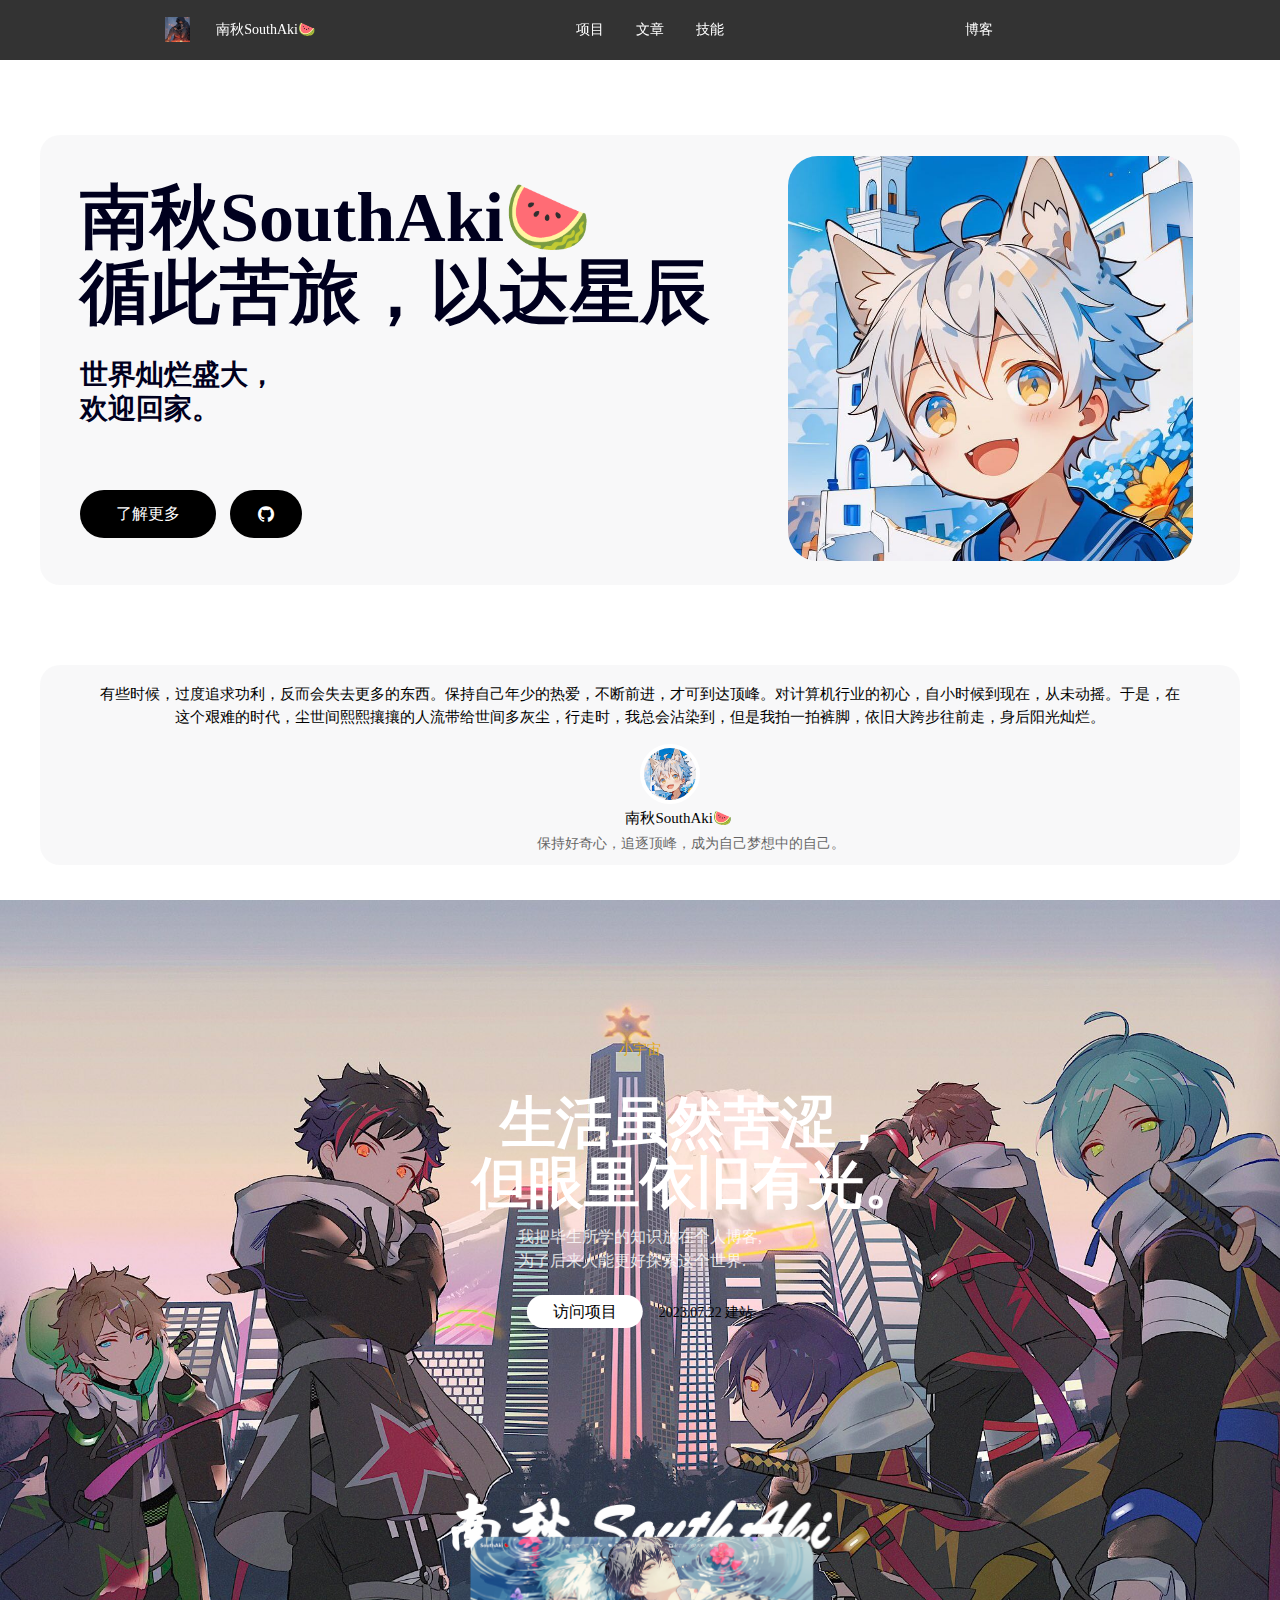
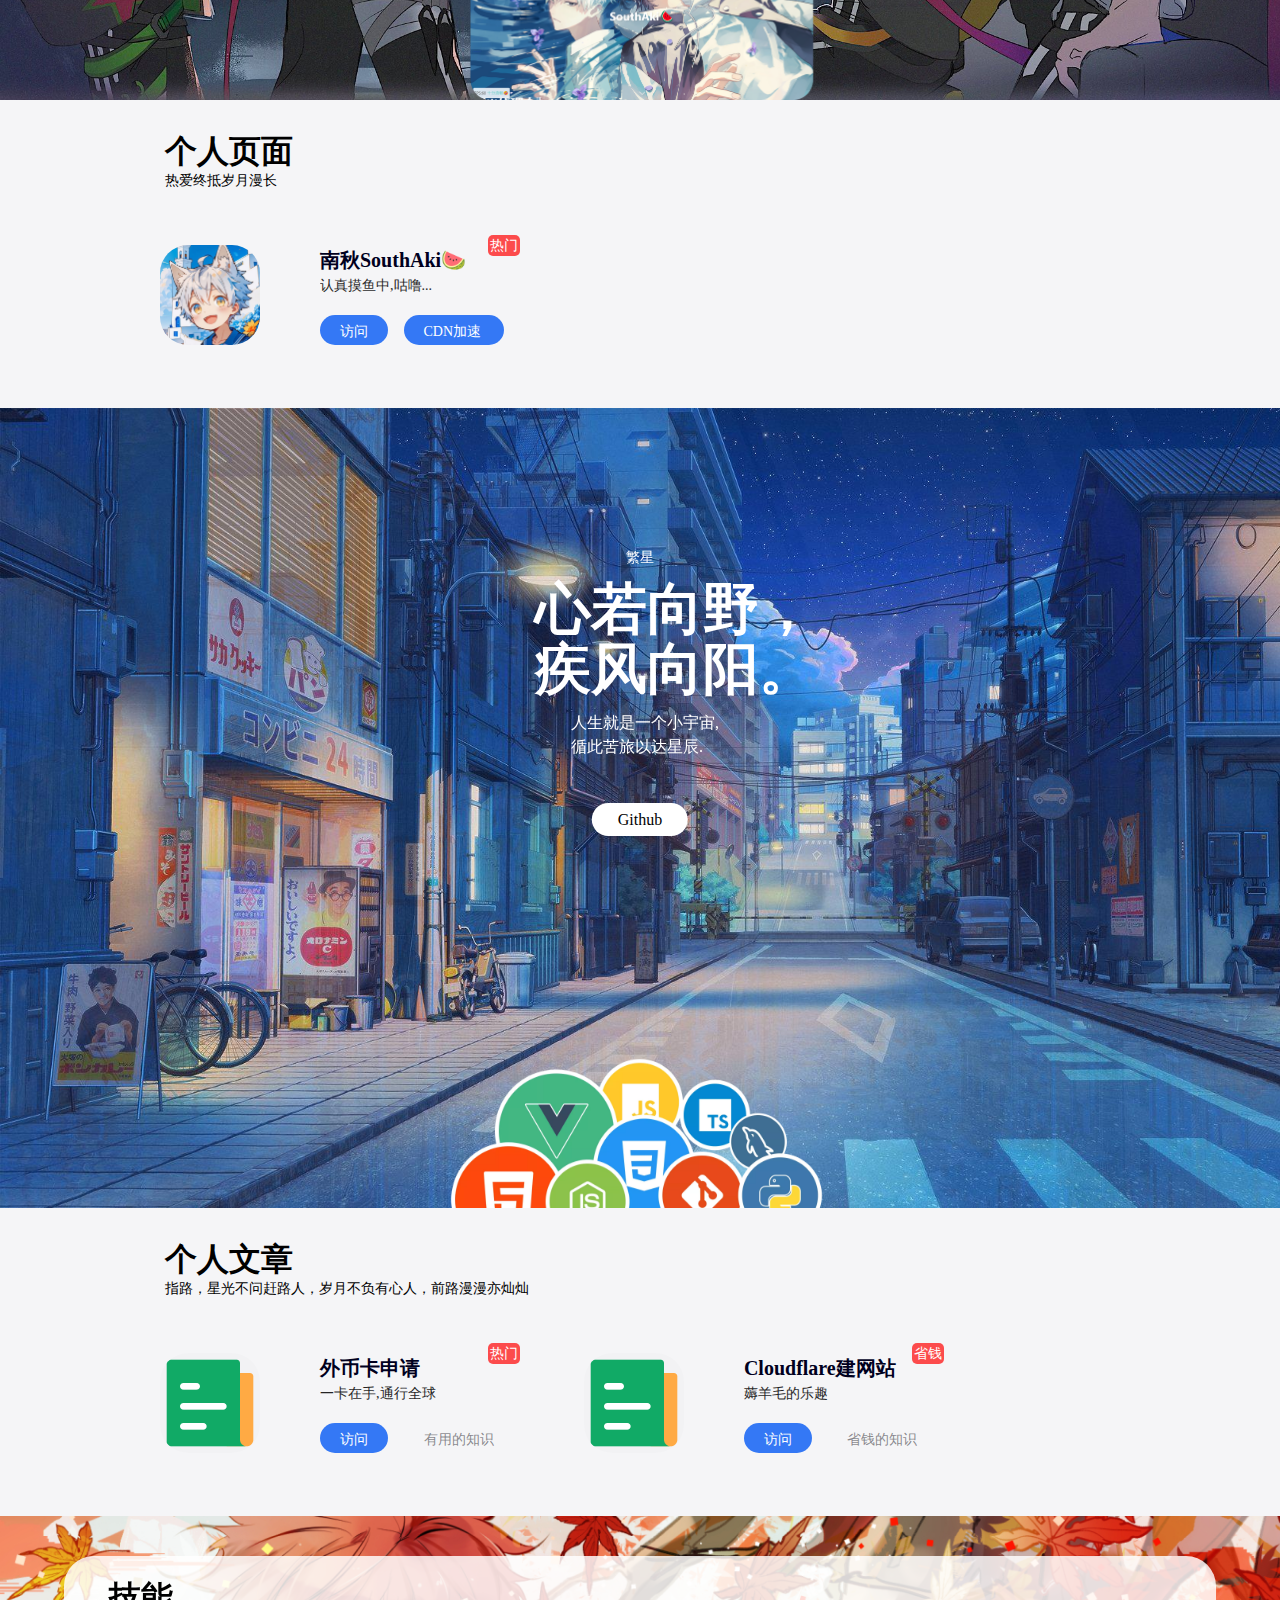
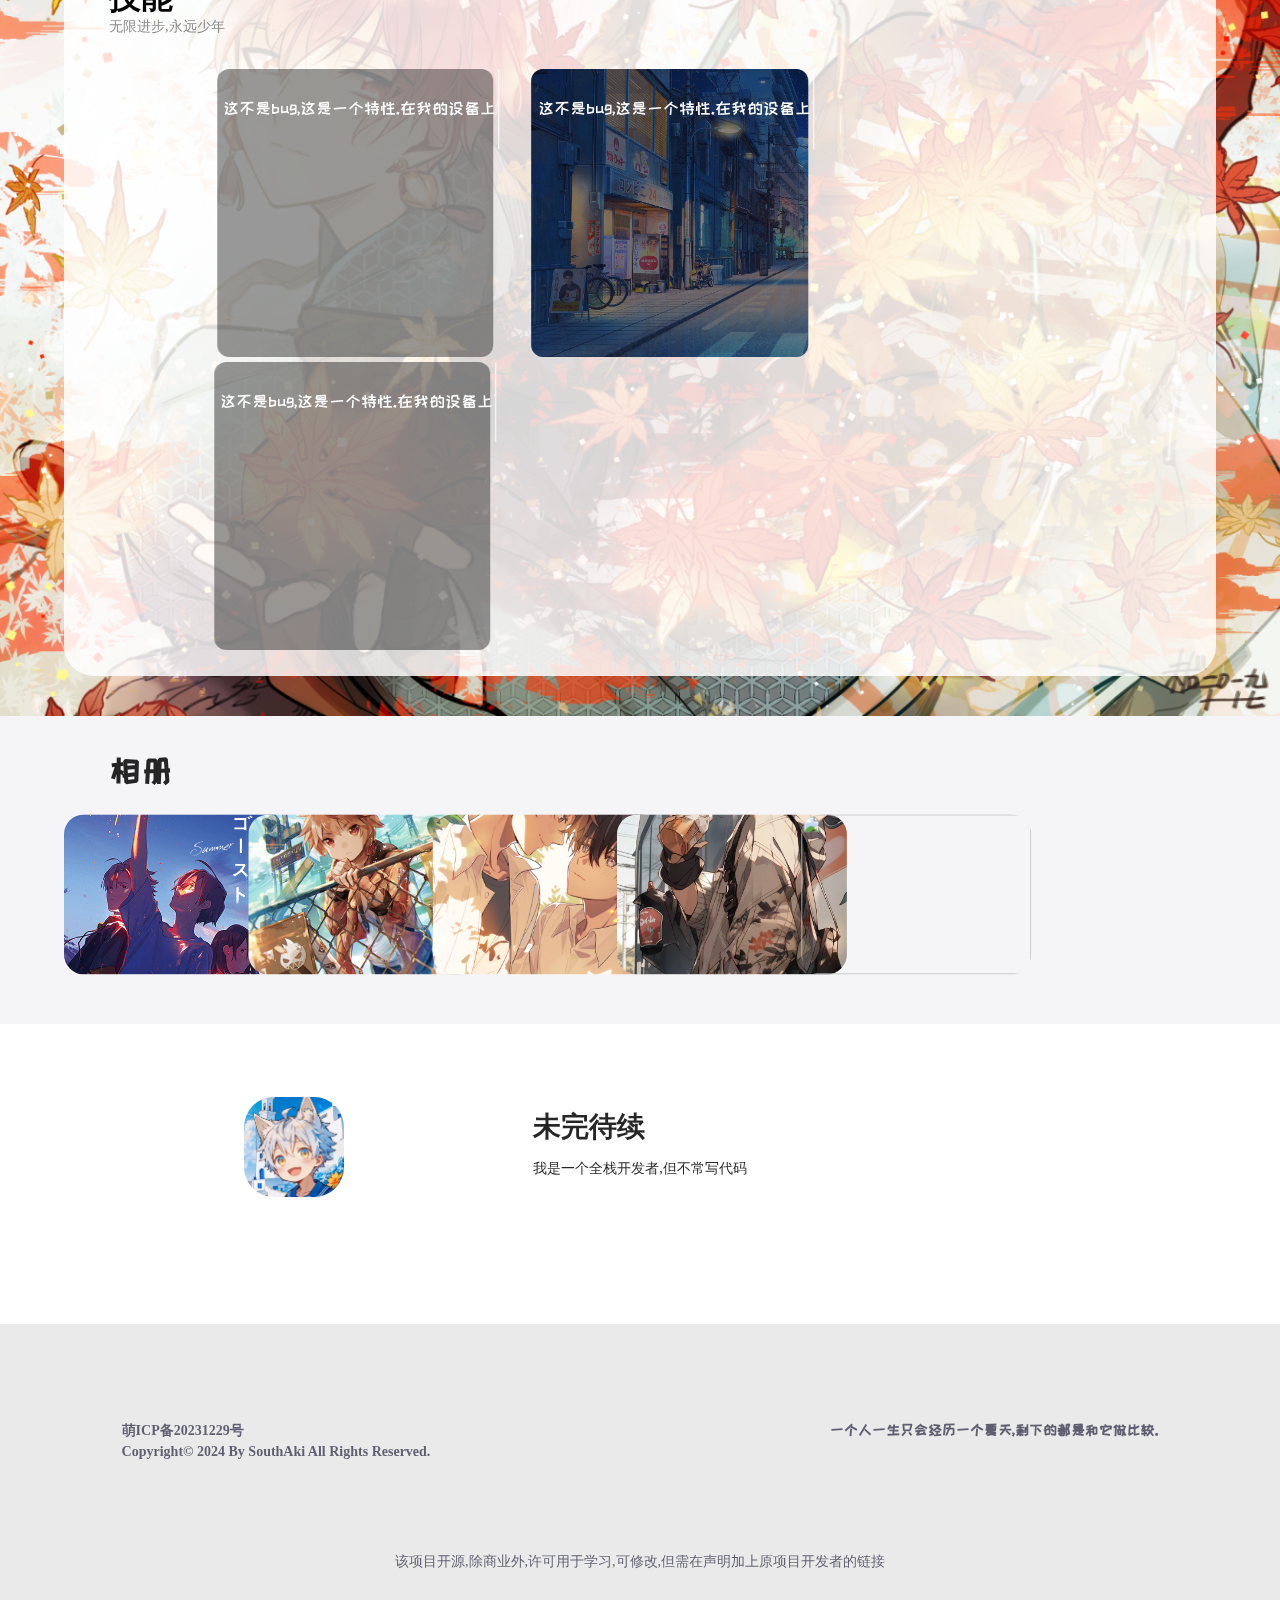
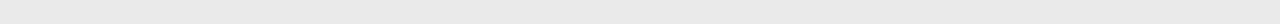
==== index.html @ 5d0adbb5 "updata" ====
<!-- Copyright© 2024 By SouthAki All Rights Reserved. -->
<!DOCTYPE html>
<html lang="en">

<head>
    <meta charset="UTF-8">
    <meta name="viewport" content="width=device-width, initial-scale=1.0">
    <title>SouthAki の 个人页面</title>
    <!-- 引入公用样式 -->
    <link rel="stylesheet" href="/css/base.css">
    <!-- 引入业务样式 -->
    <link rel="stylesheet" href="/css/style.css">
    <!-- 引入iconfont样式 -->
    <link rel="stylesheet" href="/font-icon/iconfont.css">
    <link rel="icon" type="image/x-icon" href="/images/icon.png">
    <link rel="apple-touch-icon" href="/images/icon.png">
    <meta name="apple-mobile-web-app-title" content="南秋SouthAki">
    <link rel="bookmark" href="/images/icon.png">
    <link rel="apple-touch-icon-precomposed" sizes="180x180" href="/images/icon.png">
    <meta name="description" content="此刻人间骄阳正烈，风吹过长街，献吻梧桐叶。">
</head>

<body>

    <!-- 顶部导航栏 -->
    <!-- start -->
    <div class="header clean">
        <!-- 左部分 -->
        <div class="header-left fl">
            <!-- 这里更改自己的logo位置 -->
            <img src="/images/header-logo.jpg" alt="" />
            <!-- 网站标题 -->
            <p>南秋SouthAki🍉</p>
        </div>
        <!-- 导航栏 -->
        <div class="nav fl">
            <ul class="clean">
                <!-- 导航栏,可以根据自己喜欢的去添加 -->
                <li><a href="#" class="active">项目</a></li>
                <li><a href="#">文章</a></li>
                <li><a href="#">技能</a></li>
            </ul>
        </div>
        <!-- 右部分 -->
        <div class="header-right fr">
            <div class="header-blog">博客</div>
        </div>
    </div>
    <!-- end -->

    <!-- 页面 -->
    <!-- start -->
    <div class="main">
        <!-- 海报页面部分 -->
        <div class="poster clean">
            <!-- 大上部分 -->
            <div class="poster-top fl">
                <!-- 左部分 -->
                <div class="poster-top-left">
                    <span class="poster-top-title">南秋SouthAki🍉</span>
                    <br>
                    <span class="poster-top-title">循此苦旅，以达星辰</span>
                    <br>
                    <span class="poster-top-title-small">
                        <span>世界灿烂盛大，</span>
                        <br>
                        <span>欢迎回家。</span>
                    </span>
                    <!-- 下面这个最好不改 -->
                    <div class="poster-top-left-about clean">
                        <a href="https://southaki.cn/" class="about fl">了解更多</a>
                        <a href="https://github.com/xieleihan" class="icon fr">
                            <p class="iconfont icon-github"></p>
                        </a>
                    </div>
                </div>

                <!-- 右部分 -->
                <div class="poster-top-right">
                    <img src="/images/poster-mylogo.png" alt="">
                </div>

                <!-- 海报页面下部分 -->
                <div class="poster-bottom fr">
                    <span>有些时候，过度追求功利，反而会失去更多的东西。保持自己年少的热爱，不断前进，才可到达顶峰。对计算机行业的初心，自小时候到现在，从未动摇。于是，在这个艰难的时代，尘世间熙熙攘攘的人流带给世间多灰尘，行走时，我总会沾染到，但是我拍一拍裤脚，依旧大跨步往前走，身后阳光灿烂。</span>
                    <br>
                    <img src="/images/poster-mylogo.png" alt="">
                    <br>
                    <span class="poster-bottom-title">南秋SouthAki🍉</span>
                    <br>
                    <span class="poster-bottom-title-small">保持好奇心，追逐顶峰，成为自己梦想中的自己。</span>
                </div>

                <!-- css3的下移 -->
                <!-- start -->
                <div class="down-type fr">
                    <img src="/images/arrow.png" alt="" class="down-type-1" />
                    <img src="/images/arrow.png" alt="" class="down-type-2" />
                    <img src="/images/arrow.png" alt="" class="down-type-3" />
                </div>
                <!-- end -->
            </div>
            <div class="poster-name">这不是bug,这是一个特性.在我的设备上可以很好运行</div>
        </div>

        <!-- 个人页面 -->
        <!-- start -->
        <div class="pages">
            <div class="pages-info">
                <span class="pages-tips">小宇宙</span>
                <br>
                <span class="pages-title">生活虽然苦涩，<br>但眼里依旧有光。</span>
                <div class="pages-about">
                    <span class="pages-about-info">我把毕生所学的知识放在个人博客,<br>为了后来人能更好探索这个世界.</span>
                </div>
                <div class="pages-link">
                    <a href="https://blog.southaki.top/" class="pages-buttom">访问项目</a>
                    <a href="https://southaki.cn/" class="second-link">2023.07.22 建站</a>
                </div>
            </div>
            <div class="pages-pic">
                <img src="/images/pages-pic-img.png" alt="" class="pages-pic-img">
            </div>
        </div>
        <!-- 个人页面简化版 -->
        <div class="simplifypages">
            <div class="simplifypages-title">个人页面</div>
            <div class="simplifypages-info">热爱终抵岁月漫长</div>
            <div class="simplifypages-content clean">
                <img src="/images/poster-mylogo.png" alt="" class="simplifypages-content-img fl" />
                <div class="simplifypages-content-right fr">
                    <div class="simplifypages-word">南秋SouthAki🍉</div>
                    <div class="simplifypsges-word-redword">热门</div>
                    <p>认真摸鱼中,咕噜...</p>
                    <a href="https://southaki.cn/" class="simplifypages-link">访问</a>
                    <a href="https://blog.southaki.top/" class="simplifypages-link-2">CDN加速</a>
                </div>
            </div>
        </div>
        <!-- end -->

        <!-- 个人文章 -->
        <!-- start -->
        <div class="article">
            <div class="article-info">
                <span class="article-tips">繁星</span>
                <br>
                <span class="article-title">心若向野，<br>疾风向阳。</span>
                <div class="article-about">
                    <span class="article-about-info">人生就是一个小宇宙,<br>循此苦旅以达星辰.</span>
                </div>
                <div class="article-link">
                    <a href="https://github.com/xieleihan" class="article-buttom">Github</a>
                </div>
            </div>
            <div class="article-pic">
                <img src="/images/banner-skill.webp" alt="" class="article-pic-img">
            </div>
        </div>
        <!-- 个人文章简化版 -->
        <div class="simplifyarticle">
            <div class="simplifyarticle-title">个人文章</div>
            <div class="simplifyarticle-info">指路，星光不问赶路人，岁月不负有心人，前路漫漫亦灿灿</div>
            <div class="simplifyarticle-content clean">
                <img src="/images/article.png" alt="" class="simplifyarticle-content-img fl" />
                <div class="simplifyarticle-content-right fr">
                    <div class="simplifyarticle-word">外币卡申请</div>
                    <div class="simplifyarticle-word-redword">热门</div>
                    <p>一卡在手,通行全球</p>
                    <a href="" class="simplifyarticle-link">访问</a>
                    <a href="" class="simplifyarticle-link-2">有用的知识</a>
                </div>
            </div>
            <div class="simplifyarticle-content clean">
                <img src="/images/article.png" alt="" class="simplifyarticle-content-img fl" />
                <div class="simplifyarticle-content-right fr">
                    <div class="simplifyarticle-word two">Cloudflare建网站</div>
                    <div class="simplifyarticle-word-redword">省钱</div>
                    <p>薅羊毛的乐趣</p>
                    <a href="" class="simplifyarticle-link">访问</a>
                    <a href="" class="simplifyarticle-link-2">省钱的知识</a>
                </div>
            </div>
        </div>
        <!-- end -->

        <!-- 个人技能 -->
        <!-- start -->
        <div class="personal-skills">
            <div class="personal-skills-box">
                <div class="personal-skills-title">技能</div>
                <div class="personal-skills-info">无限进步,永远少年</div>
                <ul class="personal-skills-lists clean">
                    <li class="personal-skills-list personal-skills-list-1 fl">
                        <p class="name">这不是bug,这是一个特性.在我的设备上可以很好运行</p>
                        <div class="list-info clean">
                            <div class="list-info-left fl">
                                <img src="/images/秒表.png" alt="">
                            </div>
                            <div class="list-info-right fr">
                                <span class="list-info-right-title">计时器</span>
                                <p>简单的正计时页面</p>
                                <a href="">访问</a>
                            </div>
                        </div>
                        <img src="/images/hello.jpg" alt="" class="hello-img">
                        <div class="list-mask"></div>
                    </li>
                    <li class="personal-skills-list personal-skills-list-2 fl">
                        <p class="name">这不是bug,这是一个特性.在我的设备上可以很好运行</p>
                        <div class="list-info clean">
                            <div class="list-info-left fl">
                                <img src="/images/地球.png" alt="">
                            </div>
                            <div class="list-info-right fr">
                                <span class="list-info-right-title">导航页</span>
                                <p>简单的导航页面</p>
                                <a href="">访问</a>
                            </div>
                        </div>
                        <img src="/images/hello.jpg" alt="" class="hello-img">
                        <div class="list-mask"></div>
                    </li>
                    <li class="personal-skills-list personal-skills-list-3 fl">
                        <p class="name">这不是bug,这是一个特性.在我的设备上可以很好运行</p>
                        <div class="list-info clean">
                            <div class="list-info-left fl">
                                <img src="/images/Game.ico" alt="">
                            </div>
                            <div class="list-info-right fr">
                                <span class="list-info-right-title">打地鼠</span>
                                <p>简单的小游戏</p>
                                <a href="">访问</a>
                            </div>
                        </div>
                        <img src="/images/hello.jpg" alt="" class="hello-img">
                        <div class="list-mask"></div>
                    </li>
                </ul>
            </div>
        </div>
        <!-- end -->
    </div>
    <!-- end -->

    <!-- 相册 -->
    <!-- start -->
    <div class="photos">
        <div class="photos-box">
            <div class="photos-title">相册</div>
            <div class="container">
                <div class="pocker pocker-1">
                    <img src="/images/photo-pocket-1.png" alt="">
                </div>
                <div class="pocker pocker-2">
                    <img src="/images/photo-pocket-2.jpg" alt="">
                </div>
                <div class="pocker pocker-3">
                    <img src="/images/photo-pocket-3.jpg" alt="">
                </div>
                <div class="pocker pocker-4">
                    <img src="/images/photo-pocket-4.jpg" alt="">
                </div>
                <div class="pocker pocker-5" onclick="poker.move()">
                    <img src="/images/photo-pocket-5.png" alt="">
                </div>
            </div>
        </div>
    </div>
    <!-- end -->

    <!-- 未完待续 -->
    <!-- start -->
    <div class="notfinished">
        <div class="notfinished-box clean">
            <div class="notfinished-box-left fl">
                <img src="/images/poster-mylogo.png" alt="" class="notfinished-box-left-img">
            </div>
            <div class="notfinished-box-right fr">
                <div class="notfinished-box-right-title">未完待续</div>
                <p>我是一个全栈开发者,但不常写代码</p>
            </div>
        </div>
    </div>
    <!-- end -->

    <!-- 脚栏 -->
    <div class="footer">
        <div class="footer-box clean">
            <div class="footer-box-left fl">
                <a href="">萌ICP备20231229号</a>
                <p>Copyright© 2024 By SouthAki All Rights Reserved.</p>
            </div>
            <div class="footer-box-right fr">
                一个人一生只会经历一个夏天,剩下的都是和它做比较.
            </div>
            <a href="" class="footer-footer">该项目开源,除商业外,许可用于学习,可修改,但需在声明加上原项目开发者的链接</a>
        </div>
    </div>

    <!-- 侧边栏 -->
    <!-- start -->
    <div class="sideBar">
        <!-- 箭头盒子 -->
        <div class="arrow-icon-box">
            <div class="arrow-icon">
            </div>
        </div>
    
        <div class="content">
            <!-- 上部分 -->
            <div class="content-top">
                <p class="about">关注我</p>
                <img src="/images/myqrcode.png" alt="" />
                <p class="scan-code">扫码关注微信</p>
            </div>
            <!-- 下部分 -->
            <div class="content-bottom">
                <div class="item clean" onclick="executeQQSwal()">
                    <span class="iconfont icon-QQ"></span>
                    <span class="text">QQ</span>
                </div>
                <div class="item clean" onclick="executeTwSwal()">
                    <span class="iconfont icon-tuite"></span>
                    <span class="text">Twitter</span>
                </div>
                <div class="item clean" onclick="executeBilibiliSwal()">
                    <span class="iconfont icon-bilibili-line"></span>
                    <span class="text">Bilibili</span>
                </div>
            </div>
        </div>
    </div>
    <!-- end -->

</body>
<script src="/js/main.js"></script>
<script src="/js/sweetalert.min.js"></script>
<script src="/js/jquery-3.7.1.min.js"></script>

</html>
---- css/base.css ----
/* 初始化样式，通用样式 */
/* start */
/* 去掉页面所有标签的内填充外边距 */
* {
    /* 定义元素边框与元素内容之间的空间，即上下左右的内边距 */
    padding: 0;
    margin: 0;
    /* css3新增样式 */
    box-sizing: border-box;
}

/* 去掉列表符号 */
li {
    list-style: none;
}

/* 去掉img底部的缝隙 */
img {
    vertical-align: bottom;
}

/* 类是可以被定义的，比如，我们可以定义一个浮动类，这样，我们就可以在任意位置使用这个类了。 */
.fl {
    float: left;
}

.fr {
    float: right;
}

/* ::after (:after) CSS伪元素 ::after 用来创建一个伪元素，作为已选中元素的最后一个子元素。 
通常会配合 content 属性来为该元素添加装饰内容。 这个虚拟元素默认是行内元素 */
.clear::after {
    clear: both;
    display: block;
    content: "";
}

/* 设置整个页面整个字体相关样式 */
body {
    font-size: 14px;
    font-family: "PingFang SC", "Microsoft YaHei", "Arial", "Helvetica", "sans-serif";
    /* 设置行高为1.5倍 */
    line-height: 1.5;
    /* 设置页面最小宽度 */
    min-width: 1280px;
    
    /* 从css禁用用户选择文字 */
    /* start */
    -moz-user-select: none;
    /* Firefox私有属性 */
    -webkit-user-select: none;
    /* WebKit内核私有属性 */
    -ms-user-select: none;
    /* IE私有属性(IE10及以后) */
    -khtml-user-select: none;
    /* KHTML内核私有属性 */
    -o-user-select: none;
    /* Opera私有属性 */
    user-select: none;
    /* CSS3属性 */
    /* end */
}

/* 超链接的美化 */
a {
    /* 去掉超链接下划线 */
    text-decoration: none;
    /* 设置a标签的字体颜色继承父类元素 */
    /* inherit就是继承父类 */
    color: inherit;
}

@font-face {
    font-family: 'zk';
    /* 自定义字体名称 */
    src: url('/font-family/zk.ttf') format('truetype');
}

/* end */
---- css/style.css ----
/* Copyright© 2024 By SouthAki All Rights Reserved. */
/* 业务逻辑代码 */
/* 1start */

/* 顶部导航栏 */
/* start */
.header {
    height: 60px;
    width: 100%;
    background-color: rgba(0, 0, 0, .8);
    /* 顶部导航栏需要固定定位在最上面 */
    position: fixed;
    top: 0;
    left: 0;
    z-index: 10;
    /* 最小宽度 */
    min-width: 1280px;
}

/* end */

/* 左部分 */
/* start */
.header .header-left {
    width: 150px;
    height: 27px;
    position: absolute;
    top: 16.5px;
    left: 165px;
}

.header .header-left img {
    width: 25px;
    height: 25px;
    float: left;
}

.header .header-left p {
    color: white;
    float: right;
    margin-top: 2px;
    margin-left: 8px;
    font-size: 14px;
    font-family: "PingFang SC";
}

/* end */

/* 导航栏部分 */
/* start */
.header .nav {
    width: 200px;
    height: 60px;
    position: relative;
    top: 0;
    left: 45%;
}

.header .nav ul {
    height: 60px;
    width: 200px;
    line-height: 60px;
}

.header .nav ul li {
    color: white;
    float: left;
    width: 40px;
    margin-right: 20px;
    font-size: 14px;
    font-family: "PingFang SC";
}

/* end */

/* 右部分 */
/* start */
.header .header-right {
    width: 150px;
    height: 60px;
    position: absolute;
    top: 0px;
    right: 165px;
}

.header .header-right .header-blog {
    color: white;
    line-height: 60px;
    font-size: 14px;
    font-family: "PingFang SC";
}

/* end */

/* 海报墙部分 */
/* 2start */
.main .poster {
    /* 定义最小宽度值和最大宽度值 */
    width: 100%;
    min-width: 1280px;
    /* 这里可以替换自己想要的背景图片 */
    background: url('/images/poster-bg.png');
    /* 这里是让背景图片彻底填充满页面 */
    background-size: cover;
    /* 这里给的高度的值是,当前可视化页面的高度,vh就是如此 */
    height: 100vh;
    position: relative;
    overflow: hidden;
}

.main .poster .poster-top {
    width: 1200px;
    height: 450px;
    position: absolute;
    left: 50%;
    top: 40%;
    background-color: #f5f5f7bc;
    transform: translate(-50%, -50%);
    border-radius: 20px;
    /* z-index: 10; */
}

.main .poster .poster-top .poster-top-left {
    width: 630px;
    height: 356px;
    position: absolute;
    top: 10%;
    left: 40px;
}

.main .poster .poster-top .poster-top-left .poster-top-title {
    width: 630px;
    height: 75px;
    font-size: 70px;
    font-weight: 400;
    color: #00001e;
    line-height: 75px;
    font-weight: bold;
    font-family: "PingFang SC";
}

.main .poster .poster-top .poster-top-left .poster-top-title-small {
    width: 630px;
    height: 68px;
    display: block;
    font-size: 28px;
    font-weight: 400;
    color: #00001e;
    line-height: 34px;
    margin-top: 28px;
    font-weight: bold;
}

/* 移入颜色变成67,117,255 */
.main .poster .poster-top .poster-top-left .poster-top-left-about {
    width: 630px;
    height: 112px;
}

.main .poster .poster-top .poster-top-left .poster-top-left-about .about {
    display: flex;
    width: 136px;
    height: 48px;
    background-color: black;
    color: white;
    padding: 0 36px;
    margin-top: 64px;
    align-items: center;
    justify-content: center;
    border-radius: 30px;
    font-size: 16px;
    font-family: "PingFang SC";
    transition: all .5s;
}

.main .poster .poster-top .poster-top-left .poster-top-left-about .about:hover {
    display: flex;
    width: 136px;
    height: 48px;
    background-color: rgb(67, 117, 255);
    color: white;
    padding: 0 36px;
    margin-top: 64px;
    align-items: center;
    justify-content: center;
    border-radius: 30px;
    font-size: 16px;
    font-family: "PingFang SC";
    transition: all .5s;
}

.main .poster .poster-top .poster-top-left .poster-top-left-about .icon {
    display: flex;
    width: 52px;
    height: 48px;
    background-color: black;
    color: white;
    padding: 0 36px;
    margin-top: 64px;
    align-items: center;
    justify-content: center;
    border-radius: 30px;
    font-size: 16px;
    font-family: "PingFang SC";
    position: absolute;
    bottom: -2px;
    left: 150px;
    transition: all .5s;
}

.main .poster .poster-top .poster-top-left .poster-top-left-about .icon:hover {
    display: flex;
    width: 52px;
    height: 48px;
    background-color: rgb(67, 117, 255);
    color: white;
    padding: 0 36px;
    margin-top: 64px;
    align-items: center;
    justify-content: center;
    border-radius: 30px;
    font-size: 16px;
    font-family: "PingFang SC";
    position: absolute;
    bottom: -2px;
    left: 150px;
    transition: all .5s;
}

.main .poster .poster-top-right {
    width: 420px;
    height: 420px;
    position: absolute;
    top: 3%;
    right: 40px;
}

.main .poster .poster-top .poster-top-right img {
    width: 405px;
    height: 405px;
    margin-top: 7.5px;
    margin-left: 7.5px;
    border-radius: 30px;
    animation: floating 4s ease-in-out infinite;
    pointer-events: none;
    object-fit: cover;
}

@keyframes floating {
    0% {
        transform: translate(0, 0);
    }

    50% {
        transform: translate(0, 10px);
    }

    100% {
        transform: translate(0, 0);
    }
}

/* 注意这是海报墙下面的框框 */
/* 跟top没关系 */
/* 3start */
.main .poster .poster-top .poster-bottom {
    width: 1200px;
    height: 200px;
    position: absolute;
    top: 140%;
    left: 50%;
    background-color: #f5f5f7bc;
    border-radius: 20px;
    transform: translate(-50%, -50%);
}

.main .poster .poster-top .poster-bottom span {
    display: flex;
    font-size: 15px;
    font-family: "PingFang SC";
    text-align: center;
    margin: 0 5%;
    margin-top: 18px
}

.main .poster .poster-top .poster-bottom img {
    width: 60px;
    height: 60px;
    border-radius: 50%;
    margin-left: 50%;
    margin-top: -5px;
    border: 4px solid white;
}

.main .poster .poster-top .poster-bottom .poster-bottom-title {
    position: absolute;
    top: 62%;
    left: 50%;
    transform: translateX(-70%);
    font-family: "PingFang SC";
}

.main .poster .poster-top .poster-bottom .poster-bottom-title-small {
    position: absolute;
    top: 75%;
    left: 50%;
    transform: translateX(-53%);
    font-size: 14px;
    font-family: "PingFang SC";
    opacity: 0.6;
}

/* 3end */

/* 下移图标 */
/* 4start */
.main .poster .poster-top .down-type {
    width: 26px;
    position: absolute;
    bottom: -90%;
    left: 50%;
}

.main .poster .poster-top .down-type img {
    /* 去掉图片边框用 */
    display: block;
}

.main .poster .poster-top .down-type .down-type-1 {
    animation: arrow 1.5s infinite 0s;
}

.main .poster .poster-top .down-type .down-type-2 {
    animation: arrow 1.5s infinite 0.5s;
}

.main .poster .poster-top .down-type .down-type-3 {
    animation: arrow 1.5s infinite 1s;
}

@keyframes arrow {

    /* 这里写的是对时间产生比例进行效果输出 */
    0% {
        opacity: 1;
    }

    50% {
        opacity: 0;
    }

    100% {
        opacity: 1;
    }
}

/* 4end */

.main .poster .poster-name {
    color: white;
    position: absolute;
    width: 700px;
    top: 70%;
    left: 50%;
    transform: translate(-50%, -50%);
    font-size: 30px;
    font-family: "zk";
    animation: tying 2s steps(22), blnk .5s step-end infinite alternate;
    white-space: nowrap;
    overflow: hidden;
    border-right: 3px solid;
}

@keyframes tying {
    from {
        width: 0;
    }

    to {
        width: 700px;
    }
}

@keyframes blnk {
    50% {
        border-color: transparent;
    }
}

/* 2end */

/* 个人页面 */
/* 5start */
.main .pages {
    min-height: 800px;
    width: 100%;
    background: url('/images/pages-bg.jpeg');
    background-size: cover;
    /* 父元素相对定位 */
    position: relative;
}

/* 页面内容 */
.main .pages .pages-info {
    max-width: 1200px;
    width: 90%;
    top: 20%;
    left: 50%;
    /* 子元素绝对定位 */
    position: absolute;
    /* 设置偏移量 */
    transform: translate(-50%, -50%);
}

.main .pages .pages-info .pages-tips {
    color: #e5a80d;
    font-size: 14px;
    font-family: "PingFang SC";
    display: flex;
    align-items: center;
    justify-content: center;
}

.main .pages .pages-info .pages-title {
    font-size: 56px;
    color: white;
    font-weight: bold;
    text-align: center;
    line-height: 60px;
    margin-top: 12px;
    position: absolute;
    left: 50%;
    transform: translateX(-37.5%);
    font-family: "PingFang SC";
}

.main .pages .pages-info .pages-about {
    opacity: 0.8;
    position: absolute;
    left: 50%;
    top: 500%;
    transform: translate(-50%, -50%);
}

.main .pages .pages-info .pages-about-info {
    font-size: 16px;
    color: white;
    margin: 0 0 32px 0;
    font-family: "PingFang SC";
}

.main .pages .pages-info .pages-link {
    position: absolute;
    top: 650%;
    left: 50%;
    transform: translate(-50%, -50%);
}

.main .pages .pages-info .pages-link .pages-buttom {
    padding: 8px 26px;
    background: white;
    color: black;
    font-size: 16px;
    font-family: "PingFang SC";
    border-radius: 26px;
    transition: ease-in-out 0.3s;
    white-space: nowrap;
    font-family: "PingFang SC";
}

.main .pages .pages-info .pages-link .pages-buttom:hover {
    padding: 8px 26px;
    background: black;
    color: white;
    font-size: 16px;
    font-family: "PingFang SC";
    border-radius: 26px;
    transition: ease-in-out 0.3s;
    white-space: nowrap;
    font-family: "PingFang SC";
}

.main .pages .pages-info .pages-link .second-link {
    color: black;
    opacity: 1;
    font-size: 14px;
    margin-left: 12px;
    transition: ease-in-out 0.3s;
    font-family: "PingFang SC";
}

.main .pages .pages-pic {
    max-width: 968px;
    width: 30%;
    margin: auto;
    will-change: transform;
    transform: translate3d(-50%, 0px, 0px);
    transition: transform 2s cubic-bezier(0, 0, 0, 1) 0s;
    position: absolute;
    bottom: 0;
    left: 50%;
}

.main .pages .pages-pic .pages-pic-img {
    width: 100%;
    height: 100%;
}

/* 个人简化版页面 */
.main .simplifypages {
    width: 100%;
    height: 308px;
    background: #f5f5f7;
    position: relative;
}

.main .simplifypages .simplifypages-title {
    position: absolute;
    top: 16.5px;
    left: 165px;
    font-size: 32px;
    font-family: "PingFang SC";
    font-weight: bold;
    margin-top: 10px;
}

.main .simplifypages .simplifypages-info {
    position: absolute;
    top: 55px;
    margin-top: 15px;
    left: 165px;
    font-size: 14px;
    font-family: "PingFang SC";
}

.main .simplifypages .simplifypages-content {
    width: 400px;
    height: 100px;
    position: relative;
    font-size: 14px;
    font-family: "PingFang SC";
    margin-right: 10px;
}

.main .simplifypages .simplifypages-content .simplifypages-content-img {
    width: 100px;
    height: 100px;
    border-radius: 28px;
    position: absolute;
    top: 145%;
    left: 40%;
    margin-right: 10px;
}

.main .simplifypages .simplifypages-content .simplifypages-content-right {
    position: absolute;
    top: 145%;
    left: 80%;
    width: 167px;
    height: 100px;
}

.main .simplifypages .simplifypages-content .simplifypages-content-right .simplifypages-word {
    font-size: 20px;
    font-family: "PingFang SC";
    font-weight: bold;
    margin: 0, 0, 8px, 0;
    color: #00001e;
}

.main .simplifypages .simplifypages-content .simplifypages-content-right .simplifypsges-word-redword {
    position: absolute;
    top: -10%;
    right: -20%;
    background: rgba(255, 0, 0, 0.693);
    color: white;
    font-size: 14px;
    border-radius: 5px;
    width: 32px;
    text-align: center;
    font-family: "PingFang SC";
}

.main .simplifypages .simplifypages-content .simplifypages-content-right p {
    font-size: 14px;
    font-family: "PingFang SC";
    opacity: 0.85;
}

.main .simplifypages .simplifypages-content .simplifypages-content-right .simplifypages-link {
    width: 68px;
    height: 30px;
    background: #3478f5;
    color: white;
    padding: 6px 20px;
    border-radius: 30px;
    position: absolute;
    top: 70%;
    transition: ease-in-out 0.3s;
    font-family: "PingFang SC";
}

.main .simplifypages .simplifypages-content .simplifypages-content-right .simplifypages-link:hover {
    width: 68px;
    height: 30px;
    background: #3478f5;
    color: white;
    padding: 6px 20px;
    border-radius: 30px;
    position: absolute;
    top: 70%;
    opacity: 0.85;
    transition: ease-in-out 0.3s;
    font-family: "PingFang SC";
}

.main .simplifypages .simplifypages-content .simplifypages-content-right .simplifypages-link-2 {
    width: 100px;
    height: 30px;
    background: #3478f5;
    color: white;
    padding: 6px 20px;
    border-radius: 30px;
    position: absolute;
    top: 70%;
    left: 50%;
    transition: ease-in-out 0.3s;
    font-family: "PingFang SC";
}

.main .simplifypages .simplifypages-content .simplifypages-content-right .simplifypages-link-2:hover {
    width: 100px;
    height: 30px;
    background: #3478f5;
    color: white;
    padding: 6px 20px;
    border-radius: 30px;
    position: absolute;
    top: 70%;
    left: 50%;
    opacity: 0.85;
    transition: ease-in-out 0.3s;
    font-family: "PingFang SC";
}

/* 5end */

/* 个人文章 */
/* 6start */
.main .article {
    min-height: 800px;
    width: 100%;
    background: url('/images/article-bg.jpg');
    background-size: cover;
    /* 父元素相对定位 */
    position: relative;
}

/* 页面内容 */
.main .article .article-info {
    max-width: 1200px;
    width: 90%;
    top: 20%;
    left: 50%;
    /* 子元素绝对定位 */
    position: absolute;
    /* 设置偏移量 */
    transform: translate(-50%, -50%);
}

.main .article .article-info .article-tips {
    color: white;
    font-size: 14px;
    font-family: "PingFang SC";
    display: flex;
    align-items: center;
    justify-content: center;
}

.main .article .article-info .article-title {
    font-size: 56px;
    color: white;
    font-weight: bold;
    text-align: center;
    line-height: 60px;
    margin-top: -10px;
    position: absolute;
    left: 50%;
    transform: translateX(-37.5%);
    font-family: "PingFang SC";
}

.main .articles .article-info .article-about {
    opacity: 0.8;
    position: absolute;
    left: 50%;
    top: 500%;
    transform: translate(-50%, -50%);
}

.main .article .article-info .article-about-info {
    font-size: 16px;
    color: white;
    margin: 0 0 32px 0;
    position: absolute;
    top: 390%;
    left: 44%;
    font-family: "PingFang SC";
}

.main .article .article-info .article-link {
    position: absolute;
    top: 650%;
    left: 50%;
    transform: translate(-50%, -50%);
}

.main .article .article-info .article-link .article-buttom {
    padding: 8px 26px;
    background: white;
    color: black;
    font-size: 16px;
    font-family: "PingFang SC";
    border-radius: 26px;
    transition: ease-in-out 0.3s;
    white-space: nowrap;
}

.main .article .article-info .article-link .article-buttom:hover {
    padding: 8px 26px;
    background: black;
    color: white;
    font-size: 16px;
    font-family: "PingFang SC";
    border-radius: 26px;
    transition: ease-in-out 0.3s;
    white-space: nowrap;
}

.main .article .article-info .article-link .article-link {
    color: black;
    opacity: 1;
    font-size: 14px;
    margin-left: 12px;
    font-family: "PingFang SC";
    transition: ease-in-out 0.3s;
}

.main .article .article-pic {
    max-width: 968px;
    width: 30%;
    margin: auto;
    will-change: transform;
    transform: translate3d(-50%, 0px, 0px);
    transition: transform 2s cubic-bezier(0, 0, 0, 1) 0s;
    position: absolute;
    bottom: -12%;
    left: 50%;
}

.main .article .article-pic .article-pic-img {
    width: 100%;
    height: 100%;
}

/* 个人简化版页面 */
.main .simplifyarticle {
    width: 100%;
    height: 308px;
    background: #f5f5f7;
    position: relative;
}

.main .simplifyarticle .simplifyarticle-title {
    position: absolute;
    top: 16.5px;
    left: 165px;
    font-size: 32px;
    font-family: "PingFang SC";
    font-weight: bold;
    margin-top: 10px;
}

.main .simplifyarticle .simplifyarticle-info {
    position: absolute;
    top: 55px;
    margin-top: 15px;
    left: 165px;
    font-size: 14px;
    font-family: "PingFang SC";
}

.main .simplifyarticle .simplifyarticle-content {
    width: 400px;
    height: 100px;
    position: relative;
    font-size: 14px;
    font-family: "PingFang SC";
    margin-right: 20px;
    display: inline-block;
}

.main .simplifyarticle .simplifyarticle-content .simplifyarticle-content-img {
    width: 100px;
    height: 100px;
    border-radius: 28px;
    position: absolute;
    top: 145%;
    left: 40%;
    margin-right: 10px;
}

.main .simplifyarticle .simplifyarticle-content .simplifyarticle-content-right {
    position: absolute;
    top: 145%;
    left: 80%;
    width: 167px;
    height: 100px;
}

.main .simplifyarticle .simplifyarticle-content .simplifyarticle-content-right .simplifyarticle-word {
    font-size: 20px;
    font-family: "PingFang SC";
    font-weight: bold;
    margin: 0, 0, 8px, 0;
    color: #00001e;
}

.main .simplifyarticle .simplifyarticle-content .simplifyarticle-content-right .two {
    font-size: 20px;
    font-family: "PingFang SC";
    font-weight: bold;
    margin: 0, 0, 8px, 0;
    color: #00001e;
    width: 183px;
}

.main .simplifyarticle .simplifyarticle-content .simplifyarticle-content-right .simplifyarticle-word-redword {
    position: absolute;
    top: -10%;
    right: -20%;
    background: rgba(255, 0, 0, 0.693);
    color: white;
    font-size: 14px;
    border-radius: 5px;
    width: 32px;
    text-align: center;
    font-family: "PingFang SC";
}

.main .simplifyarticle .simplifyarticle-content .simplifyarticle-content-right p {
    font-size: 14px;
    font-family: "PingFang SC";
    opacity: 0.85;
}

.main .simplifyarticle .simplifyarticle-content .simplifyarticle-content-right .simplifyarticle-link {
    width: 68px;
    height: 30px;
    background: #3478f5;
    color: white;
    padding: 6px 20px;
    border-radius: 30px;
    position: absolute;
    top: 70%;
    font-family: "PingFang SC";
}

.main .simplifyarticle .simplifyarticle-content .simplifyarticle-content-right .simplifyarticle-link-2 {
    width: 110px;
    height: 30px;
    color: rgba(60, 60, 67, 0.6);
    padding: 6px 20px;
    border-radius: 30px;
    position: absolute;
    top: 70%;
    left: 50%;
    font-family: "PingFang SC";
}

/* 6end */

/* 个人技能页面 */
/* 7start */
.main .personal-skills {
    min-height: 800px;
    width: 100%;
    background: url('/images/personal-skills-bg.jpg');
    background-size: cover;
    /* 父元素相对定位 */
    position: relative;
}

.main .personal-skills .personal-skills-box {
    width: 90%;
    height: 90%;
    position: absolute;
    top: 50%;
    left: 50%;
    transform: translate(-50%, -50%);
    background-color: rgba(255, 255, 255, 0.834);
    border-radius: 30px;
}

.main .personal-skills .personal-skills-box .personal-skills-title {
    font-size: 32px;
    font-family: "PingFang SC";
    font-weight: bold;
    color: black;
    position: absolute;
    top: 16.5px;
    left: 45px;
}

.main .personal-skills .personal-skills-box .personal-skills-info {
    position: absolute;
    top: 60px;
    left: 45px;
    font-family: "PingFang SC";
    color: rgba(60, 60, 60, 0.6);
    font-size: 14px;
}

/* 列表开始处 */
.main .personal-skills .personal-skills-box .personal-skills-lists {
    width: 80%;
    height: 80%;
    position: absolute;
    top: 55%;
    left: 50%;
    transform: translate(-50%, -50%);
}

.main .personal-skills .personal-skills-box .personal-skills-lists .personal-skills-list {
    width: 30%;
    height: 50%;
    margin-left: 38px;
    position: relative;
    border-radius: 12px;
    margin-top: 5px;
    /* border: 5px solid white; */
}

.main .personal-skills .personal-skills-box .personal-skills-lists .personal-skills-list .name {
    font-size: 16px;
    font-family: "zk";
    width: 100%;
    height: 80px;
    line-height: 80px;
    color: white;
    z-index: 10;
    position: absolute;
    text-align: center;
    left: 6px;
    animation: typing 2s steps(22), blink 0s step-end infinite alternate;
    white-space: nowrap;
    overflow: hidden;
    border-right: 1px solid;
}

@keyframes typing {
    from {
        width: 0;
    }

    to {
        width: 460px;
    }
}

@keyframes blink {
    50% {
        border-color: transparent;
    }
}

.main .personal-skills .personal-skills-box .personal-skills-lists .personal-skills-list:hover {
    width: 30%;
    height: 50%;
    margin-left: 38px;
    position: relative;
    border-radius: 12px;
    margin-top: 5px;
    border: 5px solid white;
}

.main .personal-skills .personal-skills-box .personal-skills-lists .personal-skills-list .list-mask {
    width: 100%;
    height: 100%;
    background: rgba(0, 0, 0, 0.4);
    position: absolute;
    left: 0;
    top: 0;
    border-radius: 12px;
    /* 设置过渡属性 */
    transition: all .3s;
    z-index: 2;
}

.main .personal-skills .personal-skills-box .personal-skills-lists .personal-skills-list:hover .list-mask {
    width: 100%;
    height: 100%;
    background: rgba(0, 0, 0, 0);
    position: absolute;
    border-radius: 12px;
    left: 0;
    top: 0;
    /* 设置过渡属性 */
    transition: all .3s;
}

.main .personal-skills .personal-skills-box .personal-skills-lists .personal-skills-list .hello-img {
    width: 50px;
    height: 50px;
    position: absolute;
    top: 65%;
    left: 60%;
    opacity: 0;
    transition: all .5s;
}

.main .personal-skills .personal-skills-box .personal-skills-lists .personal-skills-list:hover .hello-img {
    width: 50px;
    height: 50px;
    position: absolute;
    top: 65%;
    left: 60%;
    opacity: 1;
    transition: all 1s;
}

.main .personal-skills .personal-skills-box .personal-skills-lists .personal-skills-list-1 {
    background: url('/images/personal-bg.png');
    background-size: cover;
    transition: all .3s;
}

.main .personal-skills .personal-skills-box .personal-skills-lists .personal-skills-list-1:hover {
    background: url('/images/personal-bg.png') no-repeat center center/cover;
    /* background-size: cover; */
    /* 变形-缩放 */
    transform: scale(1.05);
    overflow: hidden;
    transition: all .3s;
}

.main .personal-skills .personal-skills-box .personal-skills-lists .personal-skills-list-2 {
    background: url('/images/article-bg.jpg');
    background-size: cover;
    transition: all .3s;
}

.main .personal-skills .personal-skills-box .personal-skills-lists .personal-skills-list-2:hover {
    background: url('/images/article-bg.jpg') no-repeat center center/cover;
    transition: all .3s;
    /* 变形-缩放 */
    transform: scale(1.05);
    overflow: hidden;
}

.main .personal-skills .personal-skills-box .personal-skills-lists .personal-skills-list-3 {
    background: url('/images/poster-bg.png');
    background-size: cover;
    transition: all .3s;
}

.main .personal-skills .personal-skills-box .personal-skills-lists .personal-skills-list-3:hover {
    background: url('/images/poster-bg.png') no-repeat center center/cover;
    transition: all .3s;
    /* 变形-缩放 */
    transform: scale(1.05);
    overflow: hidden;
}

.main .personal-skills .personal-skills-box .personal-skills-lists .personal-skills-list:first-child {
    margin-right: 0px;
}

.main .personal-skills .personal-skills-box .personal-skills-lists .personal-skills-list:last-child {
    margin-left: 35px;
}

.main .personal-skills .personal-skills-box .personal-skills-lists .personal-skills-list p {
    font-size: 20px;
    color: white;
    font-family: "PingFang SC";
    text-align: center;
    justify-content: center;
}

.main .personal-skills .personal-skills-box .personal-skills-lists .personal-skills-list .list-info {
    width: 300px;
    height: 200px;
    background-color: white;
    border-radius: 15px;
    opacity: 0.85;
    position: absolute;
    top: 50%;
    left: 50%;
    transform: translate(-50%, -50%);
    opacity: 0;
    transition: all .2s;
}

.main .personal-skills .personal-skills-box .personal-skills-lists .personal-skills-list:hover .list-info {
    width: 300px;
    height: 200px;
    background-color: white;
    border-radius: 15px;
    opacity: 0.85;
    position: absolute;
    top: 50%;
    left: 50%;
    transform: translate(-50%, -50%);
    opacity: 1;
    transition: all .2s;
}

.main .personal-skills .personal-skills-box .personal-skills-lists .personal-skills-list .list-info-left img {
    width: 100px;
    height: 100px;
    position: absolute;
    top: 20%;
    left: 5px;
}

.main .personal-skills .personal-skills-box .personal-skills-lists .personal-skills-list .list-info-right {
    margin-right: 40px;
    margin-top: 20px;
}

.main .personal-skills .personal-skills-box .personal-skills-lists .personal-skills-list .list-info-right span {
    font-size: 28px;
    font-family: "PingFang SC";
    color: black;
}

.main .personal-skills .personal-skills-box .personal-skills-lists .personal-skills-list .list-info-right p {
    font-size: 14px;
    font-family: "PingFang SC";
    margin-top: 1px;
    margin-bottom: 30px;
    color: black;
}

.main .personal-skills .personal-skills-box .personal-skills-lists .personal-skills-list .list-info-right a {
    width: 30px;
    padding: 5px;
    height: 10px;
    line-height: 1;
    border-radius: 15px;
    background-color: #3478f5;
    color: white;
}

.photos {
    width: 100%;
    height: 308px;
    position: relative;
    background-color: #f5f5f7;
    display: flex;
}

.photos .photos-box {
    width: 90%;
    height: 90%;
    position: absolute;
    top: 50%;
    left: 50%;
    transform: translate(-50%, -50%);
}

.photos .photos-box .photos-title {
    font-size: 32px;
    font-weight: bold;
    font-family: "PingFang SC","zk";
    color: black;
    opacity: 0.85;
    top: 16.5px;
    left: 45px;
    position: absolute;
}

.photos .photos-box .container{
    position: absolute;
    width: 100%;
    height: 10rem;
    top: 30%;
    left: auto;
}

.photos .photos-box .container .pocker{
    position: absolute;
    width: 20%;
    height: 100%;
    border-radius: 20px;
    overflow: hidden;
    transform-origin: left;
}

.photos .photos-box .container .pocker img{
    position: relative;
    width: 100%;
    height: 100%;
    /* 图片自适应 */
    object-fit: cover;
}

.photos .photos-box .container .pocker-1{
    transform: translate(0%, 0%);
    transition: all .3s;
}
.photos .photos-box .container .pocker-2 {
    transform: translate(80%,0%);
    transition: all .3s;
}
.photos .photos-box .container .pocker-3 {
    transform: translate(160%, 0%);
    transition: all .3s;
}
.photos .photos-box .container .pocker-4 {
    transform: translate(240%, 0%);
    transition: all .3s;
}
.photos .photos-box .container .pocker-5 {
    transform: translate(320%, 0%);
    transition: all .3s;
}
/* 7end */

/* 未完待续 */
.notfinished {
    width: 100%;
    height: 300px;
    position: relative;
}

.notfinished .notfinished-box {
    width: 90%;
    height: 90%;
    position: absolute;
    top: 50%;
    left: 50%;
    transform: translate(-50%, -50%);
}

/* .notfinished .notfinished-box .notfinished-box-left {
    width: 30%;
    height: 100%;
} */

.notfinished .notfinished-box .notfinished-box-left .notfinished-box-left-img {
    width: 100px;
    height: 100px;
    border-radius: 30px;
    position: absolute;
    top: 40%;
    left: 20%;
    transform: translate(-50%, -50%);
}

.notfinished .notfinished-box .notfinished-box-right {
    position: absolute;
    top: 40%;
    left: 50%;
    transform: translate(-50%, -50%);
}

.notfinished .notfinished-box .notfinished-box-right .notfinished-box-right-title {
    font-size: 28px;
    font-weight: bold;
    font-family: "PingFang SC";
    color: black;
    opacity: 0.85;
}

.notfinished .notfinished-box .notfinished-box-right p {
    font-size: 14px;
    font-family: "PingFang SC";
    color: black;
    opacity: 0.85;
    margin-top: 10px;
    margin-bottom: 10px;
}

/* 底部角标 */
/* 8start */
.footer {
    width: 100%;
    height: 300px;
    background-color: #eaeaea;
    position: relative;
}

.footer .footer-box {
    width: 90%;
    height: 90%;
    position: absolute;
    top: 50%;
    left: 50%;
    transform: translate(-50%, -50%);
}

.footer .footer-box .footer-box-left {
    font-size: 14px;
    font-family: "PingFang SC";
    font-weight: bold;
    color: #00001e;
    opacity: 0.6;
    position: absolute;
    top: 30%;
    left: 5%;
}

.footer .footer-box .footer-box-right {
    font-size: 14px;
    font-family: "PingFang SC","zk";
    font-weight: bold;
    color: #00001e;
    opacity: 0.6;
    position: absolute;
    top: 30%;
    right: 5%;
}

.footer .footer-box .footer-footer {
    position: absolute;
    margin-top: 10px;
    bottom: 10%;
    left: 50%;
    transform: translate(-50%, -50%);
    font-size: 14px;
    font-family: "PingFang SC";
    color: #00001e;
    opacity: 0.6;
}

/* 8end */

/* 侧边栏 */
.sideBar {
    width: 178px;
    background: rgba(255, 255, 255, 0.9);
    height: 420px;
    padding: 0 2px 10px;
    position: fixed;
    right: 0;
    top: 50%;
    /* transform: translate(x轴,y轴); */
    transform: translate(0, -50%);
    /* 堆叠顺序 */
    z-index: 1000;
    /* 添加过渡效果 */
    transition: all .5s;
    /* opacity: 0; */
    opacity: 0;
}

/* js变化样式 */
.sideBar.folding {
    transform: translate(100%, -50%);
    opacity: 1;
}

/* 箭头图标 */
.sideBar .arrow-icon-box {
    width: 30px;
    height: 52px;
    background: #333;
    position: absolute;
    left: -30px;
    top: 5px;
    /* border-radius: 左上 右上 右下 左下; */
    border-radius: 5px 0px 0px 5px;
    cursor: pointer;
}

.sideBar .arrow-icon-box .arrow-icon {
    background: url('/images/arrow2.png');
    width: 12px;
    height: 18px;
    margin-left: auto;
    margin-right: auto;
    margin-top: 17px;
    /* 添加过渡效果 */
    transition: all .8s;
}

.sideBar.folding .arrow-icon-box .arrow-icon {
    /* 变形旋转 */
    transform: rotate(-180deg);
}

.sideBar .content .content-top {
    text-align: center;
}

.sideBar .content .content-top .about {
    width: 100%;
    padding-top: 18px;
    padding-bottom: 27px;
    font-size: 18px;
    color: #121212;
}

.sideBar .content .content-top img {
    width: 147px;
    height: 147px;
}

.sideBar .content .content-top .scan-code {
    font-size: 16px;
    opacity: .8;
    padding-top: 10px;
    padding-bottom: 27px;
}

.sideBar .content .content-bottom .item {
    height: 44px;
    line-height: 44px;
    cursor: pointer;
    padding-left: 21px;
    padding-right: 21px;
}

.sideBar .content .content-bottom .item:hover {
    background: #333333;
    color: #ffd49f;
}

.sideBar .content .content-bottom .item .iconfont {
    float: left;
    font-size: 28px;
}

.sideBar .content .content-bottom .item .text {
    float: right;
    font-size: 16px;
}

/* :end */

/* 1end */
---- font-icon/iconfont.css ----
@font-face {
  font-family: "iconfont"; /* Project id  */
  src: url('iconfont.ttf?t=1705239586418') format('truetype');
}

.iconfont {
  font-family: "iconfont" !important;
  font-size: 16px;
  font-style: normal;
  -webkit-font-smoothing: antialiased;
  -moz-osx-font-smoothing: grayscale;
}

.icon-github:before {
  content: "\e709";
}

.icon-QQ:before {
  content: "\e882";
}

.icon-tuite:before {
  content: "\e652";
}

.icon-bilibili-line:before {
  content: "\e66d";
}
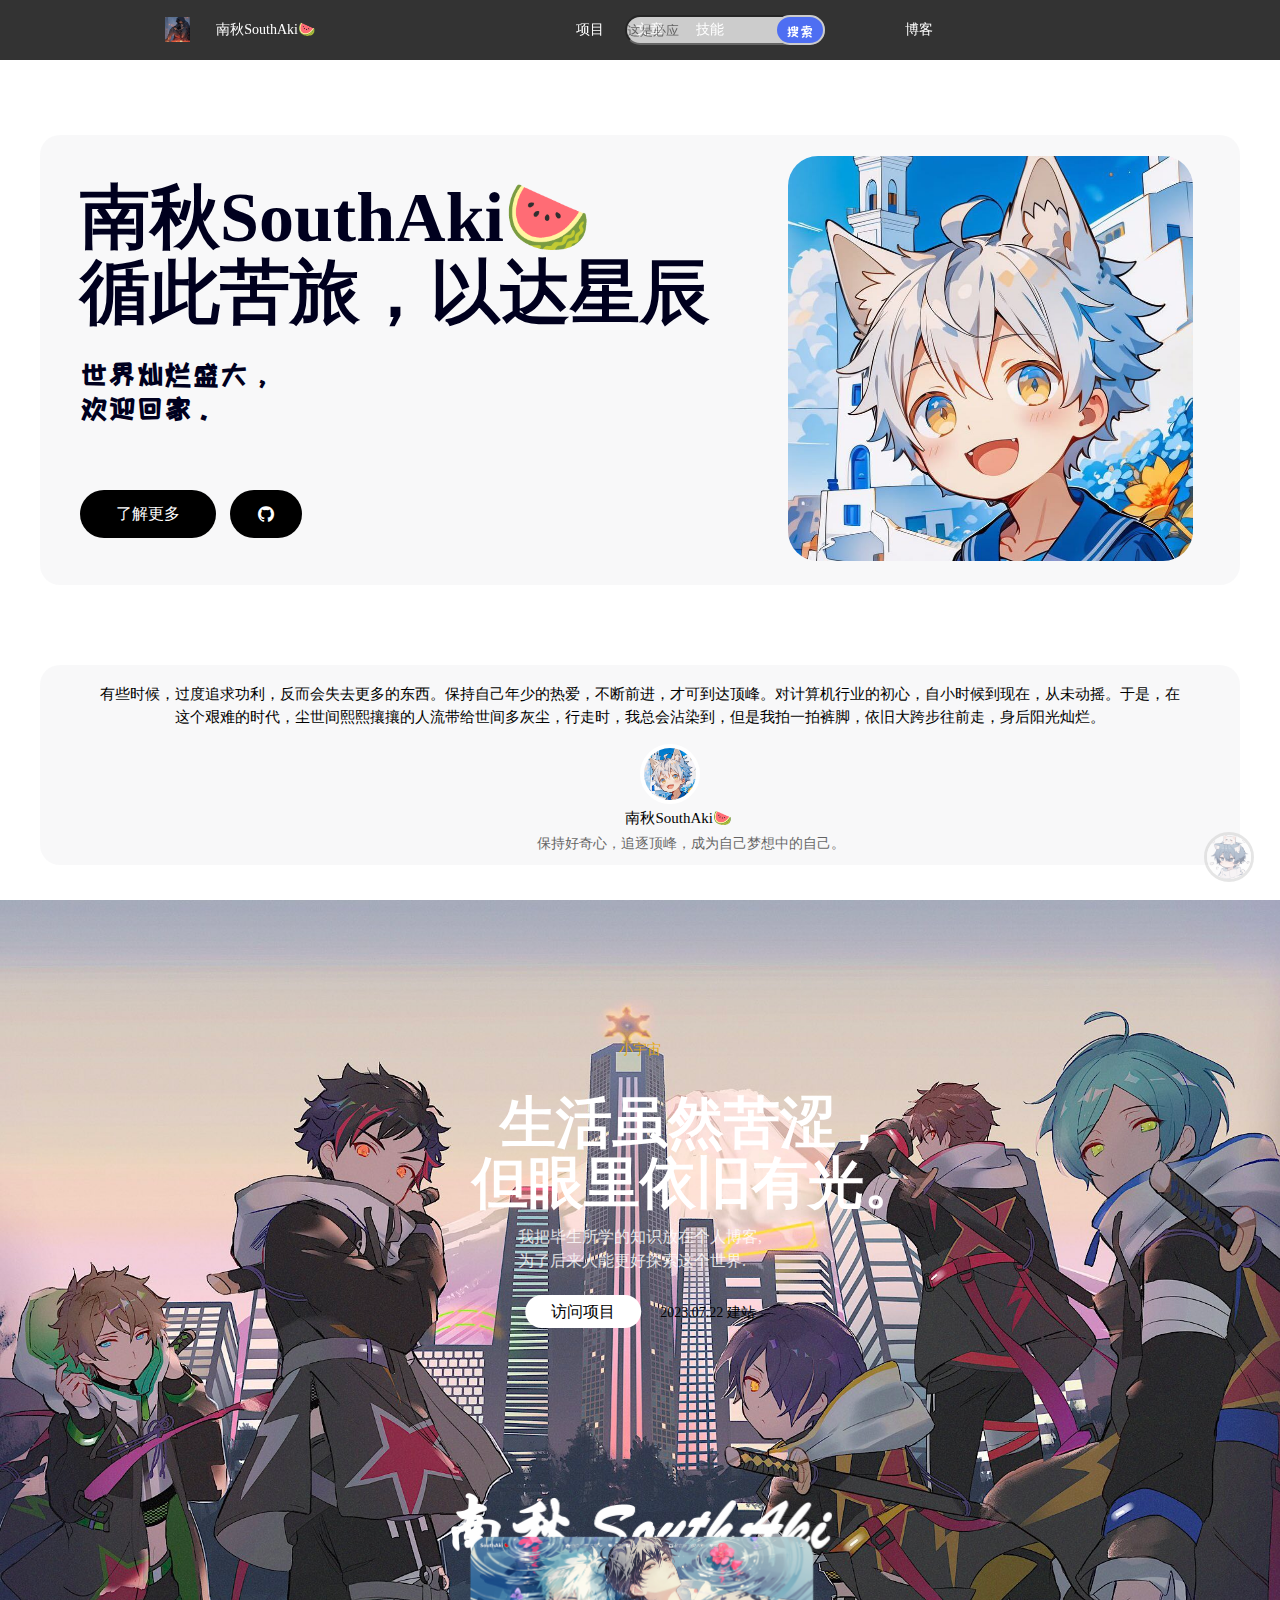
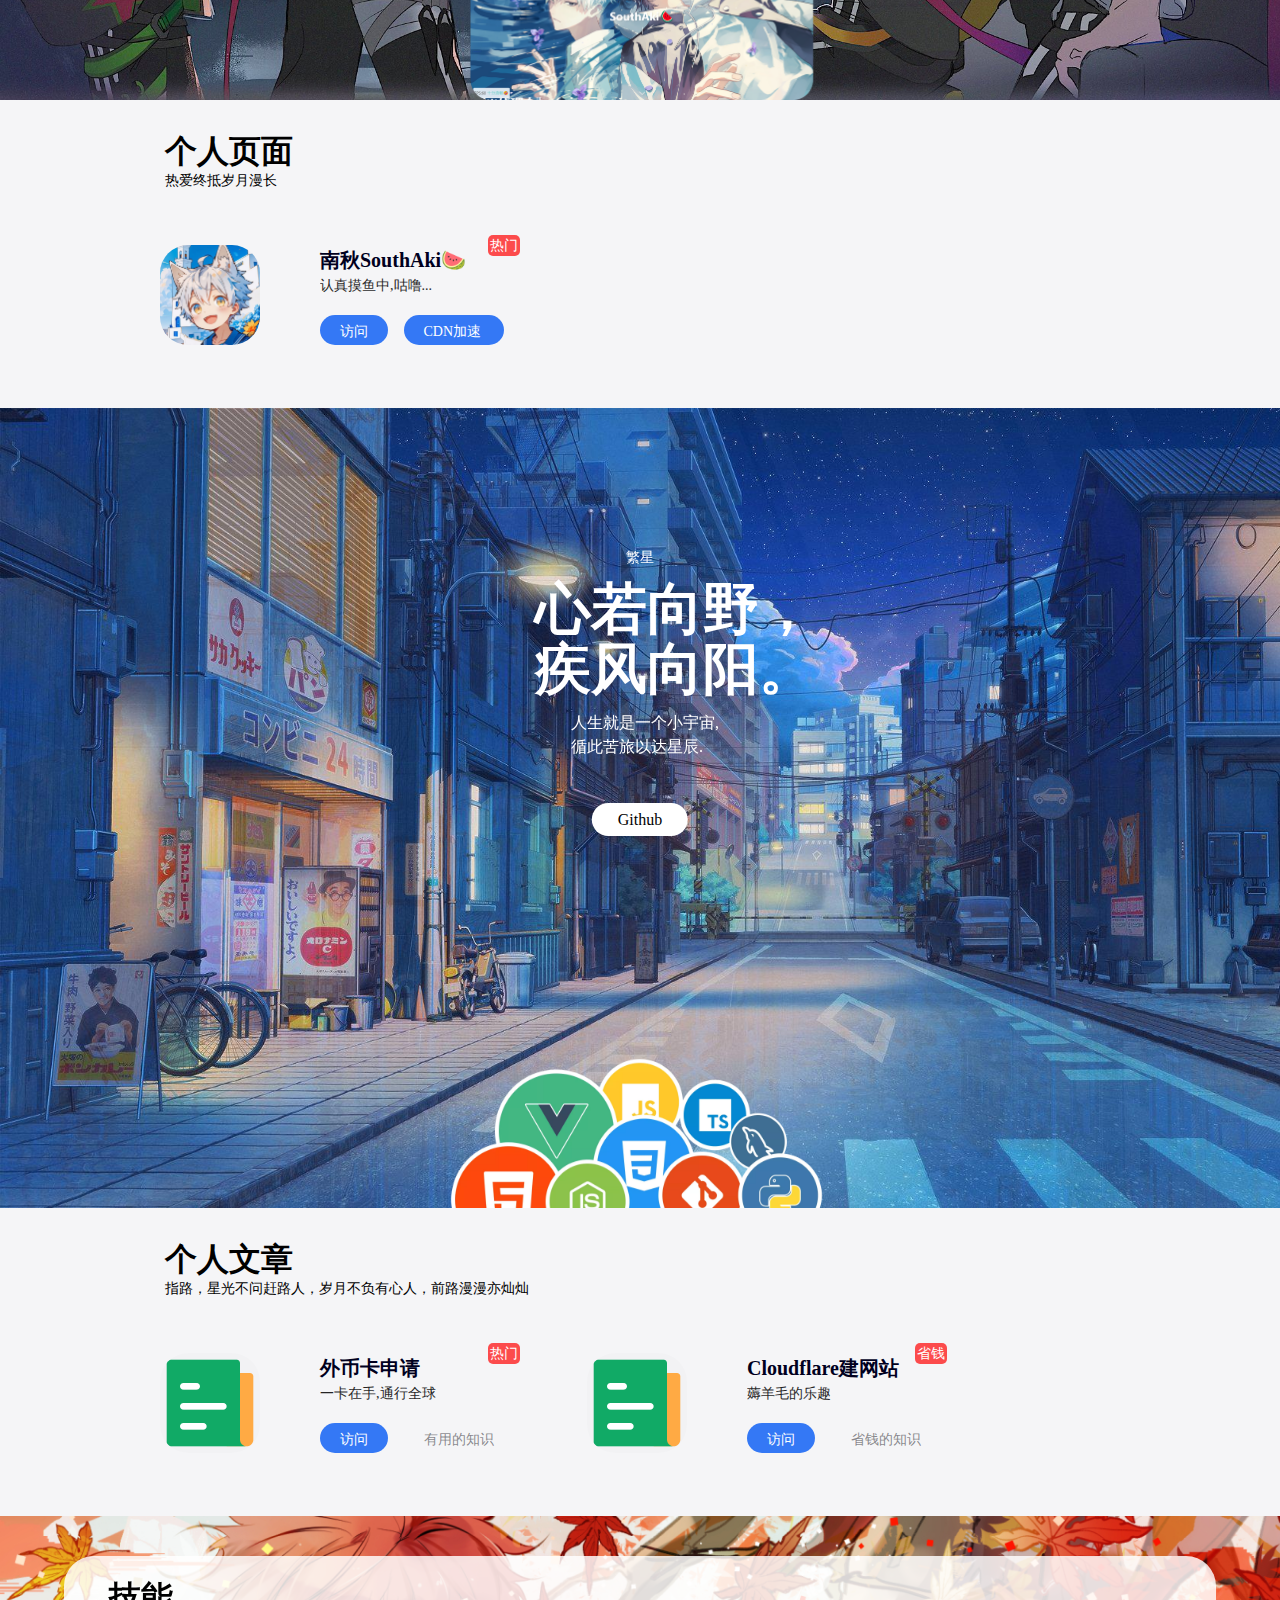
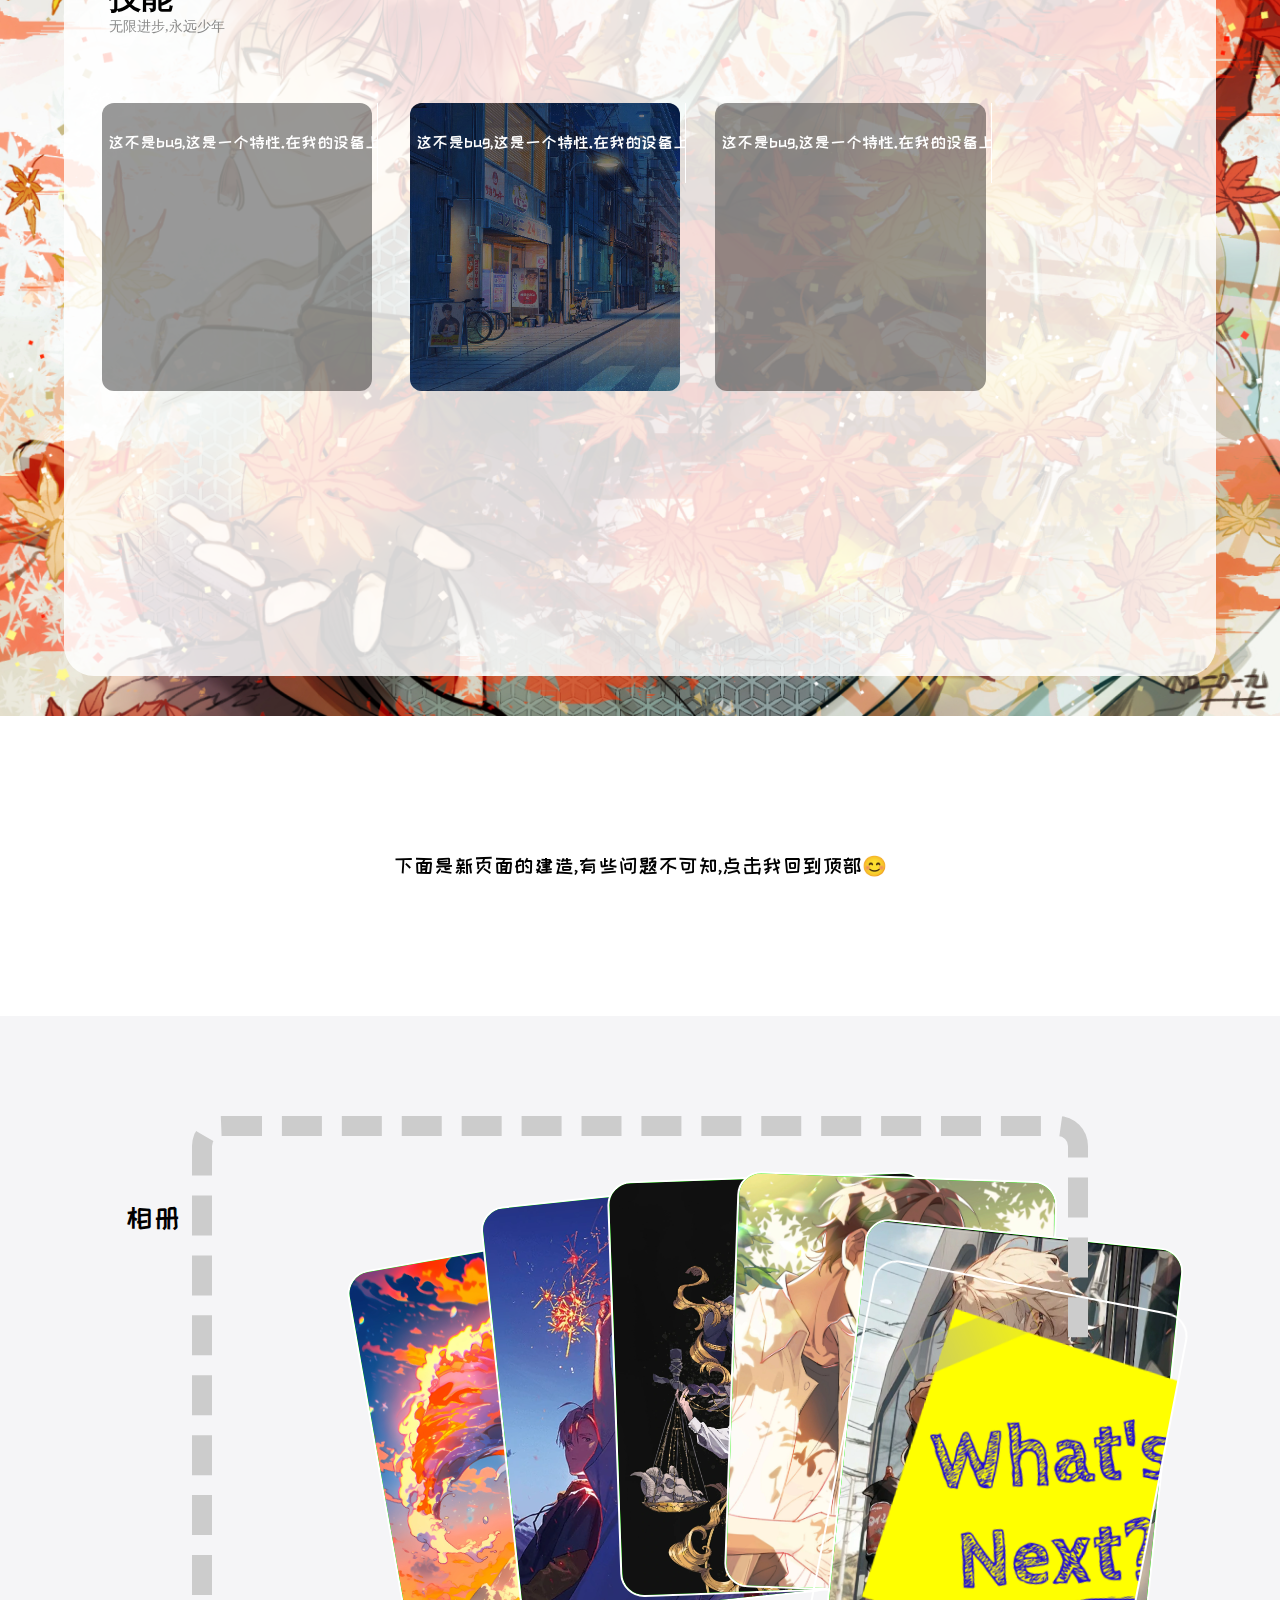
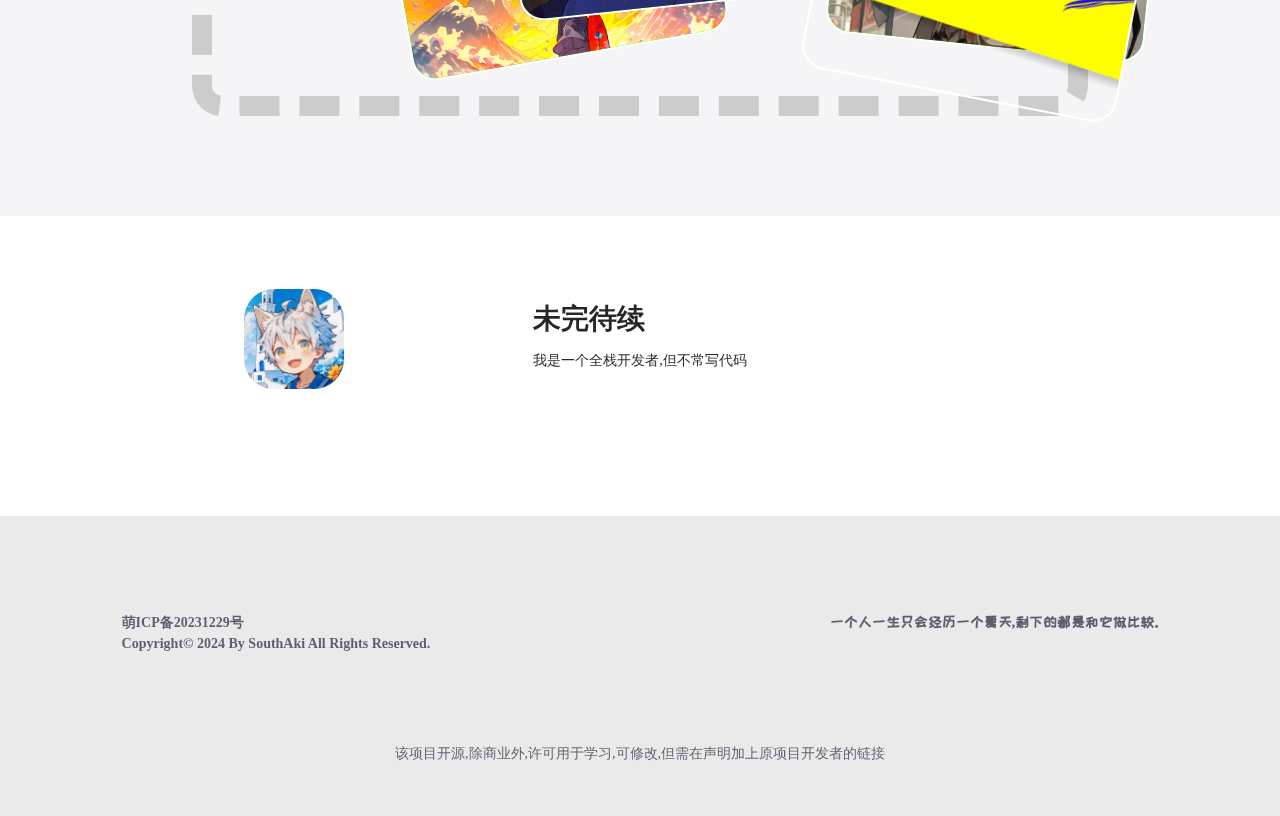
==== commit 0b581fae: "update" ====
--- a/index.html
+++ b/index.html
@@ -36,13 +36,20 @@
         <div class="nav fl">
             <ul class="clean">
                 <!-- 导航栏,可以根据自己喜欢的去添加 -->
-                <li><a href="#" class="active">项目</a></li>
-                <li><a href="#">文章</a></li>
-                <li><a href="#">技能</a></li>
+                <li><a href="#pages" class="active">项目</a></li>
+                <li><a href="#article">文章</a></li>
+                <li><a href="#personal-skills">技能</a></li>
             </ul>
         </div>
         <!-- 右部分 -->
         <div class="header-right fr">
+            <!-- 搜索栏 -->
+            <div class="search clean">
+                <form>
+                    <input type="text" placeholder="这是必应" class="searchInput fl" id="myinput"/>
+                    <a href="#" class="searchBtn fr" id="mybtn">搜索</a>
+                </form>
+            </div>
             <div class="header-blog">博客</div>
         </div>
     </div>
@@ -105,7 +112,7 @@
 
         <!-- 个人页面 -->
         <!-- start -->
-        <div class="pages">
+        <div class="pages" id="pages">
             <div class="pages-info">
                 <span class="pages-tips">小宇宙</span>
                 <br>
@@ -141,7 +148,7 @@
 
         <!-- 个人文章 -->
         <!-- start -->
-        <div class="article">
+        <div class="article" id="article">
             <div class="article-info">
                 <span class="article-tips">繁星</span>
                 <br>
@@ -186,7 +193,7 @@
 
         <!-- 个人技能 -->
         <!-- start -->
-        <div class="personal-skills">
+        <div class="personal-skills" id="personal-skills">
             <div class="personal-skills-box">
                 <div class="personal-skills-title">技能</div>
                 <div class="personal-skills-info">无限进步,永远少年</div>
@@ -243,28 +250,51 @@
     </div>
     <!-- end -->
 
+    <!-- 下面是新功能开发区,回到首页 -->
+    <div class="alpha" id="alphaReturntop">
+        <div class="alpha-box">
+            <div class="alpha-font">下面是新页面的建造,有些问题不可知,点击我回到顶部😊</div>
+        </div>
+    </div>
+
     <!-- 相册 -->
     <!-- start -->
     <div class="photos">
-        <div class="photos-box">
+        <div class="border-photos"></div>
+        <div class="container">
             <div class="photos-title">相册</div>
-            <div class="container">
-                <div class="pocker pocker-1">
-                    <img src="/images/photo-pocket-1.png" alt="">
-                </div>
-                <div class="pocker pocker-2">
-                    <img src="/images/photo-pocket-2.jpg" alt="">
-                </div>
-                <div class="pocker pocker-3">
-                    <img src="/images/photo-pocket-3.jpg" alt="">
-                </div>
-                <div class="pocker pocker-4">
-                    <img src="/images/photo-pocket-4.jpg" alt="">
-                </div>
-                <div class="pocker pocker-5" onclick="poker.move()">
-                    <img src="/images/photo-pocket-5.png" alt="">
-                </div>
-            </div>
+            <div class="poker poker1">
+                <img src="/images/photo-pocket-1.webp" />
+            </div>
+            <div class="poker poker2">
+                <img src="/images/photo-pocket-2.webp" />
+            </div>
+            <div class="poker poker3">
+                <img src="/images/photo-pocket-3.webp" />
+            </div>
+            <div class="poker poker4">
+                <img src="/images/photo-pocket-4.webp" />
+            </div>
+            <div class="poker poker5">
+                <img src="/images/photo-pocket-5.webp" />
+            </div>
+            <!-- 下面暂时不加入 -->
+            <!-- <div class="poker poker6">
+                <img src="/images/photo-pocket-6.webp" />
+            </div>
+            <div class="poker poker7">
+                <img src="/images/photo-pocket-7.webp" />
+            </div>
+            <div class="poker poker8">
+                <img src="/images/photo-pocket-8.webp" />
+            </div>
+            <div class="poker poker9">
+                <img src="/images/photo-pocket-2.webp" />
+            </div>
+            <div class="poker poker10">
+                <img src="/images/photo-pocket-4.webp" /> -->
+            </div>
+            <div class="poker_top poker5" onclick="poker.move()"></div>
         </div>
     </div>
     <!-- end -->
@@ -333,6 +363,16 @@
     </div>
     <!-- end -->
 
+    <!-- 个人盒子 -->
+    <div class="personalBox">
+        <img src="/images/hello.jpg" alt="" class="personalBox-img">
+    </div>
+    <div class="detail-content">
+        <img src="/images/personalBox-info.jpg" alt="" class="personalBox-info" />
+        <img src="/images/close.png" alt="" class="personalBox-info-close">
+    </div>
+    
+
 </body>
 <script src="/js/main.js"></script>
 <script src="/js/sweetalert.min.js"></script>
--- a/css/base.css
+++ b/css/base.css
@@ -39,7 +39,7 @@
 /* 设置整个页面整个字体相关样式 */
 body {
     font-size: 14px;
-    font-family: "PingFang SC", "Microsoft YaHei", "Arial", "Helvetica", "sans-serif";
+    font-family: "PingFang SC","zk", "Microsoft YaHei", "Arial", "Helvetica", "sans-serif";
     /* 设置行高为1.5倍 */
     line-height: 1.5;
     /* 设置页面最小宽度 */
@@ -77,4 +77,10 @@
     src: url('/font-family/zk.ttf') format('truetype');
 }
 
+
+/* html5特性 实现滑动的平滑滚动 */
+html {
+    scroll-behavior: smooth;
+}
+
 /* end */--- a/css/style.css
+++ b/css/style.css
@@ -12,7 +12,7 @@
     position: fixed;
     top: 0;
     left: 0;
-    z-index: 10;
+    z-index: 30;
     /* 最小宽度 */
     min-width: 1280px;
 }
@@ -76,11 +76,42 @@
 /* 右部分 */
 /* start */
 .header .header-right {
-    width: 150px;
+    width: 210px;
     height: 60px;
     position: absolute;
     top: 0px;
     right: 165px;
+}
+
+.header .header-right .search{
+    width: 260px;
+    height: 60px;
+    position: absolute;
+    top: 15px;
+    right: 230px;
+}
+
+.header .header-right .search .searchInput{
+    width: 200px;
+    height: 30px;
+    border: 2px soild #ccc;
+    border-radius: 30px;
+    opacity: 0.75;
+}
+
+.header .header-right .search .searchBtn{
+    width: 50px;
+    height: 30px;
+    border: 2px solid #ccc;
+    border-radius: 20px;
+    background-color: #4e6ef2;
+    color: white;
+    font-family: "PingFang SC","zk";
+    text-align: center;
+    line-height: 30px;
+    position: absolute;
+    top: 0;
+    right: 60px;
 }
 
 .header .header-right .header-blog {
@@ -900,6 +931,7 @@
     transform: translate(-50%, -50%);
     background-color: rgba(255, 255, 255, 0.834);
     border-radius: 30px;
+    z-index: 22;
 }
 
 .main .personal-skills .personal-skills-box .personal-skills-title {
@@ -925,10 +957,14 @@
 .main .personal-skills .personal-skills-box .personal-skills-lists {
     width: 80%;
     height: 80%;
-    position: absolute;
-    top: 55%;
-    left: 50%;
-    transform: translate(-50%, -50%);
+    /* position: absolute; */
+    /* top: 55%; */
+    /* left: 50%; */
+    /* transform: translate(-50%, -50%); */
+    display: flex;
+    flex-wrap: nowrap;
+    align-items: center;
+    justify-content: center;
 }
 
 .main .personal-skills .personal-skills-box .personal-skills-lists .personal-skills-list {
@@ -1153,79 +1189,113 @@
     color: white;
 }
 
+.alpha{
+    width:100%;
+    height: 300px;
+}
+
+.alpha .alpha-box{
+    width: 100%;
+    height: 100%;
+    position: relative;
+}
+
+.alpha .alpha-box .alpha-font{
+    font-size: 20px;
+    font-family: "PingFang SC","zk";
+    position: absolute;
+    top: 50%;
+    left: 50%;
+    transform: translate(-50%,-50%);
+}
+
 .photos {
     width: 100%;
-    height: 308px;
-    position: relative;
+    height: 800px;
     background-color: #f5f5f7;
     display: flex;
-}
-
-.photos .photos-box {
-    width: 90%;
-    height: 90%;
-    position: absolute;
-    top: 50%;
-    left: 50%;
-    transform: translate(-50%, -50%);
-}
-
-.photos .photos-box .photos-title {
-    font-size: 32px;
-    font-weight: bold;
+    justify-content: center;
+    align-items: center;
+    position: relative;
+}
+
+.container {
+    position: absolute;
+    width: 35%;
+    height: 35%;
+    margin-bottom: 1rem;
+}
+
+.photos .container .photos-title{
+    width: 100px;
+    height: 100px;
+    position: absolute;
+    top: -25%;
+    left: -65%;
+    font-size: 28px;
     font-family: "PingFang SC","zk";
-    color: black;
-    opacity: 0.85;
-    top: 16.5px;
-    left: 45px;
-    position: absolute;
-}
-
-.photos .photos-box .container{
-    position: absolute;
-    width: 100%;
-    height: 10rem;
-    top: 30%;
-    left: auto;
-}
-
-.photos .photos-box .container .pocker{
-    position: absolute;
-    width: 20%;
-    height: 100%;
-    border-radius: 20px;
+}
+
+.photos .border-photos{
+    display: flex;
+    width: 70%;
+    height: 75%;
+    /* dashed是虚线边框 */
+    border: 20px dashed #ccc;
+    border-radius: 30px;
+    z-index: 5;
+}
+
+.poker,
+.poker_top {
+    position: absolute;
+    width: 20rem;
+    height: 26rem;
+    border: 0.15rem solid #fff;
+    border-radius: 1.5rem;
+    background-color: #17f700;
+    transform-origin: bottom left;
     overflow: hidden;
-    transform-origin: left;
-}
-
-.photos .photos-box .container .pocker img{
+}
+
+.poker img {
     position: relative;
     width: 100%;
-    height: 100%;
-    /* 图片自适应 */
-    object-fit: cover;
-}
-
-.photos .photos-box .container .pocker-1{
-    transform: translate(0%, 0%);
-    transition: all .3s;
-}
-.photos .photos-box .container .pocker-2 {
-    transform: translate(80%,0%);
-    transition: all .3s;
-}
-.photos .photos-box .container .pocker-3 {
-    transform: translate(160%, 0%);
-    transition: all .3s;
-}
-.photos .photos-box .container .pocker-4 {
-    transform: translate(240%, 0%);
-    transition: all .3s;
-}
-.photos .photos-box .container .pocker-5 {
-    transform: translate(320%, 0%);
-    transition: all .3s;
-}
+}
+
+.poker_top {
+    /* background-color: #fff; */
+    background: url('/images/next.png');
+    background-size: cover;
+    transition: 0.3s ease;
+    cursor: pointer;
+    z-index: 22;
+}
+
+.poker_top:hover {
+    background-color: #aaa;
+}
+
+.poker1 {
+    transform: rotate(-10deg);
+}
+
+.poker2 {
+    transform: rotate(-6deg) translate(35%, -12%);
+}
+
+.poker3 {
+    transform: rotate(-2deg) translate(65%, -19%);
+}
+
+.poker4 {
+    transform: rotate(2deg) translate(95%, -26%);
+}
+
+.poker5 {
+    transform: rotate(11deg) translate(100%, -5%);
+}
+
 /* 7end */
 
 /* 未完待续 */
@@ -1314,7 +1384,7 @@
 
 .footer .footer-box .footer-box-right {
     font-size: 14px;
-    font-family: "PingFang SC","zk";
+    font-family: "PingFang SC", "zk";
     font-weight: bold;
     color: #00001e;
     opacity: 0.6;
@@ -1440,4 +1510,90 @@
 
 /* :end */
 
+/* 个人盒子 */
+/* start */
+.personalBox{
+    width: 50px;
+    height: 50px;
+    position: fixed;
+    bottom: 2%;
+    right: 2%;
+    z-index: 21;
+    cursor: pointer
+}
+
+.personalBox .personalBox-img{
+    width: 100%;
+    height: 100%;
+    border: 3px solid #ccc;
+    border-radius: 50%;
+    opacity: 0.5;
+    transition: all 0.5s;
+}
+
+.personalBox:hover .personalBox-img {
+    width: 100%;
+    height: 100%;
+    border: 3px solid #ccc;
+    border-radius: 50%;
+    opacity: 1;
+    transition: all 0.5s;
+}
+
+.detail-content {
+    /* 这是固定定位 */
+    position: fixed;
+    width: 100%;
+    height: 100%;
+    top: 0;
+    left: 0;
+    /* 给个图层堆叠顺序,这个要最大 */
+    z-index: 20;
+    /* display: none; */
+    opacity: 0;
+    transition: all 1s;
+}
+
+.detail-content .personalBox-info {
+    width: 650px;
+    height: 300px;
+    position: absolute;
+    left: 50%;
+    top: 50%;
+    /* 设置偏移量 */
+    transform: translate(-50%, -50%);
+}
+
+.detail-content .personalBox-info-close {
+    position: absolute;
+    width: 57px;
+    height: 57px;
+    right: 50%;
+    top: 50%;
+    cursor: pointer;
+    transform: translate(680%,-355%);
+}
+
+/* .personalBox .personalBox-info{
+    width: 60%;
+    height: 40%;
+    position: fixed;
+    top: 50%;
+    left: 50%;
+    transform: translate(-50%,-50%);
+    border-radius: 30px;
+    display: none;
+}
+
+.personalBox .personalBox-info-close{
+    width: 50px;
+    height: 50px;
+    position: fixed;
+    top: 25%;
+    left: 80%;
+    cursor: pointer; 
+    display: none;
+} */
+/* end */
+
 /* 1end */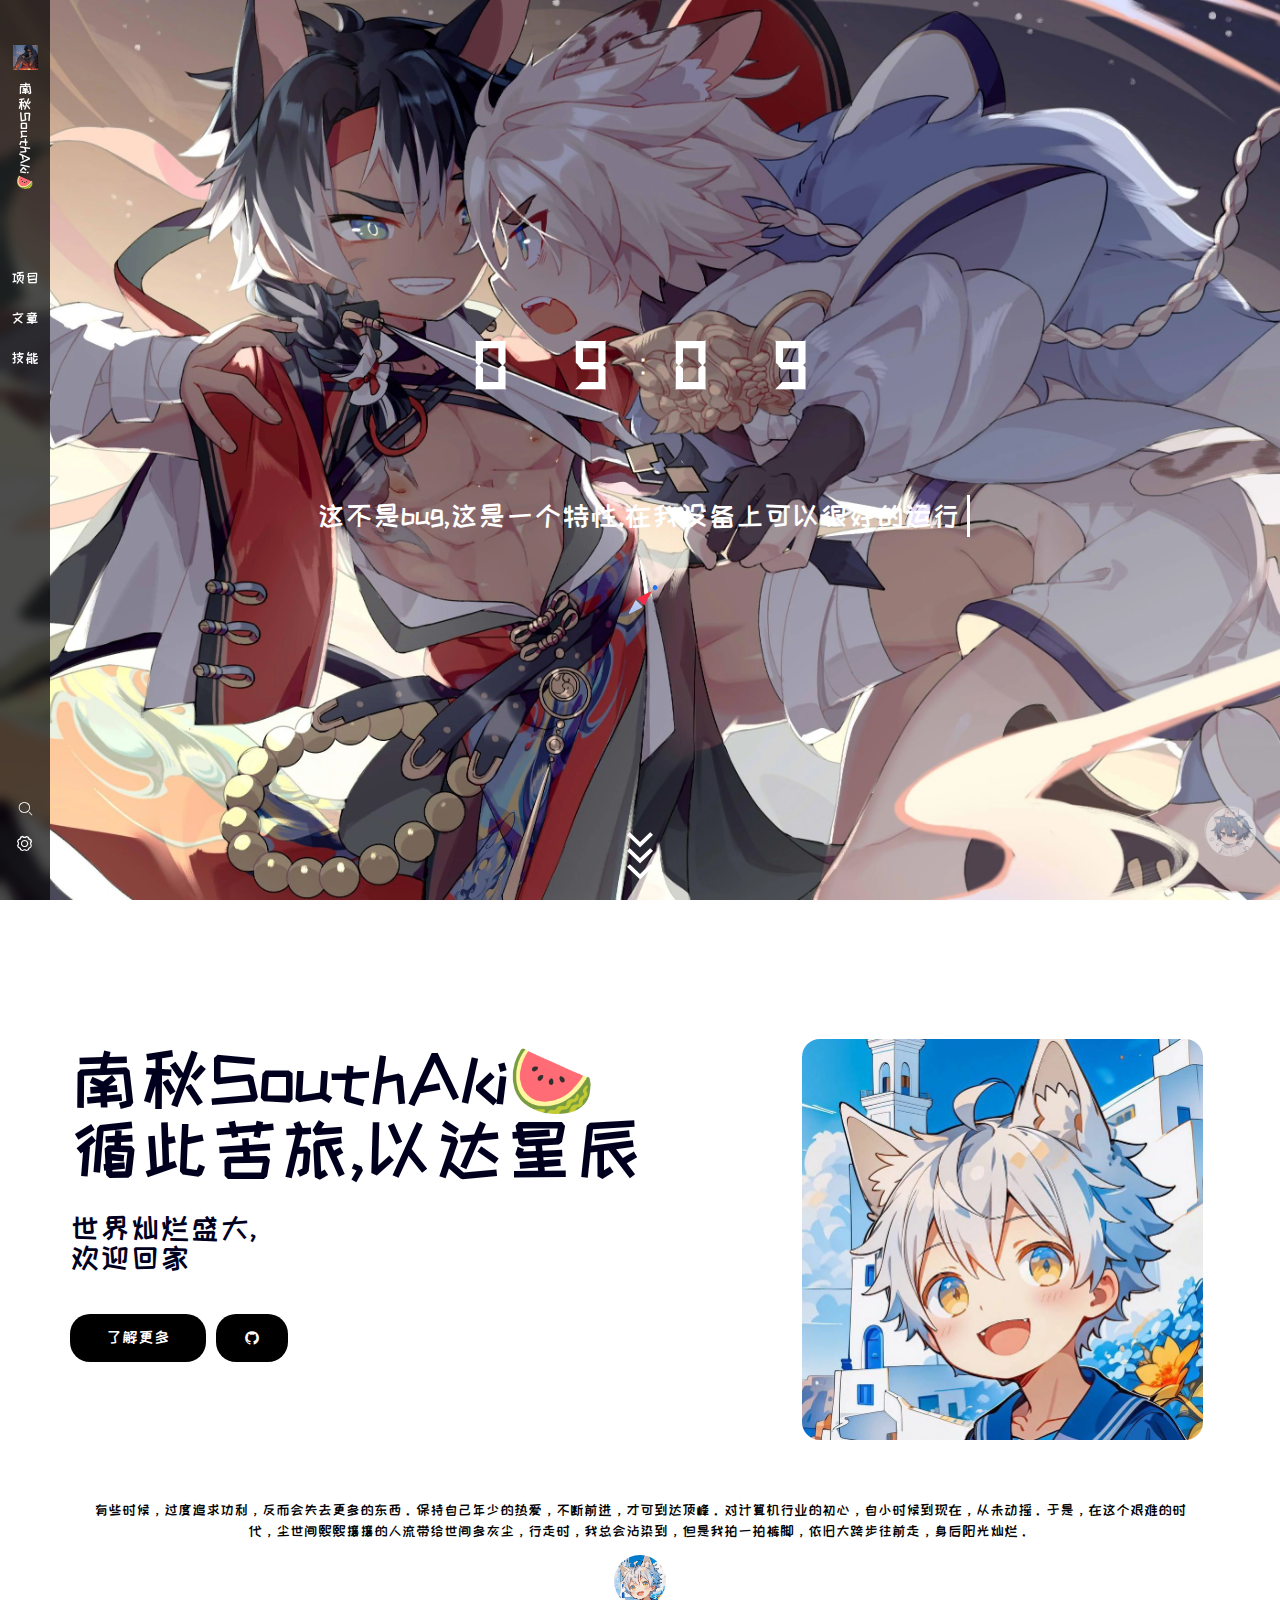
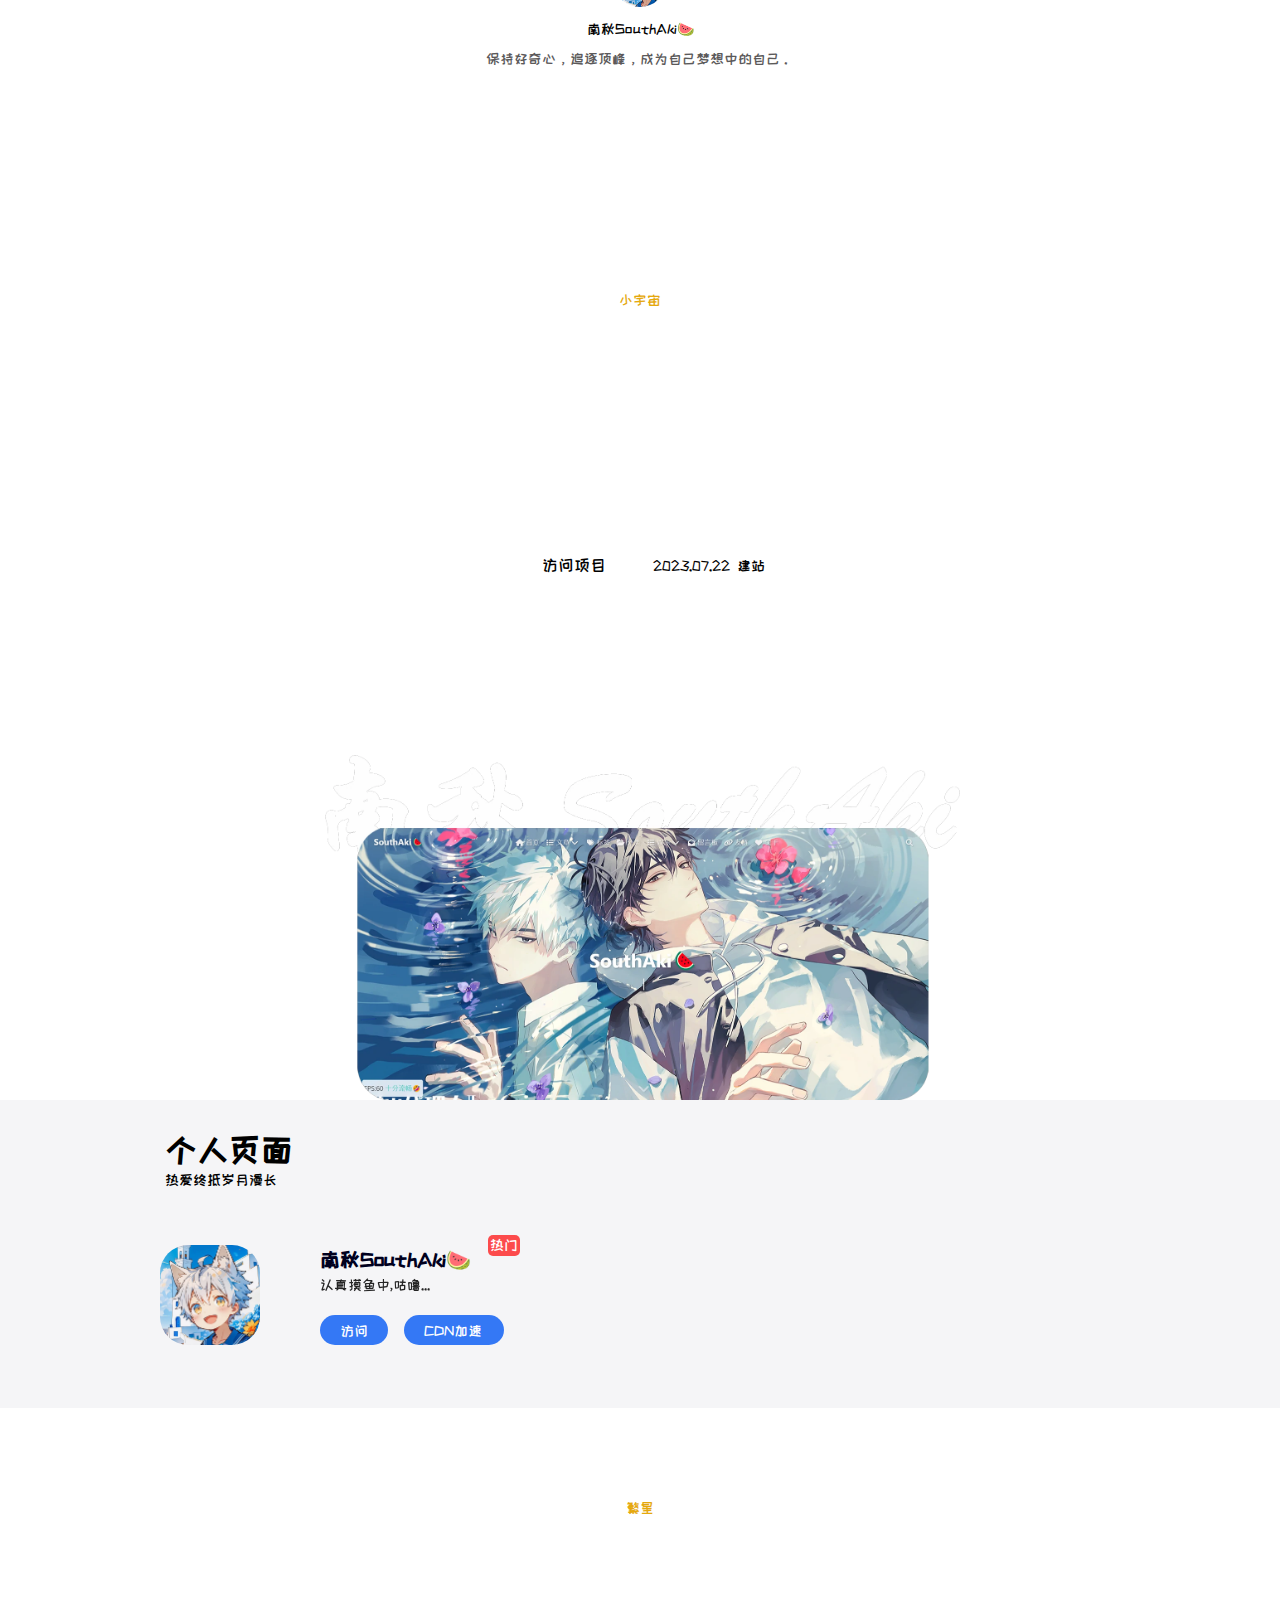
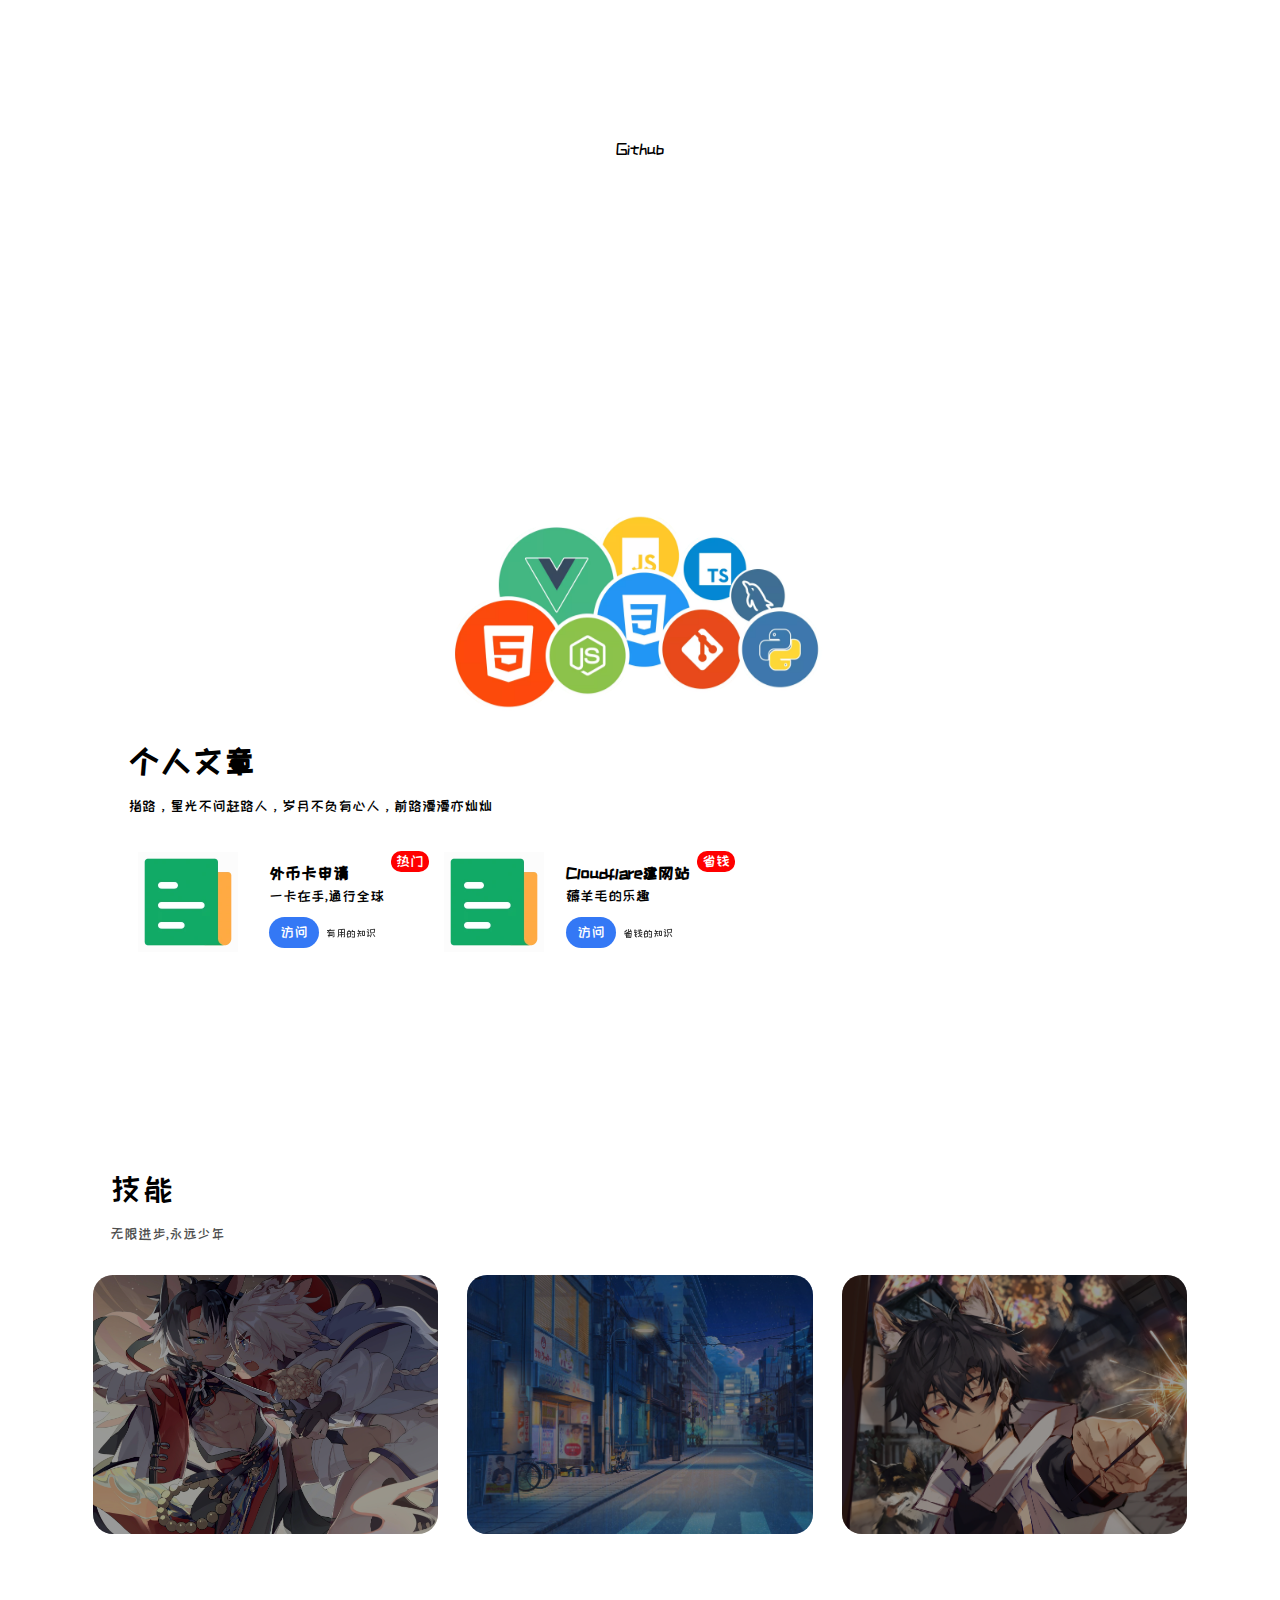
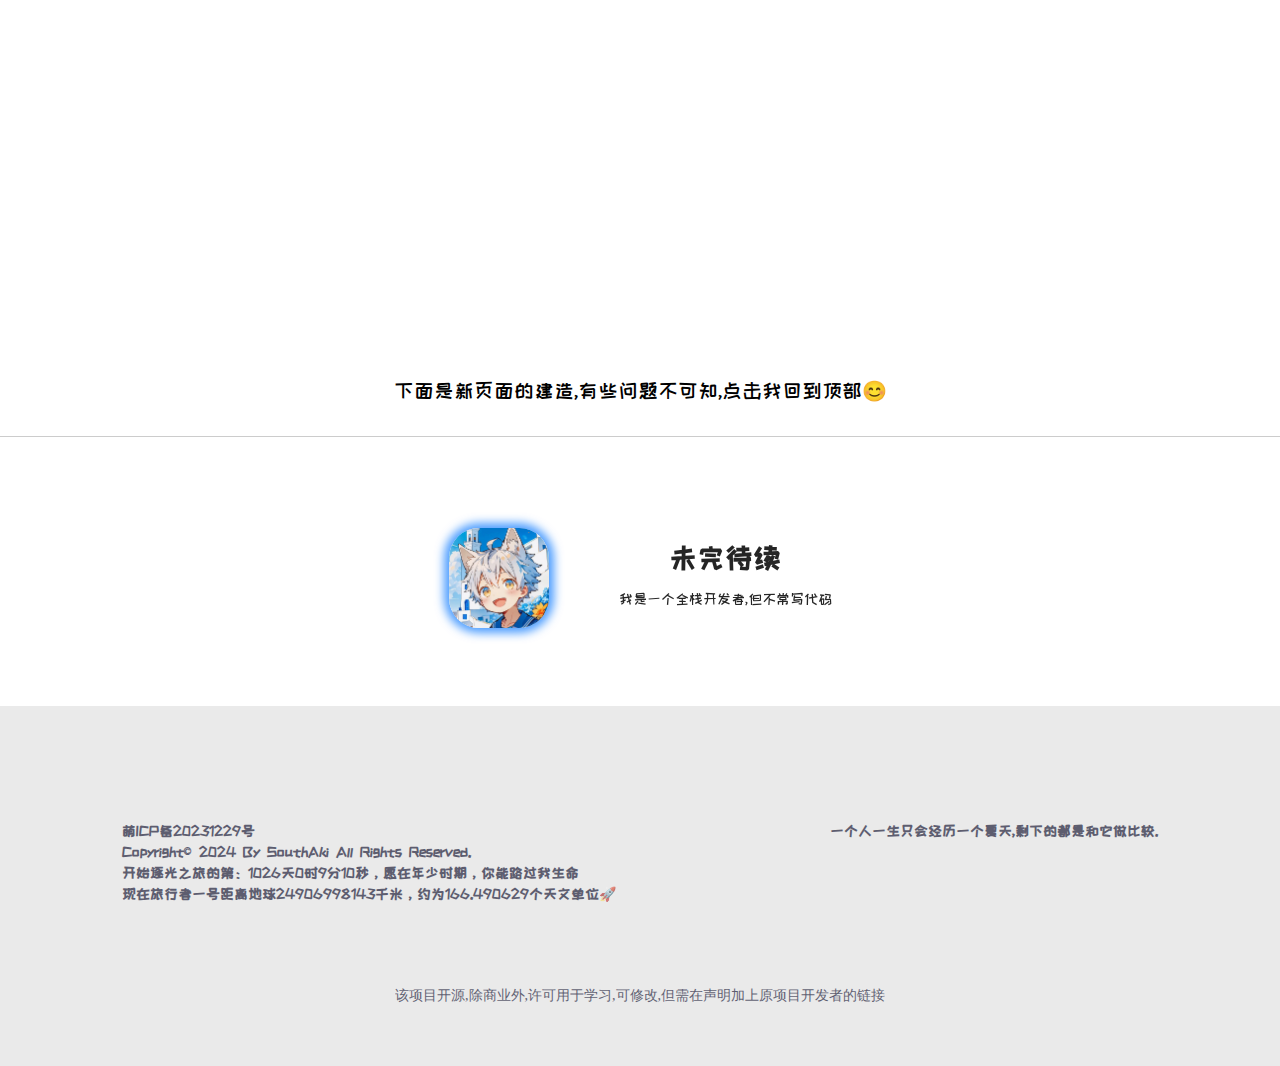
==== commit 38588c68: "update" ====
--- a/index.html
+++ b/index.html
@@ -1,9 +1,9 @@
-<!-- Copyright© 2024 By SouthAki All Rights Reserved. -->
 <!DOCTYPE html>
 <html lang="en">
 
 <head>
     <meta charset="UTF-8">
+    <title>南秋SouthAki の 个人主页</title>
     <meta name="viewport" content="width=device-width, initial-scale=1.0">
     <title>SouthAki の 个人页面</title>
     <!-- 引入公用样式 -->
@@ -11,93 +11,192 @@
     <!-- 引入业务样式 -->
     <link rel="stylesheet" href="/css/style.css">
     <!-- 引入iconfont样式 -->
-    <link rel="stylesheet" href="/font-icon/iconfont.css">
-    <link rel="icon" type="image/x-icon" href="/images/icon.png">
-    <link rel="apple-touch-icon" href="/images/icon.png">
+    <link rel="stylesheet" href="font/iconfont.css">
+    <link rel="icon" type="image/x-icon" href="/images/icon.webp">
+    <link rel="apple-touch-icon" href="/images/icon.webp">
     <meta name="apple-mobile-web-app-title" content="南秋SouthAki">
-    <link rel="bookmark" href="/images/icon.png">
-    <link rel="apple-touch-icon-precomposed" sizes="180x180" href="/images/icon.png">
+    <link rel="bookmark" href="/images/icon.webp">
+    <link rel="apple-touch-icon-precomposed" sizes="180x180" href="/images/icon.webp">
     <meta name="description" content="此刻人间骄阳正烈，风吹过长街，献吻梧桐叶。">
 </head>
 
 <body>
-
-    <!-- 顶部导航栏 -->
-    <!-- start -->
-    <div class="header clean">
-        <!-- 左部分 -->
-        <div class="header-left fl">
-            <!-- 这里更改自己的logo位置 -->
-            <img src="/images/header-logo.jpg" alt="" />
-            <!-- 网站标题 -->
-            <p>南秋SouthAki🍉</p>
-        </div>
-        <!-- 导航栏 -->
-        <div class="nav fl">
-            <ul class="clean">
-                <!-- 导航栏,可以根据自己喜欢的去添加 -->
-                <li><a href="#pages" class="active">项目</a></li>
-                <li><a href="#article">文章</a></li>
-                <li><a href="#personal-skills">技能</a></li>
-            </ul>
-        </div>
-        <!-- 右部分 -->
-        <div class="header-right fr">
-            <!-- 搜索栏 -->
-            <div class="search clean">
-                <form>
-                    <input type="text" placeholder="这是必应" class="searchInput fl" id="myinput"/>
-                    <a href="#" class="searchBtn fr" id="mybtn">搜索</a>
-                </form>
-            </div>
-            <div class="header-blog">博客</div>
+    <!--    侧边导航栏-->
+    <!--start-->
+    <div class="sideBar">
+        <!-- 侧边栏盒子 -->
+        <div class="sideBar-box">
+
+            <!-- 侧边栏顶部logo -->
+            <div class="sideBar-logo">
+                <a href="#"><img src="./images/header-logo.webp" alt=""></a>
+                <a href="#"><span>南秋SouthAki🍉</span></a>
+            </div>
+            <!-- 侧边栏导航栏 -->
+
+            <div class="sideBar-nav">
+                <ul>
+                    <a href="#">
+                        <li>项目</li>
+                    </a>
+                    <a href="#">
+                        <li>文章</li>
+                    </a>
+                    <a href="#">
+                        <li>技能</li>
+                    </a>
+                </ul>
+            </div>
+
+            <!-- 侧边栏底部搜索 -->
+            <div class="sideBar-search"><span class="iconfont icon-sousuo" id="search"></span></div>
+            <!-- 侧边栏底部设置 -->
+            <div class="sideBar-setting" id="setting">
+                <span class="iconfont icon-shezhi"></span>
+                <div class="box clearfix" id="settingBox">
+                    <div class="smallprompt fr"></div>
+                    <div class="prompt fl">
+                        <div class="triangle"></div>
+                    </div>
+                </div>
+            </div>
         </div>
     </div>
-    <!-- end -->
-
-    <!-- 页面 -->
-    <!-- start -->
+
     <div class="main">
-        <!-- 海报页面部分 -->
-        <div class="poster clean">
-            <!-- 大上部分 -->
-            <div class="poster-top fl">
-                <!-- 左部分 -->
-                <div class="poster-top-left">
-                    <span class="poster-top-title">南秋SouthAki🍉</span>
-                    <br>
-                    <span class="poster-top-title">循此苦旅，以达星辰</span>
-                    <br>
-                    <span class="poster-top-title-small">
-                        <span>世界灿烂盛大，</span>
-                        <br>
-                        <span>欢迎回家。</span>
-                    </span>
-                    <!-- 下面这个最好不改 -->
-                    <div class="poster-top-left-about clean">
-                        <a href="https://southaki.cn/" class="about fl">了解更多</a>
-                        <a href="https://github.com/xieleihan" class="icon fr">
-                            <p class="iconfont icon-github"></p>
-                        </a>
-                    </div>
-                </div>
-
-                <!-- 右部分 -->
-                <div class="poster-top-right">
-                    <img src="/images/poster-mylogo.png" alt="">
-                </div>
-
-                <!-- 海报页面下部分 -->
-                <div class="poster-bottom fr">
-                    <span>有些时候，过度追求功利，反而会失去更多的东西。保持自己年少的热爱，不断前进，才可到达顶峰。对计算机行业的初心，自小时候到现在，从未动摇。于是，在这个艰难的时代，尘世间熙熙攘攘的人流带给世间多灰尘，行走时，我总会沾染到，但是我拍一拍裤脚，依旧大跨步往前走，身后阳光灿烂。</span>
-                    <br>
-                    <img src="/images/poster-mylogo.png" alt="">
-                    <br>
-                    <span class="poster-bottom-title">南秋SouthAki🍉</span>
-                    <br>
-                    <span class="poster-bottom-title-small">保持好奇心，追逐顶峰，成为自己梦想中的自己。</span>
-                </div>
-
+        <!-- 海报墙 -->
+        <div class="poster">
+            <div class="poster-box">
+                <!-- 海报墙顶部 -->
+                <div class="poster-box-top">
+                    <!-- 时间显示 : 精确到北京时间 -->
+                    <div class="poster-box-top-time">
+                        <ul>
+                            <li class="timelist"></li>
+                            <li class="timelist"></li>
+                            <li>:</li>
+                            <li class="timelist"></li>
+                            <li class="timelist"></li>
+                        </ul>
+                    </div>
+                    <!-- 标题栏 : 这不是bug,这是一个特性.在我设备上可以很好的运行 -->
+                    <div class="poster-box-top-title">
+                        <div class="title-box">
+                            <p>这不是bug,这是一个特性.在我设备上可以很好的运行</p>
+                        </div>
+                    </div>
+                    <!-- 一个小动画 -->
+                    <svg class="pl" viewBox="0 0 160 160" width="160px" height="160px"
+                        xmlns="http://www.w3.org/2000/svg">
+                        <defs>
+                            <linearGradient id="grad" x1="0" y1="0" x2="0" y2="1">
+                                <stop offset="0%" stop-color="#000"></stop>
+                                <stop offset="100%" stop-color="#fff"></stop>
+                            </linearGradient>
+                            <mask id="mask1">
+                                <rect x="0" y="0" width="160" height="160" fill="url(#grad)"></rect>
+                            </mask>
+                            <mask id="mask2">
+                                <rect x="28" y="28" width="104" height="104" fill="url(#grad)"></rect>
+                            </mask>
+                        </defs>
+
+                        <g>
+                            <g class="pl__ring-rotate">
+                                <circle class="pl__ring-stroke" cx="80" cy="80" r="72" fill="none"
+                                    stroke="hsl(223,90%,55%)" stroke-width="16" stroke-dasharray="452.39 452.39"
+                                    stroke-dashoffset="452" stroke-linecap="round" transform="rotate(-45,80,80)">
+                                </circle>
+                            </g>
+                        </g>
+                        <g mask="url(#mask1)">
+                            <g class="pl__ring-rotate">
+                                <circle class="pl__ring-stroke" cx="80" cy="80" r="72" fill="none"
+                                    stroke="hsl(193,90%,55%)" stroke-width="16" stroke-dasharray="452.39 452.39"
+                                    stroke-dashoffset="452" stroke-linecap="round" transform="rotate(-45,80,80)">
+                                </circle>
+                            </g>
+                        </g>
+
+                        <g>
+                            <g stroke-width="4" stroke-dasharray="12 12" stroke-dashoffset="12" stroke-linecap="round"
+                                transform="translate(80,80)">
+                                <polyline class="pl__tick" stroke="hsl(223,10%,90%)" points="0,2 0,14"
+                                    transform="rotate(-135,0,0) translate(0,40)"></polyline>
+                                <polyline class="pl__tick" stroke="hsl(223,10%,90%)" points="0,2 0,14"
+                                    transform="rotate(-90,0,0) translate(0,40)"></polyline>
+                                <polyline class="pl__tick" stroke="hsl(223,10%,90%)" points="0,2 0,14"
+                                    transform="rotate(-45,0,0) translate(0,40)"></polyline>
+                                <polyline class="pl__tick" stroke="hsl(223,10%,90%)" points="0,2 0,14"
+                                    transform="rotate(0,0,0) translate(0,40)"></polyline>
+                                <polyline class="pl__tick" stroke="hsl(223,10%,90%)" points="0,2 0,14"
+                                    transform="rotate(45,0,0) translate(0,40)"></polyline>
+                                <polyline class="pl__tick" stroke="hsl(223,10%,90%)" points="0,2 0,14"
+                                    transform="rotate(90,0,0) translate(0,40)"></polyline>
+                                <polyline class="pl__tick" stroke="hsl(223,10%,90%)" points="0,2 0,14"
+                                    transform="rotate(135,0,0) translate(0,40)"></polyline>
+                                <polyline class="pl__tick" stroke="hsl(223,10%,90%)" points="0,2 0,14"
+                                    transform="rotate(180,0,0) translate(0,40)"></polyline>
+                            </g>
+                        </g>
+                        <g mask="url(#mask1)">
+                            <g stroke-width="4" stroke-dasharray="12 12" stroke-dashoffset="12" stroke-linecap="round"
+                                transform="translate(80,80)">
+                                <polyline class="pl__tick" stroke="hsl(223,90%,80%)" points="0,2 0,14"
+                                    transform="rotate(-135,0,0) translate(0,40)"></polyline>
+                                <polyline class="pl__tick" stroke="hsl(223,90%,80%)" points="0,2 0,14"
+                                    transform="rotate(-90,0,0) translate(0,40)"></polyline>
+                                <polyline class="pl__tick" stroke="hsl(223,90%,80%)" points="0,2 0,14"
+                                    transform="rotate(-45,0,0) translate(0,40)"></polyline>
+                                <polyline class="pl__tick" stroke="hsl(223,90%,80%)" points="0,2 0,14"
+                                    transform="rotate(0,0,0) translate(0,40)"></polyline>
+                                <polyline class="pl__tick" stroke="hsl(223,90%,80%)" points="0,2 0,14"
+                                    transform="rotate(45,0,0) translate(0,40)"></polyline>
+                                <polyline class="pl__tick" stroke="hsl(223,90%,80%)" points="0,2 0,14"
+                                    transform="rotate(90,0,0) translate(0,40)"></polyline>
+                                <polyline class="pl__tick" stroke="hsl(223,90%,80%)" points="0,2 0,14"
+                                    transform="rotate(135,0,0) translate(0,40)"></polyline>
+                                <polyline class="pl__tick" stroke="hsl(223,90%,80%)" points="0,2 0,14"
+                                    transform="rotate(180,0,0) translate(0,40)"></polyline>
+                            </g>
+                        </g>
+
+                        <g>
+                            <g transform="translate(64,28)">
+                                <g class="pl__arrows" transform="rotate(45,16,52)">
+                                    <path fill="hsl(3,90%,55%)"
+                                        d="M17.998,1.506l13.892,43.594c.455,1.426-.56,2.899-1.998,2.899H2.108c-1.437,0-2.452-1.473-1.998-2.899L14.002,1.506c.64-2.008,3.356-2.008,3.996,0Z">
+                                    </path>
+                                    <path fill="hsl(223,10%,90%)"
+                                        d="M14.009,102.499L.109,58.889c-.453-1.421,.559-2.889,1.991-2.889H29.899c1.433,0,2.444,1.468,1.991,2.889l-13.899,43.61c-.638,2.001-3.345,2.001-3.983,0Z">
+                                    </path>
+                                </g>
+                            </g>
+                        </g>
+                        <g mask="url(#mask2)">
+                            <g transform="translate(64,28)">
+                                <g class="pl__arrows" transform="rotate(45,16,52)">
+                                    <path fill="hsl(333,90%,55%)"
+                                        d="M17.998,1.506l13.892,43.594c.455,1.426-.56,2.899-1.998,2.899H2.108c-1.437,0-2.452-1.473-1.998-2.899L14.002,1.506c.64-2.008,3.356-2.008,3.996,0Z">
+                                    </path>
+                                    <path fill="hsl(223,90%,80%)"
+                                        d="M14.009,102.499L.109,58.889c-.453-1.421,.559-2.889,1.991-2.889H29.899c1.433,0,2.444,1.468,1.991,2.889l-13.899,43.61c-.638,2.001-3.345,2.001-3.983,0Z">
+                                    </path>
+                                </g>
+                            </g>
+                        </g>
+                    </svg>
+                </div>
+
+                <div class="poster-box-bottom clearfix" id="searchForm">
+                    <form>
+                        <input type="text" id="myinput" placeholder="&nbsp;&nbsp;输入搜索关键词" class="searchInput fl">
+                        <a href="#" class="searchBtn fr" id="mybtn">搜索</a>
+                    </form>
+                </div>
+                <!-- 和风天气-2024-02-06-update -->
+                <div id="he-plugin-simple"></div>
+                <!-- end -->
                 <!-- css3的下移 -->
                 <!-- start -->
                 <div class="down-type fr">
@@ -107,34 +206,78 @@
                 </div>
                 <!-- end -->
             </div>
-            <div class="poster-name">这不是bug,这是一个特性.在我的设备上可以很好运行</div>
-        </div>
-
-        <!-- 个人页面 -->
-        <!-- start -->
-        <div class="pages" id="pages">
-            <div class="pages-info">
-                <span class="pages-tips">小宇宙</span>
-                <br>
-                <span class="pages-title">生活虽然苦涩，<br>但眼里依旧有光。</span>
-                <div class="pages-about">
-                    <span class="pages-about-info">我把毕生所学的知识放在个人博客,<br>为了后来人能更好探索这个世界.</span>
-                </div>
-                <div class="pages-link">
-                    <a href="https://blog.southaki.top/" class="pages-buttom">访问项目</a>
-                    <a href="https://southaki.cn/" class="second-link">2023.07.22 建站</a>
-                </div>
-            </div>
-            <div class="pages-pic">
-                <img src="/images/pages-pic-img.png" alt="" class="pages-pic-img">
-            </div>
-        </div>
+        </div>
+
+        <!-- 个人主页 -->
+        <div class="homepage">
+            <div class="homepage-box">
+                <div class="homepage-box-top clearfix">
+                    <div class="homepage-box-top-left fl">
+                        <span class="title">南秋SouthAki🍉</span>
+                        <br>
+                        <span class="info">循此苦旅,以达星辰</span>
+                        <br>
+                        <span class="smallinfo">
+                            <span>世界灿烂盛大,</span>
+                            <br>
+                            <span>欢迎回家</span>
+                        </span>
+                        <br>
+                        <div class="homepage-about clearfix">
+                            <a href="https://southaki.cn/" class="about fl">了解更多</a>
+                            <a href="https://github.com/xieleihan" class="icon fl">
+                                <p class="iconfont icon-github"></p>
+                            </a>
+                        </div>
+                    </div>
+                    <div class="homepage-box-top-right fr">
+                        <img src="./images/poster-mylogo.webp" alt="">
+                    </div>
+                </div>
+                <div class="homepage-box-bottom">
+                    <div class="homepage-box-bottom-title">
+                        有些时候，过度追求功利，反而会失去更多的东西。保持自己年少的热爱，不断前进，才可到达顶峰。对计算机行业的初心，自小时候到现在，从未动摇。于是，在这个艰难的时代，尘世间熙熙攘攘的人流带给世间多灰尘，行走时，我总会沾染到，但是我拍一拍裤脚，依旧大跨步往前走，身后阳光灿烂。
+                    </div>
+                    <div class="homepage-box-bottom-img">
+                        <img src="./images/poster-mylogo.webp" alt="">
+                    </div>
+                    <div class="sign">南秋SouthAki🍉</div>
+                    <div class="homepage-box-bottom-info">保持好奇心，追逐顶峰，成为自己梦想中的自己。</div>
+                </div>
+            </div>
+        </div>
+
+        <!-- 项目页面 -->
+        <div class="project">
+            <div class="project-box">
+                <div class="project-top">
+                    <span class="tips">小宇宙</span>
+                    <br>
+                    <span class="project-title">生活虽然苦涩<br>但眼里依旧有光.</span>
+                    <div class="project-about">
+                        <span class="project-about-info">我把毕生所学的知识放在个人博客,
+                            <br>
+                            为了后来人能更好探索这个世界.
+                        </span>
+                    </div>
+                    <div class="project-link">
+                        <a href="#" class="project-buttom">访问项目</a>
+                        <a href="#" class="second-link">2023.07.22 建站</a>
+                    </div>
+                </div>
+            </div>
+            <div class="project-pic">
+                <img src="./images/pages-pic-img.webp" alt="">
+            </div>
+        </div>
+
+        <!-- 个人页面展示 -->
         <!-- 个人页面简化版 -->
         <div class="simplifypages">
             <div class="simplifypages-title">个人页面</div>
             <div class="simplifypages-info">热爱终抵岁月漫长</div>
             <div class="simplifypages-content clean">
-                <img src="/images/poster-mylogo.png" alt="" class="simplifypages-content-img fl" />
+                <img src="/images/poster-mylogo.webp" alt="" class="simplifypages-content-img fl" />
                 <div class="simplifypages-content-right fr">
                     <div class="simplifypages-word">南秋SouthAki🍉</div>
                     <div class="simplifypsges-word-redword">热门</div>
@@ -144,10 +287,8 @@
                 </div>
             </div>
         </div>
-        <!-- end -->
-
-        <!-- 个人文章 -->
-        <!-- start -->
+
+        <!-- 文章页面 -->
         <div class="article" id="article">
             <div class="article-info">
                 <span class="article-tips">繁星</span>
@@ -164,155 +305,123 @@
                 <img src="/images/banner-skill.webp" alt="" class="article-pic-img">
             </div>
         </div>
+
         <!-- 个人文章简化版 -->
         <div class="simplifyarticle">
-            <div class="simplifyarticle-title">个人文章</div>
-            <div class="simplifyarticle-info">指路，星光不问赶路人，岁月不负有心人，前路漫漫亦灿灿</div>
-            <div class="simplifyarticle-content clean">
-                <img src="/images/article.png" alt="" class="simplifyarticle-content-img fl" />
-                <div class="simplifyarticle-content-right fr">
-                    <div class="simplifyarticle-word">外币卡申请</div>
-                    <div class="simplifyarticle-word-redword">热门</div>
-                    <p>一卡在手,通行全球</p>
-                    <a href="" class="simplifyarticle-link">访问</a>
-                    <a href="" class="simplifyarticle-link-2">有用的知识</a>
-                </div>
-            </div>
-            <div class="simplifyarticle-content clean">
-                <img src="/images/article.png" alt="" class="simplifyarticle-content-img fl" />
-                <div class="simplifyarticle-content-right fr">
-                    <div class="simplifyarticle-word two">Cloudflare建网站</div>
-                    <div class="simplifyarticle-word-redword">省钱</div>
-                    <p>薅羊毛的乐趣</p>
-                    <a href="" class="simplifyarticle-link">访问</a>
-                    <a href="" class="simplifyarticle-link-2">省钱的知识</a>
+            <div class="simplifyarticle-box">
+                <div class="simplifyarticle-title">个人文章</div>
+                <div class="simplifyarticle-info">指路，星光不问赶路人，岁月不负有心人，前路漫漫亦灿灿</div>
+                <div class="simplifyarticle-box-bottom">
+
+                    <div class="simplifyarticle-content clean">
+                        <img src="/images/article.webp" alt="" class="simplifyarticle-content-img fl" />
+                        <div class="simplifyarticle-content-right fr">
+                            <div class="simplifyarticle-word">外币卡申请</div>
+                            <div class="simplifyarticle-word-redword">热门</div>
+                            <p>一卡在手,通行全球</p>
+                            <a href="" class="simplifyarticle-link">访问</a>
+                            <a href="" class="simplifyarticle-link-2">有用的知识</a>
+                        </div>
+                    </div>
+                    <div class="simplifyarticle-content clean">
+                        <img src="/images/article.webp" alt="" class="simplifyarticle-content-img fl" />
+                        <div class="simplifyarticle-content-right fr">
+                            <div class="simplifyarticle-word two">Cloudflare建网站</div>
+                            <div class="simplifyarticle-word-redword">省钱</div>
+                            <p>薅羊毛的乐趣</p>
+                            <a href="" class="simplifyarticle-link">访问</a>
+                            <a href="" class="simplifyarticle-link-2">省钱的知识</a>
+                        </div>
+                    </div>
                 </div>
             </div>
         </div>
         <!-- end -->
 
         <!-- 个人技能 -->
-        <!-- start -->
-        <div class="personal-skills" id="personal-skills">
+        <div class="personal-skills">
             <div class="personal-skills-box">
                 <div class="personal-skills-title">技能</div>
                 <div class="personal-skills-info">无限进步,永远少年</div>
-                <ul class="personal-skills-lists clean">
-                    <li class="personal-skills-list personal-skills-list-1 fl">
-                        <p class="name">这不是bug,这是一个特性.在我的设备上可以很好运行</p>
-                        <div class="list-info clean">
-                            <div class="list-info-left fl">
-                                <img src="/images/秒表.png" alt="">
+                <ul class="personal-skills-lists">
+                    <li class="personal-skills-list">
+                        <div class="list-info clearfix">
+                            <div class="list-info-left">
+                                <img src="./images/秒表.webp" alt="">
                             </div>
-                            <div class="list-info-right fr">
-                                <span class="list-info-right-title">计时器</span>
+                            <div class="list-info-right">
+                                <span>计时器</span>
                                 <p>简单的正计时页面</p>
-                                <a href="">访问</a>
+                                <a href="#">访问</a>
                             </div>
                         </div>
-                        <img src="/images/hello.jpg" alt="" class="hello-img">
+                        <img src="./images/hello.webp" alt="" class="hello-img">
                         <div class="list-mask"></div>
                     </li>
-                    <li class="personal-skills-list personal-skills-list-2 fl">
-                        <p class="name">这不是bug,这是一个特性.在我的设备上可以很好运行</p>
-                        <div class="list-info clean">
-                            <div class="list-info-left fl">
-                                <img src="/images/地球.png" alt="">
+                    <li class="personal-skills-list personal-skills-list-1">
+                        <div class="list-info clearfix">
+                            <div class="list-info-left">
+                                <img src="./images/地球.webp" alt="">
                             </div>
-                            <div class="list-info-right fr">
-                                <span class="list-info-right-title">导航页</span>
+                            <div class="list-info-right">
+                                <span>导航页</span>
                                 <p>简单的导航页面</p>
-                                <a href="">访问</a>
+                                <a href="#">访问</a>
                             </div>
                         </div>
-                        <img src="/images/hello.jpg" alt="" class="hello-img">
+                        <img src="./images/hello.webp" alt="" class="hello-img">
                         <div class="list-mask"></div>
                     </li>
-                    <li class="personal-skills-list personal-skills-list-3 fl">
-                        <p class="name">这不是bug,这是一个特性.在我的设备上可以很好运行</p>
-                        <div class="list-info clean">
-                            <div class="list-info-left fl">
-                                <img src="/images/Game.ico" alt="">
+                    <li class="personal-skills-list personal-skills-list-2">
+                        <div class="list-info clearfix">
+                            <div class="list-info-left">
+                                <img src="./images/Game.ico" alt="">
                             </div>
-                            <div class="list-info-right fr">
-                                <span class="list-info-right-title">打地鼠</span>
+                            <div class="list-info-right">
+                                <span>打地鼠</span>
                                 <p>简单的小游戏</p>
-                                <a href="">访问</a>
+                                <a href="#">访问</a>
                             </div>
                         </div>
-                        <img src="/images/hello.jpg" alt="" class="hello-img">
+                        <img src="./images/hello.webp" alt="" class="hello-img">
                         <div class="list-mask"></div>
                     </li>
                 </ul>
             </div>
         </div>
+
+        <!-- 下面是新功能开发区,回到首页 -->
+        <div class="alpha" id="alphaReturntop">
+            <div class="alpha-box">
+                <div class="alpha-font">下面是新页面的建造,有些问题不可知,点击我回到顶部😊</div>
+            </div>
+        </div>
+
+        <!-- 未完待续 -->
+        <!-- start -->
+        <div class="notfinished">
+            <div class="notfinished-box clean">
+                <div class="notfinished-box-left fl">
+                    <img src="/images/poster-mylogo.webp" alt="" class="notfinished-box-left-img">
+                </div>
+                <div class="notfinished-box-right fr">
+                    <div class="notfinished-box-right-title">未完待续</div>
+                    <p>我是一个全栈开发者,但不常写代码</p>
+                </div>
+            </div>
+        </div>
         <!-- end -->
+
+
+        <!-- 右下角的个人卡片 -->
+        <div class="personalInformationButton">
+            <img src="./images/hello.webp" alt="">
+            <div class="returnTop" id="returnTop">
+                <span class="iconfont icon-zhiding"></span>
+            </div>
+        </div>
     </div>
-    <!-- end -->
-
-    <!-- 下面是新功能开发区,回到首页 -->
-    <div class="alpha" id="alphaReturntop">
-        <div class="alpha-box">
-            <div class="alpha-font">下面是新页面的建造,有些问题不可知,点击我回到顶部😊</div>
-        </div>
-    </div>
-
-    <!-- 相册 -->
-    <!-- start -->
-    <div class="photos">
-        <div class="border-photos"></div>
-        <div class="container">
-            <div class="photos-title">相册</div>
-            <div class="poker poker1">
-                <img src="/images/photo-pocket-1.webp" />
-            </div>
-            <div class="poker poker2">
-                <img src="/images/photo-pocket-2.webp" />
-            </div>
-            <div class="poker poker3">
-                <img src="/images/photo-pocket-3.webp" />
-            </div>
-            <div class="poker poker4">
-                <img src="/images/photo-pocket-4.webp" />
-            </div>
-            <div class="poker poker5">
-                <img src="/images/photo-pocket-5.webp" />
-            </div>
-            <!-- 下面暂时不加入 -->
-            <!-- <div class="poker poker6">
-                <img src="/images/photo-pocket-6.webp" />
-            </div>
-            <div class="poker poker7">
-                <img src="/images/photo-pocket-7.webp" />
-            </div>
-            <div class="poker poker8">
-                <img src="/images/photo-pocket-8.webp" />
-            </div>
-            <div class="poker poker9">
-                <img src="/images/photo-pocket-2.webp" />
-            </div>
-            <div class="poker poker10">
-                <img src="/images/photo-pocket-4.webp" /> -->
-            </div>
-            <div class="poker_top poker5" onclick="poker.move()"></div>
-        </div>
-    </div>
-    <!-- end -->
-
-    <!-- 未完待续 -->
-    <!-- start -->
-    <div class="notfinished">
-        <div class="notfinished-box clean">
-            <div class="notfinished-box-left fl">
-                <img src="/images/poster-mylogo.png" alt="" class="notfinished-box-left-img">
-            </div>
-            <div class="notfinished-box-right fr">
-                <div class="notfinished-box-right-title">未完待续</div>
-                <p>我是一个全栈开发者,但不常写代码</p>
-            </div>
-        </div>
-    </div>
-    <!-- end -->
+    <!--end-->
 
     <!-- 脚栏 -->
     <div class="footer">
@@ -320,6 +429,7 @@
             <div class="footer-box-left fl">
                 <a href="">萌ICP备20231229号</a>
                 <p>Copyright© 2024 By SouthAki All Rights Reserved.</p>
+                <p id="RunTime" class="info""></p>
             </div>
             <div class="footer-box-right fr">
                 一个人一生只会经历一个夏天,剩下的都是和它做比较.
@@ -330,7 +440,7 @@
 
     <!-- 侧边栏 -->
     <!-- start -->
-    <div class="sideBar">
+    <div class="sideBar-right">
         <!-- 箭头盒子 -->
         <div class="arrow-icon-box">
             <div class="arrow-icon">
@@ -341,7 +451,7 @@
             <!-- 上部分 -->
             <div class="content-top">
                 <p class="about">关注我</p>
-                <img src="/images/myqrcode.png" alt="" />
+                <img src="/images/myqrcode.webp" alt="" />
                 <p class="scan-code">扫码关注微信</p>
             </div>
             <!-- 下部分 -->
@@ -351,7 +461,7 @@
                     <span class="text">QQ</span>
                 </div>
                 <div class="item clean" onclick="executeTwSwal()">
-                    <span class="iconfont icon-tuite"></span>
+                    <span class="iconfont icon-twitter-fill"></span>
                     <span class="text">Twitter</span>
                 </div>
                 <div class="item clean" onclick="executeBilibiliSwal()">
@@ -362,20 +472,43 @@
         </div>
     </div>
     <!-- end -->
-
-    <!-- 个人盒子 -->
-    <div class="personalBox">
-        <img src="/images/hello.jpg" alt="" class="personalBox-img">
-    </div>
-    <div class="detail-content">
-        <img src="/images/personalBox-info.jpg" alt="" class="personalBox-info" />
-        <img src="/images/close.png" alt="" class="personalBox-info-close">
-    </div>
-    
-
 </body>
-<script src="/js/main.js"></script>
-<script src="/js/sweetalert.min.js"></script>
+
+<!-- 主js -->
+<script src="./js/main.js"></script>
+<!-- jquery -->
 <script src="/js/jquery-3.7.1.min.js"></script>
+<!-- 和风天气api的js -->
+<!-- --start-- -->
+<script src="https://widget.qweather.net/simple/static/js/he-simple-common.js?v=2.0"></script>
+<script>
+    WIDGET = {
+        "CONFIG": {
+            "modules": "21034",
+            "background": "1",
+            "tmpColor": "FFFFFF",
+            "tmpSize": "16",
+            "cityColor": "FFFFFF",
+            "citySize": "16",
+            "aqiColor": "FFFFFF",
+            "aqiSize": "16",
+            "weatherIconSize": "24",
+            "alertIconSize": "18",
+            "padding": "10px 10px 10px 10px",
+            "shadow": "0",
+            "language": "auto",
+            "borderRadius": "20",
+            "fixed": "true",
+            "vertical": "top",
+            "horizontal": "left",
+            "right": "10",
+            "top": "8",
+            "key": "2f57e2980011449d806e93ad7739d181"
+        }
+    }
+</script>
+<!-- end -->
+<!-- swal弹窗 -->
+<script src="./js/sweetalert.min.js"></script>
 
 </html>--- a/css/base.css
+++ b/css/base.css
@@ -1,15 +1,26 @@
-/* 初始化样式，通用样式 */
-/* start */
-/* 去掉页面所有标签的内填充外边距 */
+/*公用样式表*/
 * {
-    /* 定义元素边框与元素内容之间的空间，即上下左右的内边距 */
     padding: 0;
     margin: 0;
-    /* css3新增样式 */
     box-sizing: border-box;
 }
 
-/* 去掉列表符号 */
+/* 清除浮动与浮动配置 */
+.clearfix::after {
+    content: "";
+    display: block;
+    clear: both;
+}
+
+.fl {
+    float: left;
+}
+
+.fr {
+    float: right;
+}
+
+/* 去掉li的默认样式 */
 li {
     list-style: none;
 }
@@ -19,32 +30,20 @@
     vertical-align: bottom;
 }
 
-/* 类是可以被定义的，比如，我们可以定义一个浮动类，这样，我们就可以在任意位置使用这个类了。 */
-.fl {
-    float: left;
+/* 去掉超链接的底部下划线 */
+a {
+    text-decoration: none;
+    /* 继承父类的相关样式 */
+    color: inherit;
 }
 
-.fr {
-    float: right;
-}
-
-/* ::after (:after) CSS伪元素 ::after 用来创建一个伪元素，作为已选中元素的最后一个子元素。 
-通常会配合 content 属性来为该元素添加装饰内容。 这个虚拟元素默认是行内元素 */
-.clear::after {
-    clear: both;
-    display: block;
-    content: "";
-}
-
-/* 设置整个页面整个字体相关样式 */
+/* 设置整体页面的字体相关样式 */
 body {
     font-size: 14px;
-    font-family: "PingFang SC","zk", "Microsoft YaHei", "Arial", "Helvetica", "sans-serif";
-    /* 设置行高为1.5倍 */
+    font-family: "PingFang SC", "zk", "HarmonyOS_Sans";
     line-height: 1.5;
-    /* 设置页面最小宽度 */
     min-width: 1280px;
-    
+
     /* 从css禁用用户选择文字 */
     /* start */
     -moz-user-select: none;
@@ -62,25 +61,17 @@
     /* end */
 }
 
-/* 超链接的美化 */
-a {
-    /* 去掉超链接下划线 */
-    text-decoration: none;
-    /* 设置a标签的字体颜色继承父类元素 */
-    /* inherit就是继承父类 */
-    color: inherit;
+@font-face {
+    font-family: "zk";
+    src: url('../font-family/zk.ttf');
 }
 
 @font-face {
-    font-family: 'zk';
-    /* 自定义字体名称 */
-    src: url('/font-family/zk.ttf') format('truetype');
+    font-family: "timefont";
+    src: url('../font-family/DS-DIGI.TTF');
 }
 
-
-/* html5特性 实现滑动的平滑滚动 */
+/* html5平滑滚动 */
 html {
     scroll-behavior: smooth;
-}
-
-/* end */+}--- a/css/style.css
+++ b/css/style.css
@@ -1,414 +1,235 @@
-/* Copyright© 2024 By SouthAki All Rights Reserved. */
-/* 业务逻辑代码 */
-/* 1start */
-
-/* 顶部导航栏 */
+/*业务样式*/
+/* 备注:顶部导航栏的z-index是30 */
+
+/* 侧边栏 */
 /* start */
-.header {
-    height: 60px;
-    width: 100%;
-    background-color: rgba(0, 0, 0, .8);
-    /* 顶部导航栏需要固定定位在最上面 */
+.sideBar {
+    width: 50px;
+    height: 100vh;
     position: fixed;
     top: 0;
     left: 0;
+    background: rgba(0, 0, 0, .7);
+    backdrop-filter: blur(6px);
     z-index: 30;
-    /* 最小宽度 */
-    min-width: 1280px;
-}
-
-/* end */
-
-/* 左部分 */
-/* start */
-.header .header-left {
-    width: 150px;
-    height: 27px;
-    position: absolute;
-    top: 16.5px;
-    left: 165px;
-}
-
-.header .header-left img {
+    display: flex;
+    justify-content: center;
+    text-align: center;
+    color: white;
+    transition: all .5s;
+}
+
+.sideBar .sideBar-box {
+    width: 50px;
+    height: 90%;
+    margin: 5vh 0 5vh 0;
+    position: relative;
+}
+
+.sideBar .sideBar-box .sideBar-logo img {
+    height: 25px;
+    width: 25px;
+    display: block;
+    margin: 0 auto;
+}
+
+.sideBar .sideBar-box .sideBar-logo span {
+    display: block;
+    width: 50px;
+    writing-mode: vertical-lr;
+    margin: 0 auto;
+    text-align: center;
+    line-height: 50px;
+    padding-top: 10px;
+}
+
+.sideBar .sideBar-box .sideBar-nav {
+    height: 50%;
+    width: 50px;
+    position: absolute;
+    top: 50%;
+    left: 0;
+    transform: translateY(-50%);
+}
+
+.sideBar .sideBar-box .sideBar-nav ul {
+    padding-top: 10px;
+}
+
+.sideBar .sideBar-box .sideBar-nav ul li {
+    width: 50px;
+    height: 40px;
+    line-height: 40px;
+}
+
+.sideBar .sideBar-box .sideBar-nav ul li:hover {
+    background-color: #5f85ff;
+    color: white;
+    /* border: 3px solid white; */
+    outline: 3px solid white;
+}
+
+.sideBar .sideBar-box .sideBar-search {
     width: 25px;
     height: 25px;
-    float: left;
-}
-
-.header .header-left p {
-    color: white;
-    float: right;
-    margin-top: 2px;
-    margin-left: 8px;
-    font-size: 14px;
-    font-family: "PingFang SC";
+    position: absolute;
+    bottom: 0;
+    margin-bottom: 40px;
+    left: 50%;
+    transform: translateX(-50%);
+    cursor: pointer;
+}
+
+.sideBar .sideBar-box .sideBar-search span {
+    /* color: black; */
+    font-size: 25px;
+    font-family: "PingFang SC", "zk";
+}
+
+.sideBar .sideBar-box .sideBar-setting {
+    position: absolute;
+    bottom: 0;
+    left: 50%;
+    transform: translateX(-50%);
+    width: 25px;
+    height: 25px;
+}
+
+.sideBar .sideBar-box .sideBar-setting span {
+    /* color: black; */
+    font-size: 18px;
+    font-family: "PingFang SC", "zk";
+}
+
+.sideBar .sideBar-box .sideBar-setting .box {
+    height: 200px;
+    width: 70px;
+    /* background-color: #ccc; */
+    position: absolute;
+    left: 20px;
+    bottom: -20px;
+    display: none;
+}
+
+.sideBar .sideBar-box .sideBar-setting .box .smallprompt {
+    /* position: absolute;
+    bottom: -20px;
+    left: 45px; */
+    width: 46px;
+    height: 200px;
+    background: hsla(0, 0%, 100%, 0.7);
+    backdrop-filter: blur(6px);
+    border-radius: 20px;
+}
+
+.sideBar .sideBar-box .sideBar-setting .box .prompt {
+    height: 200px;
+    width: 23px;
+    position: relative;
+}
+
+.sideBar .sideBar-box .sideBar-setting .box .prompt .triangle {
+    position: absolute;
+    bottom: 10px;
+    left: -16px;
+    height: 0px;
+    width: 0px;
+    border: 20px;
+    border-color: transparent #ffffffb3 transparent transparent;
+    border-style: solid;
+
 }
 
 /* end */
 
-/* 导航栏部分 */
-/* start */
-.header .nav {
-    width: 200px;
-    height: 60px;
-    position: relative;
-    top: 0;
-    left: 45%;
-}
-
-.header .nav ul {
-    height: 60px;
-    width: 200px;
-    line-height: 60px;
-}
-
-.header .nav ul li {
-    color: white;
-    float: left;
-    width: 40px;
-    margin-right: 20px;
-    font-size: 14px;
-    font-family: "PingFang SC";
-}
-
-/* end */
-
-/* 右部分 */
-/* start */
-.header .header-right {
-    width: 210px;
-    height: 60px;
-    position: absolute;
-    top: 0px;
-    right: 165px;
-}
-
-.header .header-right .search{
-    width: 260px;
-    height: 60px;
-    position: absolute;
-    top: 15px;
-    right: 230px;
-}
-
-.header .header-right .search .searchInput{
-    width: 200px;
-    height: 30px;
-    border: 2px soild #ccc;
-    border-radius: 30px;
-    opacity: 0.75;
-}
-
-.header .header-right .search .searchBtn{
-    width: 50px;
-    height: 30px;
-    border: 2px solid #ccc;
-    border-radius: 20px;
-    background-color: #4e6ef2;
-    color: white;
-    font-family: "PingFang SC","zk";
-    text-align: center;
-    line-height: 30px;
-    position: absolute;
-    top: 0;
-    right: 60px;
-}
-
-.header .header-right .header-blog {
-    color: white;
-    line-height: 60px;
-    font-size: 14px;
-    font-family: "PingFang SC";
-}
-
-/* end */
-
-/* 海报墙部分 */
-/* 2start */
+/* 主盒子 */
 .main .poster {
-    /* 定义最小宽度值和最大宽度值 */
-    width: 100%;
-    min-width: 1280px;
-    /* 这里可以替换自己想要的背景图片 */
-    background: url('/images/poster-bg.png');
-    /* 这里是让背景图片彻底填充满页面 */
+    width: 100vw;
+    min-width: 100vw;
+    max-width: 100vw;
+    height: 100vh;
+}
+
+.main .poster .poster-box {
+    width: 100%;
+    height: 100%;
+    background: url('/images/poster-bg.webp');
+    /* fixed:背景图片不会随着页面的滚动而滚动 */
+    background-attachment: fixed;
     background-size: cover;
-    /* 这里给的高度的值是,当前可视化页面的高度,vh就是如此 */
-    height: 100vh;
-    position: relative;
-    overflow: hidden;
-}
-
-.main .poster .poster-top {
-    width: 1200px;
-    height: 450px;
-    position: absolute;
-    left: 50%;
-    top: 40%;
-    background-color: #f5f5f7bc;
-    transform: translate(-50%, -50%);
-    border-radius: 20px;
-    /* z-index: 10; */
-}
-
-.main .poster .poster-top .poster-top-left {
-    width: 630px;
-    height: 356px;
-    position: absolute;
-    top: 10%;
-    left: 40px;
-}
-
-.main .poster .poster-top .poster-top-left .poster-top-title {
-    width: 630px;
-    height: 75px;
-    font-size: 70px;
-    font-weight: 400;
-    color: #00001e;
-    line-height: 75px;
-    font-weight: bold;
-    font-family: "PingFang SC";
-}
-
-.main .poster .poster-top .poster-top-left .poster-top-title-small {
-    width: 630px;
-    height: 68px;
-    display: block;
-    font-size: 28px;
-    font-weight: 400;
-    color: #00001e;
-    line-height: 34px;
-    margin-top: 28px;
-    font-weight: bold;
-}
-
-/* 移入颜色变成67,117,255 */
-.main .poster .poster-top .poster-top-left .poster-top-left-about {
-    width: 630px;
-    height: 112px;
-}
-
-.main .poster .poster-top .poster-top-left .poster-top-left-about .about {
-    display: flex;
-    width: 136px;
-    height: 48px;
-    background-color: black;
-    color: white;
-    padding: 0 36px;
-    margin-top: 64px;
+    background-repeat: no-repeat;
+    display: flex;
+    flex-direction: row;
+    justify-content: center;
+    flex-wrap: wrap;
     align-items: center;
-    justify-content: center;
-    border-radius: 30px;
-    font-size: 16px;
-    font-family: "PingFang SC";
-    transition: all .5s;
-}
-
-.main .poster .poster-top .poster-top-left .poster-top-left-about .about:hover {
-    display: flex;
-    width: 136px;
-    height: 48px;
-    background-color: rgb(67, 117, 255);
-    color: white;
-    padding: 0 36px;
-    margin-top: 64px;
+}
+
+.main .poster .poster-box .poster-box-top {
+    width: 70vw;
+    height: 30vh;
+    /* position: relative; */
+    display: flex;
+    justify-content: space-between;
+    flex-wrap: wrap;
     align-items: center;
-    justify-content: center;
-    border-radius: 30px;
-    font-size: 16px;
-    font-family: "PingFang SC";
-    transition: all .5s;
-}
-
-.main .poster .poster-top .poster-top-left .poster-top-left-about .icon {
-    display: flex;
-    width: 52px;
-    height: 48px;
-    background-color: black;
-    color: white;
-    padding: 0 36px;
-    margin-top: 64px;
-    align-items: center;
-    justify-content: center;
-    border-radius: 30px;
-    font-size: 16px;
-    font-family: "PingFang SC";
-    position: absolute;
-    bottom: -2px;
-    left: 150px;
-    transition: all .5s;
-}
-
-.main .poster .poster-top .poster-top-left .poster-top-left-about .icon:hover {
-    display: flex;
-    width: 52px;
-    height: 48px;
-    background-color: rgb(67, 117, 255);
-    color: white;
-    padding: 0 36px;
-    margin-top: 64px;
-    align-items: center;
-    justify-content: center;
-    border-radius: 30px;
-    font-size: 16px;
-    font-family: "PingFang SC";
-    position: absolute;
-    bottom: -2px;
-    left: 150px;
-    transition: all .5s;
-}
-
-.main .poster .poster-top-right {
-    width: 420px;
-    height: 420px;
-    position: absolute;
-    top: 3%;
-    right: 40px;
-}
-
-.main .poster .poster-top .poster-top-right img {
-    width: 405px;
-    height: 405px;
-    margin-top: 7.5px;
-    margin-left: 7.5px;
-    border-radius: 30px;
-    animation: floating 4s ease-in-out infinite;
-    pointer-events: none;
-    object-fit: cover;
-}
-
-@keyframes floating {
-    0% {
-        transform: translate(0, 0);
-    }
-
-    50% {
-        transform: translate(0, 10px);
-    }
-
-    100% {
-        transform: translate(0, 0);
-    }
-}
-
-/* 注意这是海报墙下面的框框 */
-/* 跟top没关系 */
-/* 3start */
-.main .poster .poster-top .poster-bottom {
-    width: 1200px;
-    height: 200px;
-    position: absolute;
-    top: 140%;
-    left: 50%;
-    background-color: #f5f5f7bc;
-    border-radius: 20px;
-    transform: translate(-50%, -50%);
-}
-
-.main .poster .poster-top .poster-bottom span {
-    display: flex;
-    font-size: 15px;
-    font-family: "PingFang SC";
-    text-align: center;
-    margin: 0 5%;
-    margin-top: 18px
-}
-
-.main .poster .poster-top .poster-bottom img {
-    width: 60px;
-    height: 60px;
-    border-radius: 50%;
-    margin-left: 50%;
-    margin-top: -5px;
-    border: 4px solid white;
-}
-
-.main .poster .poster-top .poster-bottom .poster-bottom-title {
-    position: absolute;
-    top: 62%;
-    left: 50%;
-    transform: translateX(-70%);
-    font-family: "PingFang SC";
-}
-
-.main .poster .poster-top .poster-bottom .poster-bottom-title-small {
-    position: absolute;
-    top: 75%;
-    left: 50%;
-    transform: translateX(-53%);
-    font-size: 14px;
-    font-family: "PingFang SC";
-    opacity: 0.6;
-}
-
-/* 3end */
-
-/* 下移图标 */
-/* 4start */
-.main .poster .poster-top .down-type {
-    width: 26px;
-    position: absolute;
-    bottom: -90%;
-    left: 50%;
-}
-
-.main .poster .poster-top .down-type img {
-    /* 去掉图片边框用 */
-    display: block;
-}
-
-.main .poster .poster-top .down-type .down-type-1 {
-    animation: arrow 1.5s infinite 0s;
-}
-
-.main .poster .poster-top .down-type .down-type-2 {
-    animation: arrow 1.5s infinite 0.5s;
-}
-
-.main .poster .poster-top .down-type .down-type-3 {
-    animation: arrow 1.5s infinite 1s;
-}
-
-@keyframes arrow {
-
-    /* 这里写的是对时间产生比例进行效果输出 */
-    0% {
-        opacity: 1;
-    }
-
-    50% {
-        opacity: 0;
-    }
-
-    100% {
-        opacity: 1;
-    }
-}
-
-/* 4end */
-
-.main .poster .poster-name {
-    color: white;
-    position: absolute;
-    width: 700px;
-    top: 70%;
-    left: 50%;
-    transform: translate(-50%, -50%);
-    font-size: 30px;
-    font-family: "zk";
+}
+
+.main .poster .poster-box .poster-box-top .poster-box-top-title .title-box {
+    width: 660px;
+    margin: 0 auto;
     animation: tying 2s steps(22), blnk .5s step-end infinite alternate;
     white-space: nowrap;
     overflow: hidden;
     border-right: 3px solid;
 }
 
+.main .poster .poster-box .poster-box-top .poster-box-top-title {
+    font-size: 28px;
+    color: white;
+    text-align: center;
+
+    height: 84px;
+    width: 70vw;
+    /* position: absolute; */
+    /* left: 50%; */
+    /* transform: translateX(-50%); */
+    bottom: 0;
+}
+
+/* .main .poster .poster-box .poster-box-top .poster-box-top-title .title {
+    height: 42px;
+    text-align: right;
+    color: transparent;
+    animation: hue 4s linear infinite;
+    background-image: linear-gradient(to right bottom, rgb(255, 0, 0), rgb(255, 128, 0), rgb(255, 255, 0), rgb(0, 255, 0), rgb(0, 255, 128), rgb(0, 255, 255), rgb(0, 128, 255), rgb(0, 0, 255), rgb(128, 0, 255), rgb(255, 0, 255), rgb(255, 0, 128));
+    -webkit-background-clip: text;
+} */
+
+/* 彩色文字效果方法 */
+/* @keyframes hue {
+    from {
+        filter: hue-rotate(0);
+    }
+
+    to {
+        filter: hue-rotate(-360deg);
+    }
+} */
+
+/* 顶部title文字打印效果 */
+.main .poster .poster-box .poster-box-top .poster-box-top-title p {
+    line-height: 42px;
+}
+
+/* 打印动画方法 */
 @keyframes tying {
     from {
         width: 0;
     }
 
     to {
-        width: 700px;
+        width: 45vw;
     }
 }
 
@@ -418,946 +239,1172 @@
     }
 }
 
-/* 2end */
-
-/* 个人页面 */
-/* 5start */
-.main .pages {
+/* 时间框 */
+.main .poster .poster-box .poster-box-top .poster-box-top-time {
+    width: 70vw;
+    height: 20vh;
+    /* position: absolute;
+    top: 0;
+    left: 50%;
+    transform: translateX(-50%); */
+}
+
+.main .poster .poster-box .poster-box-top .poster-box-top-time ul {
+    display: flex;
+    justify-content: center;
+    width: 100%;
+}
+
+.main .poster .poster-box .poster-box-top .poster-box-top-time ul li {
+    height: 100px;
+    width: 100px;
+    /* background-color: rgba(255,255,255,0.7); */
+    /* margin-right: 10px; */
+    border-radius: 50%;
+    line-height: 100px;
+    color: white;
+    font-size: 72px;
+    text-align: center;
+    font-weight: bold;
+    font-family: 'timefont';
+}
+
+.main .poster .poster-box .poster-box-top .poster-box-top-time ul li:nth-child(3) {
+    height: 0px;
+    width: 0px;
+    font-size: 28px;
+    line-height: 100px;
+}
+
+.main .poster .poster-box .poster-box-top .poster-box-top-time ul li:last-child {
+    margin-right: 0;
+}
+
+.main .poster .poster-box .poster-box-bottom {
+    width: 45vw;
+    height: 40px;
+    /* visibility: hidden; */
+    display: none;
+}
+
+.main .poster .poster-box .poster-box-bottom .searchInput {
+    width: 90%;
+    height: 40px;
+    border-radius: 30px 0 0 30px;
+}
+
+.main .poster .poster-box .poster-box-bottom .searchBtn {
+    width: 10%;
+    height: 40px;
+    text-align: center;
+    line-height: 40px;
+    background-color: #5f85ff;
+    color: white;
+    border-radius: 0 30px 30px 0;
+}
+
+/* 个人信息按钮 */
+.main .personalInformationButton {
+    width: 50px;
+    height: 50px;
+    border-radius: 50%;
+    position: fixed;
+    bottom: 5%;
+    right: 2%;
+    border: 2px solid #ccc;
+    opacity: 0.5;
+    transition: all 0.5s;
+    cursor: pointer;
+}
+
+.main .personalInformationButton:hover {
+    cursor: pointer;
+    opacity: 1;
+    transition: all 0.5s;
+}
+
+.main .personalInformationButton img {
+    width: 50px;
+    height: 50px;
+    border-radius: 50%;
+}
+
+.main .personalInformationButton .returnTop {
+    position: absolute;
+    top: -55%;
+    left: 50%;
+    transform: translate(-50%, -50%);
+    background-color: #5f85ff;
+    display: block;
+    width: 30px;
+    height: 30px;
+    text-align: center;
+    line-height: 30px;
+    border-radius: 5px;
+    color: white;
+    opacity: 0;
+    transition: all 2s;
+}
+
+.main .personalInformationButton:hover .returnTop {
+    opacity: 1;
+}
+
+.main .poster .poster-box .down-type {
+    width: 26px;
+    position: absolute;
+    bottom: 20px;
+    left: 50%;
+    transform: translateX(-50%);
+}
+
+.main .poster .poster-box .down-type img {
+    /* 去掉图片边框用 */
+    display: block;
+}
+
+.main .poster .poster-box .down-type .down-type-1 {
+    animation: arrow 1.5s infinite 0s;
+}
+
+.main .poster .poster-box .down-type .down-type-2 {
+    animation: arrow 1.5s infinite 0.5s;
+}
+
+.main .poster .poster-box .down-type .down-type-3 {
+    animation: arrow 1.5s infinite 1s;
+}
+
+@keyframes arrow {
+
+    /* 这里写的是对时间产生比例进行效果输出 */
+    0% {
+        opacity: 1;
+    }
+
+    50% {
+        opacity: 0;
+    }
+
+    100% {
+        opacity: 1;
+    }
+}
+
+.main .poster .poster-box .poster-box-top .pl {
+    display: block;
+    width: 70vw;
+    height: 3.375em;
+}
+
+.main .poster .poster-box .poster-box-top .pl__arrows,
+.main .poster .poster-box .poster-box-top .pl__ring-rotate,
+.main .poster .poster-box .poster-box-top .pl__ring-stroke,
+.main .poster .poster-box .poster-box-top .pl__tick {
+    animation-duration: 2s;
+    animation-timing-function: linear;
+    animation-iteration-count: infinite;
+}
+
+.main .poster .poster-box .poster-box-top .pl__arrows {
+    animation-name: arrows42;
+    transform: rotate(45deg);
+    transform-origin: 16px 52px;
+}
+
+.main .poster .poster-box .poster-box-top .pl__ring-rotate,
+.main .poster .poster-box .poster-box-top .pl__ring-stroke {
+    transform-origin: 80px 80px;
+}
+
+.main .poster .poster-box .poster-box-top .pl__ring-rotate {
+    animation-name: ringRotate42;
+}
+
+.main .poster .poster-box .poster-box-top .pl__ring-stroke {
+    animation-name: ringStroke42;
+    transform: rotate(-45deg);
+}
+
+.main .poster .poster-box .poster-box-top .pl__tick {
+    animation-name: tick42;
+}
+
+.main .poster .poster-box .poster-box-top .pl__tick:nth-child(2) {
+    animation-delay: -1.75s;
+}
+
+.main .poster .poster-box .poster-box-top .pl__tick:nth-child(3) {
+    animation-delay: -1.5s;
+}
+
+.main .poster .poster-box .poster-box-top .pl__tick:nth-child(4) {
+    animation-delay: -1.25s;
+}
+
+.main .poster .poster-box .poster-box-top .pl__tick:nth-child(5) {
+    animation-delay: -1s;
+}
+
+.main .poster .poster-box .poster-box-top .pl__tick:nth-child(6) {
+    animation-delay: -0.75s;
+}
+
+.main .poster .poster-box .poster-box-top .pl__tick:nth-child(7) {
+    animation-delay: -0.5s;
+}
+
+.main .poster .poster-box .poster-box-top .pl__tick:nth-child(8) {
+    animation-delay: -0.25s;
+}
+
+/* Animations */
+@keyframes arrows42 {
+    from {
+        transform: rotate(45deg);
+    }
+
+    to {
+        transform: rotate(405deg);
+    }
+}
+
+@keyframes ringRotate42 {
+    from {
+        transform: rotate(0);
+    }
+
+    to {
+        transform: rotate(720deg);
+    }
+}
+
+@keyframes ringStroke42 {
+
+    from,
+    to {
+        stroke-dashoffset: 452;
+        transform: rotate(-45deg);
+    }
+
+    50% {
+        stroke-dashoffset: 169.5;
+        transform: rotate(-180deg);
+    }
+}
+
+@keyframes tick42 {
+
+    from,
+    3%,
+    47%,
+    to {
+        stroke-dashoffset: -12;
+    }
+
+    14%,
+    36% {
+        stroke-dashoffset: 0;
+    }
+}
+
+/* 4end */
+
+
+/* 个人信息区域 */
+.main .homepage {
+    width: 100vw;
+    height: 100vh;
+    min-height: 700px;
+}
+
+.main .homepage .homepage-box {
+    width: 100%;
+    height: 100%;
+    background: url('/images/poster-bg.webp');
+    background-repeat: no-repeat;
+    background-attachment: fixed;
+    background-size: cover;
+    display: flex;
+    flex-direction: column;
+    justify-content: center;
+    align-items: center;
+}
+
+.main .homepage .homepage-box .homepage-box-top {
+    width: 1200px;
+    height: 450px;
+    background-color: #ffffffb3;
+    border-radius: 30px;
+
+}
+
+.main .homepage .homepage-box .homepage-box-top .homepage-box-top-left {
+    width: 630px;
+    height: 356px;
+    padding-left: 30px;
+    padding-top: 30px;
+}
+
+.main .homepage .homepage-box .homepage-box-top .homepage-box-top-left .title {
+    font-size: 70px;
+    color: #00001e;
+    line-height: 1em;
+}
+
+.main .homepage .homepage-box .homepage-box-top .homepage-box-top-left .info {
+    font-size: 70px;
+    color: #00001e;
+    line-height: 1em;
+}
+
+.main .homepage .homepage-box .homepage-box-top .homepage-box-top-left .smallinfo {
+    font-size: 30px;
+    color: #00001e;
+    padding-top: 28px;
+    line-height: 1em;
+    display: block;
+}
+
+.main .homepage .homepage-box .homepage-box-top .homepage-box-top-left .homepage-about {
+    margin-top: 20px;
+}
+
+.main .homepage .homepage-box .homepage-box-top .homepage-box-top-left .homepage-about .about {
+    width: 136px;
+    height: 48px;
+    background-color: black;
+    color: white;
+    padding: 0 36px;
+    line-height: 48px;
+    border-radius: 20px;
+    margin-right: 10px;
+    font-size: 16px;
+    transition: all .5s;
+}
+
+.main .homepage .homepage-box .homepage-box-top .homepage-box-top-left .homepage-about .about:hover {
+    background-color: #3478f5;
+    transition: all .5s;
+}
+
+.main .homepage .homepage-box .homepage-box-top .homepage-box-top-left .homepage-about .icon {
+    font-size: 16px;
+    width: 40px;
+    height: 48px;
+    background-color: black;
+    color: white;
+    padding: 0 36px;
+    line-height: 48px;
+    border-radius: 20px;
+    display: flex;
+    align-items: center;
+    justify-content: center;
+    transition: all .5s;
+}
+
+.main .homepage .homepage-box .homepage-box-top .homepage-box-top-left .homepage-about .icon:hover {
+    background-color: #3478f5;
+    transition: all .5s;
+}
+
+.main .homepage .homepage-box .homepage-box-top .homepage-box-top-right {
+    width: 420px;
+    height: 420px;
+    margin-top: 22px;
+    margin-right: 20px;
+}
+
+.main .homepage .homepage-box .homepage-box-top .homepage-box-top-right img {
+    width: 405px;
+    height: 405px;
+    border-radius: 20px;
+    border: 2px solid white;
+    animation: floating 4s ease-in-out infinite;
+    pointer-events: none;
+    object-fit: cover;
+}
+
+/* 动画效果方法 */
+@keyframes floating {
+    0% {
+        transform: translate(0, 0);
+    }
+
+    50% {
+        transform: translate(0, 10px);
+    }
+
+    100% {
+        transform: translate(0, 0);
+    }
+}
+
+.main .homepage .homepage-box .homepage-box-bottom {
+    width: 1200px;
+    height: 200px;
+    text-align: center;
+    margin-top: 20px;
+    background-color: #ffffffb3;
+    border-radius: 30px;
+    display: flex;
+    flex-direction: column;
+    justify-content: space-between;
+}
+
+.main .homepage .homepage-box .homepage-box-bottom .homepage-box-bottom-title {
+    width: 100%;
+    margin-top: 15px;
+    padding: 0 50px 0;
+}
+
+.main .homepage .homepage-box .homepage-box-bottom .homepage-box-bottom-img {
+    width: 60px;
+    height: 60px;
+    margin: 0 auto;
+}
+
+.main .homepage .homepage-box .homepage-box-bottom .homepage-box-bottom-img img {
+    width: 60px;
+    height: 60px;
+    border-radius: 50%;
+    border: 4px solid #fff;
+}
+
+.main .homepage .homepage-box .homepage-box-bottom .homepage-box-bottom-info {
+    margin-bottom: 15px;
+    color: #5b595a;
+}
+
+.main .project {
+    width: 100vw;
+    height: 100vh;
     min-height: 800px;
-    width: 100%;
-    background: url('/images/pages-bg.jpeg');
+    display: flex;
+    flex-direction: column;
+    justify-content: center;
+    align-items: center;
+    background: url('../images/pages-bg.webp');
     background-size: cover;
-    /* 父元素相对定位 */
-    position: relative;
-}
-
-/* 页面内容 */
-.main .pages .pages-info {
-    max-width: 1200px;
-    width: 90%;
-    top: 20%;
-    left: 50%;
-    /* 子元素绝对定位 */
-    position: absolute;
-    /* 设置偏移量 */
-    transform: translate(-50%, -50%);
-}
-
-.main .pages .pages-info .pages-tips {
+    background-attachment: fixed;
+    background-repeat: no-repeat;
+}
+
+.main .project .project-box {
+    width: 100%;
+    height: 100%;
+    display: flex;
+    /* justify-content: center;
+    align-items: center; */
+    margin-top: 10vh;
+    flex-direction: column;
+}
+
+.main .project .project-box .project-top {
+    width: 70%;
+    height: 30%;
+    display: flex;
+    margin: 0 auto;
+    justify-content: space-between;
+    flex-direction: column;
+    align-items: center;
+}
+
+.main .project .project-box .project-top .tips {
     color: #e5a80d;
     font-size: 14px;
-    font-family: "PingFang SC";
     display: flex;
     align-items: center;
     justify-content: center;
 }
 
-.main .pages .pages-info .pages-title {
+.main .project .project-box .project-top .project-title {
     font-size: 56px;
     color: white;
     font-weight: bold;
     text-align: center;
     line-height: 60px;
     margin-top: 12px;
-    position: absolute;
-    left: 50%;
-    transform: translateX(-37.5%);
-    font-family: "PingFang SC";
-}
-
-.main .pages .pages-info .pages-about {
+}
+
+.main .project .project-box .project-top .project-about {
+    font-size: 16px;
+    color: white;
+    margin: 10px 0 32px 0;
     opacity: 0.8;
-    position: absolute;
-    left: 50%;
-    top: 500%;
-    transform: translate(-50%, -50%);
-}
-
-.main .pages .pages-info .pages-about-info {
-    font-size: 16px;
-    color: white;
-    margin: 0 0 32px 0;
-    font-family: "PingFang SC";
-}
-
-.main .pages .pages-info .pages-link {
-    position: absolute;
-    top: 650%;
-    left: 50%;
-    transform: translate(-50%, -50%);
-}
-
-.main .pages .pages-info .pages-link .pages-buttom {
+}
+
+.main .project .project-box .project-top .project-link .project-buttom {
     padding: 8px 26px;
     background: white;
     color: black;
     font-size: 16px;
-    font-family: "PingFang SC";
+    white-space: nowrap;
+    border-radius: 26px;
+    transition: all .5s;
+}
+
+.main .project .project-box .project-top .project-link .project-buttom:hover {
+    background: black;
+    color: white;
+    transition: all .5s;
+}
+
+.main .project .project-box .project-top .project-link .second-link {
+    color: black;
+    font-size: 14px;
+    margin-left: 14px;
+}
+
+.main .project .project-pic {
+    width: 50vw;
+    display: flex;
+    justify-content: center;
+    /* margin-top: 20vh; */
+    transition: transform 2s cubic-bezier(0, 0, 0, 1) 0s;
+}
+
+.main .project .project-pic img {
+    width: 100%;
+}
+
+/* 个人简化版页面 */
+/* 个人简化版页面 */
+.main .simplifypages {
+    width: 100%;
+    height: 308px;
+    background: #f5f5f7;
+    position: relative;
+    background-attachment: fixed;
+}
+
+.main .simplifypages .simplifypages-title {
+    position: absolute;
+    top: 16.5px;
+    left: 165px;
+    font-size: 32px;
+    font-weight: bold;
+    margin-top: 10px;
+}
+
+.main .simplifypages .simplifypages-info {
+    position: absolute;
+    top: 55px;
+    margin-top: 15px;
+    left: 165px;
+    font-size: 14px;
+}
+
+.main .simplifypages .simplifypages-content {
+    width: 400px;
+    height: 100px;
+    position: relative;
+    font-size: 14px;
+    margin-right: 10px;
+}
+
+.main .simplifypages .simplifypages-content .simplifypages-content-img {
+    width: 100px;
+    height: 100px;
+    border-radius: 28px;
+    position: absolute;
+    top: 145%;
+    left: 40%;
+    margin-right: 10px;
+}
+
+.main .simplifypages .simplifypages-content .simplifypages-content-right {
+    position: absolute;
+    top: 145%;
+    left: 80%;
+    width: 167px;
+    height: 100px;
+}
+
+.main .simplifypages .simplifypages-content .simplifypages-content-right .simplifypages-word {
+    font-size: 20px;
+    font-weight: bold;
+    margin: 0, 0, 8px, 0;
+    color: #00001e;
+}
+
+.main .simplifypages .simplifypages-content .simplifypages-content-right .simplifypsges-word-redword {
+    position: absolute;
+    top: -10%;
+    right: -20%;
+    background: rgba(255, 0, 0, 0.693);
+    color: white;
+    font-size: 14px;
+    border-radius: 5px;
+    width: 32px;
+    text-align: center;
+}
+
+.main .simplifypages .simplifypages-content .simplifypages-content-right p {
+    font-size: 14px;
+    opacity: 0.85;
+}
+
+.main .simplifypages .simplifypages-content .simplifypages-content-right .simplifypages-link {
+    width: 68px;
+    height: 30px;
+    background: #3478f5;
+    color: white;
+    padding: 6px 20px;
+    border-radius: 30px;
+    position: absolute;
+    top: 70%;
+    transition: ease-in-out 0.3s;
+}
+
+.main .simplifypages .simplifypages-content .simplifypages-content-right .simplifypages-link:hover {
+    width: 68px;
+    height: 30px;
+    background: #3478f5;
+    color: white;
+    padding: 6px 20px;
+    border-radius: 30px;
+    position: absolute;
+    top: 70%;
+    opacity: 0.85;
+    transition: ease-in-out 0.3s;
+}
+
+.main .simplifypages .simplifypages-content .simplifypages-content-right .simplifypages-link-2 {
+    width: 100px;
+    height: 30px;
+    background: #3478f5;
+    color: white;
+    padding: 6px 20px;
+    border-radius: 30px;
+    position: absolute;
+    top: 70%;
+    left: 50%;
+    transition: ease-in-out 0.3s;
+}
+
+.main .simplifypages .simplifypages-content .simplifypages-content-right .simplifypages-link-2:hover {
+    width: 100px;
+    height: 30px;
+    background: #3478f5;
+    color: white;
+    padding: 6px 20px;
+    border-radius: 30px;
+    position: absolute;
+    top: 70%;
+    left: 50%;
+    opacity: 0.85;
+    transition: ease-in-out 0.3s;
+}
+
+.main .article {
+    min-height: 700px;
+    max-height: 1000px;
+    width: 100%;
+    height: 100vh;
+    background: url('/images/article-bg.webp');
+    background-size: cover;
+    /* display: flex;
+    flex-wrap: wrap;
+    justify-content: space-evenly;
+    align-items: center; */
+    position: relative;
+    background-attachment: fixed;
+}
+
+/* 页面内容 */
+.main .article .article-info {
+    max-width: 1200px;
+    width: 90%;
+    display: flex;
+    flex-wrap: wrap;
+    justify-content: center;
+    align-items: center;
+    flex-direction: column;
+    margin: 0 auto;
+    padding-top: 10vh;
+}
+
+.main .article .article-info .article-tips {
+    color: #e5a80d;
+    font-size: 14px;
+    display: flex;
+    align-items: center;
+    justify-content: center;
+}
+
+.main .article .article-info .article-title {
+    font-size: 56px;
+    color: white;
+    font-weight: bold;
+    text-align: center;
+    line-height: 60px;
+    margin-top: 10px;
+    padding-left: 5%;
+    display: block;
+}
+
+.main .articles .article-info .article-about {
+    opacity: 0.8;
+    margin-top: 20px;
+}
+
+.main .article .article-info .article-about-info {
+    font-size: 16px;
+    color: white;
+    margin: 0 0 32px 0;
+
+}
+
+.main .article .article-info .article-link {
+    margin-top: 20px;
+}
+
+.main .article .article-info .article-link .article-buttom {
+    padding: 8px 26px;
+    background: white;
+    color: black;
+    font-size: 16px;
+
     border-radius: 26px;
     transition: ease-in-out 0.3s;
     white-space: nowrap;
-    font-family: "PingFang SC";
-}
-
-.main .pages .pages-info .pages-link .pages-buttom:hover {
+}
+
+.main .article .article-info .article-link .article-buttom:hover {
     padding: 8px 26px;
     background: black;
     color: white;
     font-size: 16px;
-    font-family: "PingFang SC";
     border-radius: 26px;
     transition: ease-in-out 0.3s;
     white-space: nowrap;
-    font-family: "PingFang SC";
-}
-
-.main .pages .pages-info .pages-link .second-link {
+}
+
+.main .article .article-info .article-link .article-link {
     color: black;
     opacity: 1;
     font-size: 14px;
     margin-left: 12px;
     transition: ease-in-out 0.3s;
-    font-family: "PingFang SC";
-}
-
-.main .pages .pages-pic {
-    max-width: 968px;
+}
+
+.main .article .article-pic {
     width: 30%;
-    margin: auto;
     will-change: transform;
-    transform: translate3d(-50%, 0px, 0px);
     transition: transform 2s cubic-bezier(0, 0, 0, 1) 0s;
-    position: absolute;
-    bottom: 0;
+    /* display: flex;
+    justify-content: center;
+    align-items: flex-end; */
+    position: absolute;
+    bottom: -50px;
     left: 50%;
-}
-
-.main .pages .pages-pic .pages-pic-img {
+    transform: translateX(-50%);
+}
+
+.main .article .article-pic .article-pic-img {
     width: 100%;
     height: 100%;
 }
 
-/* 个人简化版页面 */
-.main .simplifypages {
-    width: 100%;
+.main .simplifyarticle {
+    width: 100vw;
     height: 308px;
-    background: #f5f5f7;
+    background-color: white;
+    background-attachment: fixed;
+}
+
+.main .simplifyarticle .simplifyarticle-box {
+    width: 90%;
+    height: 20vh;
+    margin: 0 auto;
+    padding-left: 5%;
+}
+
+.main .simplifyarticle .simplifyarticle-box .simplifyarticle-title {
+    font-size: 32px;
+    font-weight: bold;
+    margin-top: 30px;
+}
+
+.main .simplifyarticle .simplifyarticle-box .simplifyarticle-info {
+    margin-top: 10px;
+    font-size: 14px;
+    margin-bottom: 10px;
+}
+
+.main .simplifyarticle .simplifyarticle-box .simplifyarticle-box-bottom {
+    width: 100%;
+    height: 10vh;
+    display: flex;
+    flex-wrap: wrap;
+    margin-top: 25px;
+}
+
+.main .simplifyarticle .simplifyarticle-box .simplifyarticle-box-bottom .simplifyarticle-content {
+    width: 19em;
+    height: 140px;
+    margin-right: 40px;
+    padding: 10px;
+}
+
+.main .simplifyarticle .simplifyarticle-box .simplifyarticle-box-bottom .simplifyarticle-content img {
+    width: 100px;
+    height: 100px
+}
+
+.main .simplifyarticle .simplifyarticle-box .simplifyarticle-box-bottom .simplifyarticle-content .simplifyarticle-content-right {
     position: relative;
 }
 
-.main .simplifypages .simplifypages-title {
-    position: absolute;
-    top: 16.5px;
-    left: 165px;
-    font-size: 32px;
-    font-family: "PingFang SC";
+.main .simplifyarticle .simplifyarticle-box .simplifyarticle-box-bottom .simplifyarticle-content .simplifyarticle-word {
+    font-size: 16px;
     font-weight: bold;
     margin-top: 10px;
 }
 
-.main .simplifypages .simplifypages-info {
-    position: absolute;
-    top: 55px;
-    margin-top: 15px;
-    left: 165px;
+.main .simplifyarticle .simplifyarticle-box .simplifyarticle-box-bottom .simplifyarticle-content .simplifyarticle-word-redword {
+    position: absolute;
+    top: -1px;
+    right: -45px;
+    background-color: red;
+    color: white;
+    border-radius: 10px;
+    padding: 0 5px;
+}
+
+.main .simplifyarticle .simplifyarticle-box .simplifyarticle-box-bottom .simplifyarticle-content .simplifyarticle-link {
+    color: white;
+    padding: 5px;
+    border-radius: 20px;
+    margin-top: 10px;
+    background-color: #3478f5;
+    display: inline-block;
+    width: 50px;
+    text-align: center;
+    transition: ease-in-out 0.3s;
+}
+
+.main .simplifyarticle .simplifyarticle-box .simplifyarticle-box-bottom .simplifyarticle-content .simplifyarticle-link:hover {
+    background-color: #5f85ff;
+    transition: ease-in-out 0.3s;
+}
+
+.main .simplifyarticle .simplifyarticle-box .simplifyarticle-box-bottom .simplifyarticle-content .simplifyarticle-link-2 {
+    font-size: 10px;
+    opacity: 0.8;
+}
+
+/* 个人技能页面 */
+.main .personal-skills {
+    width: 100vw;
+    height: 100vh;
+    min-height: 800px;
+    background: url('/images/personal-skills-bg.webp');
+    background-repeat: no-repeat;
+    background-size: cover;
+    background-attachment: fixed;
+    display: flex;
+    justify-content: center;
+    align-items: center;
+}
+
+.main .personal-skills .personal-skills-box {
+    width: 90%;
+    height: 80%;
+    margin: 0 auto;
+    background-color: #ffffffb3;
+    border-radius: 30px;
+}
+
+.main .personal-skills .personal-skills-box .personal-skills-title {
+    font-size: 32px;
+    margin-top: 30px;
+    margin-left: 4%;
+}
+
+.main .personal-skills .personal-skills-box .personal-skills-info {
     font-size: 14px;
-    font-family: "PingFang SC";
-}
-
-.main .simplifypages .simplifypages-content {
-    width: 400px;
-    height: 100px;
+    margin-top: 10px;
+    color: #000000b3;
+    margin-left: 4%;
+}
+
+.main .personal-skills .personal-skills-box .personal-skills-lists {
+    width: 100%;
+    height: 90%;
+    margin-top: 30px;
+    display: flex;
+    flex-direction: row;
+    justify-content: space-evenly;
+    flex-wrap: wrap;
+}
+
+.main .personal-skills .personal-skills-box .personal-skills-lists .personal-skills-list {
+    width: 30%;
+    height: 40%;
+    border-radius: 20px;
     position: relative;
-    font-size: 14px;
-    font-family: "PingFang SC";
-    margin-right: 10px;
-}
-
-.main .simplifypages .simplifypages-content .simplifypages-content-img {
+    background: url('/images/poster-bg.webp');
+    background-size: cover;
+    display: flex;
+    justify-content: center;
+    align-items: center;
+    transition: all .5s;
+}
+
+.main .personal-skills .personal-skills-box .personal-skills-lists .personal-skills-list:hover {
+    outline: 5px solid white;
+    transform: scale(1.05);
+    overflow: hidden;
+    transition: all .5s;
+}
+
+.main .personal-skills .personal-skills-box .personal-skills-lists .personal-skills-list-1 {
+    background: url('/images/article-bg.webp');
+    background-size: cover;
+}
+
+.main .personal-skills .personal-skills-box .personal-skills-lists .personal-skills-list-2 {
+    background: url('/images/personal-bg.webp');
+    background-size: cover;
+}
+
+.main .personal-skills .personal-skills-box .personal-skills-lists .personal-skills-list .list-info {
+    width: 90%;
+    height: 80%;
+    background-color: #ffffffb3;
+    border-radius: 20px;
+    position: relative;
+    opacity: 0;
+    transition: all .5s;
+    z-index: 20;
+}
+
+.main .personal-skills .personal-skills-box .personal-skills-lists .personal-skills-list:hover .list-info {
+    opacity: 1;
+    transition: all .5s;
+    z-index: 20;
+}
+
+.main .personal-skills .personal-skills-box .personal-skills-lists .personal-skills-list .list-info .list-info-left img {
     width: 100px;
     height: 100px;
-    border-radius: 28px;
-    position: absolute;
-    top: 145%;
-    left: 40%;
-    margin-right: 10px;
-}
-
-.main .simplifypages .simplifypages-content .simplifypages-content-right {
-    position: absolute;
-    top: 145%;
-    left: 80%;
-    width: 167px;
-    height: 100px;
-}
-
-.main .simplifypages .simplifypages-content .simplifypages-content-right .simplifypages-word {
+    position: absolute;
+    top: 50%;
+    left: 10%;
+    transform: translateY(-50%);
+}
+
+.main .personal-skills .personal-skills-box .personal-skills-lists .personal-skills-list .list-info .list-info-right {
+    position: absolute;
+    top: 50%;
+    left: 70%;
+    transform: translate(-50%, -50%);
+}
+
+.main .personal-skills .personal-skills-box .personal-skills-lists .personal-skills-list .list-info .list-info-right span {
+    font-size: 28px;
+    display: block;
+    line-height: 1em;
+}
+
+.main .personal-skills .personal-skills-box .personal-skills-lists .personal-skills-list .list-info .list-info-right p {
+    font-size: 10px;
+}
+
+.main .personal-skills .personal-skills-box .personal-skills-lists .personal-skills-list .list-info .list-info-right a {
+    margin-top: 10px;
+    display: block;
+    text-align: center;
+    line-height: 30px;
+    color: white;
+    width: 50px;
+    height: 30px;
+    border-radius: 25px;
+    background-color: #3478f5;
+    transition: ease-in-out 0.3s;
+}
+
+.main .personal-skills .personal-skills-box .personal-skills-lists .personal-skills-list .list-info .list-info-right a:hover {
+    background-color: #5f85ff;
+    transition: ease-in-out 0.3s;
+}
+
+.main .personal-skills .personal-skills-box .personal-skills-lists .personal-skills-list .hello-img {
+    width: 50px;
+    height: 50px;
+    position: absolute;
+    right: 30px;
+    bottom: 35px;
+    border-radius: 50%;
+    opacity: 0;
+    transition: all 2s;
+    z-index: 20;
+}
+
+.main .personal-skills .personal-skills-box .personal-skills-lists .personal-skills-list:hover .hello-img {
+    opacity: 1;
+    transition: all 2s;
+    z-index: 20;
+}
+
+.main .personal-skills .personal-skills-box .personal-skills-lists .personal-skills-list .list-mask {
+    width: 100%;
+    height: 100%;
+    position: absolute;
+    background-color: rgba(0, 0, 0, 0.4);
+    border-radius: 20px;
+}
+
+.main .personal-skills .personal-skills-box .personal-skills-lists .personal-skills-list:hover .list-mask {
+    width: 100%;
+    height: 100%;
+    position: absolute;
+    background-color: rgba(0, 0, 0, 0);
+    border-radius: 20px;
+}
+
+/* 开发区样式 */
+.alpha {
+    width: 100%;
+    height: 10vh;
+    background: white;
+    background-attachment: fixed;
+}
+
+.alpha .alpha-box {
+    width: 100%;
+    height: 100%;
+    position: relative;
+}
+
+.alpha .alpha-box .alpha-font {
     font-size: 20px;
-    font-family: "PingFang SC";
-    font-weight: bold;
-    margin: 0, 0, 8px, 0;
-    color: #00001e;
-}
-
-.main .simplifypages .simplifypages-content .simplifypages-content-right .simplifypsges-word-redword {
-    position: absolute;
-    top: -10%;
-    right: -20%;
-    background: rgba(255, 0, 0, 0.693);
-    color: white;
-    font-size: 14px;
-    border-radius: 5px;
-    width: 32px;
-    text-align: center;
-    font-family: "PingFang SC";
-}
-
-.main .simplifypages .simplifypages-content .simplifypages-content-right p {
-    font-size: 14px;
-    font-family: "PingFang SC";
-    opacity: 0.85;
-}
-
-.main .simplifypages .simplifypages-content .simplifypages-content-right .simplifypages-link {
-    width: 68px;
-    height: 30px;
-    background: #3478f5;
-    color: white;
-    padding: 6px 20px;
-    border-radius: 30px;
-    position: absolute;
-    top: 70%;
-    transition: ease-in-out 0.3s;
-    font-family: "PingFang SC";
-}
-
-.main .simplifypages .simplifypages-content .simplifypages-content-right .simplifypages-link:hover {
-    width: 68px;
-    height: 30px;
-    background: #3478f5;
-    color: white;
-    padding: 6px 20px;
-    border-radius: 30px;
-    position: absolute;
-    top: 70%;
-    opacity: 0.85;
-    transition: ease-in-out 0.3s;
-    font-family: "PingFang SC";
-}
-
-.main .simplifypages .simplifypages-content .simplifypages-content-right .simplifypages-link-2 {
-    width: 100px;
-    height: 30px;
-    background: #3478f5;
-    color: white;
-    padding: 6px 20px;
-    border-radius: 30px;
-    position: absolute;
-    top: 70%;
-    left: 50%;
-    transition: ease-in-out 0.3s;
-    font-family: "PingFang SC";
-}
-
-.main .simplifypages .simplifypages-content .simplifypages-content-right .simplifypages-link-2:hover {
-    width: 100px;
-    height: 30px;
-    background: #3478f5;
-    color: white;
-    padding: 6px 20px;
-    border-radius: 30px;
-    position: absolute;
-    top: 70%;
-    left: 50%;
-    opacity: 0.85;
-    transition: ease-in-out 0.3s;
-    font-family: "PingFang SC";
-}
-
-/* 5end */
-
-/* 个人文章 */
-/* 6start */
-.main .article {
-    min-height: 800px;
-    width: 100%;
-    background: url('/images/article-bg.jpg');
-    background-size: cover;
-    /* 父元素相对定位 */
-    position: relative;
-}
-
-/* 页面内容 */
-.main .article .article-info {
-    max-width: 1200px;
-    width: 90%;
-    top: 20%;
-    left: 50%;
-    /* 子元素绝对定位 */
-    position: absolute;
-    /* 设置偏移量 */
-    transform: translate(-50%, -50%);
-}
-
-.main .article .article-info .article-tips {
-    color: white;
-    font-size: 14px;
-    font-family: "PingFang SC";
-    display: flex;
-    align-items: center;
-    justify-content: center;
-}
-
-.main .article .article-info .article-title {
-    font-size: 56px;
-    color: white;
-    font-weight: bold;
-    text-align: center;
-    line-height: 60px;
-    margin-top: -10px;
-    position: absolute;
-    left: 50%;
-    transform: translateX(-37.5%);
-    font-family: "PingFang SC";
-}
-
-.main .articles .article-info .article-about {
-    opacity: 0.8;
-    position: absolute;
-    left: 50%;
-    top: 500%;
-    transform: translate(-50%, -50%);
-}
-
-.main .article .article-info .article-about-info {
-    font-size: 16px;
-    color: white;
-    margin: 0 0 32px 0;
-    position: absolute;
-    top: 390%;
-    left: 44%;
-    font-family: "PingFang SC";
-}
-
-.main .article .article-info .article-link {
-    position: absolute;
-    top: 650%;
-    left: 50%;
-    transform: translate(-50%, -50%);
-}
-
-.main .article .article-info .article-link .article-buttom {
-    padding: 8px 26px;
-    background: white;
-    color: black;
-    font-size: 16px;
-    font-family: "PingFang SC";
-    border-radius: 26px;
-    transition: ease-in-out 0.3s;
-    white-space: nowrap;
-}
-
-.main .article .article-info .article-link .article-buttom:hover {
-    padding: 8px 26px;
-    background: black;
-    color: white;
-    font-size: 16px;
-    font-family: "PingFang SC";
-    border-radius: 26px;
-    transition: ease-in-out 0.3s;
-    white-space: nowrap;
-}
-
-.main .article .article-info .article-link .article-link {
-    color: black;
-    opacity: 1;
-    font-size: 14px;
-    margin-left: 12px;
-    font-family: "PingFang SC";
-    transition: ease-in-out 0.3s;
-}
-
-.main .article .article-pic {
-    max-width: 968px;
-    width: 30%;
-    margin: auto;
-    will-change: transform;
-    transform: translate3d(-50%, 0px, 0px);
-    transition: transform 2s cubic-bezier(0, 0, 0, 1) 0s;
-    position: absolute;
-    bottom: -12%;
-    left: 50%;
-}
-
-.main .article .article-pic .article-pic-img {
-    width: 100%;
-    height: 100%;
-}
-
-/* 个人简化版页面 */
-.main .simplifyarticle {
-    width: 100%;
-    height: 308px;
-    background: #f5f5f7;
-    position: relative;
-}
-
-.main .simplifyarticle .simplifyarticle-title {
-    position: absolute;
-    top: 16.5px;
-    left: 165px;
-    font-size: 32px;
-    font-family: "PingFang SC";
-    font-weight: bold;
-    margin-top: 10px;
-}
-
-.main .simplifyarticle .simplifyarticle-info {
-    position: absolute;
-    top: 55px;
-    margin-top: 15px;
-    left: 165px;
-    font-size: 14px;
-    font-family: "PingFang SC";
-}
-
-.main .simplifyarticle .simplifyarticle-content {
-    width: 400px;
-    height: 100px;
-    position: relative;
-    font-size: 14px;
-    font-family: "PingFang SC";
-    margin-right: 20px;
-    display: inline-block;
-}
-
-.main .simplifyarticle .simplifyarticle-content .simplifyarticle-content-img {
-    width: 100px;
-    height: 100px;
-    border-radius: 28px;
-    position: absolute;
-    top: 145%;
-    left: 40%;
-    margin-right: 10px;
-}
-
-.main .simplifyarticle .simplifyarticle-content .simplifyarticle-content-right {
-    position: absolute;
-    top: 145%;
-    left: 80%;
-    width: 167px;
-    height: 100px;
-}
-
-.main .simplifyarticle .simplifyarticle-content .simplifyarticle-content-right .simplifyarticle-word {
-    font-size: 20px;
-    font-family: "PingFang SC";
-    font-weight: bold;
-    margin: 0, 0, 8px, 0;
-    color: #00001e;
-}
-
-.main .simplifyarticle .simplifyarticle-content .simplifyarticle-content-right .two {
-    font-size: 20px;
-    font-family: "PingFang SC";
-    font-weight: bold;
-    margin: 0, 0, 8px, 0;
-    color: #00001e;
-    width: 183px;
-}
-
-.main .simplifyarticle .simplifyarticle-content .simplifyarticle-content-right .simplifyarticle-word-redword {
-    position: absolute;
-    top: -10%;
-    right: -20%;
-    background: rgba(255, 0, 0, 0.693);
-    color: white;
-    font-size: 14px;
-    border-radius: 5px;
-    width: 32px;
-    text-align: center;
-    font-family: "PingFang SC";
-}
-
-.main .simplifyarticle .simplifyarticle-content .simplifyarticle-content-right p {
-    font-size: 14px;
-    font-family: "PingFang SC";
-    opacity: 0.85;
-}
-
-.main .simplifyarticle .simplifyarticle-content .simplifyarticle-content-right .simplifyarticle-link {
-    width: 68px;
-    height: 30px;
-    background: #3478f5;
-    color: white;
-    padding: 6px 20px;
-    border-radius: 30px;
-    position: absolute;
-    top: 70%;
-    font-family: "PingFang SC";
-}
-
-.main .simplifyarticle .simplifyarticle-content .simplifyarticle-content-right .simplifyarticle-link-2 {
-    width: 110px;
-    height: 30px;
-    color: rgba(60, 60, 67, 0.6);
-    padding: 6px 20px;
-    border-radius: 30px;
-    position: absolute;
-    top: 70%;
-    left: 50%;
-    font-family: "PingFang SC";
-}
-
-/* 6end */
-
-/* 个人技能页面 */
-/* 7start */
-.main .personal-skills {
-    min-height: 800px;
-    width: 100%;
-    background: url('/images/personal-skills-bg.jpg');
-    background-size: cover;
-    /* 父元素相对定位 */
-    position: relative;
-}
-
-.main .personal-skills .personal-skills-box {
-    width: 90%;
-    height: 90%;
+    font-family: "PingFang SC", "zk";
     position: absolute;
     top: 50%;
     left: 50%;
     transform: translate(-50%, -50%);
-    background-color: rgba(255, 255, 255, 0.834);
-    border-radius: 30px;
-    z-index: 22;
-}
-
-.main .personal-skills .personal-skills-box .personal-skills-title {
-    font-size: 32px;
-    font-family: "PingFang SC";
-    font-weight: bold;
-    color: black;
-    position: absolute;
-    top: 16.5px;
-    left: 45px;
-}
-
-.main .personal-skills .personal-skills-box .personal-skills-info {
-    position: absolute;
-    top: 60px;
-    left: 45px;
-    font-family: "PingFang SC";
-    color: rgba(60, 60, 60, 0.6);
-    font-size: 14px;
-}
-
-/* 列表开始处 */
-.main .personal-skills .personal-skills-box .personal-skills-lists {
-    width: 80%;
-    height: 80%;
-    /* position: absolute; */
-    /* top: 55%; */
-    /* left: 50%; */
-    /* transform: translate(-50%, -50%); */
-    display: flex;
-    flex-wrap: nowrap;
-    align-items: center;
-    justify-content: center;
-}
-
-.main .personal-skills .personal-skills-box .personal-skills-lists .personal-skills-list {
-    width: 30%;
-    height: 50%;
-    margin-left: 38px;
-    position: relative;
-    border-radius: 12px;
-    margin-top: 5px;
-    /* border: 5px solid white; */
-}
-
-.main .personal-skills .personal-skills-box .personal-skills-lists .personal-skills-list .name {
-    font-size: 16px;
-    font-family: "zk";
-    width: 100%;
-    height: 80px;
-    line-height: 80px;
-    color: white;
-    z-index: 10;
-    position: absolute;
-    text-align: center;
-    left: 6px;
-    animation: typing 2s steps(22), blink 0s step-end infinite alternate;
-    white-space: nowrap;
-    overflow: hidden;
-    border-right: 1px solid;
-}
-
-@keyframes typing {
-    from {
-        width: 0;
-    }
-
-    to {
-        width: 460px;
-    }
-}
-
-@keyframes blink {
-    50% {
-        border-color: transparent;
-    }
-}
-
-.main .personal-skills .personal-skills-box .personal-skills-lists .personal-skills-list:hover {
-    width: 30%;
-    height: 50%;
-    margin-left: 38px;
-    position: relative;
-    border-radius: 12px;
-    margin-top: 5px;
-    border: 5px solid white;
-}
-
-.main .personal-skills .personal-skills-box .personal-skills-lists .personal-skills-list .list-mask {
-    width: 100%;
-    height: 100%;
-    background: rgba(0, 0, 0, 0.4);
-    position: absolute;
-    left: 0;
-    top: 0;
-    border-radius: 12px;
-    /* 设置过渡属性 */
-    transition: all .3s;
-    z-index: 2;
-}
-
-.main .personal-skills .personal-skills-box .personal-skills-lists .personal-skills-list:hover .list-mask {
-    width: 100%;
-    height: 100%;
-    background: rgba(0, 0, 0, 0);
-    position: absolute;
-    border-radius: 12px;
-    left: 0;
-    top: 0;
-    /* 设置过渡属性 */
-    transition: all .3s;
-}
-
-.main .personal-skills .personal-skills-box .personal-skills-lists .personal-skills-list .hello-img {
-    width: 50px;
-    height: 50px;
-    position: absolute;
-    top: 65%;
-    left: 60%;
-    opacity: 0;
-    transition: all .5s;
-}
-
-.main .personal-skills .personal-skills-box .personal-skills-lists .personal-skills-list:hover .hello-img {
-    width: 50px;
-    height: 50px;
-    position: absolute;
-    top: 65%;
-    left: 60%;
-    opacity: 1;
-    transition: all 1s;
-}
-
-.main .personal-skills .personal-skills-box .personal-skills-lists .personal-skills-list-1 {
-    background: url('/images/personal-bg.png');
-    background-size: cover;
-    transition: all .3s;
-}
-
-.main .personal-skills .personal-skills-box .personal-skills-lists .personal-skills-list-1:hover {
-    background: url('/images/personal-bg.png') no-repeat center center/cover;
-    /* background-size: cover; */
-    /* 变形-缩放 */
-    transform: scale(1.05);
-    overflow: hidden;
-    transition: all .3s;
-}
-
-.main .personal-skills .personal-skills-box .personal-skills-lists .personal-skills-list-2 {
-    background: url('/images/article-bg.jpg');
-    background-size: cover;
-    transition: all .3s;
-}
-
-.main .personal-skills .personal-skills-box .personal-skills-lists .personal-skills-list-2:hover {
-    background: url('/images/article-bg.jpg') no-repeat center center/cover;
-    transition: all .3s;
-    /* 变形-缩放 */
-    transform: scale(1.05);
-    overflow: hidden;
-}
-
-.main .personal-skills .personal-skills-box .personal-skills-lists .personal-skills-list-3 {
-    background: url('/images/poster-bg.png');
-    background-size: cover;
-    transition: all .3s;
-}
-
-.main .personal-skills .personal-skills-box .personal-skills-lists .personal-skills-list-3:hover {
-    background: url('/images/poster-bg.png') no-repeat center center/cover;
-    transition: all .3s;
-    /* 变形-缩放 */
-    transform: scale(1.05);
-    overflow: hidden;
-}
-
-.main .personal-skills .personal-skills-box .personal-skills-lists .personal-skills-list:first-child {
-    margin-right: 0px;
-}
-
-.main .personal-skills .personal-skills-box .personal-skills-lists .personal-skills-list:last-child {
-    margin-left: 35px;
-}
-
-.main .personal-skills .personal-skills-box .personal-skills-lists .personal-skills-list p {
-    font-size: 20px;
-    color: white;
-    font-family: "PingFang SC";
-    text-align: center;
-    justify-content: center;
-}
-
-.main .personal-skills .personal-skills-box .personal-skills-lists .personal-skills-list .list-info {
-    width: 300px;
-    height: 200px;
-    background-color: white;
-    border-radius: 15px;
-    opacity: 0.85;
-    position: absolute;
-    top: 50%;
-    left: 50%;
-    transform: translate(-50%, -50%);
-    opacity: 0;
-    transition: all .2s;
-}
-
-.main .personal-skills .personal-skills-box .personal-skills-lists .personal-skills-list:hover .list-info {
-    width: 300px;
-    height: 200px;
-    background-color: white;
-    border-radius: 15px;
-    opacity: 0.85;
-    position: absolute;
-    top: 50%;
-    left: 50%;
-    transform: translate(-50%, -50%);
-    opacity: 1;
-    transition: all .2s;
-}
-
-.main .personal-skills .personal-skills-box .personal-skills-lists .personal-skills-list .list-info-left img {
-    width: 100px;
-    height: 100px;
-    position: absolute;
-    top: 20%;
-    left: 5px;
-}
-
-.main .personal-skills .personal-skills-box .personal-skills-lists .personal-skills-list .list-info-right {
-    margin-right: 40px;
-    margin-top: 20px;
-}
-
-.main .personal-skills .personal-skills-box .personal-skills-lists .personal-skills-list .list-info-right span {
-    font-size: 28px;
-    font-family: "PingFang SC";
-    color: black;
-}
-
-.main .personal-skills .personal-skills-box .personal-skills-lists .personal-skills-list .list-info-right p {
-    font-size: 14px;
-    font-family: "PingFang SC";
-    margin-top: 1px;
-    margin-bottom: 30px;
-    color: black;
-}
-
-.main .personal-skills .personal-skills-box .personal-skills-lists .personal-skills-list .list-info-right a {
-    width: 30px;
-    padding: 5px;
-    height: 10px;
-    line-height: 1;
-    border-radius: 15px;
-    background-color: #3478f5;
-    color: white;
-}
-
-.alpha{
-    width:100%;
-    height: 300px;
-}
-
-.alpha .alpha-box{
-    width: 100%;
-    height: 100%;
-    position: relative;
-}
-
-.alpha .alpha-box .alpha-font{
-    font-size: 20px;
-    font-family: "PingFang SC","zk";
-    position: absolute;
-    top: 50%;
-    left: 50%;
-    transform: translate(-50%,-50%);
-}
-
-.photos {
-    width: 100%;
-    height: 800px;
-    background-color: #f5f5f7;
-    display: flex;
-    justify-content: center;
-    align-items: center;
-    position: relative;
-}
-
-.container {
-    position: absolute;
-    width: 35%;
-    height: 35%;
-    margin-bottom: 1rem;
-}
-
-.photos .container .photos-title{
-    width: 100px;
-    height: 100px;
-    position: absolute;
-    top: -25%;
-    left: -65%;
-    font-size: 28px;
-    font-family: "PingFang SC","zk";
-}
-
-.photos .border-photos{
-    display: flex;
-    width: 70%;
-    height: 75%;
-    /* dashed是虚线边框 */
-    border: 20px dashed #ccc;
-    border-radius: 30px;
-    z-index: 5;
-}
-
-.poker,
-.poker_top {
-    position: absolute;
-    width: 20rem;
-    height: 26rem;
-    border: 0.15rem solid #fff;
-    border-radius: 1.5rem;
-    background-color: #17f700;
-    transform-origin: bottom left;
-    overflow: hidden;
-}
-
-.poker img {
-    position: relative;
-    width: 100%;
-}
-
-.poker_top {
-    /* background-color: #fff; */
-    background: url('/images/next.png');
-    background-size: cover;
-    transition: 0.3s ease;
-    cursor: pointer;
-    z-index: 22;
-}
-
-.poker_top:hover {
-    background-color: #aaa;
-}
-
-.poker1 {
-    transform: rotate(-10deg);
-}
-
-.poker2 {
-    transform: rotate(-6deg) translate(35%, -12%);
-}
-
-.poker3 {
-    transform: rotate(-2deg) translate(65%, -19%);
-}
-
-.poker4 {
-    transform: rotate(2deg) translate(95%, -26%);
-}
-
-.poker5 {
-    transform: rotate(11deg) translate(100%, -5%);
-}
-
-/* 7end */
+}
 
 /* 未完待续 */
 .notfinished {
     width: 100%;
-    height: 300px;
-    position: relative;
+    height: 30vh;
+    border-top: 1px solid #ccc;
 }
 
 .notfinished .notfinished-box {
     width: 90%;
     height: 90%;
-    position: absolute;
-    top: 50%;
-    left: 50%;
-    transform: translate(-50%, -50%);
-}
-
-/* .notfinished .notfinished-box .notfinished-box-left {
-    width: 30%;
-    height: 100%;
+    margin: 0 auto;
+    display: flex;
+    justify-content: center;
+    margin-top: 20px;
+
+}
+
+/* 彩色文字效果方法 */
+/* {
+    color: transparent;
+    animation: hue 4s linear infinite;
+    background-image: linear-gradient(to right bottom, rgb(255, 0, 0), rgb(255, 128, 0), rgb(255, 255, 0), rgb(0, 255, 0), rgb(0, 255, 128), rgb(0, 255, 255), rgb(0, 128, 255), rgb(0, 0, 255), rgb(128, 0, 255), rgb(255, 0, 255), rgb(255, 0, 128));
+    -webkit-background-clip: text;
+}
+@keyframes hue {
+    from {
+        filter: hue-rotate(0);
+    }
+
+    to {
+        filter: hue-rotate(-360deg);
+    }
 } */
+
+/* 彩色文字效果方法 */
+@keyframes hue {
+    from {
+        filter: hue-rotate(0);
+    }
+
+    to {
+        filter: hue-rotate(-360deg);
+    }
+}
+
+.notfinished .notfinished-box .notfinished-box-left {
+    display: flex;
+    justify-content: center;
+    align-items: center;
+}
 
 .notfinished .notfinished-box .notfinished-box-left .notfinished-box-left-img {
     width: 100px;
     height: 100px;
     border-radius: 30px;
-    position: absolute;
-    top: 40%;
-    left: 20%;
-    transform: translate(-50%, -50%);
+    box-shadow: 0 0 10px 5px #0073ffb3;
+    transition: all .5s;
+}
+
+.notfinished .notfinished-box:hover .notfinished-box-left .notfinished-box-left-img {
+    width: 100px;
+    height: 100px;
+    border-radius: 30px;
+    box-shadow: 0 0 40px 5px #0073ffb3;
+    transition: all .5s;
 }
 
 .notfinished .notfinished-box .notfinished-box-right {
-    position: absolute;
-    top: 40%;
-    left: 50%;
-    transform: translate(-50%, -50%);
-}
+    margin-left: 5em;
+    display: flex;
+    flex-direction: column;
+    justify-content: center;
+    align-items: center;
+}
+
+/* color: transparent;
+animation: hue 4s linear infinite;
+background-image: linear-gradient(to right bottom, rgb(255, 0, 0), rgb(255, 128, 0), rgb(255, 255, 0), rgb(0, 255, 0), rgb(0, 255, 128), rgb(0, 255, 255), rgb(0, 128, 255), rgb(0, 0, 255), rgb(128, 0, 255), rgb(255, 0, 255), rgb(255, 0, 128));
+-webkit-background-clip: text; */
 
 .notfinished .notfinished-box .notfinished-box-right .notfinished-box-right-title {
     font-size: 28px;
     font-weight: bold;
-    font-family: "PingFang SC";
     color: black;
     opacity: 0.85;
+    transition: all .5s;
+}
+
+.notfinished .notfinished-box:hover .notfinished-box-right .notfinished-box-right-title {
+    color: transparent;
+    animation: hue 4s linear infinite;
+    background-image: linear-gradient(to right bottom, rgb(255, 0, 0), rgb(255, 128, 0), rgb(255, 255, 0), rgb(0, 255, 0), rgb(0, 255, 128), rgb(0, 255, 255), rgb(0, 128, 255), rgb(0, 0, 255), rgb(128, 0, 255), rgb(255, 0, 255), rgb(255, 0, 128));
+    -webkit-background-clip: text;
+    transition: all .5s;
+    font-size: 30px;
 }
 
 .notfinished .notfinished-box .notfinished-box-right p {
     font-size: 14px;
-    font-family: "PingFang SC";
     color: black;
     opacity: 0.85;
     margin-top: 10px;
     margin-bottom: 10px;
 }
 
-/* 底部角标 */
-/* 8start */
+.notfinished .notfinished-box:hover .notfinished-box-right p {
+    color: transparent;
+    animation: hue 4s linear infinite;
+    background-image: linear-gradient(to right bottom, rgb(255, 0, 0), rgb(255, 128, 0), rgb(255, 255, 0), rgb(0, 255, 0), rgb(0, 255, 128), rgb(0, 255, 255), rgb(0, 128, 255), rgb(0, 0, 255), rgb(128, 0, 255), rgb(255, 0, 255), rgb(255, 0, 128));
+    -webkit-background-clip: text;
+    transition: all .5s;
+    font-size: 16px;
+}
+
 .footer {
     width: 100%;
-    height: 300px;
+    height: 40vh;
     background-color: #eaeaea;
     position: relative;
 }
@@ -1373,13 +1420,22 @@
 
 .footer .footer-box .footer-box-left {
     font-size: 14px;
-    font-family: "PingFang SC";
+
     font-weight: bold;
     color: #00001e;
     opacity: 0.6;
     position: absolute;
     top: 30%;
     left: 5%;
+}
+
+.footer .footer-box .footer-box-left a {
+    transition: all 0.5s;
+}
+
+.footer .footer-box .footer-box-left a:hover {
+    color: red;
+    transition: all 0.5s;
 }
 
 .footer .footer-box .footer-box-right {
@@ -1405,10 +1461,8 @@
     opacity: 0.6;
 }
 
-/* 8end */
-
 /* 侧边栏 */
-.sideBar {
+.sideBar-right {
     width: 178px;
     background: rgba(255, 255, 255, 0.9);
     height: 420px;
@@ -1427,13 +1481,13 @@
 }
 
 /* js变化样式 */
-.sideBar.folding {
+.sideBar-right.folding {
     transform: translate(100%, -50%);
     opacity: 1;
 }
 
 /* 箭头图标 */
-.sideBar .arrow-icon-box {
+.sideBar-right .arrow-icon-box {
     width: 30px;
     height: 52px;
     background: #333;
@@ -1445,8 +1499,8 @@
     cursor: pointer;
 }
 
-.sideBar .arrow-icon-box .arrow-icon {
-    background: url('/images/arrow2.png');
+.sideBar-right .arrow-icon-box .arrow-icon {
+    background: url('/images/arrow2.webp');
     width: 12px;
     height: 18px;
     margin-left: auto;
@@ -1456,16 +1510,16 @@
     transition: all .8s;
 }
 
-.sideBar.folding .arrow-icon-box .arrow-icon {
+.sideBar-right.folding .arrow-icon-box .arrow-icon {
     /* 变形旋转 */
     transform: rotate(-180deg);
 }
 
-.sideBar .content .content-top {
+.sideBar-right .content .content-top {
     text-align: center;
 }
 
-.sideBar .content .content-top .about {
+.sideBar-right .content .content-top .about {
     width: 100%;
     padding-top: 18px;
     padding-bottom: 27px;
@@ -1473,19 +1527,19 @@
     color: #121212;
 }
 
-.sideBar .content .content-top img {
+.sideBar-right .content .content-top img {
     width: 147px;
     height: 147px;
 }
 
-.sideBar .content .content-top .scan-code {
+.sideBar-right .content .content-top .scan-code {
     font-size: 16px;
     opacity: .8;
     padding-top: 10px;
     padding-bottom: 27px;
 }
 
-.sideBar .content .content-bottom .item {
+.sideBar-right .content .content-bottom .item {
     height: 44px;
     line-height: 44px;
     cursor: pointer;
@@ -1493,107 +1547,17 @@
     padding-right: 21px;
 }
 
-.sideBar .content .content-bottom .item:hover {
+.sideBar-right .content .content-bottom .item:hover {
     background: #333333;
     color: #ffd49f;
 }
 
-.sideBar .content .content-bottom .item .iconfont {
+.sideBar-right .content .content-bottom .item .iconfont {
     float: left;
     font-size: 28px;
 }
 
-.sideBar .content .content-bottom .item .text {
+.sideBar-right .content .content-bottom .item .text {
     float: right;
     font-size: 16px;
-}
-
-/* :end */
-
-/* 个人盒子 */
-/* start */
-.personalBox{
-    width: 50px;
-    height: 50px;
-    position: fixed;
-    bottom: 2%;
-    right: 2%;
-    z-index: 21;
-    cursor: pointer
-}
-
-.personalBox .personalBox-img{
-    width: 100%;
-    height: 100%;
-    border: 3px solid #ccc;
-    border-radius: 50%;
-    opacity: 0.5;
-    transition: all 0.5s;
-}
-
-.personalBox:hover .personalBox-img {
-    width: 100%;
-    height: 100%;
-    border: 3px solid #ccc;
-    border-radius: 50%;
-    opacity: 1;
-    transition: all 0.5s;
-}
-
-.detail-content {
-    /* 这是固定定位 */
-    position: fixed;
-    width: 100%;
-    height: 100%;
-    top: 0;
-    left: 0;
-    /* 给个图层堆叠顺序,这个要最大 */
-    z-index: 20;
-    /* display: none; */
-    opacity: 0;
-    transition: all 1s;
-}
-
-.detail-content .personalBox-info {
-    width: 650px;
-    height: 300px;
-    position: absolute;
-    left: 50%;
-    top: 50%;
-    /* 设置偏移量 */
-    transform: translate(-50%, -50%);
-}
-
-.detail-content .personalBox-info-close {
-    position: absolute;
-    width: 57px;
-    height: 57px;
-    right: 50%;
-    top: 50%;
-    cursor: pointer;
-    transform: translate(680%,-355%);
-}
-
-/* .personalBox .personalBox-info{
-    width: 60%;
-    height: 40%;
-    position: fixed;
-    top: 50%;
-    left: 50%;
-    transform: translate(-50%,-50%);
-    border-radius: 30px;
-    display: none;
-}
-
-.personalBox .personalBox-info-close{
-    width: 50px;
-    height: 50px;
-    position: fixed;
-    top: 25%;
-    left: 80%;
-    cursor: pointer; 
-    display: none;
-} */
-/* end */
-
-/* 1end */+}--- a/font/iconfont.css
+++ b/font/iconfont.css
@@ -0,0 +1,41 @@
+@font-face {
+  font-family: "iconfont"; /* Project id  */
+  src: url('iconfont.ttf?t=1707289550450') format('truetype');
+}
+
+.iconfont {
+  font-family: "iconfont" !important;
+  font-size: 16px;
+  font-style: normal;
+  -webkit-font-smoothing: antialiased;
+  -moz-osx-font-smoothing: grayscale;
+}
+
+.icon-github:before {
+  content: "\eaf6";
+}
+
+.icon-shezhi:before {
+  content: "\e639";
+}
+
+.icon-QQ:before {
+  content: "\e882";
+}
+
+.icon-twitter-fill:before {
+  content: "\e63d";
+}
+
+.icon-sousuo:before {
+  content: "\e66a";
+}
+
+.icon-zhiding:before {
+  content: "\e7b9";
+}
+
+.icon-bilibili-line:before {
+  content: "\e66d";
+}
+
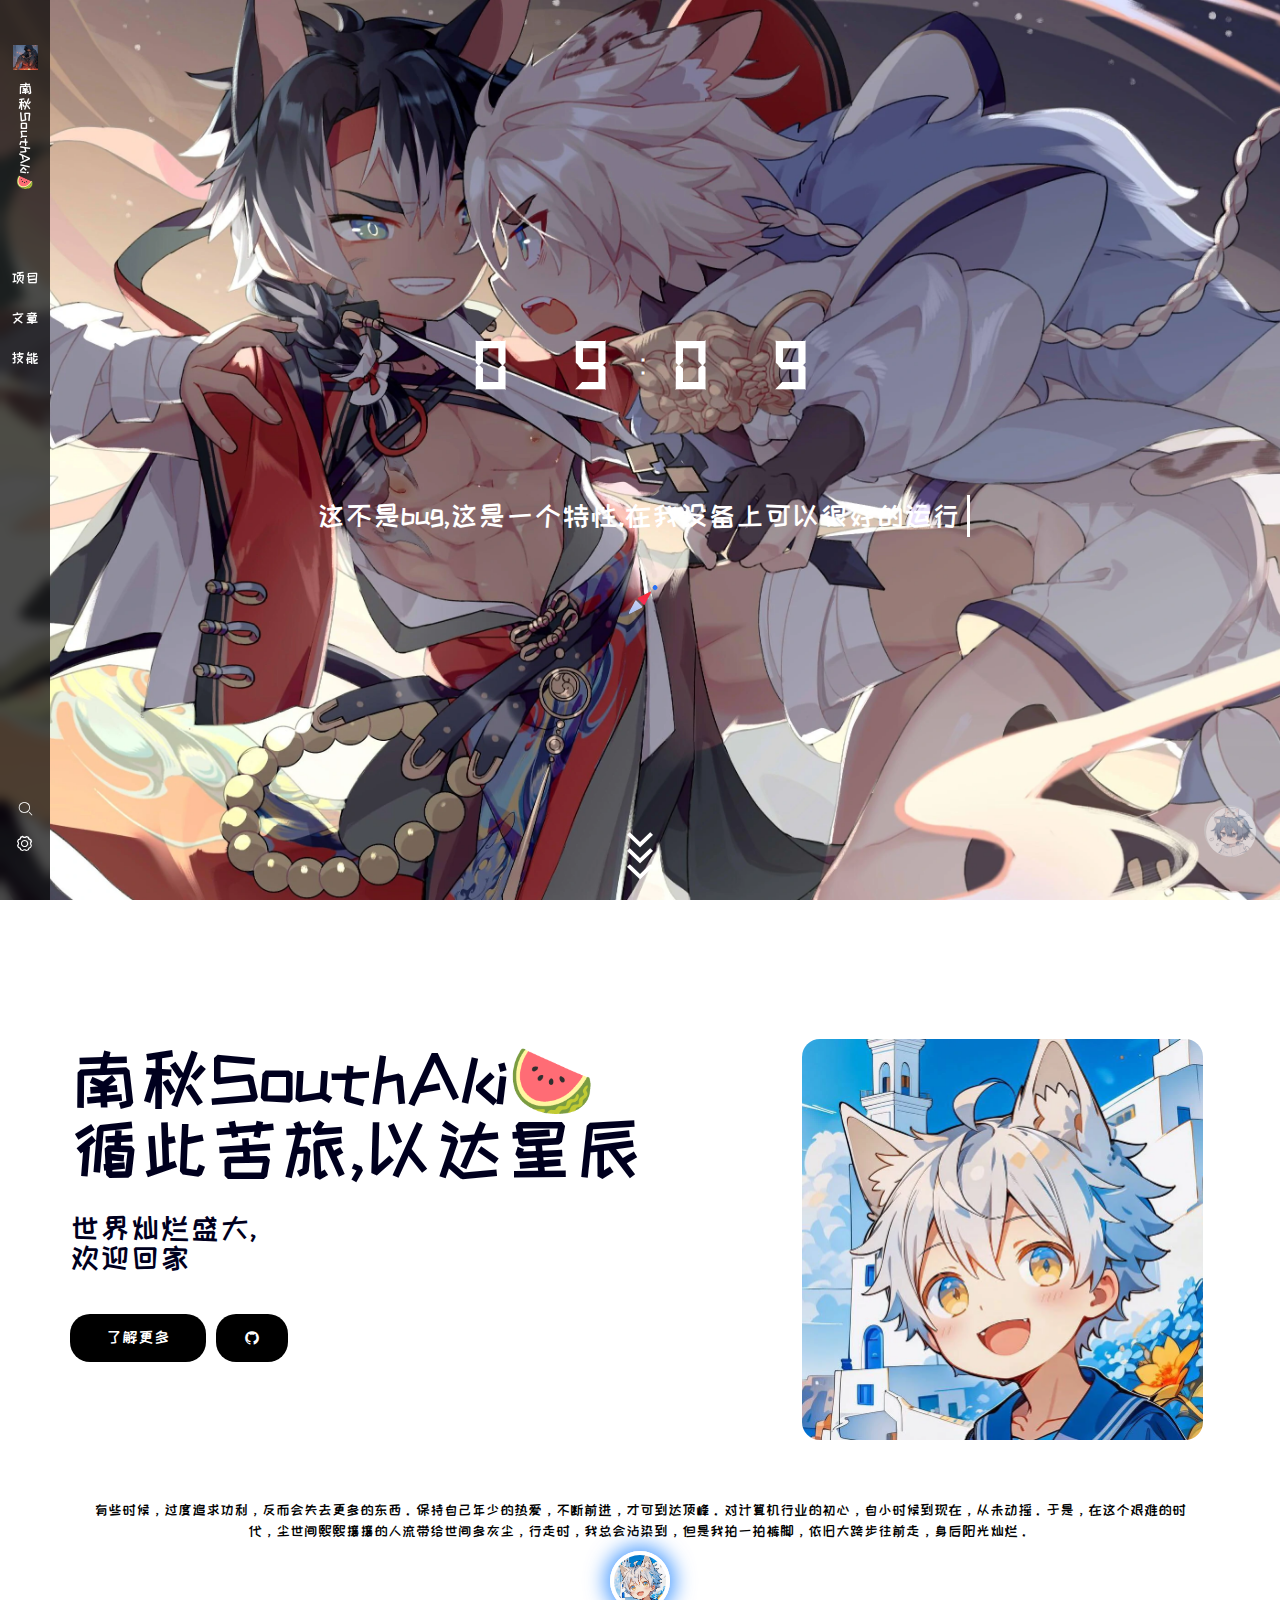
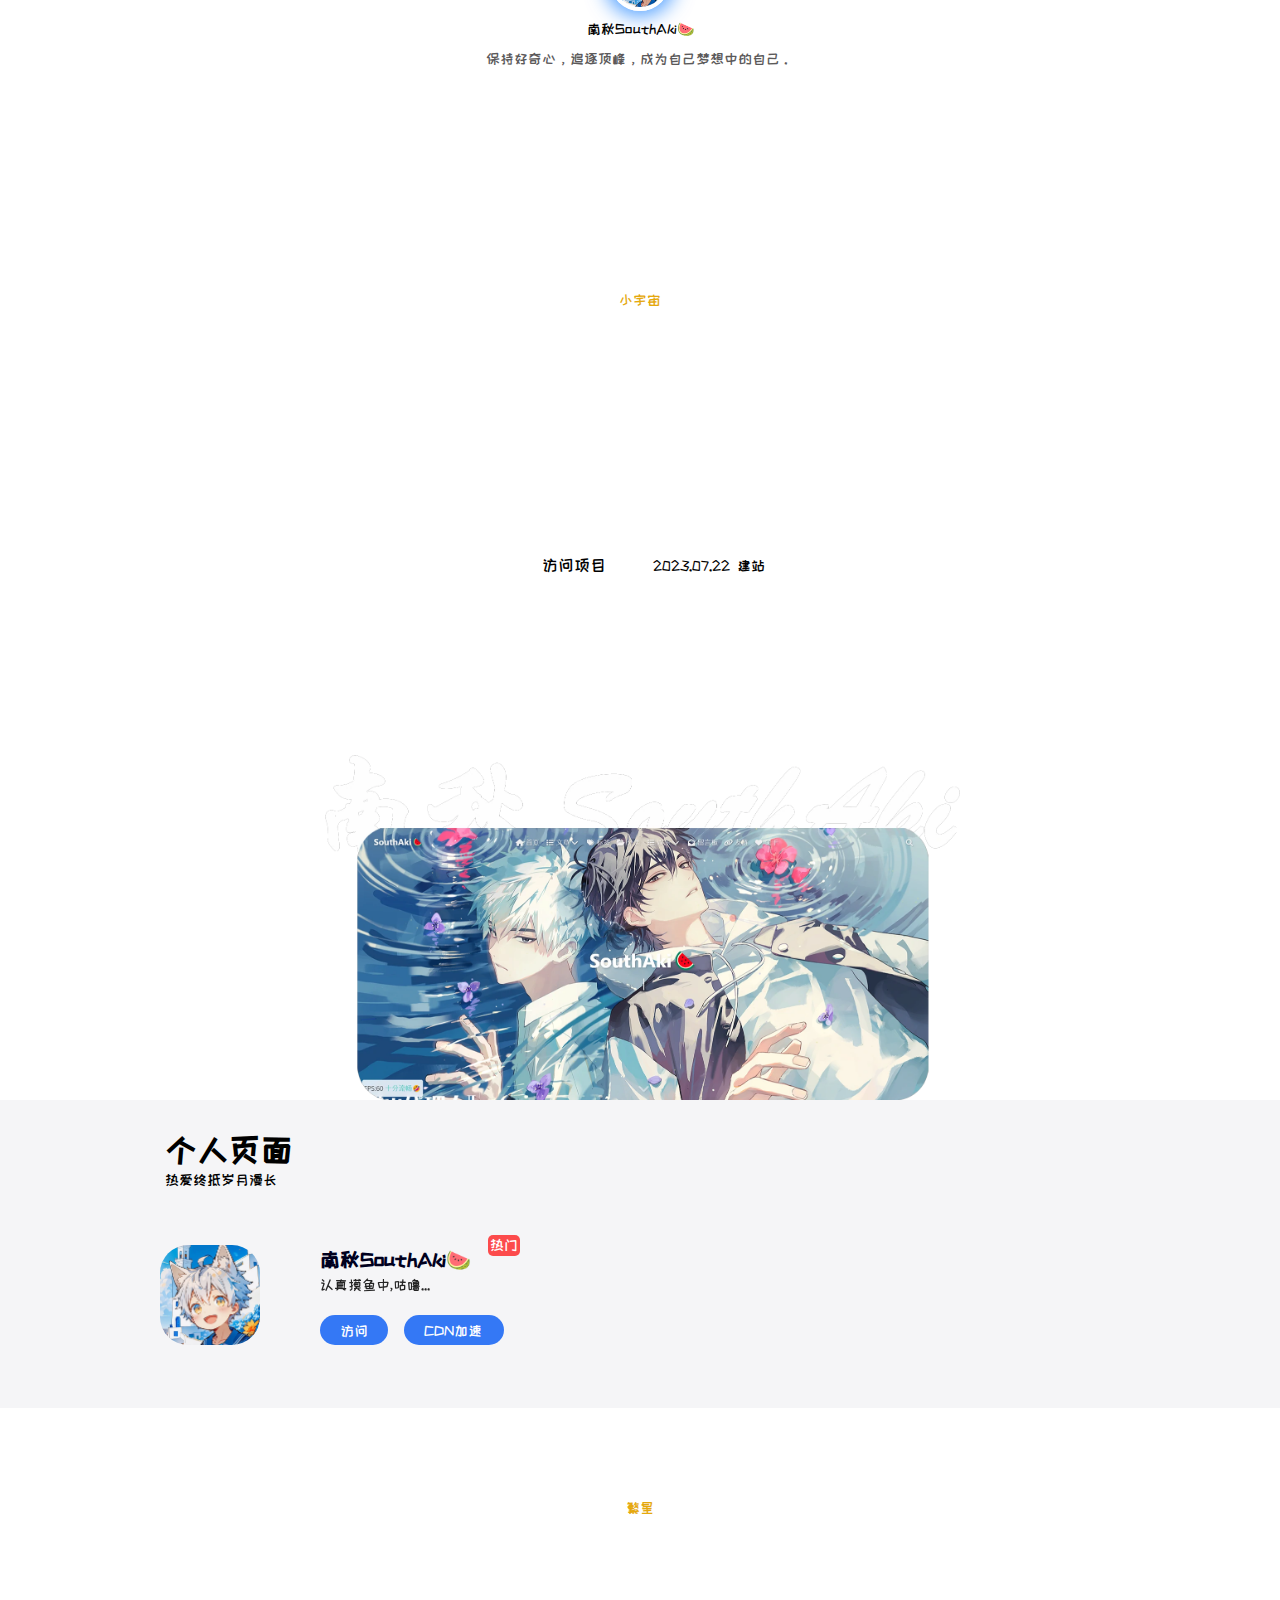
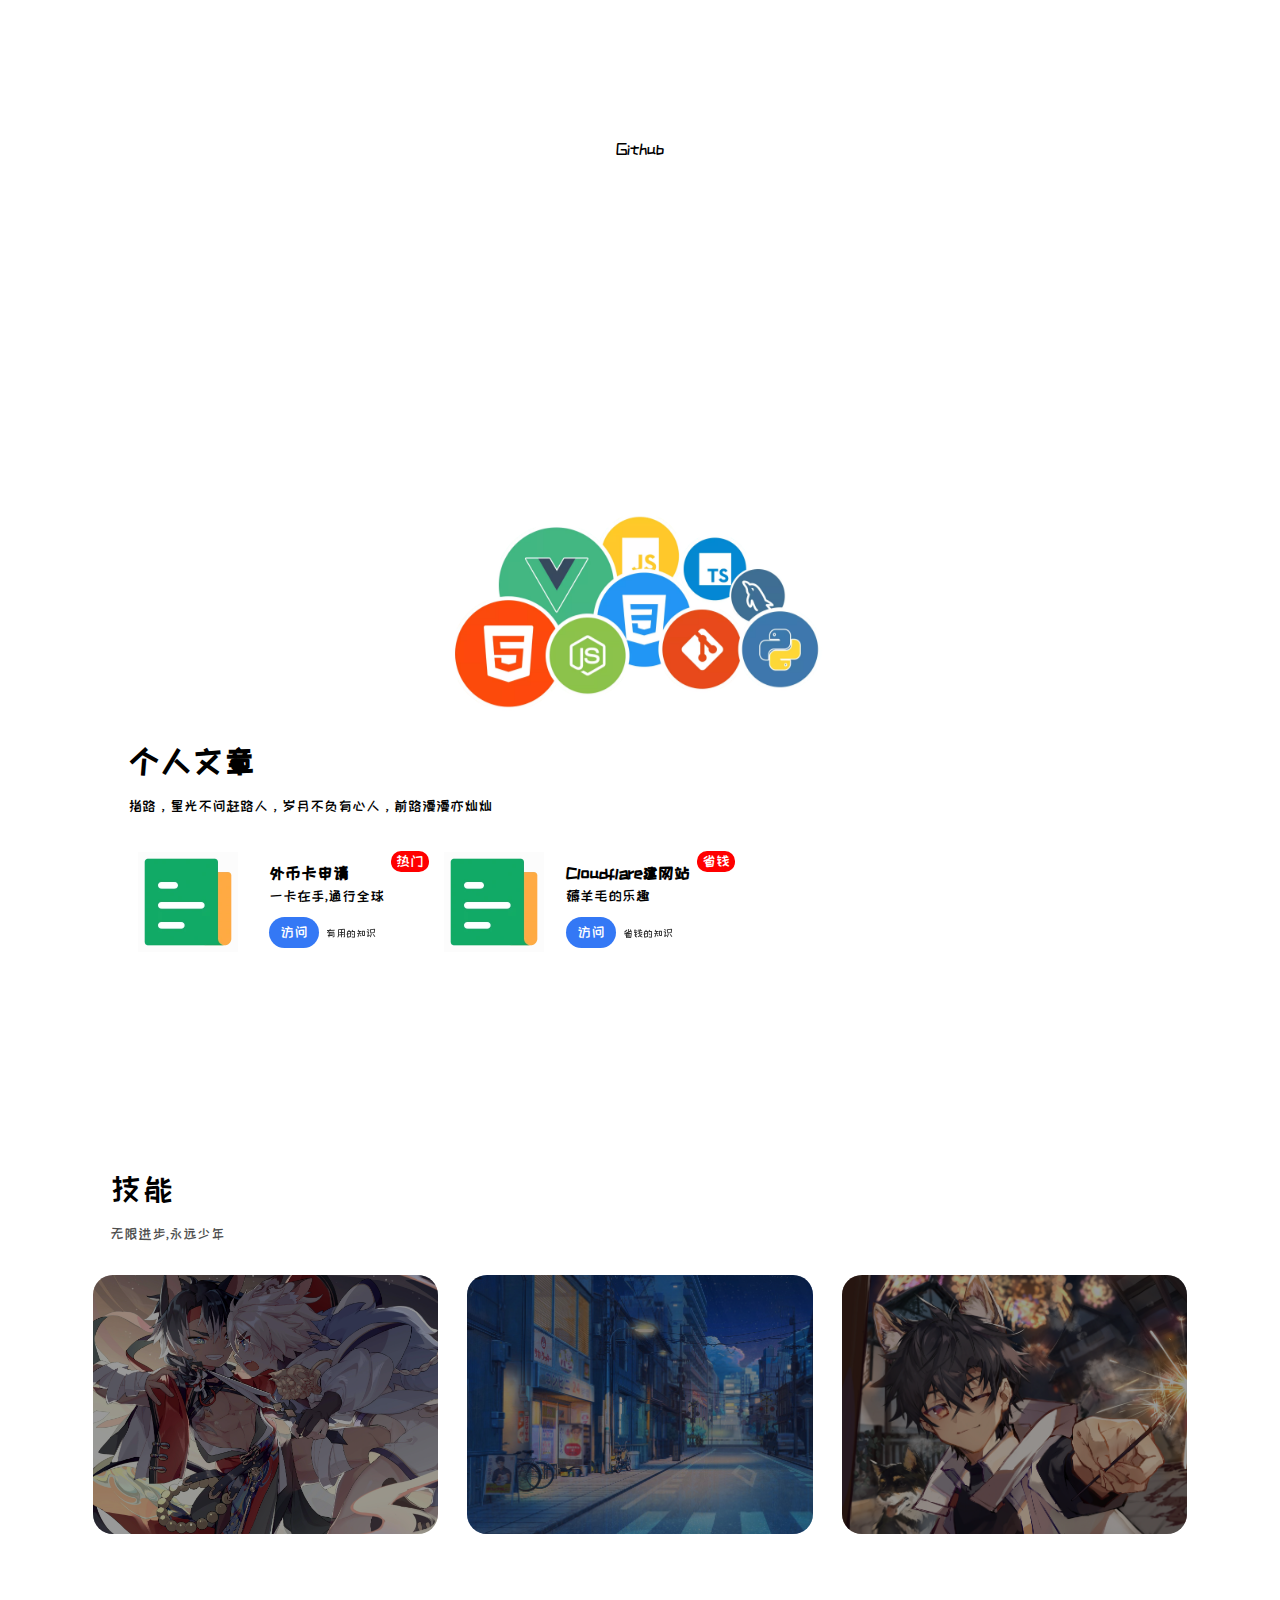
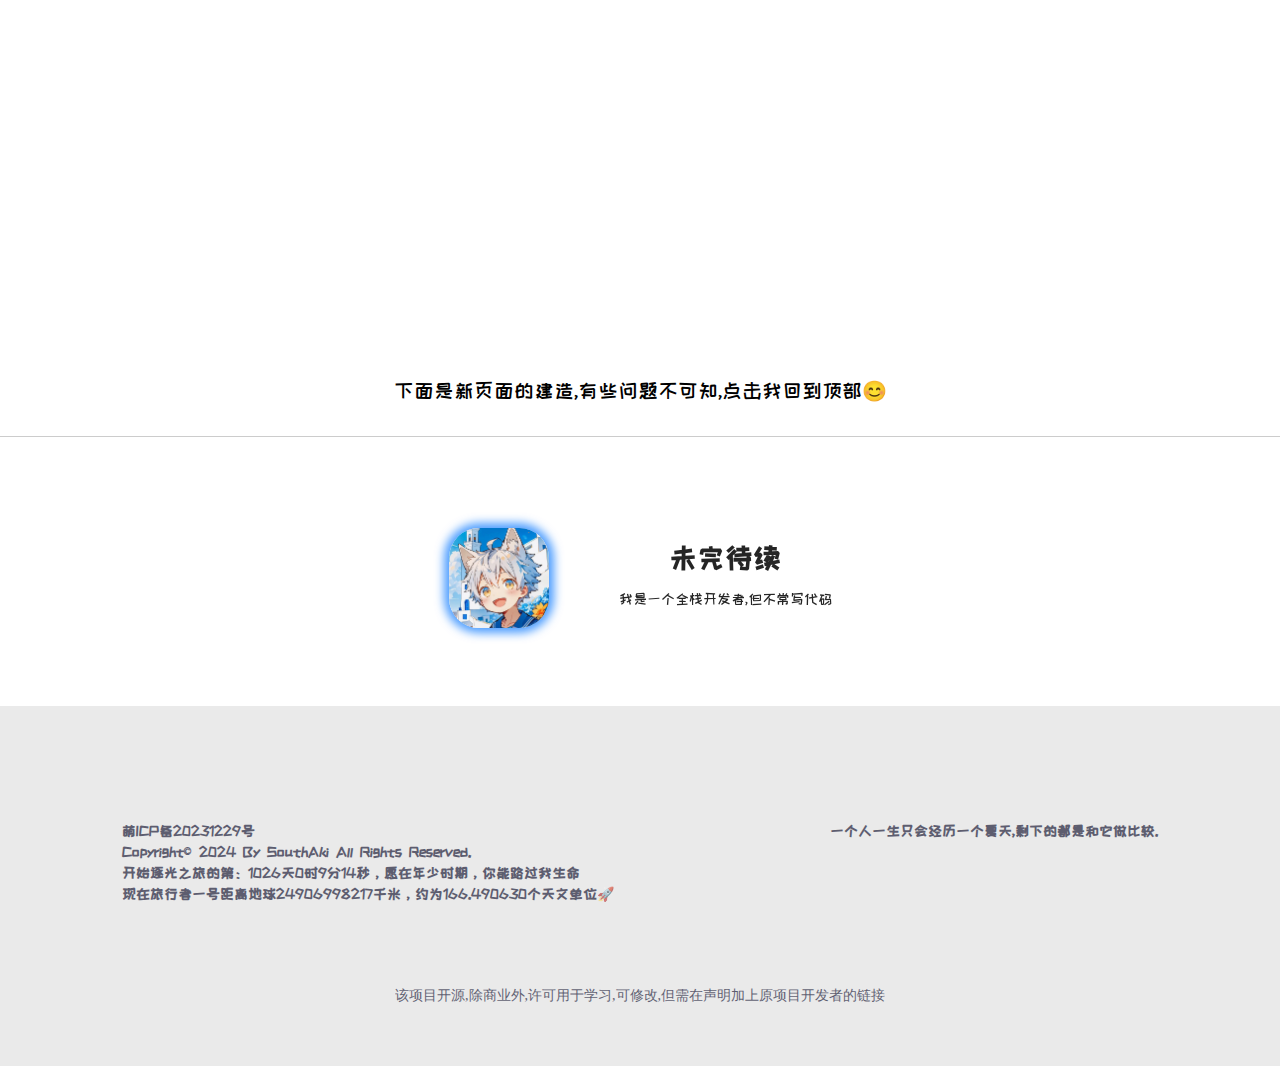
==== commit 1807812d: "Updata" ====
--- a/index.html
+++ b/index.html
@@ -36,23 +36,30 @@
 
             <div class="sideBar-nav">
                 <ul>
-                    <a href="#">
+                    <a href="#project">
                         <li>项目</li>
                     </a>
-                    <a href="#">
+                    <a href="#article">
                         <li>文章</li>
                     </a>
-                    <a href="#">
+                    <a href="#personal-skills">
                         <li>技能</li>
                     </a>
                 </ul>
             </div>
 
             <!-- 侧边栏底部搜索 -->
-            <div class="sideBar-search"><span class="iconfont icon-sousuo" id="search"></span></div>
+            <div class="sideBar-search">
+                <a href="#" onclick="return goToSearch()">
+                    <span class="iconfont icon-sousuo" id="search"></span>
+                </a>
+            </div>
+
             <!-- 侧边栏底部设置 -->
-            <div class="sideBar-setting" id="setting">
-                <span class="iconfont icon-shezhi"></span>
+            <div class="sideBar-setting">
+                <div id="setting" class="settingTop">
+                    <span class="iconfont icon-shezhi"></span>
+                </div>
                 <div class="box clearfix" id="settingBox">
                     <div class="smallprompt fr"></div>
                     <div class="prompt fl">
@@ -188,12 +195,6 @@
                     </svg>
                 </div>
 
-                <div class="poster-box-bottom clearfix" id="searchForm">
-                    <form>
-                        <input type="text" id="myinput" placeholder="&nbsp;&nbsp;输入搜索关键词" class="searchInput fl">
-                        <a href="#" class="searchBtn fr" id="mybtn">搜索</a>
-                    </form>
-                </div>
                 <!-- 和风天气-2024-02-06-update -->
                 <div id="he-plugin-simple"></div>
                 <!-- end -->
@@ -248,7 +249,7 @@
         </div>
 
         <!-- 项目页面 -->
-        <div class="project">
+        <div class="project" id="project">
             <div class="project-box">
                 <div class="project-top">
                     <span class="tips">小宇宙</span>
@@ -339,7 +340,7 @@
         <!-- end -->
 
         <!-- 个人技能 -->
-        <div class="personal-skills">
+        <div class="personal-skills" id="personal-skills">
             <div class="personal-skills-box">
                 <div class="personal-skills-title">技能</div>
                 <div class="personal-skills-info">无限进步,永远少年</div>
@@ -429,7 +430,7 @@
             <div class="footer-box-left fl">
                 <a href="">萌ICP备20231229号</a>
                 <p>Copyright© 2024 By SouthAki All Rights Reserved.</p>
-                <p id="RunTime" class="info""></p>
+                <p id="RunTime" class="info"></p>
             </div>
             <div class="footer-box-right fr">
                 一个人一生只会经历一个夏天,剩下的都是和它做比较.
@@ -446,7 +447,7 @@
             <div class="arrow-icon">
             </div>
         </div>
-    
+
         <div class="content">
             <!-- 上部分 -->
             <div class="content-top">
@@ -471,6 +472,10 @@
             </div>
         </div>
     </div>
+    <!-- end -->
+
+    <!-- 个人语录 -->
+    <!-- start -->
     <!-- end -->
 </body>
 
@@ -511,4 +516,24 @@
 <!-- swal弹窗 -->
 <script src="./js/sweetalert.min.js"></script>
 
+<script>
+    function goToSearch() {
+            // 创建一个新的 iframe 元素用于加载 loading 页面
+            var iframe = document.createElement('iframe');
+            iframe.src = 'loading.html'; // 这里指定了 loading.html 的路径
+            document.body.appendChild(iframe);
+
+            // 当 iframe 加载完成后执行的函数
+            iframe.onload = function () {
+                // 等待2秒钟后跳转到 search 页面
+                setTimeout(function () {
+                    window.location.href = 'search.html';
+                }, 2000); // 这里模拟了一个 2 秒的 loading 时间
+            };
+
+            // 阻止超链接默认行为
+            return false;
+        }
+</script>
+
 </html>--- a/css/style.css
+++ b/css/style.css
@@ -64,7 +64,7 @@
 
 .sideBar .sideBar-box .sideBar-nav ul li:hover {
     background-color: #5f85ff;
-    color: white;
+    color: black;
     /* border: 3px solid white; */
     outline: 3px solid white;
 }
@@ -93,12 +93,16 @@
     transform: translateX(-50%);
     width: 25px;
     height: 25px;
+
 }
 
 .sideBar .sideBar-box .sideBar-setting span {
     /* color: black; */
     font-size: 18px;
     font-family: "PingFang SC", "zk";
+    display: block;
+    width: 25px;
+    height: 27px;
 }
 
 .sideBar .sideBar-box .sideBar-setting .box {
@@ -108,7 +112,13 @@
     position: absolute;
     left: 20px;
     bottom: -20px;
-    display: none;
+    /* display: none; */
+    /* 效果的弹出渐变 :一共三步,缺一不可
+        需要注意的是:visibility: hidden;是将元素隐藏,但是依旧占用文档流.如果使用colapse元素一样隐藏,但是不占用文档流
+    */
+    visibility: hidden;
+    opacity: 0;
+    transition: all .5s linear;
 }
 
 .sideBar .sideBar-box .sideBar-setting .box .smallprompt {
@@ -119,7 +129,7 @@
     height: 200px;
     background: hsla(0, 0%, 100%, 0.7);
     backdrop-filter: blur(6px);
-    border-radius: 20px;
+    border-radius: 5px;
 }
 
 .sideBar .sideBar-box .sideBar-setting .box .prompt {
@@ -130,23 +140,22 @@
 
 .sideBar .sideBar-box .sideBar-setting .box .prompt .triangle {
     position: absolute;
-    bottom: 10px;
-    left: -16px;
+    bottom: 20px;
+    left: 4px;
     height: 0px;
     width: 0px;
-    border: 20px;
+    border: 10px;
     border-color: transparent #ffffffb3 transparent transparent;
     border-style: solid;
-
 }
 
 /* end */
 
 /* 主盒子 */
 .main .poster {
-    width: 100vw;
+    width: 100%;
     min-width: 100vw;
-    max-width: 100vw;
+    max-width: 100%;
     height: 100vh;
 }
 
@@ -278,29 +287,6 @@
 
 .main .poster .poster-box .poster-box-top .poster-box-top-time ul li:last-child {
     margin-right: 0;
-}
-
-.main .poster .poster-box .poster-box-bottom {
-    width: 45vw;
-    height: 40px;
-    /* visibility: hidden; */
-    display: none;
-}
-
-.main .poster .poster-box .poster-box-bottom .searchInput {
-    width: 90%;
-    height: 40px;
-    border-radius: 30px 0 0 30px;
-}
-
-.main .poster .poster-box .poster-box-bottom .searchBtn {
-    width: 10%;
-    height: 40px;
-    text-align: center;
-    line-height: 40px;
-    background-color: #5f85ff;
-    color: white;
-    border-radius: 0 30px 30px 0;
 }
 
 /* 个人信息按钮 */
@@ -513,7 +499,7 @@
 
 /* 个人信息区域 */
 .main .homepage {
-    width: 100vw;
+    width: 100%;
     height: 100vh;
     min-height: 700px;
 }
@@ -669,6 +655,23 @@
     height: 60px;
     border-radius: 50%;
     border: 4px solid #fff;
+    transition: all 1s;
+    transition: box-shadow 5s;
+    box-shadow: 0 0 20px 5px #0073ffb3;
+}
+
+.main .homepage .homepage-box .homepage-box-bottom .homepage-box-bottom-img:hover img {
+    width: 60px;
+    height: 60px;
+    border-radius: 50%;
+    border: 4px solid #fff;
+    transition: all 1s;
+    transform: rotate(360deg);
+    -webkit-transform: rotate(360deg);
+    border: 4px solid #ccc;
+    box-shadow: 0 0 40px 5px #0073ffb3;
+    transition: box-shadow 5s;
+    -webkit-transition: -webkit-transform 1s linear;
 }
 
 .main .homepage .homepage-box .homepage-box-bottom .homepage-box-bottom-info {
@@ -677,7 +680,7 @@
 }
 
 .main .project {
-    width: 100vw;
+    width: 100%;
     height: 100vh;
     min-height: 800px;
     display: flex;
@@ -1097,7 +1100,7 @@
 
 /* 个人技能页面 */
 .main .personal-skills {
-    width: 100vw;
+    width: 100%;
     height: 100vh;
     min-height: 800px;
     background: url('/images/personal-skills-bg.webp');
@@ -1271,6 +1274,7 @@
     height: 10vh;
     background: white;
     background-attachment: fixed;
+    cursor: pointer;
 }
 
 .alpha .alpha-box {
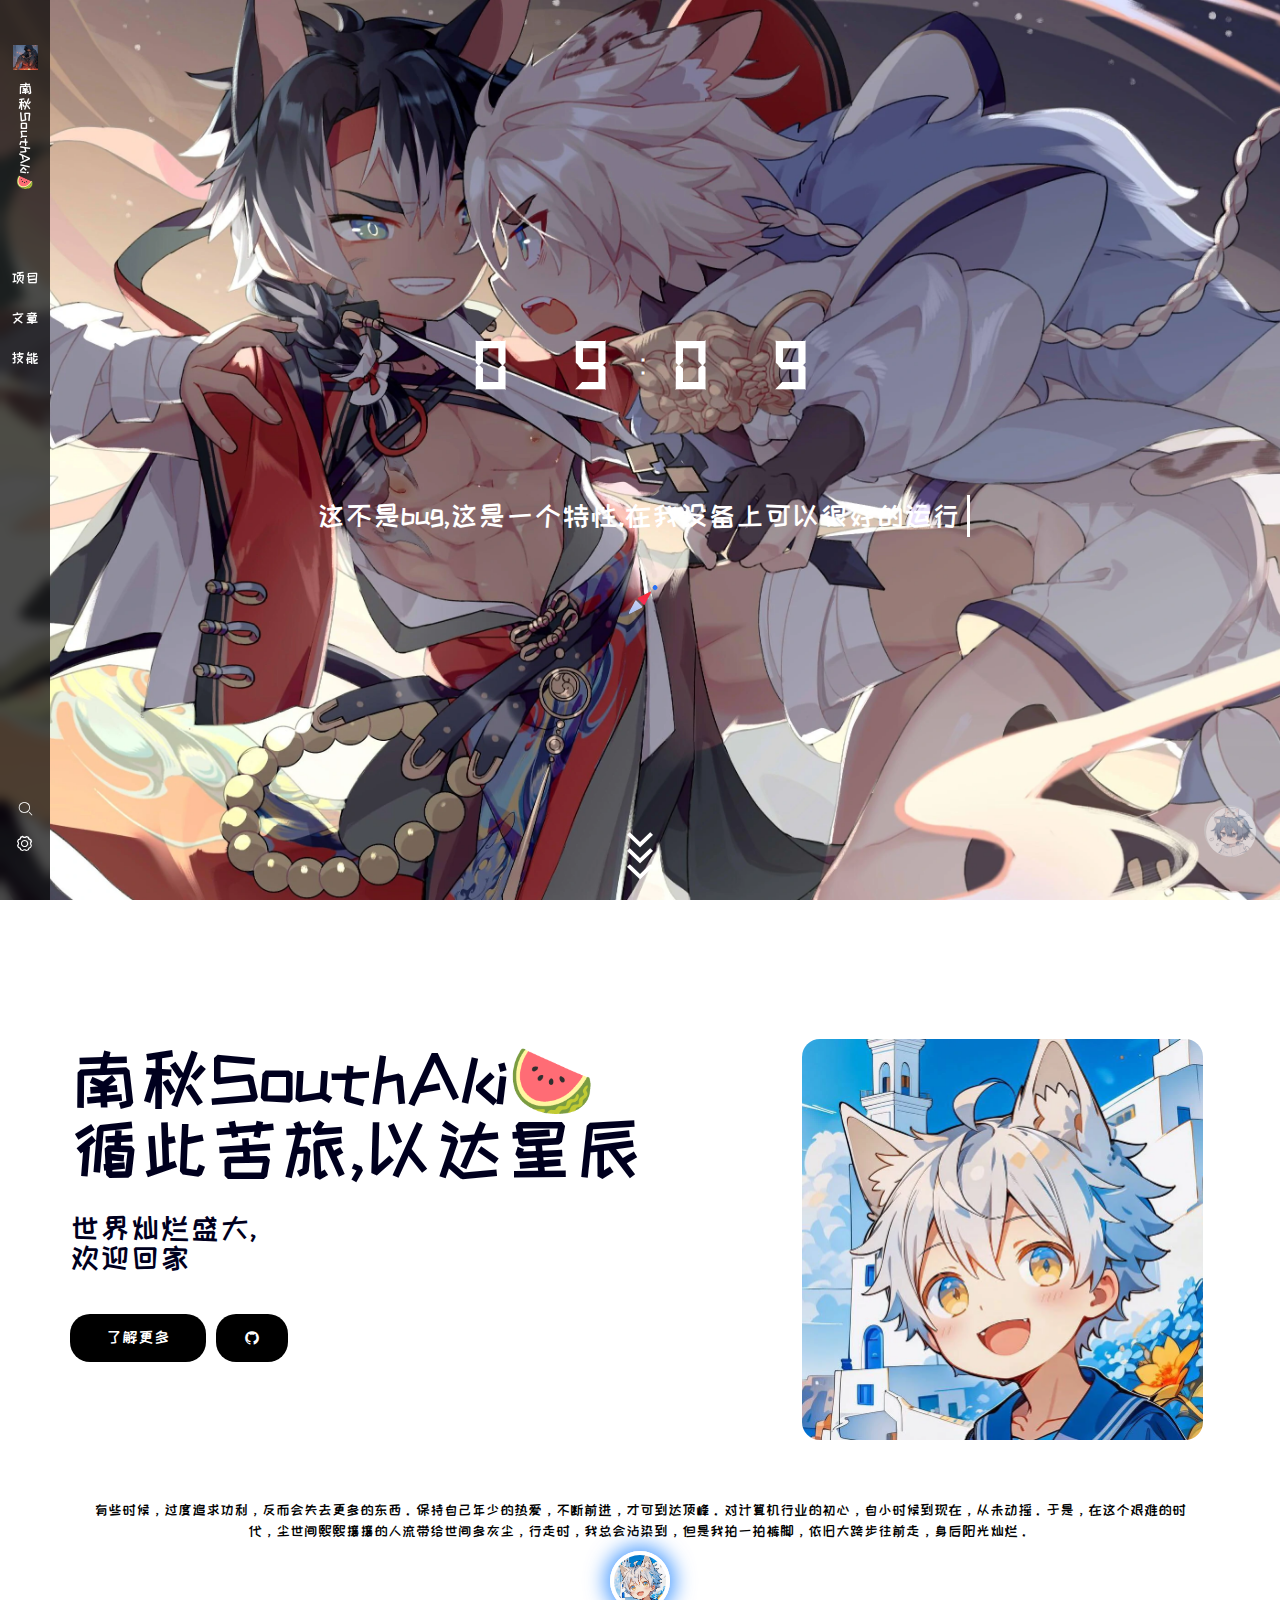
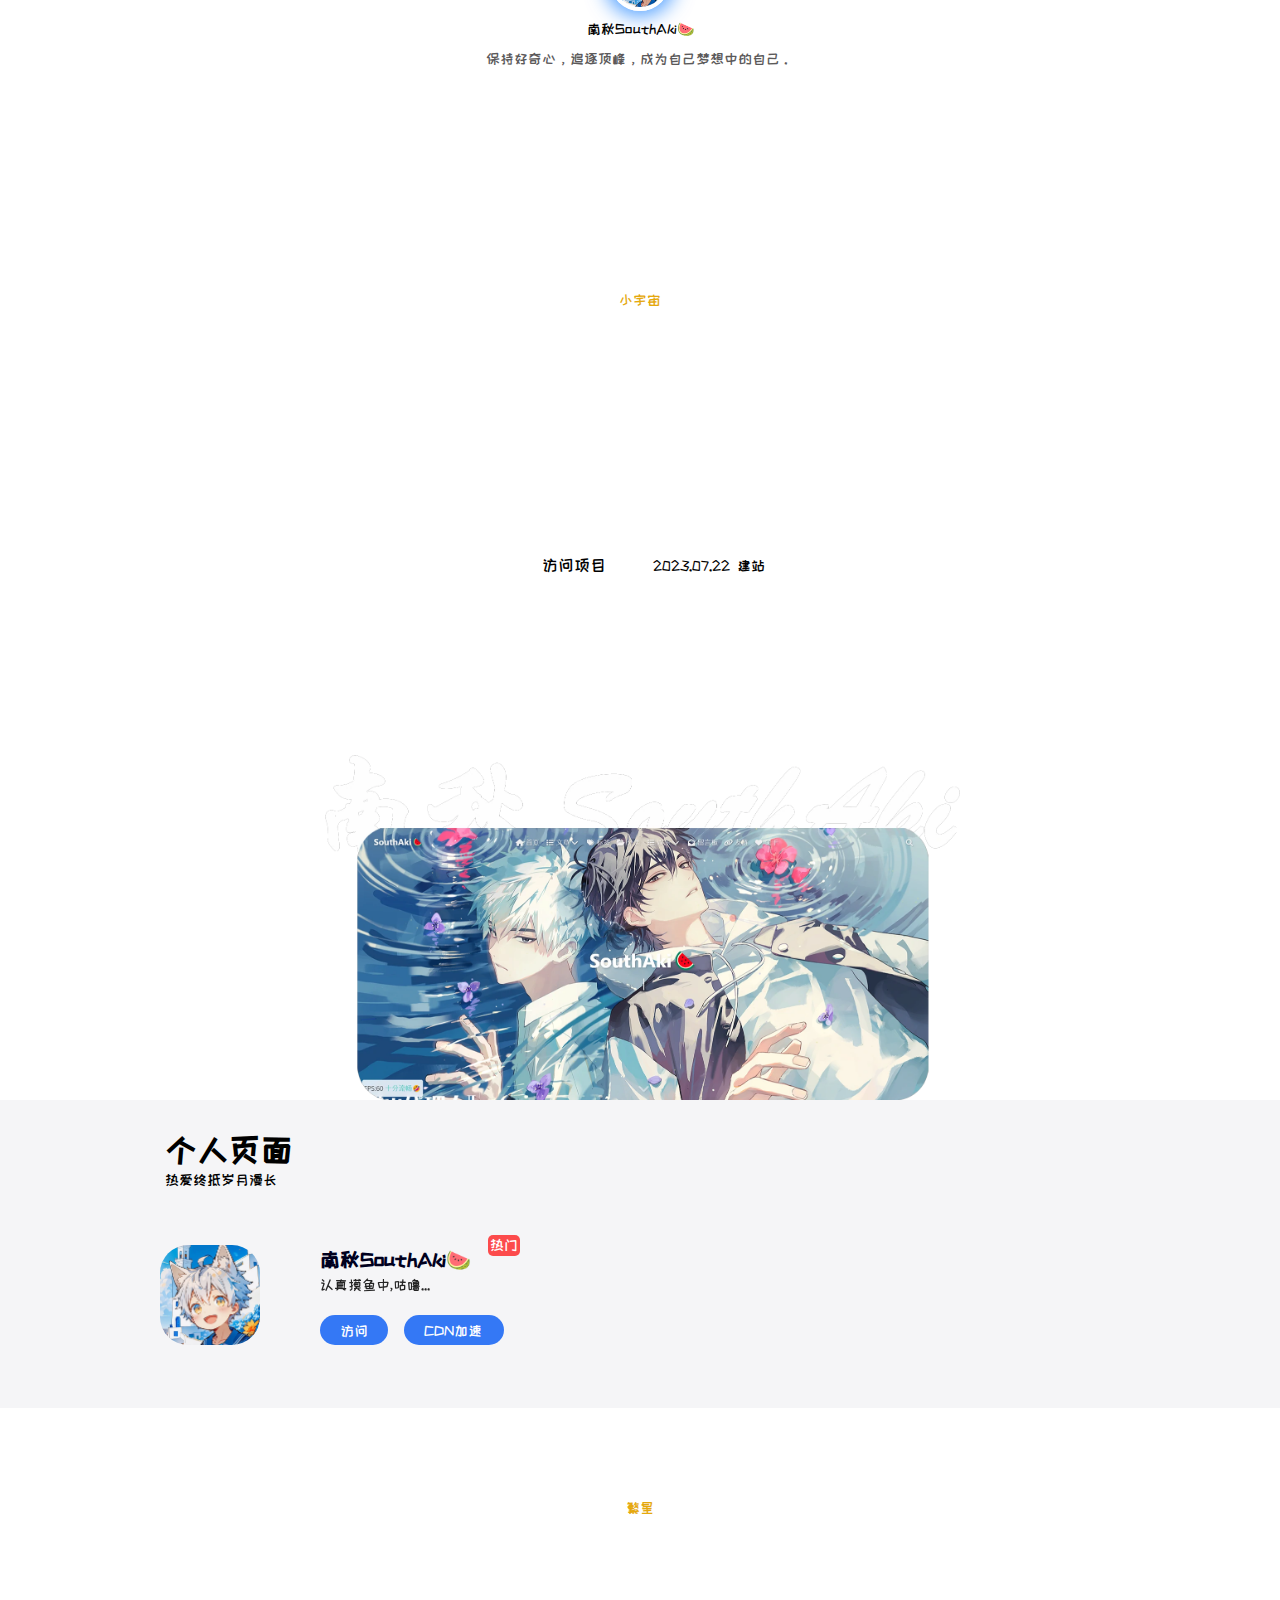
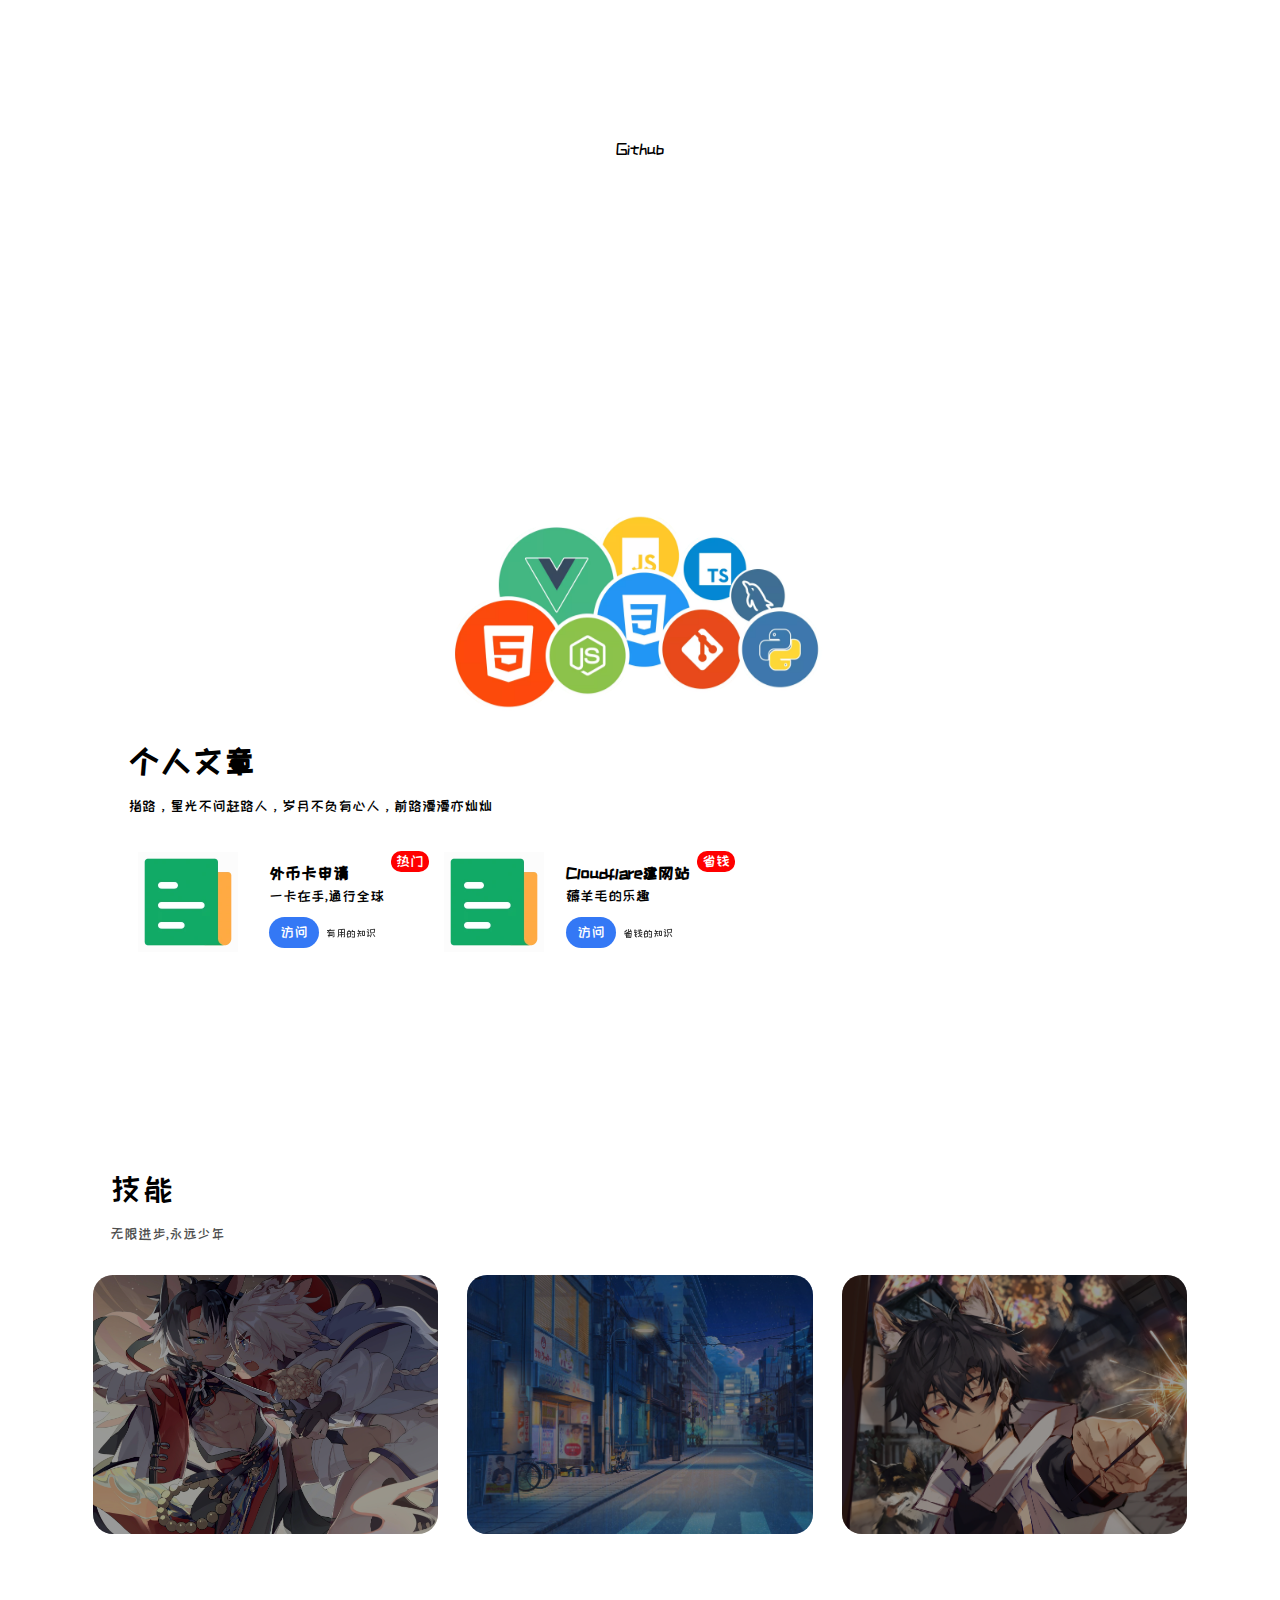
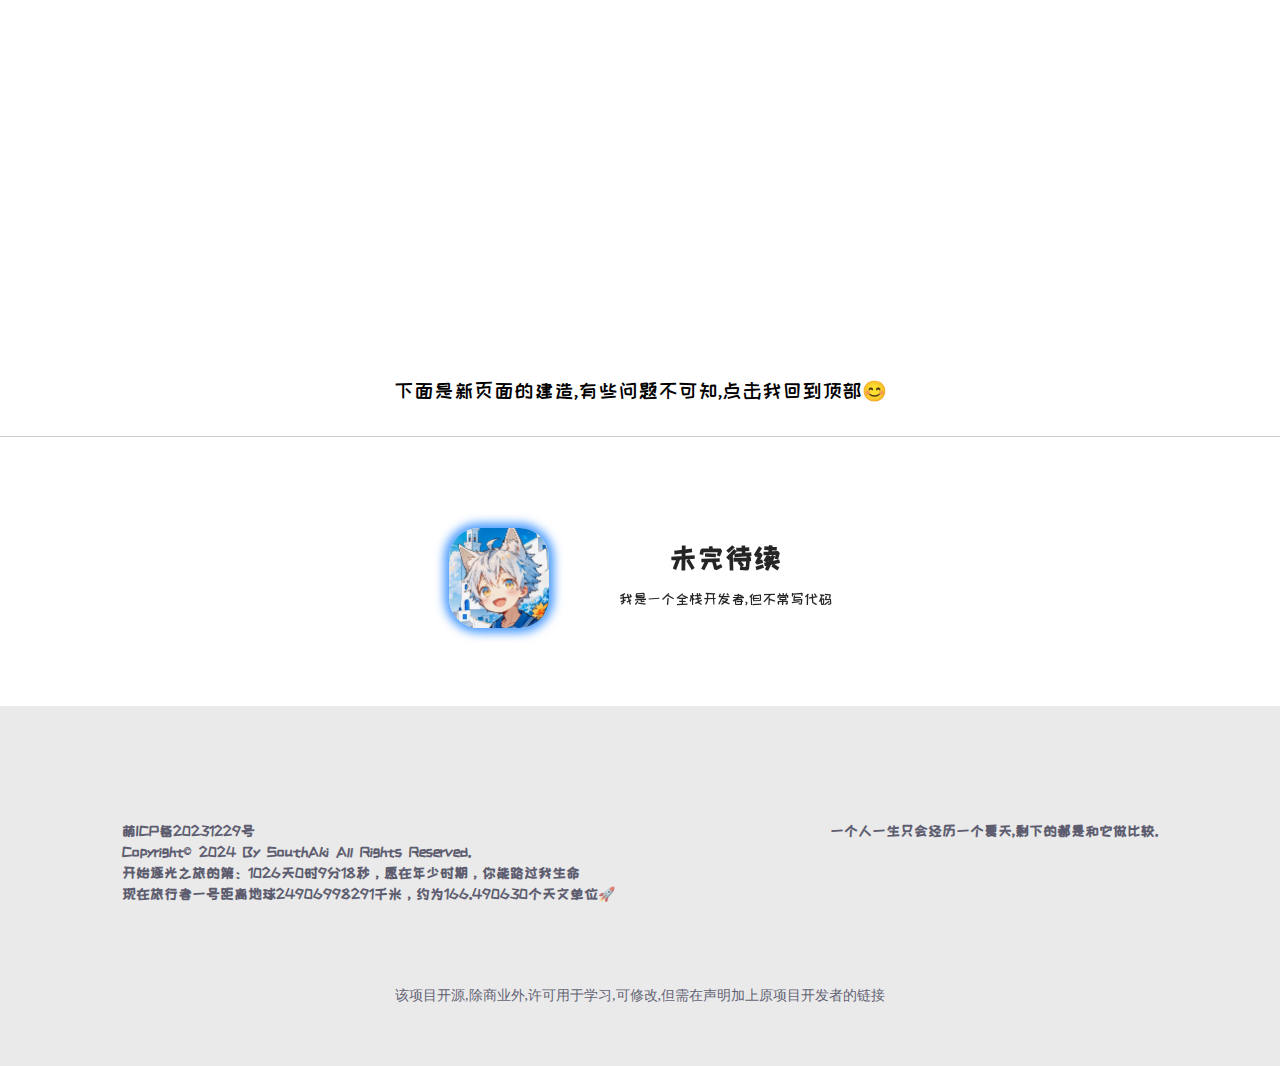
==== commit e2ce13be: "Update" ====
--- a/index.html
+++ b/index.html
@@ -50,7 +50,7 @@
 
             <!-- 侧边栏底部搜索 -->
             <div class="sideBar-search">
-                <a href="#" onclick="return goToSearch()">
+                <a href="./loading.html">
                     <span class="iconfont icon-sousuo" id="search"></span>
                 </a>
             </div>
@@ -61,7 +61,33 @@
                     <span class="iconfont icon-shezhi"></span>
                 </div>
                 <div class="box clearfix" id="settingBox">
-                    <div class="smallprompt fr"></div>
+                    <div class="smallprompt fr">
+                        <div class="nightMode">
+                            <label class="theme-switch">
+                                <input type="checkbox" class="theme-switch__checkbox" id="nightMode">
+                                <div class="theme-switch__container">
+                                    <div class="theme-switch__clouds"></div>
+                                    <div class="theme-switch__stars-container">
+                                        <svg xmlns="http://www.w3.org/2000/svg" viewBox="0 0 144 55" fill="none">
+                                            <path fill-rule="evenodd" clip-rule="evenodd"
+                                                d="M135.831 3.00688C135.055 3.85027 134.111 4.29946 133 4.35447C134.111 4.40947 135.055 4.85867 135.831 5.71123C136.607 6.55462 136.996 7.56303 136.996 8.72727C136.996 7.95722 137.172 7.25134 137.525 6.59129C137.886 5.93124 138.372 5.39954 138.98 5.00535C139.598 4.60199 140.268 4.39114 141 4.35447C139.88 4.2903 138.936 3.85027 138.16 3.00688C137.384 2.16348 136.996 1.16425 136.996 0C136.996 1.16425 136.607 2.16348 135.831 3.00688ZM31 23.3545C32.1114 23.2995 33.0551 22.8503 33.8313 22.0069C34.6075 21.1635 34.9956 20.1642 34.9956 19C34.9956 20.1642 35.3837 21.1635 36.1599 22.0069C36.9361 22.8503 37.8798 23.2903 39 23.3545C38.2679 23.3911 37.5976 23.602 36.9802 24.0053C36.3716 24.3995 35.8864 24.9312 35.5248 25.5913C35.172 26.2513 34.9956 26.9572 34.9956 27.7273C34.9956 26.563 34.6075 25.5546 33.8313 24.7112C33.0551 23.8587 32.1114 23.4095 31 23.3545ZM0 36.3545C1.11136 36.2995 2.05513 35.8503 2.83131 35.0069C3.6075 34.1635 3.99559 33.1642 3.99559 32C3.99559 33.1642 4.38368 34.1635 5.15987 35.0069C5.93605 35.8503 6.87982 36.2903 8 36.3545C7.26792 36.3911 6.59757 36.602 5.98015 37.0053C5.37155 37.3995 4.88644 37.9312 4.52481 38.5913C4.172 39.2513 3.99559 39.9572 3.99559 40.7273C3.99559 39.563 3.6075 38.5546 2.83131 37.7112C2.05513 36.8587 1.11136 36.4095 0 36.3545ZM56.8313 24.0069C56.0551 24.8503 55.1114 25.2995 54 25.3545C55.1114 25.4095 56.0551 25.8587 56.8313 26.7112C57.6075 27.5546 57.9956 28.563 57.9956 29.7273C57.9956 28.9572 58.172 28.2513 58.5248 27.5913C58.8864 26.9312 59.3716 26.3995 59.9802 26.0053C60.5976 25.602 61.2679 25.3911 62 25.3545C60.8798 25.2903 59.9361 24.8503 59.1599 24.0069C58.3837 23.1635 57.9956 22.1642 57.9956 21C57.9956 22.1642 57.6075 23.1635 56.8313 24.0069ZM81 25.3545C82.1114 25.2995 83.0551 24.8503 83.8313 24.0069C84.6075 23.1635 84.9956 22.1642 84.9956 21C84.9956 22.1642 85.3837 23.1635 86.1599 24.0069C86.9361 24.8503 87.8798 25.2903 89 25.3545C88.2679 25.3911 87.5976 25.602 86.9802 26.0053C86.3716 26.3995 85.8864 26.9312 85.5248 27.5913C85.172 28.2513 84.9956 28.9572 84.9956 29.7273C84.9956 28.563 84.6075 27.5546 83.8313 26.7112C83.0551 25.8587 82.1114 25.4095 81 25.3545ZM136 36.3545C137.111 36.2995 138.055 35.8503 138.831 35.0069C139.607 34.1635 139.996 33.1642 139.996 32C139.996 33.1642 140.384 34.1635 141.16 35.0069C141.936 35.8503 142.88 36.2903 144 36.3545C143.268 36.3911 142.598 36.602 141.98 37.0053C141.372 37.3995 140.886 37.9312 140.525 38.5913C140.172 39.2513 139.996 39.9572 139.996 40.7273C139.996 39.563 139.607 38.5546 138.831 37.7112C138.055 36.8587 137.111 36.4095 136 36.3545ZM101.831 49.0069C101.055 49.8503 100.111 50.2995 99 50.3545C100.111 50.4095 101.055 50.8587 101.831 51.7112C102.607 52.5546 102.996 53.563 102.996 54.7273C102.996 53.9572 103.172 53.2513 103.525 52.5913C103.886 51.9312 104.372 51.3995 104.98 51.0053C105.598 50.602 106.268 50.3911 107 50.3545C105.88 50.2903 104.936 49.8503 104.16 49.0069C103.384 48.1635 102.996 47.1642 102.996 46C102.996 47.1642 102.607 48.1635 101.831 49.0069Z"
+                                                fill="currentColor"></path>
+                                        </svg>
+                                    </div>
+                                    <div class="theme-switch__circle-container">
+                                        <div class="theme-switch__sun-moon-container">
+                                            <div class="theme-switch__moon">
+                                                <div class="theme-switch__spot"></div>
+                                                <div class="theme-switch__spot"></div>
+                                                <div class="theme-switch__spot"></div>
+                                            </div>
+                                        </div>
+                                    </div>
+                                </div>
+                            </label>
+                            <span>夜间模式</span>
+                        </div>
+                    </div>
                     <div class="prompt fl">
                         <div class="triangle"></div>
                     </div>
@@ -416,7 +442,7 @@
 
         <!-- 右下角的个人卡片 -->
         <div class="personalInformationButton">
-            <img src="./images/hello.webp" alt="">
+            <img src="./images/hello.webp" alt="" id="personalInformationButtonImg">
             <div class="returnTop" id="returnTop">
                 <span class="iconfont icon-zhiding"></span>
             </div>
@@ -476,6 +502,20 @@
 
     <!-- 个人语录 -->
     <!-- start -->
+    <div class="personalQuotes" id="personalQuotes">
+        <div class="personalQuotesBox">
+            <img src="./images/personalBox-info.webp" alt="">
+            <div class="close" id="close">
+                <img src="./images/close.webp" alt="">
+            </div>
+        </div>
+
+    </div>
+    <!-- end -->
+
+    <!-- 全页面蒙版 -->
+    <!-- start -->
+    <div class="mask" id="mask"></div>
     <!-- end -->
 </body>
 
@@ -516,24 +556,4 @@
 <!-- swal弹窗 -->
 <script src="./js/sweetalert.min.js"></script>
 
-<script>
-    function goToSearch() {
-            // 创建一个新的 iframe 元素用于加载 loading 页面
-            var iframe = document.createElement('iframe');
-            iframe.src = 'loading.html'; // 这里指定了 loading.html 的路径
-            document.body.appendChild(iframe);
-
-            // 当 iframe 加载完成后执行的函数
-            iframe.onload = function () {
-                // 等待2秒钟后跳转到 search 页面
-                setTimeout(function () {
-                    window.location.href = 'search.html';
-                }, 2000); // 这里模拟了一个 2 秒的 loading 时间
-            };
-
-            // 阻止超链接默认行为
-            return false;
-        }
-</script>
-
 </html>--- a/css/style.css
+++ b/css/style.css
@@ -1,5 +1,8 @@
 /*业务样式*/
-/* 备注:顶部导航栏的z-index是30 */
+/* 备注:顶部导航栏的z-index是30
+ * mask的z-index是30,
+ * 个人弹窗的z-index是40 
+ */
 
 /* 侧边栏 */
 /* start */
@@ -130,6 +133,224 @@
     background: hsla(0, 0%, 100%, 0.7);
     backdrop-filter: blur(6px);
     border-radius: 5px;
+}
+
+.sideBar .sideBar-box .sideBar-setting .box .smallprompt .nightMode {
+    position: absolute;
+    top: 10%;
+    right: 10%;
+}
+
+.sideBar .sideBar-box .sideBar-setting .box .smallprompt .nightMode .theme-switch {
+    --toggle-size: 6px;
+    /* the size is adjusted using font-size,
+     this is not transform scale,
+     so you can choose any size */
+    --container-width: 5.625em;
+    --container-height: 2.5em;
+    --container-radius: 6.25em;
+    /* radius 0 - minecraft mode :) */
+    --container-light-bg: #3D7EAE;
+    --container-night-bg: #1D1F2C;
+    --circle-container-diameter: 3.375em;
+    --sun-moon-diameter: 2.125em;
+    --sun-bg: #ECCA2F;
+    --moon-bg: #C4C9D1;
+    --spot-color: #959DB1;
+    --circle-container-offset: calc((var(--circle-container-diameter) - var(--container-height)) / 2 * -1);
+    --stars-color: #fff;
+    --clouds-color: #F3FDFF;
+    --back-clouds-color: #AACADF;
+    --transition: .5s cubic-bezier(0, -0.02, 0.4, 1.25);
+    --circle-transition: .3s cubic-bezier(0, -0.02, 0.35, 1.17);
+}
+
+.sideBar .sideBar-box .sideBar-setting .box .smallprompt .nightMode .theme-switch,
+.theme-switch *,
+.theme-switch *::before,
+.theme-switch *::after {
+    -webkit-box-sizing: border-box;
+    box-sizing: border-box;
+    margin: 0;
+    padding: 0;
+    font-size: var(--toggle-size);
+}
+
+.sideBar .sideBar-box .sideBar-setting .box .smallprompt .nightMode .theme-switch .theme-switch__container {
+    width: var(--container-width);
+    height: var(--container-height);
+    background-color: var(--container-light-bg);
+    border-radius: var(--container-radius);
+    overflow: hidden;
+    cursor: pointer;
+    -webkit-box-shadow: 0em -0.062em 0.062em rgba(0, 0, 0, 0.25), 0em 0.062em 0.125em rgba(255, 255, 255, 0.94);
+    box-shadow: 0em -0.062em 0.062em rgba(0, 0, 0, 0.25), 0em 0.062em 0.125em rgba(255, 255, 255, 0.94);
+    -webkit-transition: var(--transition);
+    -o-transition: var(--transition);
+    transition: var(--transition);
+    position: relative;
+}
+
+.sideBar .sideBar-box .sideBar-setting .box .smallprompt .nightMode .theme-switch .theme-switch__container::before {
+    content: "";
+    position: absolute;
+    z-index: 1;
+    inset: 0;
+    -webkit-box-shadow: 0em 0.05em 0.187em rgba(0, 0, 0, 0.25) inset, 0em 0.05em 0.187em rgba(0, 0, 0, 0.25) inset;
+    box-shadow: 0em 0.05em 0.187em rgba(0, 0, 0, 0.25) inset, 0em 0.05em 0.187em rgba(0, 0, 0, 0.25) inset;
+    border-radius: var(--container-radius)
+}
+
+.sideBar .sideBar-box .sideBar-setting .box .smallprompt .nightMode .theme-switch .theme-switch__checkbox {
+    display: none;
+}
+
+.sideBar .sideBar-box .sideBar-setting .box .smallprompt .nightMode .theme-switch .theme-switch__circle-container {
+    width: var(--circle-container-diameter);
+    height: var(--circle-container-diameter);
+    background-color: rgba(255, 255, 255, 0.1);
+    position: absolute;
+    left: var(--circle-container-offset);
+    top: var(--circle-container-offset);
+    border-radius: var(--container-radius);
+    -webkit-box-shadow: inset 0 0 0 3.375em rgba(255, 255, 255, 0.1), inset 0 0 0 3.375em rgba(255, 255, 255, 0.1), 0 0 0 0.625em rgba(255, 255, 255, 0.1), 0 0 0 1.25em rgba(255, 255, 255, 0.1);
+    box-shadow: inset 0 0 0 3.375em rgba(255, 255, 255, 0.1), inset 0 0 0 3.375em rgba(255, 255, 255, 0.1), 0 0 0 0.625em rgba(255, 255, 255, 0.1), 0 0 0 1.25em rgba(255, 255, 255, 0.1);
+    display: -webkit-box;
+    display: -ms-flexbox;
+    display: flex;
+    -webkit-transition: var(--circle-transition);
+    -o-transition: var(--circle-transition);
+    transition: var(--circle-transition);
+    pointer-events: none;
+}
+
+.sideBar .sideBar-box .sideBar-setting .box .smallprompt .nightMode .theme-switch .theme-switch__sun-moon-container {
+    pointer-events: auto;
+    position: relative;
+    z-index: 2;
+    width: var(--sun-moon-diameter);
+    height: var(--sun-moon-diameter);
+    margin: auto;
+    border-radius: var(--container-radius);
+    background-color: var(--sun-bg);
+    -webkit-box-shadow: 0.062em 0.062em 0.062em 0em rgba(254, 255, 239, 0.61) inset, 0em -0.062em 0.062em 0em #a1872a inset;
+    box-shadow: 0.062em 0.062em 0.062em 0em rgba(254, 255, 239, 0.61) inset, 0em -0.062em 0.062em 0em #a1872a inset;
+    -webkit-filter: drop-shadow(0.062em 0.125em 0.125em rgba(0, 0, 0, 0.25)) drop-shadow(0em 0.062em 0.125em rgba(0, 0, 0, 0.25));
+    filter: drop-shadow(0.062em 0.125em 0.125em rgba(0, 0, 0, 0.25)) drop-shadow(0em 0.062em 0.125em rgba(0, 0, 0, 0.25));
+    overflow: hidden;
+    -webkit-transition: var(--transition);
+    -o-transition: var(--transition);
+    transition: var(--transition);
+}
+
+.sideBar .sideBar-box .sideBar-setting .box .smallprompt .nightMode .theme-switch .theme-switch__moon {
+    -webkit-transform: translateX(100%);
+    -ms-transform: translateX(100%);
+    transform: translateX(100%);
+    width: 100%;
+    height: 100%;
+    background-color: var(--moon-bg);
+    border-radius: inherit;
+    -webkit-box-shadow: 0.062em 0.062em 0.062em 0em rgba(254, 255, 239, 0.61) inset, 0em -0.062em 0.062em 0em #969696 inset;
+    box-shadow: 0.062em 0.062em 0.062em 0em rgba(254, 255, 239, 0.61) inset, 0em -0.062em 0.062em 0em #969696 inset;
+    -webkit-transition: var(--transition);
+    -o-transition: var(--transition);
+    transition: var(--transition);
+    position: relative;
+}
+
+.sideBar .sideBar-box .sideBar-setting .box .smallprompt .nightMode .theme-switch .theme-switch__spot {
+    position: absolute;
+    top: 0.75em;
+    left: 0.312em;
+    width: 0.75em;
+    height: 0.75em;
+    border-radius: var(--container-radius);
+    background-color: var(--spot-color);
+    -webkit-box-shadow: 0em 0.0312em 0.062em rgba(0, 0, 0, 0.25) inset;
+    box-shadow: 0em 0.0312em 0.062em rgba(0, 0, 0, 0.25) inset;
+}
+
+.sideBar .sideBar-box .sideBar-setting .box .smallprompt .nightMode .theme-switch .theme-switch__spot:nth-of-type(2) {
+    width: 0.375em;
+    height: 0.375em;
+    top: 0.937em;
+    left: 1.375em;
+}
+
+.sideBar .sideBar-box .sideBar-setting .box .smallprompt .nightMode .theme-switch .theme-switch__spot:nth-last-of-type(3) {
+    width: 0.25em;
+    height: 0.25em;
+    top: 0.312em;
+    left: 0.812em;
+}
+
+.sideBar .sideBar-box .sideBar-setting .box .smallprompt .nightMode .theme-switch .theme-switch__clouds {
+    width: 1.25em;
+    height: 1.25em;
+    background-color: var(--clouds-color);
+    border-radius: var(--container-radius);
+    position: absolute;
+    bottom: -0.625em;
+    left: 0.312em;
+    -webkit-box-shadow: 0.937em 0.312em var(--clouds-color), -0.312em -0.312em var(--back-clouds-color), 1.437em 0.375em var(--clouds-color), 0.5em -0.125em var(--back-clouds-color), 2.187em 0 var(--clouds-color), 1.25em -0.062em var(--back-clouds-color), 2.937em 0.312em var(--clouds-color), 2em -0.312em var(--back-clouds-color), 3.625em -0.062em var(--clouds-color), 2.625em 0em var(--back-clouds-color), 4.5em -0.312em var(--clouds-color), 3.375em -0.437em var(--back-clouds-color), 4.625em -1.75em 0 0.437em var(--clouds-color), 4em -0.625em var(--back-clouds-color), 4.125em -2.125em 0 0.437em var(--back-clouds-color);
+    box-shadow: 0.937em 0.312em var(--clouds-color), -0.312em -0.312em var(--back-clouds-color), 1.437em 0.375em var(--clouds-color), 0.5em -0.125em var(--back-clouds-color), 2.187em 0 var(--clouds-color), 1.25em -0.062em var(--back-clouds-color), 2.937em 0.312em var(--clouds-color), 2em -0.312em var(--back-clouds-color), 3.625em -0.062em var(--clouds-color), 2.625em 0em var(--back-clouds-color), 4.5em -0.312em var(--clouds-color), 3.375em -0.437em var(--back-clouds-color), 4.625em -1.75em 0 0.437em var(--clouds-color), 4em -0.625em var(--back-clouds-color), 4.125em -2.125em 0 0.437em var(--back-clouds-color);
+    -webkit-transition: 0.5s cubic-bezier(0, -0.02, 0.4, 1.25);
+    -o-transition: 0.5s cubic-bezier(0, -0.02, 0.4, 1.25);
+    transition: 0.5s cubic-bezier(0, -0.02, 0.4, 1.25);
+}
+
+.sideBar .sideBar-box .sideBar-setting .box .smallprompt .nightMode .theme-switch .theme-switch__stars-container {
+    position: absolute;
+    color: var(--stars-color);
+    top: -100%;
+    left: 0.312em;
+    width: 2.75em;
+    height: auto;
+    -webkit-transition: var(--transition);
+    -o-transition: var(--transition);
+    transition: var(--transition);
+}
+
+/* actions */
+
+.sideBar .sideBar-box .sideBar-setting .box .smallprompt .nightMode .theme-switch .theme-switch__checkbox:checked+.theme-switch__container {
+    background-color: var(--container-night-bg);
+}
+
+.sideBar .sideBar-box .sideBar-setting .box .smallprompt .nightMode .theme-switch .theme-switch__checkbox:checked+.theme-switch__container .theme-switch__circle-container {
+    left: calc(100% - var(--circle-container-offset) - var(--circle-container-diameter));
+}
+
+.sideBar .sideBar-box .sideBar-setting .box .smallprompt .nightMode .theme-switch .theme-switch__checkbox:checked+.theme-switch__container .theme-switch__circle-container:hover {
+    left: calc(100% - var(--circle-container-offset) - var(--circle-container-diameter) - 0.187em)
+}
+
+.sideBar .sideBar-box .sideBar-setting .box .smallprompt .nightMode .theme-switch .theme-switch__circle-container:hover {
+    left: calc(var(--circle-container-offset) + 0.187em);
+}
+
+.sideBar .sideBar-box .sideBar-setting .box .smallprompt .nightMode .theme-switch .theme-switch__checkbox:checked+.theme-switch__container .theme-switch__moon {
+    -webkit-transform: translate(0);
+    -ms-transform: translate(0);
+    transform: translate(0);
+}
+
+.sideBar .sideBar-box .sideBar-setting .box .smallprompt .nightMode .theme-switch .theme-switch__checkbox:checked+.theme-switch__container .theme-switch__clouds {
+    bottom: -4.062em;
+}
+
+.sideBar .sideBar-box .sideBar-setting .box .smallprompt .nightMode .theme-switch .theme-switch__checkbox:checked+.theme-switch__container .theme-switch__stars-container {
+    top: 50%;
+    -webkit-transform: translateY(-50%);
+    -ms-transform: translateY(-50%);
+    transform: translateY(-50%);
+}
+
+.sideBar .sideBar-box .sideBar-setting .box .smallprompt .nightMode span {
+    color: black;
+    font-size: 0.7em;
+    text-wrap: nowrap;
 }
 
 .sideBar .sideBar-box .sideBar-setting .box .prompt {
@@ -1384,7 +1605,7 @@
     color: transparent;
     animation: hue 4s linear infinite;
     background-image: linear-gradient(to right bottom, rgb(255, 0, 0), rgb(255, 128, 0), rgb(255, 255, 0), rgb(0, 255, 0), rgb(0, 255, 128), rgb(0, 255, 255), rgb(0, 128, 255), rgb(0, 0, 255), rgb(128, 0, 255), rgb(255, 0, 255), rgb(255, 0, 128));
-    -webkit-background-clip: text;
+    background-clip: text;
     transition: all .5s;
     font-size: 30px;
 }
@@ -1401,7 +1622,7 @@
     color: transparent;
     animation: hue 4s linear infinite;
     background-image: linear-gradient(to right bottom, rgb(255, 0, 0), rgb(255, 128, 0), rgb(255, 255, 0), rgb(0, 255, 0), rgb(0, 255, 128), rgb(0, 255, 255), rgb(0, 128, 255), rgb(0, 0, 255), rgb(128, 0, 255), rgb(255, 0, 255), rgb(255, 0, 128));
-    -webkit-background-clip: text;
+    background-clip: text;
     transition: all .5s;
     font-size: 16px;
 }
@@ -1564,4 +1785,54 @@
 .sideBar-right .content .content-bottom .item .text {
     float: right;
     font-size: 16px;
+}
+
+.personalQuotes{
+    width: fit-content;
+    visibility: hidden;
+    opacity: 0;
+    transition: all .5s;
+}
+
+.personalQuotes .personalQuotesBox{
+    width: fit-content;
+    position: fixed;
+    z-index: 40;
+    top: 50%;
+    left: 50%;
+    transform: translate(-50%, -50%);
+    display: flex;
+    justify-content: center;
+    align-items: center;
+}
+
+.personalQuotes .personalQuotesBox img {
+    width: 700px;
+    height: 300px;
+}
+
+.personalQuotes .personalQuotesBox .close {
+    position: absolute;
+    top: -25px;
+    right: -50px;
+    cursor: pointer;
+}
+
+.personalQuotes .personalQuotesBox .close img {
+    width: 50px;
+    height: 50px;
+}
+
+.mask {
+    position: fixed;
+    top: 0;
+    left: 0;
+    width: 100%;
+    height: 100vh;
+    background: rgba(0, 0, 0, 0.5);
+    z-index: 30;
+    pointer-events: none;
+    visibility: hidden;
+    opacity: 0;
+    transition: all .5s;
 }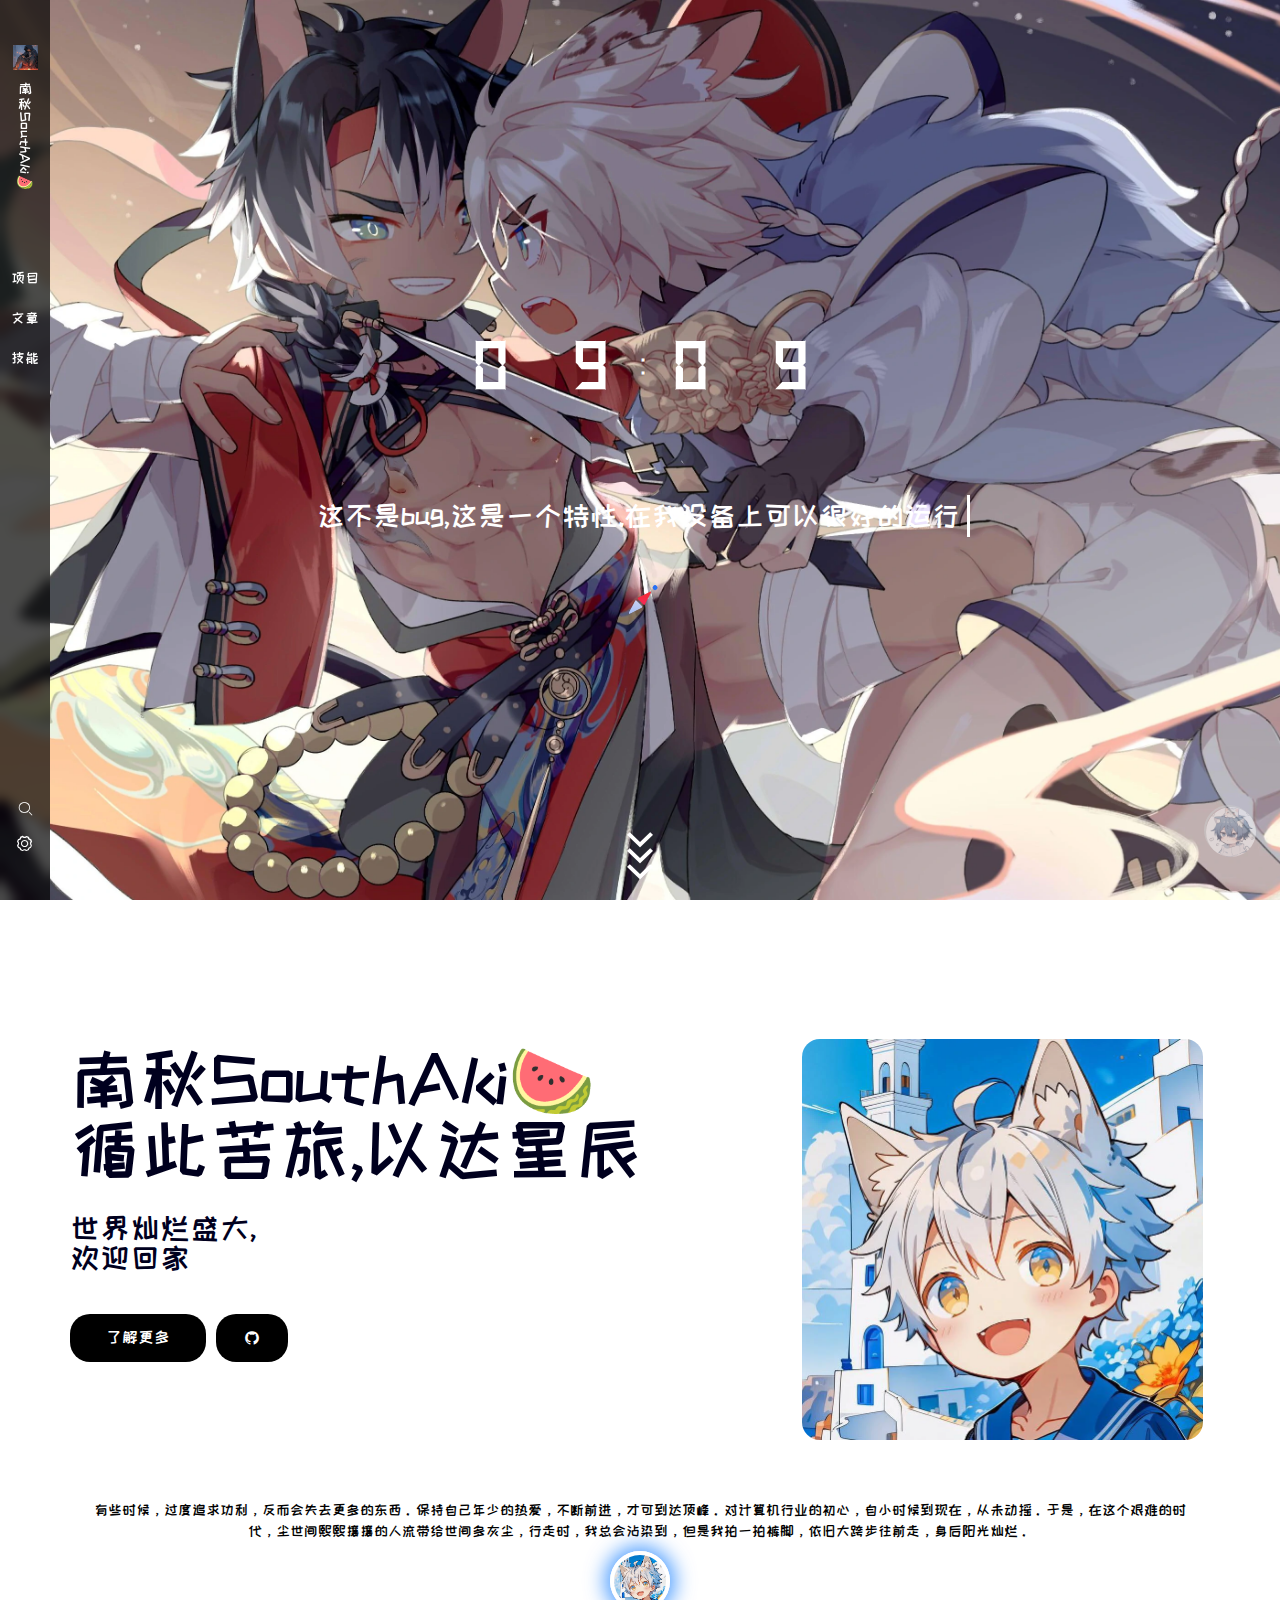
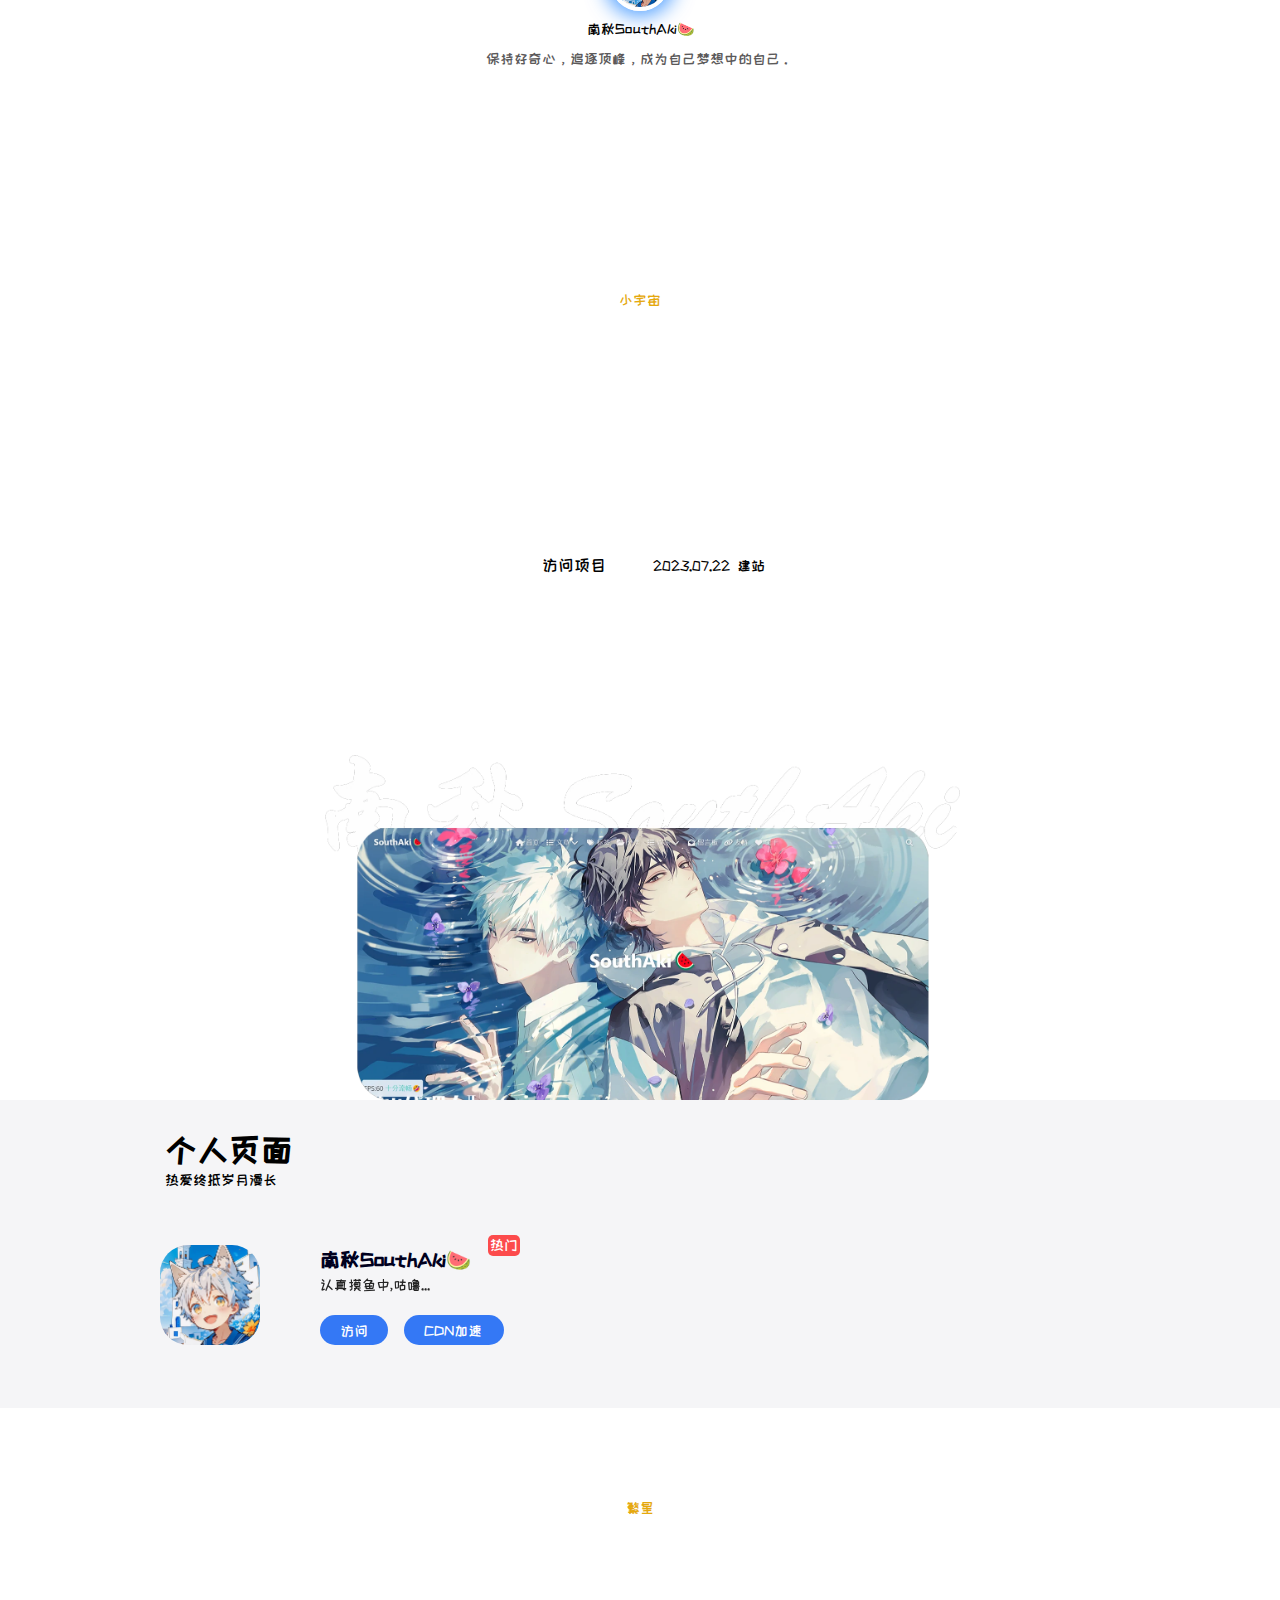
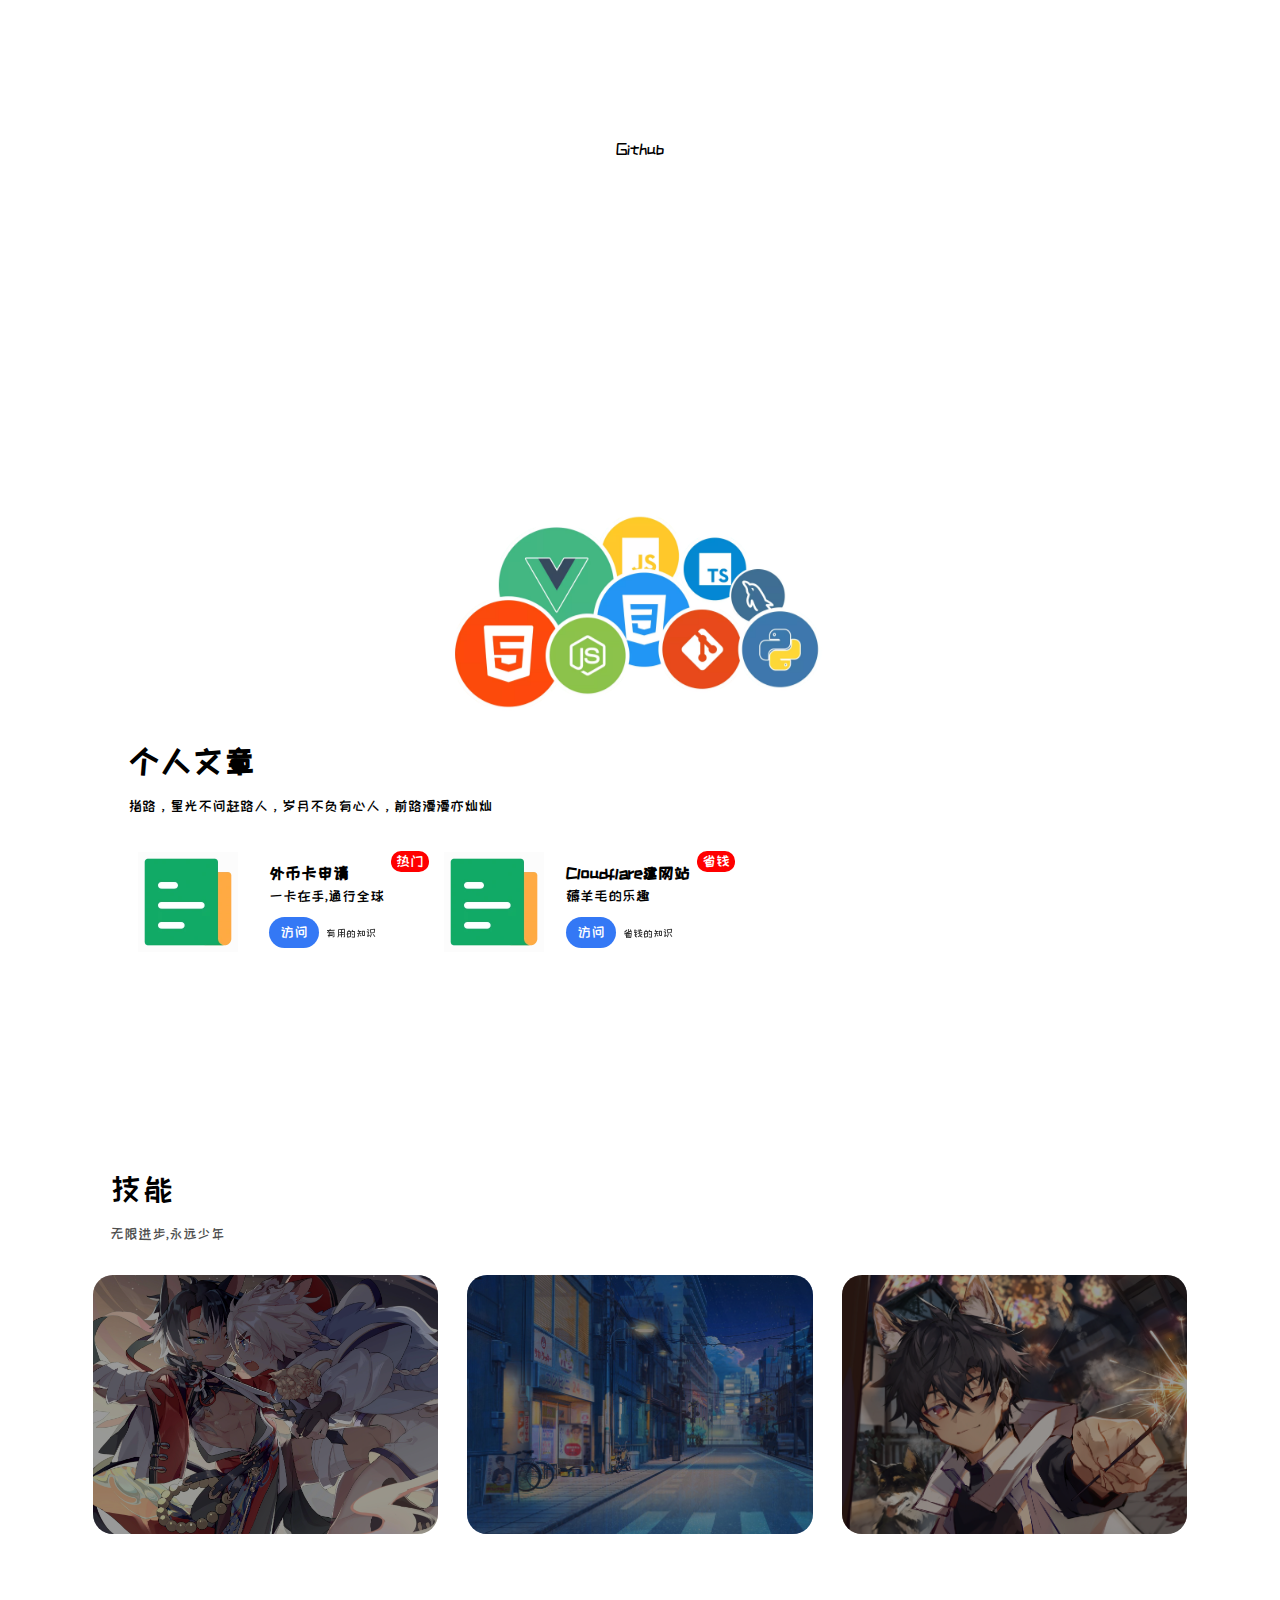
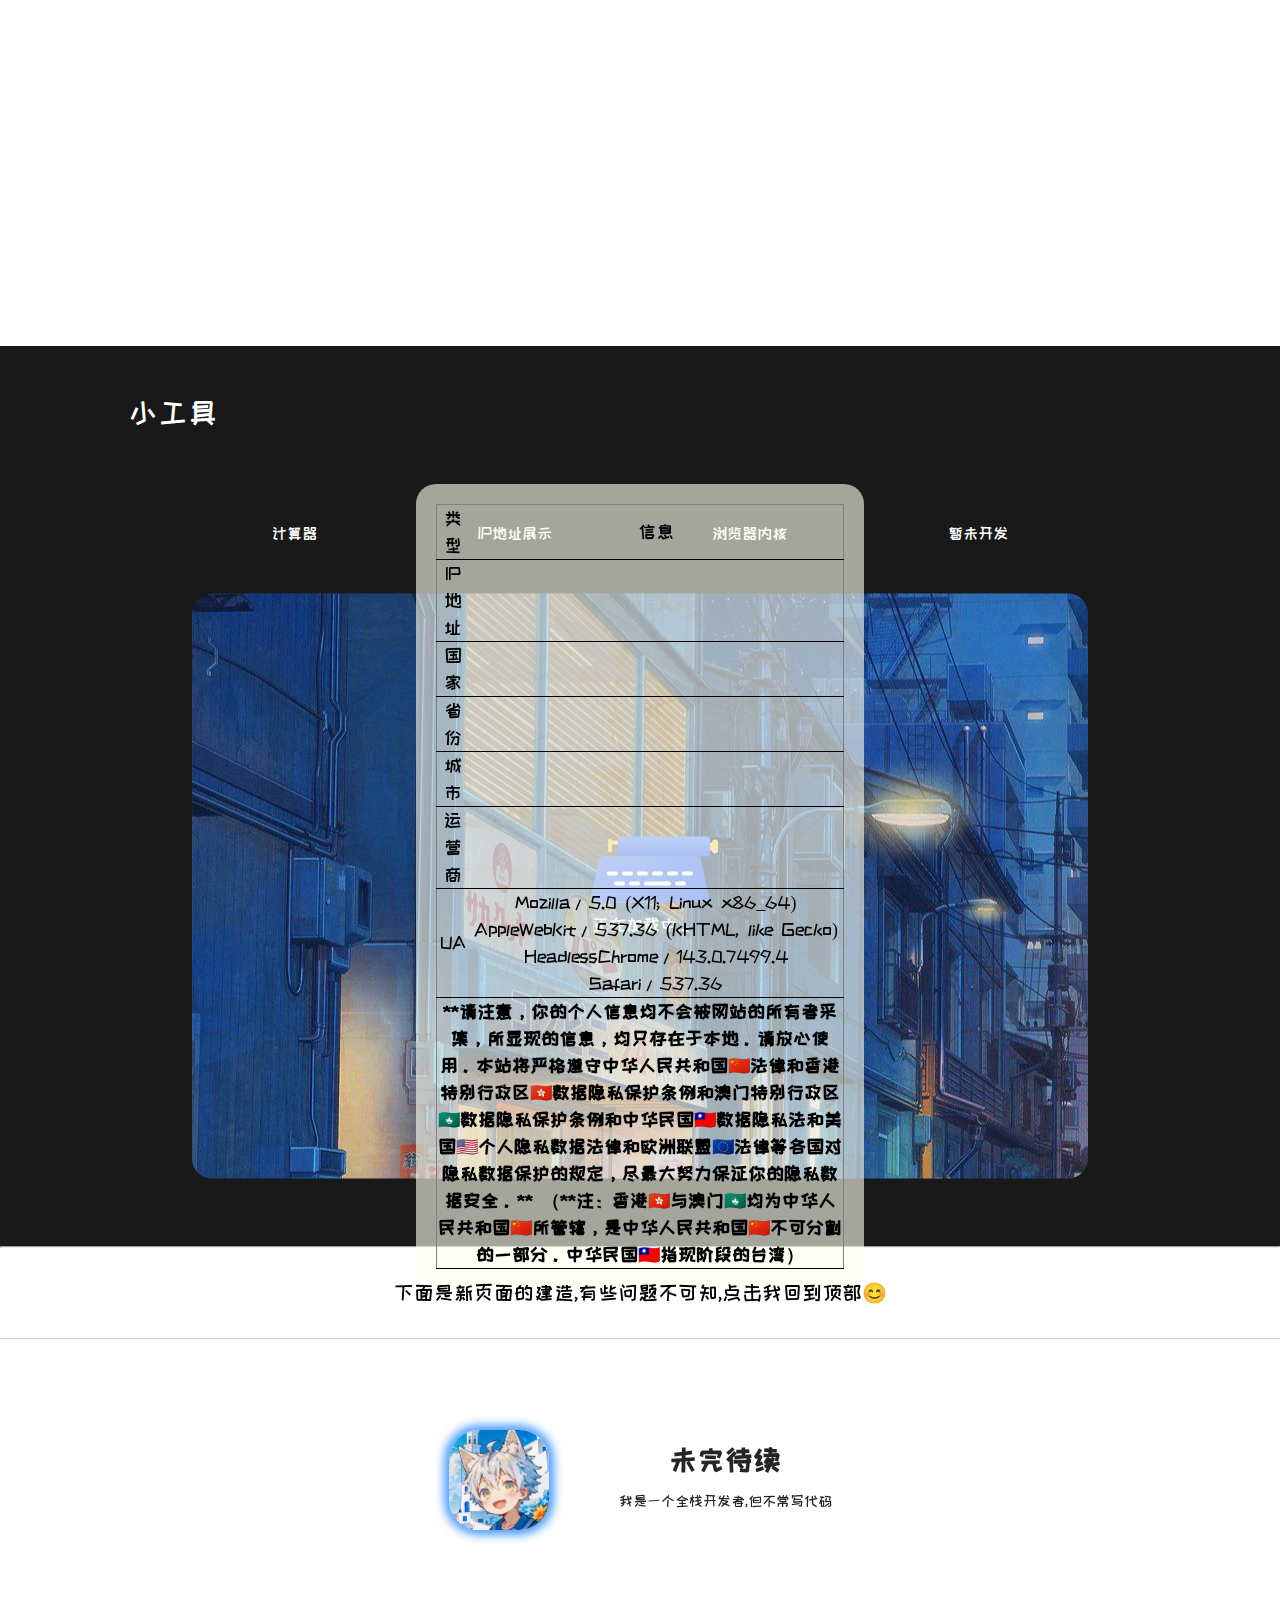
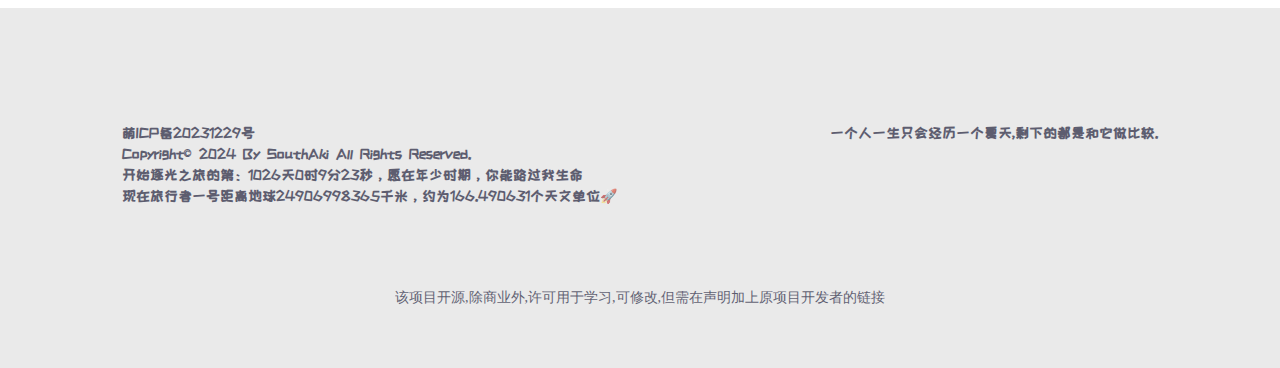
==== commit 2766ca8b: "update" ====
--- a/index.html
+++ b/index.html
@@ -416,6 +416,103 @@
                 </ul>
             </div>
         </div>
+
+        <!-- 小工具 -->
+        <div class="personal-tools">
+            <div class="personal-tools-box">
+                <div class="personal-tools-title">小工具</div>
+                <!-- 个人小工具的导航条 -->
+                <div class="personal-tools-nav clearfix">
+                    <ul>
+                        <li class="fl" id="personalToolsLi">计算器</li>
+                        <li class="fl" id="IPpersonalToolsLi">IP地址展示</li>
+                        <li class="fl" id="personalToolsLi">浏览器内核</li>
+                        <li class="fl" id="AlphaPersonalToolsLi">暂未开发</li>
+                    </ul>
+                </div>
+
+                <!-- 功能开发区 -->
+                <div class="personal-tools-content">
+                    <div class="personal-tools-content-box">
+                        <!-- 待显示区域 -->
+                        <div class="display" id="display">
+                            <div class="typewriter">
+                                <div class="slide"><i></i></div>
+                                <div class="paper"></div>
+                                <div class="keyboard"></div>
+                            </div>
+                            <div class="info">正在加载中...</div>
+                        </div>
+
+                        <!-- 计算器小工具区域 -->
+                        <div class="calculator">
+                            <div class="calculator-box">
+                                
+                            </div>
+                        </div>
+
+                        <!-- IP地址显示区域 -->
+                        <div class="IpBox">
+                            <div class="IPaddressDisplay" id="IPaddressDisplay">
+                                <table class="table" border="none">
+                                    <tr>
+                                        <td>类型</td>
+                                        <td>信息</td>
+                                    </tr>
+                                    <tr>
+                                        <td>IP 地址</td>
+                                        <td>
+                                            <div id="userAgentIp"></div>
+                                        </td>
+                                    </tr>
+                                    <tr>
+                                        <td>国家</td>
+                                        <td>
+                                            <div id="userAgentCountry"></div>
+                                        </td>
+                                    </tr>
+                                    <tr>
+                                        <td>省份</td>
+                                        <td>
+                                            <div id="userAgentRegion"></div>
+                                        </td>
+                                    </tr>
+                                    <tr>
+                                        <td>城市</td>
+                                        <td>
+                                            <div id="userAgentCity"></div>
+                                        </td>
+                                    </tr>
+                                    <tr>
+                                        <td>运营商</td>
+                                        <td>
+                                            <div id="userAgentIsp"></div>
+                                        </td>
+                                    </tr>
+                                    <tr>
+                                        <td>UA</td>
+                                        <td>
+                                            <div id="userAgent"></div>
+                                        </td>
+                                    </tr>
+                                    <th colspan="2">
+                                        **请注意，你的个人信息均不会被网站的所有者采集，所显现的信息，均只存在于本地。请放心使用。本站将严格遵守中华人民共和国🇨🇳法律和香港特别行政区🇭🇰数据隐私保护条例和澳门特别行政区🇲🇴数据隐私保护条例和中华民国🇹🇼数据隐私法和美国🇺🇸个人隐私数据法律和欧洲联盟🇪🇺法律等各国对隐私数据保护的规定，尽最大努力保证你的隐私数据安全。**
+                                        （**注：香港🇭🇰与澳门🇲🇴均为中华人民共和国🇨🇳所管辖，是中华人民共和国🇨🇳不可分割的一部分。中华民国🇹🇼指现阶段的台湾）</th>
+                                </table>
+                            </div>
+                        </div>
+                        
+
+                        <!-- 浏览器内核检测区域 -->
+                        <div class="browserKernel">
+
+                        </div>
+                    </div>
+                </div>
+            </div>
+        </div>
+
+        <hr />
 
         <!-- 下面是新功能开发区,回到首页 -->
         <div class="alpha" id="alphaReturntop">
@@ -555,5 +652,7 @@
 <!-- end -->
 <!-- swal弹窗 -->
 <script src="./js/sweetalert.min.js"></script>
+<!-- IP地址展示 -->
+<script src="./js/IpIfo.js"></script>
 
 </html>--- a/css/style.css
+++ b/css/style.css
@@ -1787,14 +1787,14 @@
     font-size: 16px;
 }
 
-.personalQuotes{
+.personalQuotes {
     width: fit-content;
     visibility: hidden;
     opacity: 0;
     transition: all .5s;
 }
 
-.personalQuotes .personalQuotesBox{
+.personalQuotes .personalQuotesBox {
     width: fit-content;
     position: fixed;
     z-index: 40;
@@ -1835,4 +1835,390 @@
     visibility: hidden;
     opacity: 0;
     transition: all .5s;
+}
+
+.main .personal-tools {
+    width: 100%;
+    height: 100vh;
+    color: white;
+}
+
+.main .personal-tools .personal-tools-box {
+    width: 100%;
+    height: 100%;
+    background-color: rgba(0, 0, 0, 0.9);
+    background-attachment: fixed;
+    position: relative;
+}
+
+.main .personal-tools .personal-tools-box .personal-tools-title {
+    font-size: 30px;
+    color: white;
+    position: absolute;
+    top: 5%;
+    left: 10%;
+}
+
+.main .personal-tools .personal-tools-box .personal-tools-nav {
+    position: absolute;
+    width: 70%;
+    height: 10%;
+    position: absolute;
+    top: 20%;
+    left: 50%;
+    transform: translateX(-50%);
+}
+
+.main .personal-tools .personal-tools-box .personal-tools-nav ul {
+    margin: 0 auto;
+    display: flex;
+    justify-content: space-around;
+}
+
+.main .personal-tools .personal-tools-box .personal-tools-nav ul li {
+    height: 100%;
+    width: fit-content;
+    text-align: center;
+    cursor: pointer;
+    line-height: 100%;
+    font-size: 1.2vw;
+    transition: all .5s;
+}
+
+.main .personal-tools .personal-tools-box .personal-tools-nav ul li:hover {
+    color: red;
+}
+
+.main .personal-tools .personal-tools-box .personal-tools-content {
+    position: absolute;
+    width: 70%;
+    height: 65%;
+    top: 60%;
+    left: 50%;
+    transform: translate(-50%, -50%);
+}
+
+.main .personal-tools .personal-tools-box .personal-tools-content .personal-tools-content-box {
+    /* background-color: rgba(255, 255, 255, 0.95); */
+    border-radius: 20px;
+    width: 100%;
+    height: 100%;
+    position: relative;
+    background: url("/images/article-bg.webp");
+}
+
+.main .personal-tools .personal-tools-box .personal-tools-content .personal-tools-content-box .display {
+    position: absolute;
+    top: 50%;
+    left: 50%;
+    height: 100px;
+    width: 100px;
+    transform: translate(-50%, -50%);
+    color: white;
+    /* display: none; */
+}
+
+.main .personal-tools .personal-tools-box .personal-tools-content .personal-tools-content-box .display .typewriter {
+    --blue: #5C86FF;
+    --blue-dark: #275EFE;
+    --key: #fff;
+    --paper: #EEF0FD;
+    --text: #D3D4EC;
+    --tool: #FBC56C;
+    --duration: 3s;
+    position: relative;
+    -webkit-animation: bounce05 var(--duration) linear infinite;
+    animation: bounce05 var(--duration) linear infinite;
+}
+
+.main .personal-tools .personal-tools-box .personal-tools-content .personal-tools-content-box .display .typewriter .slide {
+    width: 92px;
+    height: 20px;
+    border-radius: 3px;
+    margin-left: 14px;
+    transform: translateX(14px);
+    background: linear-gradient(var(--blue), var(--blue-dark));
+    -webkit-animation: slide05 var(--duration) ease infinite;
+    animation: slide05 var(--duration) ease infinite;
+}
+
+.main .personal-tools .personal-tools-box .personal-tools-content .personal-tools-content-box .display .typewriter .slide:before,
+.main .personal-tools .personal-tools-box .personal-tools-content .personal-tools-content-box .display .typewriter .slide:after,
+.main .personal-tools .personal-tools-box .personal-tools-content .personal-tools-content-box .display .typewriter .slide i:before {
+    content: "";
+    position: absolute;
+    background: var(--tool);
+}
+
+.main .personal-tools .personal-tools-box .personal-tools-content .personal-tools-content-box .display .typewriter .slide:before {
+    width: 2px;
+    height: 8px;
+    top: 6px;
+    left: 100%;
+}
+
+.main .personal-tools .personal-tools-box .personal-tools-content .personal-tools-content-box .display .typewriter .slide:after {
+    left: 94px;
+    top: 3px;
+    height: 14px;
+    width: 6px;
+    border-radius: 3px;
+}
+
+.main .personal-tools .personal-tools-box .personal-tools-content .personal-tools-content-box .display .typewriter .slide i {
+    display: block;
+    position: absolute;
+    right: 100%;
+    width: 6px;
+    height: 4px;
+    top: 4px;
+    background: var(--tool);
+}
+
+.main .personal-tools .personal-tools-box .personal-tools-content .personal-tools-content-box .display .typewriter .slide i:before {
+    right: 100%;
+    top: -2px;
+    width: 4px;
+    border-radius: 2px;
+    height: 14px;
+}
+
+.main .personal-tools .personal-tools-box .personal-tools-content .personal-tools-content-box .display .typewriter .paper {
+    position: absolute;
+    left: 24px;
+    top: -26px;
+    width: 40px;
+    height: 46px;
+    border-radius: 5px;
+    background: var(--paper);
+    transform: translateY(46px);
+    -webkit-animation: paper05 var(--duration) linear infinite;
+    animation: paper05 var(--duration) linear infinite;
+}
+
+.main .personal-tools .personal-tools-box .personal-tools-content .personal-tools-content-box .display .typewriter .paper:before {
+    content: "";
+    position: absolute;
+    left: 6px;
+    right: 6px;
+    top: 7px;
+    border-radius: 2px;
+    height: 4px;
+    transform: scaleY(0.8);
+    background: var(--text);
+    box-shadow: 0 12px 0 var(--text), 0 24px 0 var(--text), 0 36px 0 var(--text);
+}
+
+.main .personal-tools .personal-tools-box .personal-tools-content .personal-tools-content-box .display .typewriter .keyboard {
+    width: 120px;
+    height: 56px;
+    margin-top: -10px;
+    z-index: 1;
+    position: relative;
+}
+
+.main .personal-tools .personal-tools-box .personal-tools-content .personal-tools-content-box .display .typewriter .keyboard:before,
+.main .personal-tools .personal-tools-box .personal-tools-content .personal-tools-content-box .display .typewriter .keyboard:after {
+    content: "";
+    position: absolute;
+}
+
+.main .personal-tools .personal-tools-box .personal-tools-content .personal-tools-content-box .display .typewriter .keyboard:before {
+    top: 0;
+    left: 0;
+    right: 0;
+    bottom: 0;
+    border-radius: 7px;
+    background: linear-gradient(135deg, var(--blue), var(--blue-dark));
+    transform: perspective(10px) rotateX(2deg);
+    transform-origin: 50% 100%;
+}
+
+.main .personal-tools .personal-tools-box .personal-tools-content .personal-tools-content-box .display .typewriter .keyboard:after {
+    left: 2px;
+    top: 25px;
+    width: 11px;
+    height: 4px;
+    border-radius: 2px;
+    box-shadow: 15px 0 0 var(--key), 30px 0 0 var(--key), 45px 0 0 var(--key), 60px 0 0 var(--key), 75px 0 0 var(--key), 90px 0 0 var(--key), 22px 10px 0 var(--key), 37px 10px 0 var(--key), 52px 10px 0 var(--key), 60px 10px 0 var(--key), 68px 10px 0 var(--key), 83px 10px 0 var(--key);
+    -webkit-animation: keyboard05 var(--duration) linear infinite;
+    animation: keyboard05 var(--duration) linear infinite;
+}
+
+@keyframes bounce05 {
+
+    85%,
+    92%,
+    100% {
+        transform: translateY(0);
+    }
+
+    89% {
+        transform: translateY(-4px);
+    }
+
+    95% {
+        transform: translateY(2px);
+    }
+}
+
+@keyframes slide05 {
+    5% {
+        transform: translateX(14px);
+    }
+
+    15%,
+    30% {
+        transform: translateX(6px);
+    }
+
+    40%,
+    55% {
+        transform: translateX(0);
+    }
+
+    65%,
+    70% {
+        transform: translateX(-4px);
+    }
+
+    80%,
+    89% {
+        transform: translateX(-12px);
+    }
+
+    100% {
+        transform: translateX(14px);
+    }
+}
+
+@keyframes paper05 {
+    5% {
+        transform: translateY(46px);
+    }
+
+    20%,
+    30% {
+        transform: translateY(34px);
+    }
+
+    40%,
+    55% {
+        transform: translateY(22px);
+    }
+
+    65%,
+    70% {
+        transform: translateY(10px);
+    }
+
+    80%,
+    85% {
+        transform: translateY(0);
+    }
+
+    92%,
+    100% {
+        transform: translateY(46px);
+    }
+}
+
+@keyframes keyboard05 {
+
+    5%,
+    12%,
+    21%,
+    30%,
+    39%,
+    48%,
+    57%,
+    66%,
+    75%,
+    84% {
+        box-shadow: 15px 0 0 var(--key), 30px 0 0 var(--key), 45px 0 0 var(--key), 60px 0 0 var(--key), 75px 0 0 var(--key), 90px 0 0 var(--key), 22px 10px 0 var(--key), 37px 10px 0 var(--key), 52px 10px 0 var(--key), 60px 10px 0 var(--key), 68px 10px 0 var(--key), 83px 10px 0 var(--key);
+    }
+
+    9% {
+        box-shadow: 15px 2px 0 var(--key), 30px 0 0 var(--key), 45px 0 0 var(--key), 60px 0 0 var(--key), 75px 0 0 var(--key), 90px 0 0 var(--key), 22px 10px 0 var(--key), 37px 10px 0 var(--key), 52px 10px 0 var(--key), 60px 10px 0 var(--key), 68px 10px 0 var(--key), 83px 10px 0 var(--key);
+    }
+
+    18% {
+        box-shadow: 15px 0 0 var(--key), 30px 0 0 var(--key), 45px 0 0 var(--key), 60px 2px 0 var(--key), 75px 0 0 var(--key), 90px 0 0 var(--key), 22px 10px 0 var(--key), 37px 10px 0 var(--key), 52px 10px 0 var(--key), 60px 10px 0 var(--key), 68px 10px 0 var(--key), 83px 10px 0 var(--key);
+    }
+
+    27% {
+        box-shadow: 15px 0 0 var(--key), 30px 0 0 var(--key), 45px 0 0 var(--key), 60px 0 0 var(--key), 75px 0 0 var(--key), 90px 0 0 var(--key), 22px 12px 0 var(--key), 37px 10px 0 var(--key), 52px 10px 0 var(--key), 60px 10px 0 var(--key), 68px 10px 0 var(--key), 83px 10px 0 var(--key);
+    }
+
+    36% {
+        box-shadow: 15px 0 0 var(--key), 30px 0 0 var(--key), 45px 0 0 var(--key), 60px 0 0 var(--key), 75px 0 0 var(--key), 90px 0 0 var(--key), 22px 10px 0 var(--key), 37px 10px 0 var(--key), 52px 12px 0 var(--key), 60px 12px 0 var(--key), 68px 12px 0 var(--key), 83px 10px 0 var(--key);
+    }
+
+    45% {
+        box-shadow: 15px 0 0 var(--key), 30px 0 0 var(--key), 45px 0 0 var(--key), 60px 0 0 var(--key), 75px 0 0 var(--key), 90px 2px 0 var(--key), 22px 10px 0 var(--key), 37px 10px 0 var(--key), 52px 10px 0 var(--key), 60px 10px 0 var(--key), 68px 10px 0 var(--key), 83px 10px 0 var(--key);
+    }
+
+    54% {
+        box-shadow: 15px 0 0 var(--key), 30px 2px 0 var(--key), 45px 0 0 var(--key), 60px 0 0 var(--key), 75px 0 0 var(--key), 90px 0 0 var(--key), 22px 10px 0 var(--key), 37px 10px 0 var(--key), 52px 10px 0 var(--key), 60px 10px 0 var(--key), 68px 10px 0 var(--key), 83px 10px 0 var(--key);
+    }
+
+    63% {
+        box-shadow: 15px 0 0 var(--key), 30px 0 0 var(--key), 45px 0 0 var(--key), 60px 0 0 var(--key), 75px 0 0 var(--key), 90px 0 0 var(--key), 22px 10px 0 var(--key), 37px 10px 0 var(--key), 52px 10px 0 var(--key), 60px 10px 0 var(--key), 68px 10px 0 var(--key), 83px 12px 0 var(--key);
+    }
+
+    72% {
+        box-shadow: 15px 0 0 var(--key), 30px 0 0 var(--key), 45px 2px 0 var(--key), 60px 0 0 var(--key), 75px 0 0 var(--key), 90px 0 0 var(--key), 22px 10px 0 var(--key), 37px 10px 0 var(--key), 52px 10px 0 var(--key), 60px 10px 0 var(--key), 68px 10px 0 var(--key), 83px 10px 0 var(--key);
+    }
+
+    81% {
+        box-shadow: 15px 0 0 var(--key), 30px 0 0 var(--key), 45px 0 0 var(--key), 60px 0 0 var(--key), 75px 0 0 var(--key), 90px 0 0 var(--key), 22px 10px 0 var(--key), 37px 12px 0 var(--key), 52px 10px 0 var(--key), 60px 10px 0 var(--key), 68px 10px 0 var(--key), 83px 10px 0 var(--key);
+    }
+}
+
+.main .personal-tools .personal-tools-box .personal-tools-content .personal-tools-content-box .display .info {
+    color: white;
+    text-align: center;
+    font-size: 17px;
+    margin: 0 auto;
+    width: fit-content;
+    margin-top: 10px;
+}
+
+.main .personal-tools .personal-tools-box .personal-tools-content .personal-tools-content-box .IpBox {
+    /* display: none; */
+    width: 100%;
+    height: 100%;
+}
+
+.main .personal-tools .personal-tools-box .personal-tools-content .personal-tools-content-box .IPaddressDisplay {
+    color: black;
+    width: fit-content;
+    height: auto;
+    background-color: rgba(254, 255, 239, 0.61);
+    border-radius: 20px;
+    padding: 20px;
+    position: absolute;
+    top: 50%;
+    left: 50%;
+    transform: translate(-50%, -50%);
+}
+
+.main .personal-tools .personal-tools-box .personal-tools-content .personal-tools-content-box .IPaddressDisplay .table {
+    width: fit-content;
+    text-align: center;
+    font-size: 18px;
+    border-collapse: collapse;
+}
+
+.main .personal-tools .personal-tools-box .personal-tools-content .personal-tools-content-box .IPaddressDisplay .table td,
+th {
+    border: none;
+    /* 删除单元格边框 */
+    border-bottom: 1px solid black;
+    /* 仅保留底部边框 */
+}
+
+.main .personal-tools .personal-tools-box .personal-tools-content .personal-tools-content-box .IPaddressDisplay .table tr:last-child td {
+    border-bottom: none;
+    /* 删除最后一行的底部边框 */
 }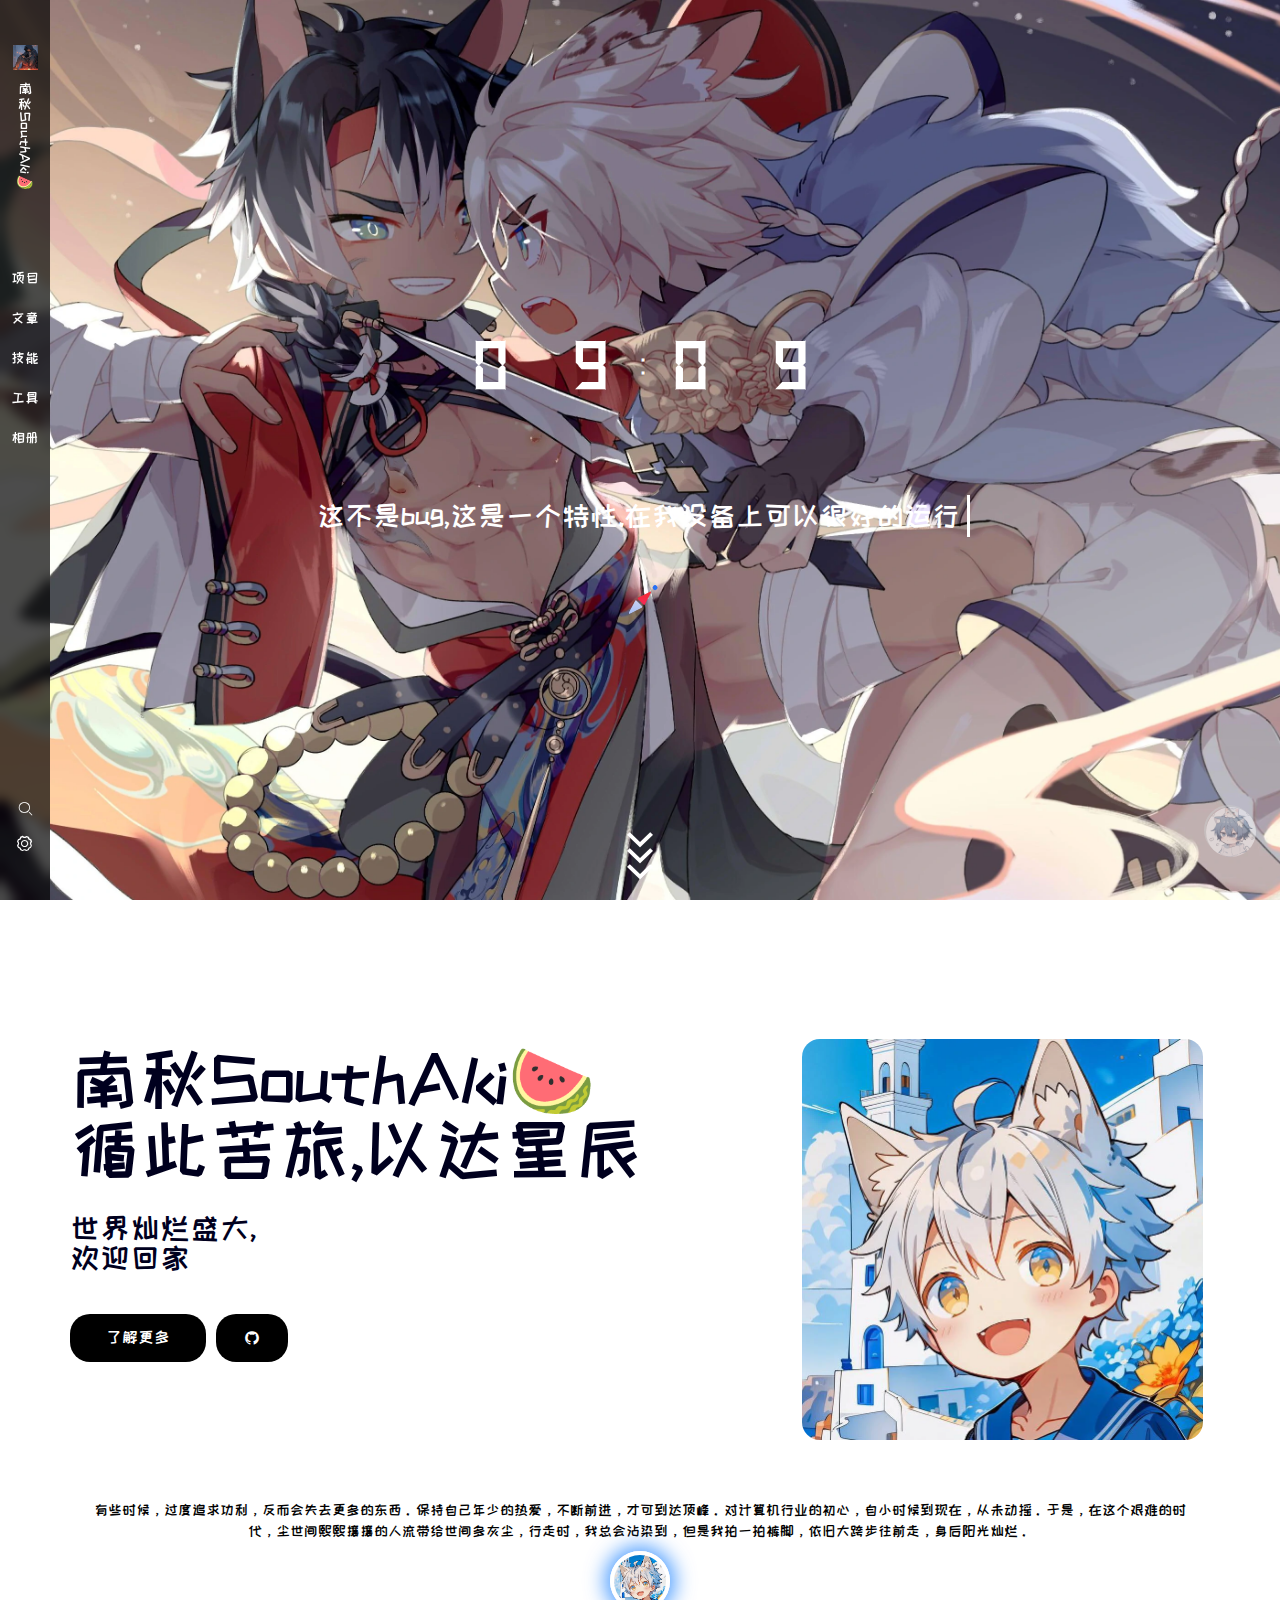
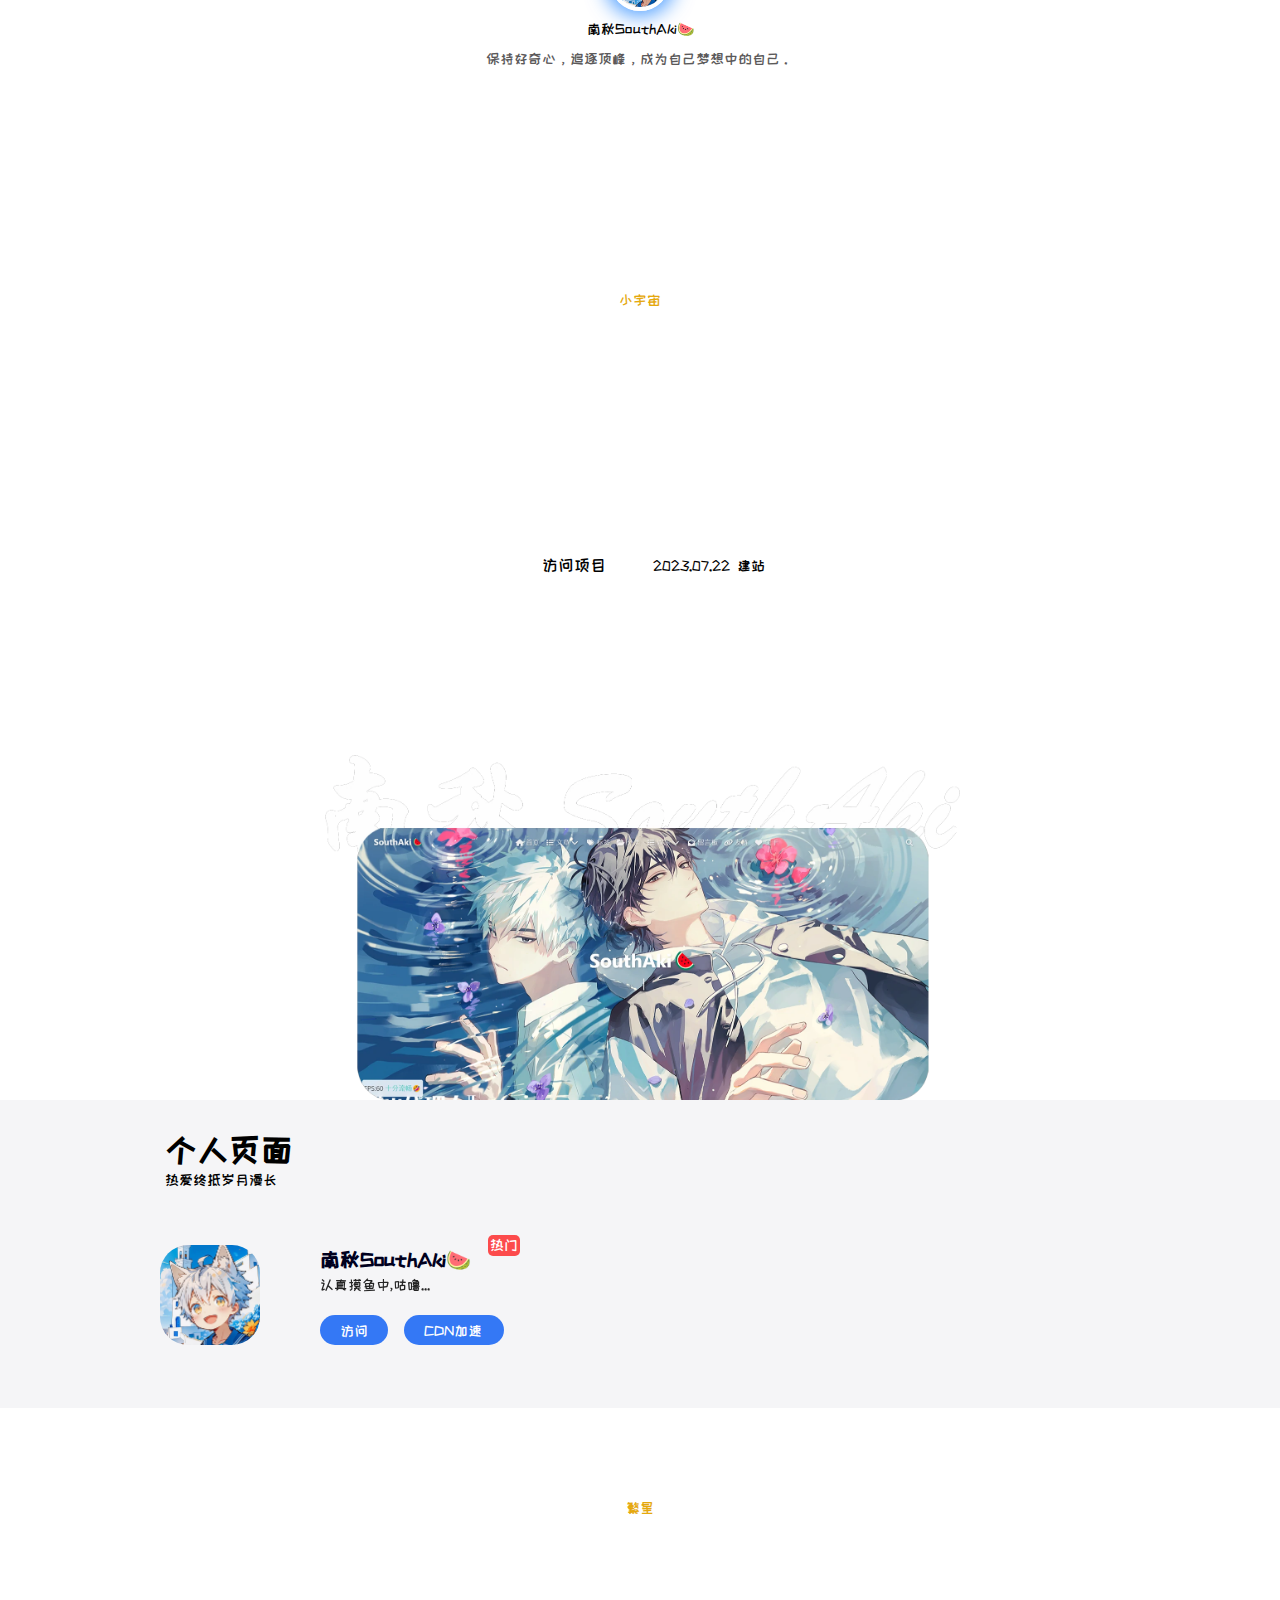
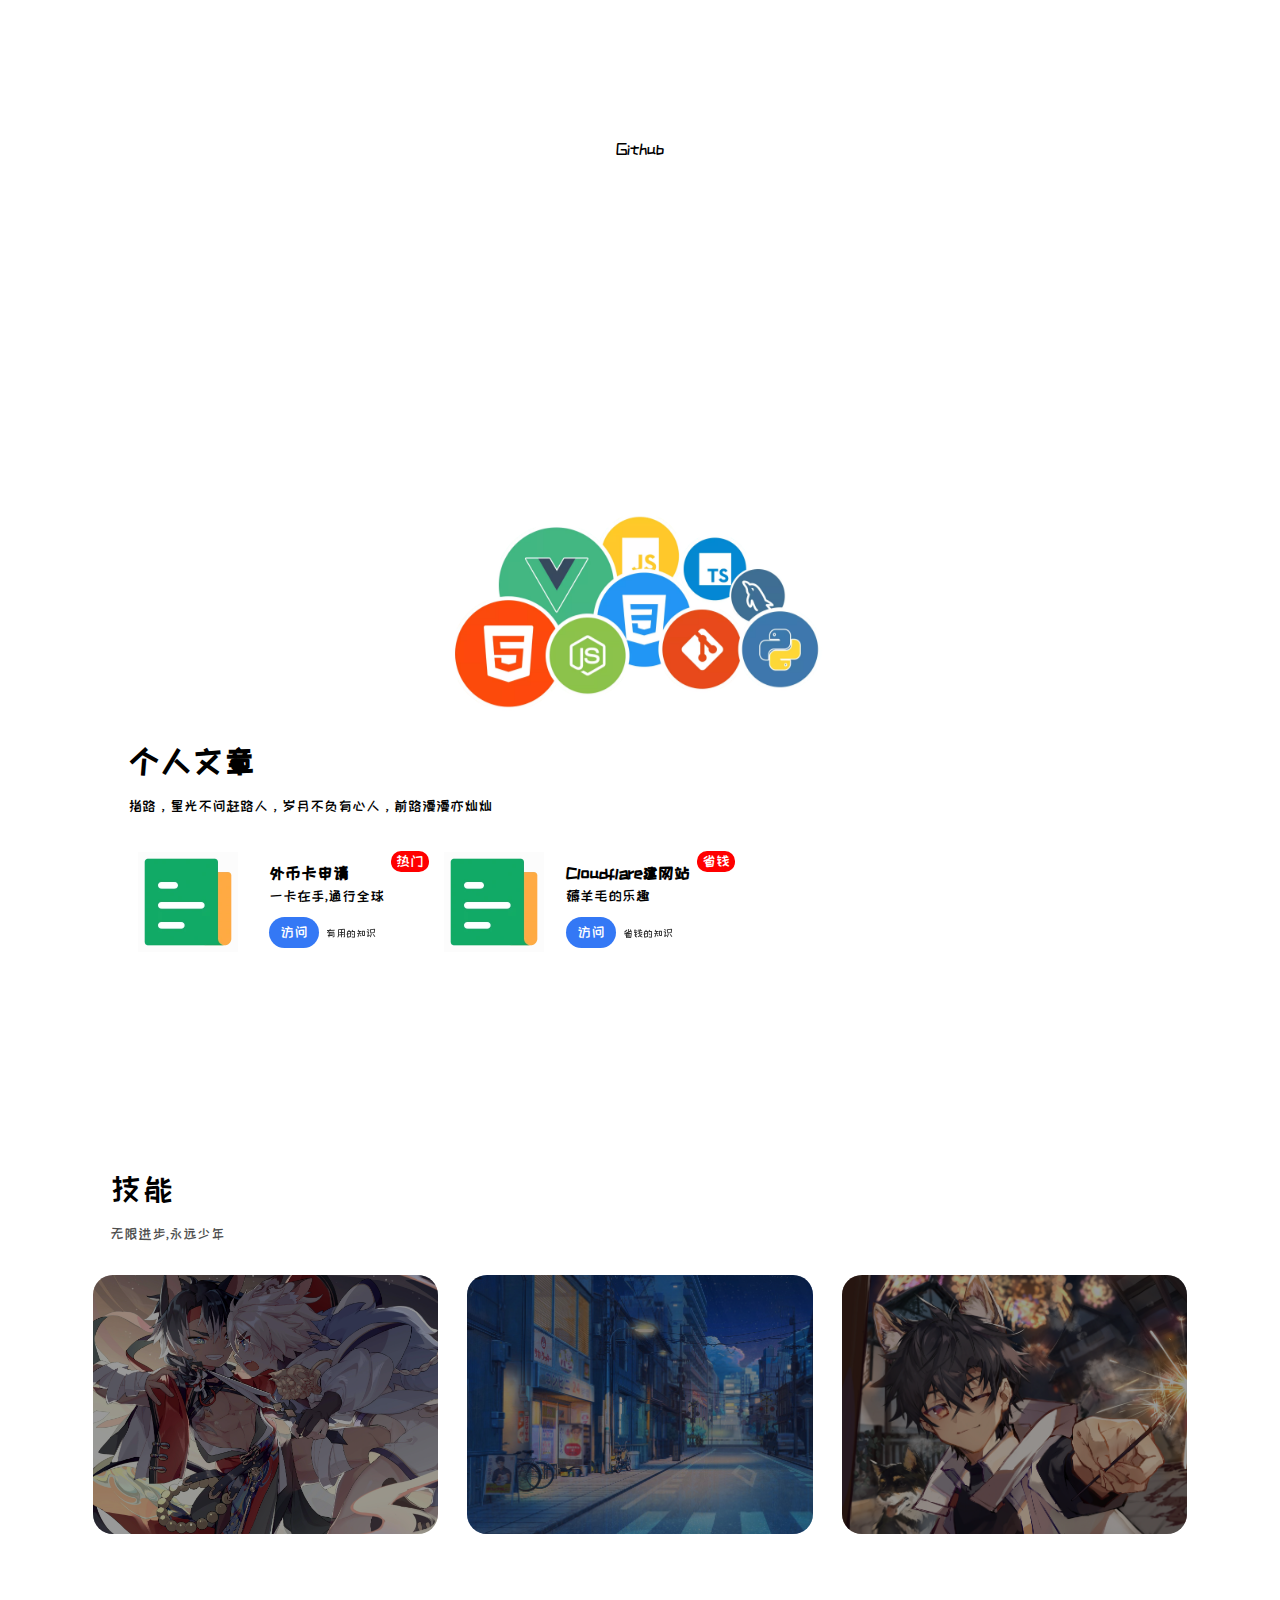
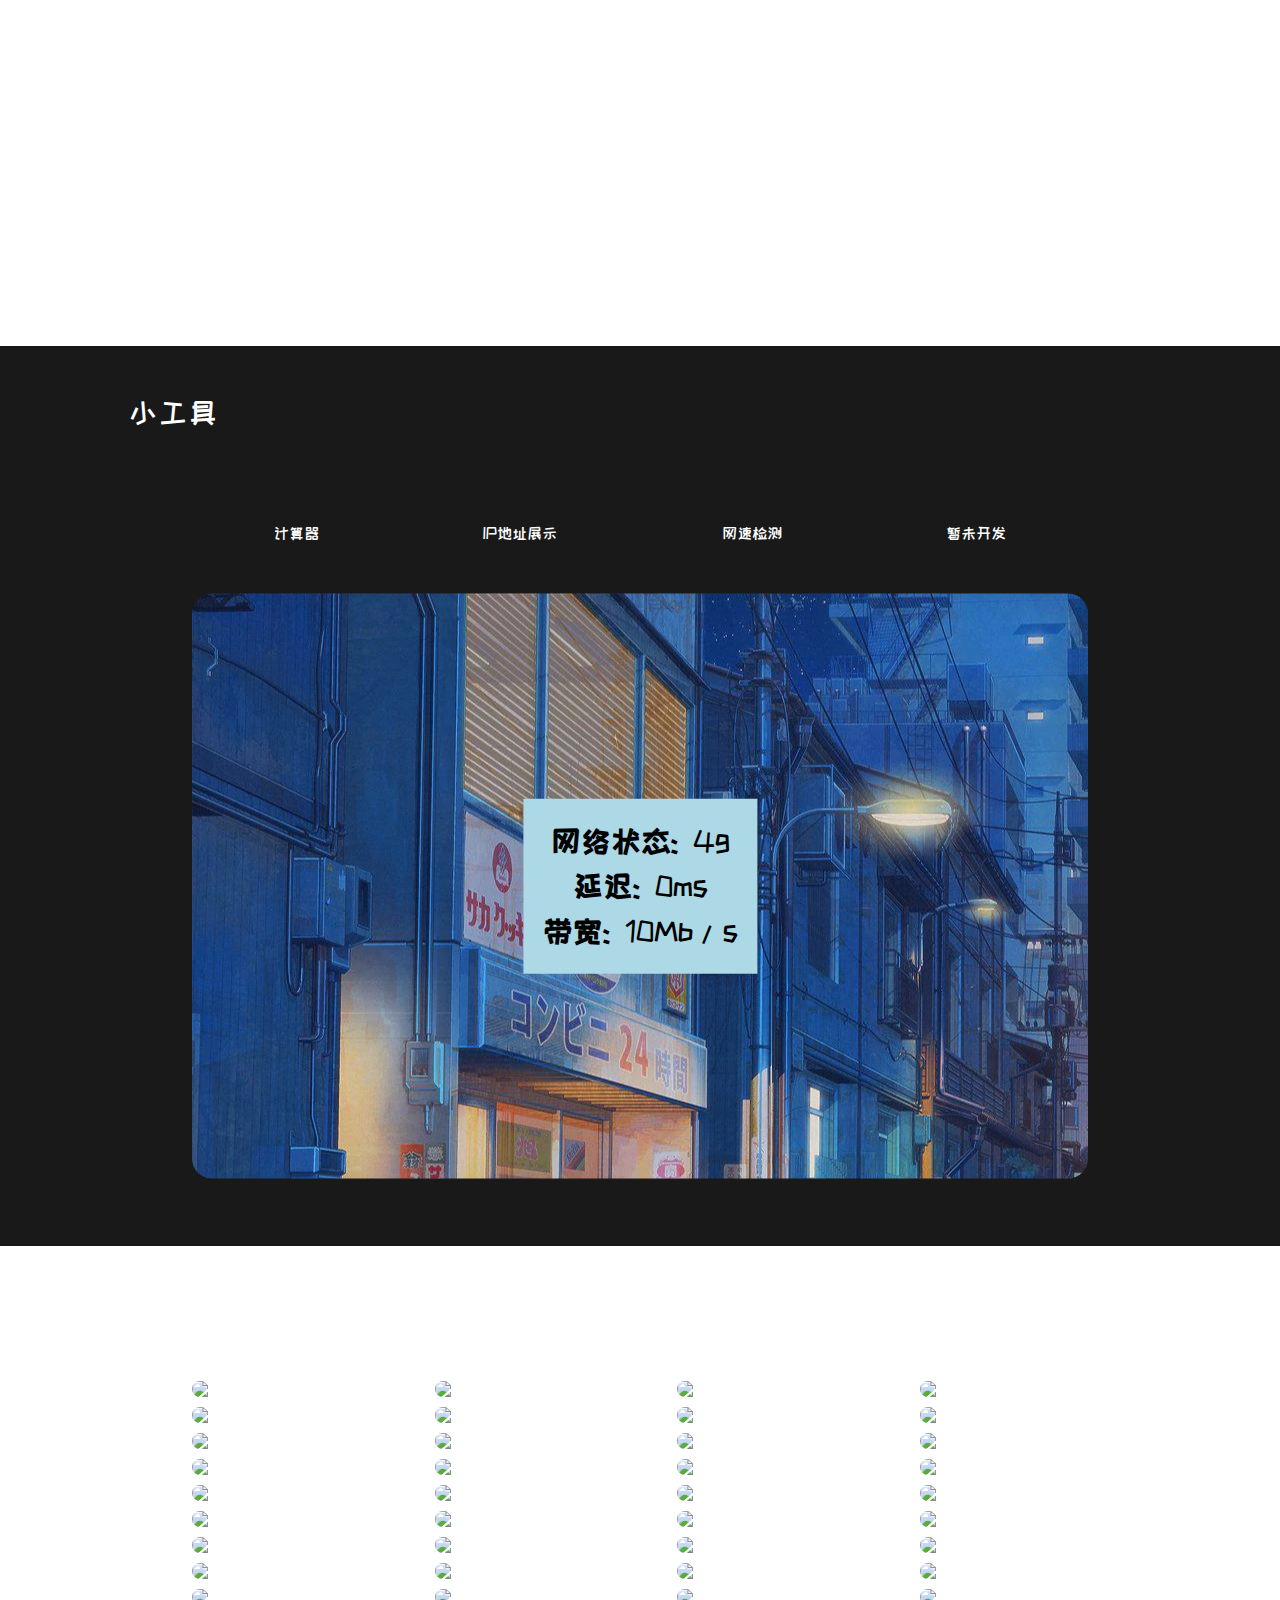
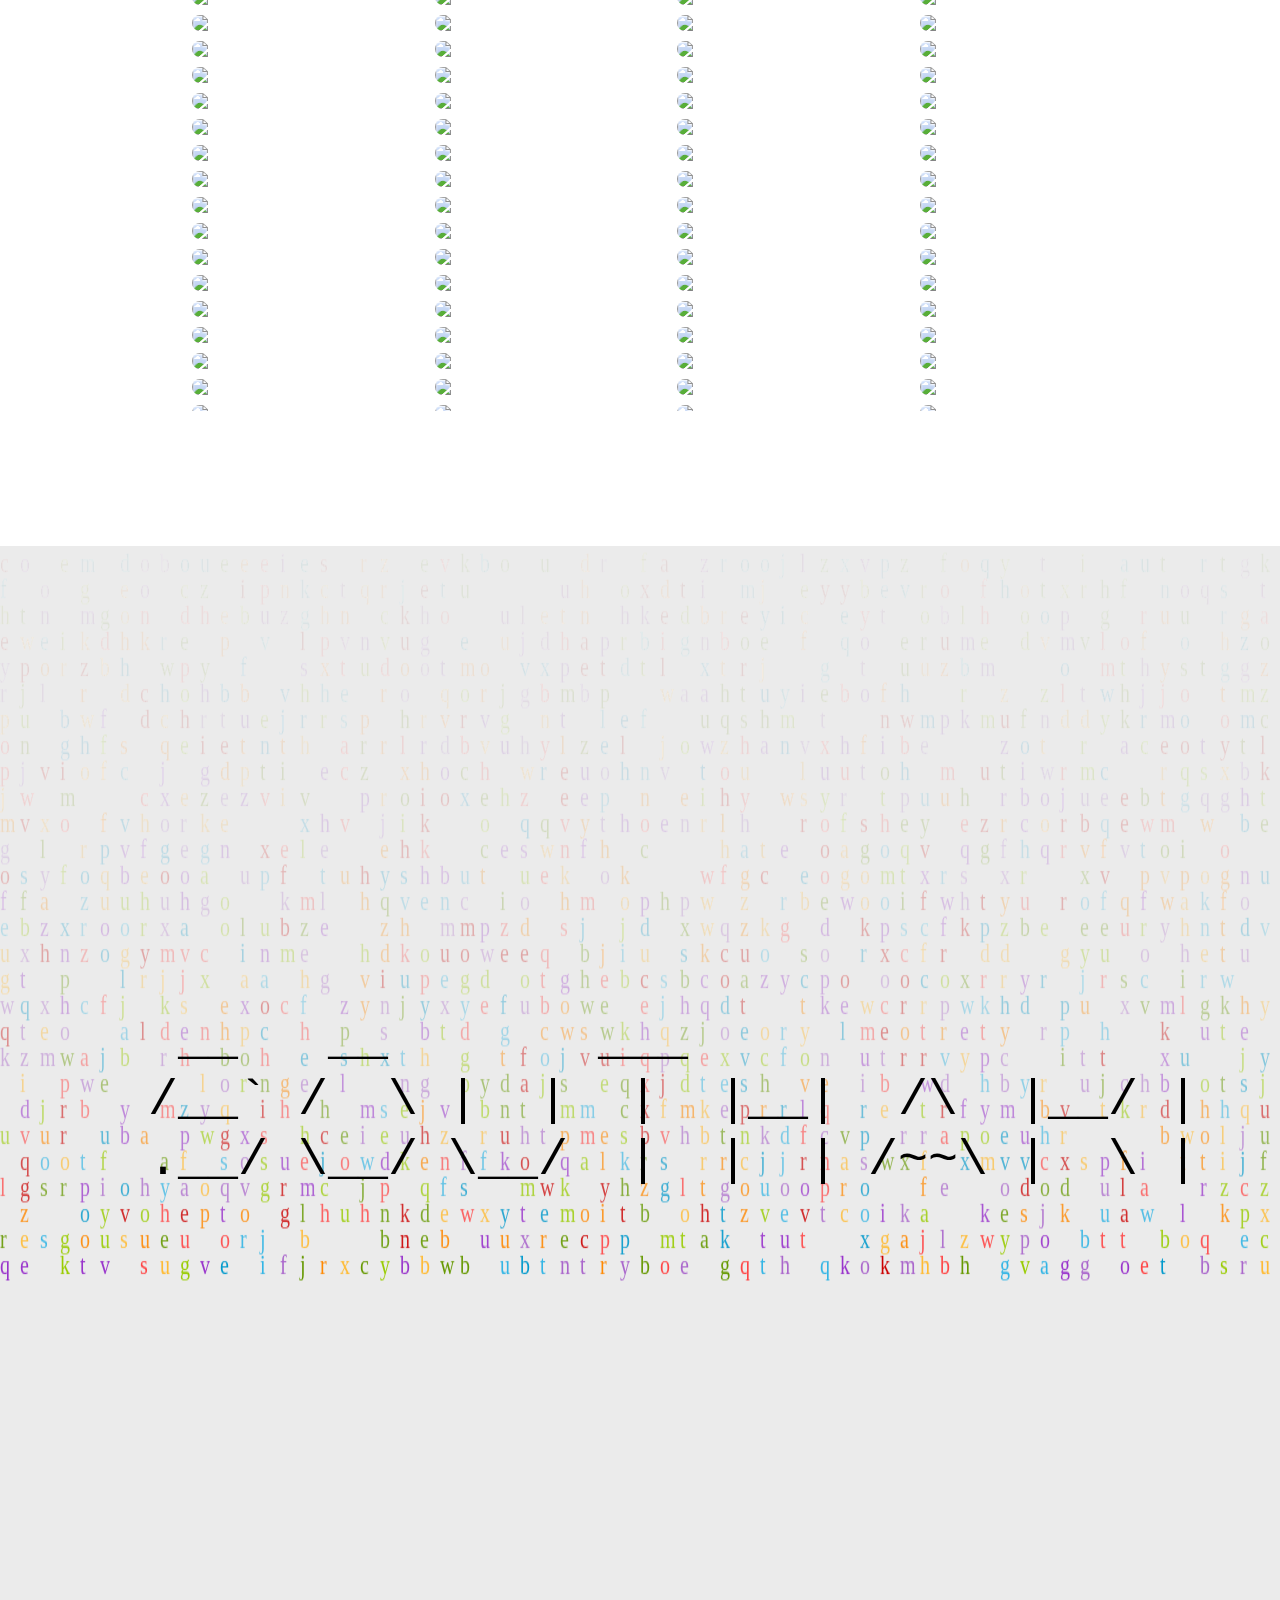
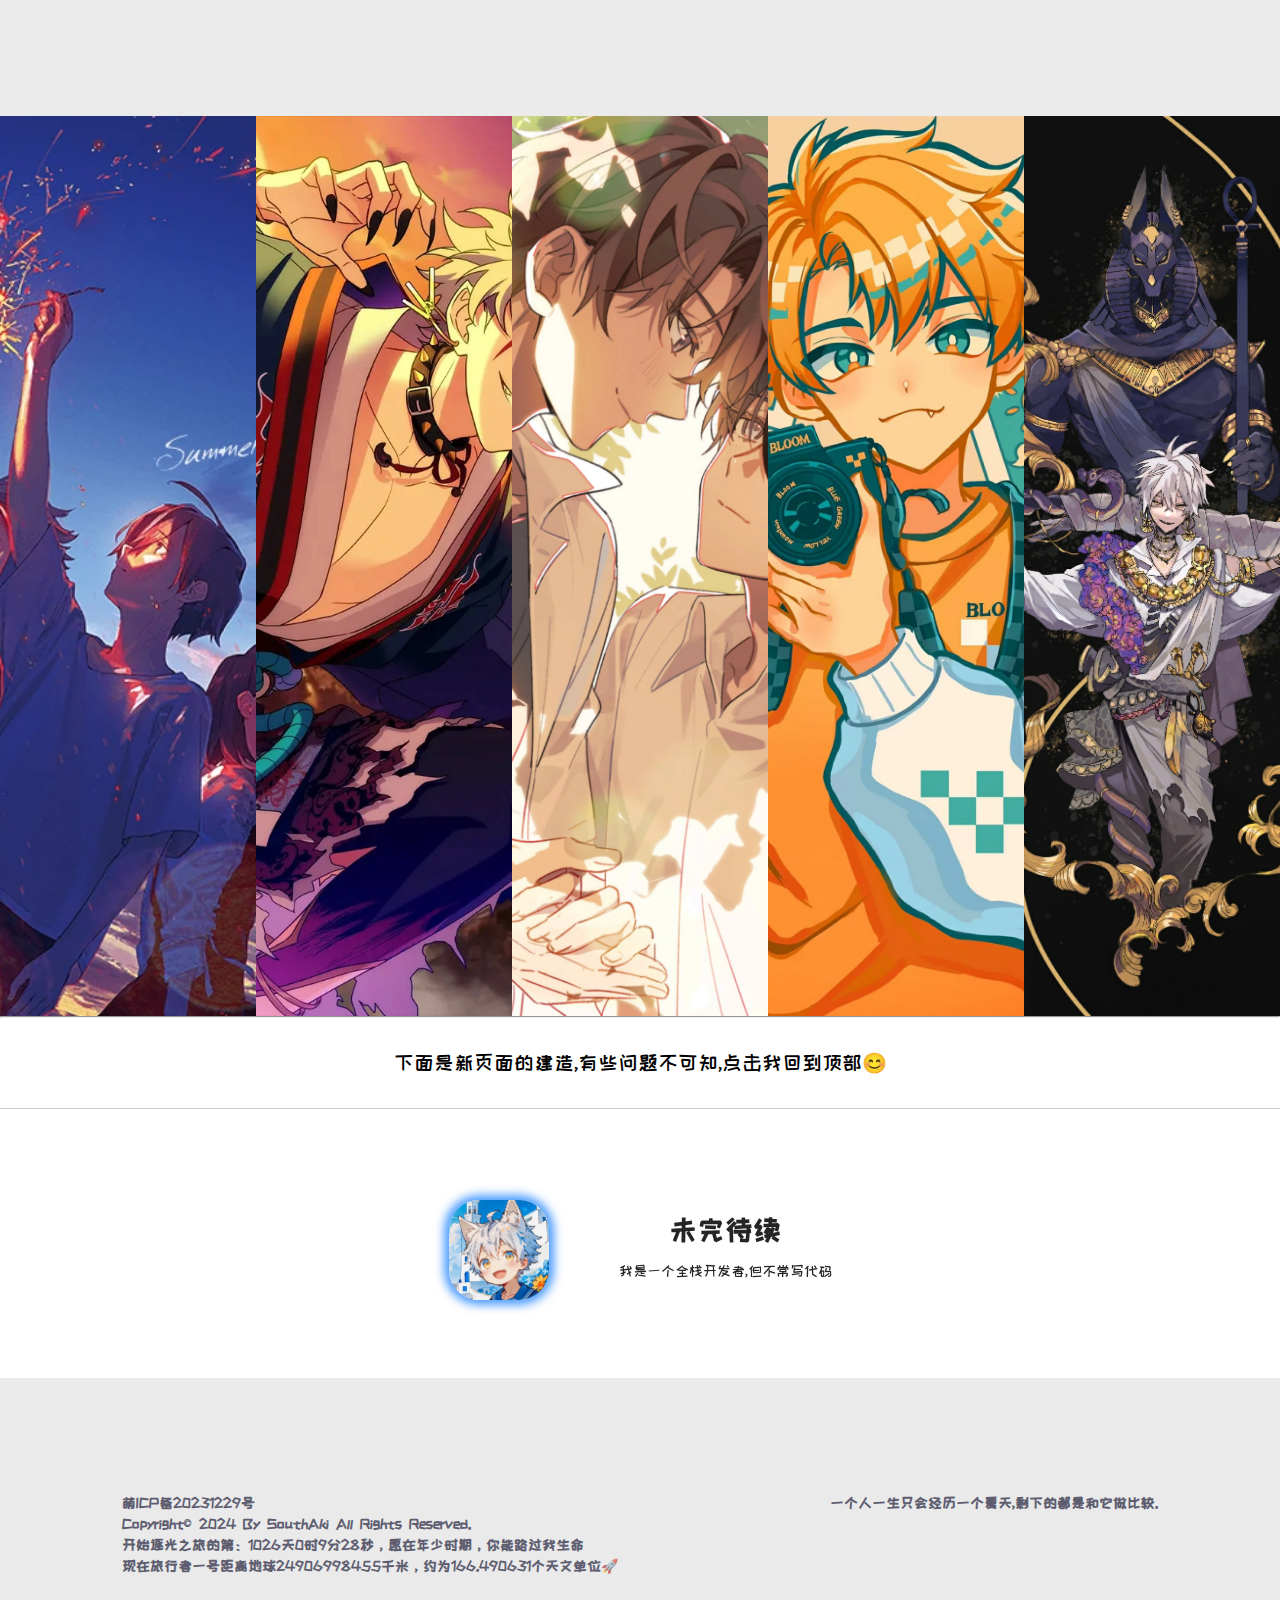
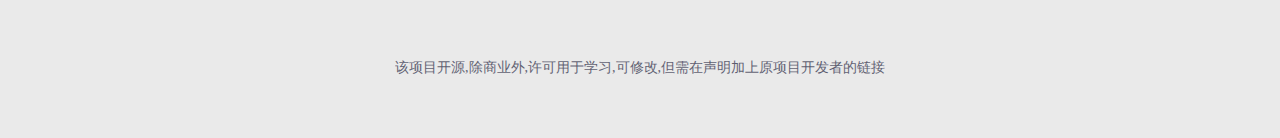
==== commit 28da9bdd: "update" ====
--- a/index.html
+++ b/index.html
@@ -10,6 +10,8 @@
     <link rel="stylesheet" href="/css/base.css">
     <!-- 引入业务样式 -->
     <link rel="stylesheet" href="/css/style.css">
+    <!-- 百叶窗效果的样式表 -->
+    <link rel="stylesheet" href="./css/blinds.css">
     <!-- 引入iconfont样式 -->
     <link rel="stylesheet" href="font/iconfont.css">
     <link rel="icon" type="image/x-icon" href="/images/icon.webp">
@@ -44,6 +46,12 @@
                     </a>
                     <a href="#personal-skills">
                         <li>技能</li>
+                    </a>
+                    <a href="#apersonal-tools">
+                        <li>工具</li>
+                    </a>
+                    <a href="#">
+                        <li>相册</li>
                     </a>
                 </ul>
             </div>
@@ -86,6 +94,10 @@
                                 </div>
                             </label>
                             <span>夜间模式</span>
+
+                            <!-- 登录按钮 -->
+                            <!-- 这里预留一个空间可以放置登录按钮 -->
+
                         </div>
                     </div>
                     <div class="prompt fl">
@@ -418,15 +430,15 @@
         </div>
 
         <!-- 小工具 -->
-        <div class="personal-tools">
+        <div class="personal-tools" id="apersonal-tools">
             <div class="personal-tools-box">
                 <div class="personal-tools-title">小工具</div>
                 <!-- 个人小工具的导航条 -->
                 <div class="personal-tools-nav clearfix">
                     <ul>
-                        <li class="fl" id="personalToolsLi">计算器</li>
+                        <li class="fl" id="calculatorPersonalToolsLi">计算器</li>
                         <li class="fl" id="IPpersonalToolsLi">IP地址展示</li>
-                        <li class="fl" id="personalToolsLi">浏览器内核</li>
+                        <li class="fl" id="networkPersonalToolsLi">网速检测</li>
                         <li class="fl" id="AlphaPersonalToolsLi">暂未开发</li>
                     </ul>
                 </div>
@@ -445,15 +457,41 @@
                         </div>
 
                         <!-- 计算器小工具区域 -->
-                        <div class="calculator">
+                        <div class="calculator" id="calculatorDisplay">
                             <div class="calculator-box">
-                                
+                                <div class="calculatorDisplay">
+                                    <div class="calculatorDisplayValue" id="calculatorDisplayValue"></div>
+                                </div>
+                                <div class="calculatorUl clearfix">
+                                    <div class="calculatorUlBox">
+                                        <div id="calculatorli" class="calculatorli fl calculatorli1">%</div>
+                                        <div id="calculatorli" class="calculatorli fl calculatorli2">C</div>
+                                        <div id="calculatorli" class="calculatorli fl calculatorli3">/</div>
+                                        <div id="calculatorli" class="calculatorli fl calculatorli4">Back</div>
+                                        <div id="calculatorli" class="calculatorli fl calculatorli5">7</div>
+                                        <div id="calculatorli" class="calculatorli fl calculatorli6">8</div>
+                                        <div id="calculatorli" class="calculatorli fl calculatorli7">9</div>
+                                        <div id="calculatorli" class="calculatorli fl calculatorli8">*</div>
+                                        <div id="calculatorli" class="calculatorli fl calculatorli9">4</div>
+                                        <div id="calculatorli" class="calculatorli fl calculatorli10">5</div>
+                                        <div id="calculatorli" class="calculatorli fl calculatorli11">6</div>
+                                        <div id="calculatorli" class="calculatorli fl calculatorli12">-</div>
+                                        <div id="calculatorli" class="calculatorli fl calculatorli13">1</div>
+                                        <div id="calculatorli" class="calculatorli fl calculatorli14">2</div>
+                                        <div id="calculatorli" class="calculatorli fl calculatorli15">3</div>
+                                        <div id="calculatorli" class="calculatorli fl calculatorli16">+</div>
+                                        <div id="calculatorli" class="calculatorli fl calculatorli17">+/-</div>
+                                        <div id="calculatorli" class="calculatorli fl calculatorli18">0</div>
+                                        <div id="calculatorli" class="calculatorli fl calculatorli19">.</div>
+                                        <div id="calculatorli" class="calculatorli fl calculatorli20">=</div>
+                                    </div>
+                                </div>
                             </div>
                         </div>
 
                         <!-- IP地址显示区域 -->
-                        <div class="IpBox">
-                            <div class="IPaddressDisplay" id="IPaddressDisplay">
+                        <div class="IpBox" id="IPaddressDisplay">
+                            <div class="IPaddressDisplay">
                                 <table class="table" border="none">
                                     <tr>
                                         <td>类型</td>
@@ -503,12 +541,53 @@
                         </div>
                         
 
-                        <!-- 浏览器内核检测区域 -->
-                        <div class="browserKernel">
-
-                        </div>
-                    </div>
-                </div>
+                        <!-- 网速检测区域 -->
+                        <div class="networkSpeedDetection" id="networkSpeedDetectionDisplay">
+                            <!-- 这里使用JavaScript来写入数据 -->
+                            <div class="networkSpeedDetectionBox" >
+                                <div class="networkSpeedDetectionBoxInfo" id="networkSpeedDetection"></div>
+                            </div>
+                        </div>
+                    </div>
+                </div>
+            </div>
+        </div>
+
+        <div class="personalPhotos">
+            <div class="personalPhotosBox">
+                <div class="photosTitle">相册</div>
+                <div class="photosMain">
+                    <div class="photosMainBox" id="photosMainBox">
+                        <!-- 这是一个案例<img src="https://picsum.photos/200/300.webp?random=1"> -->
+                        
+                    </div>
+                </div>
+            </div>
+        </div>
+
+        <!-- 代码瀑布流 -->
+        <div class="codeWaterFill" id="codeWaterFill">
+            <div class="title" id="codeWaterFillTitle">
+                     __   __       ___                  
+                    /__` /  \ |  |  |  |__|  /\  |__/ | 
+                    .__/ \__/ \__/  |  |  | /~~\ |  \ | 
+                                                        
+            </div>
+            <div class="codeWaterFillBox">
+                <!-- 这里要实现需要用到canvas这个标签 -->
+                <canvas id="bg"></canvas>
+            </div>
+        </div>
+
+        <!-- 百叶窗效果 -->
+        <div class="blinds">
+            <div class="blindsBox">
+                <div class="photo photo1"></div>
+                <div class="photo photo2"></div>
+                <div class="photo photo3"></div>
+                <div class="photo photo4"></div>
+                <div class="photo photo5"></div>
+                <!-- <div class="photo"></div> -->
             </div>
         </div>
 
@@ -654,5 +733,9 @@
 <script src="./js/sweetalert.min.js"></script>
 <!-- IP地址展示 -->
 <script src="./js/IpIfo.js"></script>
+<!-- 代码瀑布流 -->
+<script src="./js/codeWaterFill.js"></script>
+<!-- 百叶窗效果 -->
+<script src="./js/blinds.js"></script>
 
 </html>--- a/css/style.css
+++ b/css/style.css
@@ -353,6 +353,9 @@
     text-wrap: nowrap;
 }
 
+/* .sideBar .sideBar-box .sideBar-setting .box .smallprompt  */
+
+
 .sideBar .sideBar-box .sideBar-setting .box .prompt {
     height: 200px;
     width: 23px;
@@ -1915,7 +1918,7 @@
     width: 100px;
     transform: translate(-50%, -50%);
     color: white;
-    /* display: none; */
+    display: none;
 }
 
 .main .personal-tools .personal-tools-box .personal-tools-content .personal-tools-content-box .display .typewriter {
@@ -2185,7 +2188,7 @@
 }
 
 .main .personal-tools .personal-tools-box .personal-tools-content .personal-tools-content-box .IpBox {
-    /* display: none; */
+    display: none;
     width: 100%;
     height: 100%;
 }
@@ -2221,4 +2224,251 @@
 .main .personal-tools .personal-tools-box .personal-tools-content .personal-tools-content-box .IPaddressDisplay .table tr:last-child td {
     border-bottom: none;
     /* 删除最后一行的底部边框 */
-}+}
+
+.main .personal-tools .personal-tools-box .personal-tools-content .personal-tools-content-box .calculator {
+    position: absolute;
+    top: 50%;
+    left: 50%;
+    transform: translate(-50%, -50%);
+    /* background-color: #275EFE; */
+    width: 70%;
+    height: 70%;
+    border-radius: 20px;
+    display: none;
+}
+
+.main .personal-tools .personal-tools-box .personal-tools-content .personal-tools-content-box .calculator .calculator-box {
+    width: 100%;
+    height: 100%;
+    position: relative;
+}
+
+.main .personal-tools .personal-tools-box .personal-tools-content .personal-tools-content-box .calculator .calculator-box .calculatorDisplay {
+    width: 50%;
+    height: 10%;
+    position: absolute;
+    top: 10%;
+    left: 50%;
+    transform: translateX(-50%);
+    background-color: white;
+    /* 高斯模糊 */
+    /* filter: blur(5px); */
+    border-radius: 20px;
+    color: black;
+}
+
+.main .personal-tools .personal-tools-box .personal-tools-content .personal-tools-content-box .calculator .calculator-box .calculatorDisplay .calculatorDisplayValue {
+    text-align: center;
+    width: 100%;
+    height: 100%;
+    display: flex;
+    align-items: center;
+    justify-content: center;
+}
+
+.main .personal-tools .personal-tools-box .personal-tools-content .personal-tools-content-box .calculator .calculator-box .calculatorUl {
+    width: 50%;
+    height: 60%;
+    position: absolute;
+    top: 25%;
+    left: 50%;
+    transform: translateX(-50%);
+    /* background-color: lightpink; */
+}
+
+.main .personal-tools .personal-tools-box .personal-tools-content .personal-tools-content-box .calculator .calculator-box .calculatorUl .calculatorUlBox {
+    width: fit-content;
+    height: 100%;
+    margin: auto;
+    margin-top: 2px;
+}
+
+.main .personal-tools .personal-tools-box .personal-tools-content .personal-tools-content-box .calculator .calculator-box .calculatorUl .calculatorli {
+    width: calc(25% - 1vw);
+    height: calc(22% - 0.5vw);
+    line-height: calc(50px - 0.5vw);
+    text-align: center;
+    background-color: white;
+    border: 1px solid #ccc;
+    color: black;
+    border-radius: calc(25% / 2);
+    cursor: pointer;
+    margin: 2px;
+}
+
+.main .personal-tools .personal-tools-box .personal-tools-content .personal-tools-content-box .calculator .calculator-box .calculatorUl .calculatorli20 {
+    background-color: #5f85ff;
+    color: white;
+}
+
+.main .personal-tools .personal-tools-box .personal-tools-content .personal-tools-content-box .calculator .calculator-box .calculatorUl .calculatorli:hover {
+    background-color: black;
+    color: white;
+    outline: 2px solid white;
+}
+
+.main .personal-tools .personal-tools-box .personal-tools-content .personal-tools-content-box .calculator .calculator-box .calculatorUl .calculatorli20:hover {
+    background-color: #5C86FF;
+    color: white;
+}
+
+.main .personal-tools .personal-tools-box .personal-tools-content .personal-tools-content-box .networkSpeedDetection {
+    position: absolute;
+    top: 50%;
+    left: 50%;
+    transform: translate(-50%, -50%);
+    width: 70%;
+    height: 70%;
+    border-radius: 20px;
+    /* background-color: lightblue; */
+}
+
+.main .personal-tools .personal-tools-box .personal-tools-content .personal-tools-content-box .networkSpeedDetection .networkSpeedDetectionBox {
+    width: 100%;
+    height: 100%;
+    display: flex;
+    justify-content: center;
+    align-items: center;
+}
+
+.main .personal-tools .personal-tools-box .personal-tools-content .personal-tools-content-box .networkSpeedDetection .networkSpeedDetectionBox .networkSpeedDetectionBoxInfo {
+    width: fit-content;
+    padding: 20px;
+    height: auto;
+    display: flex;
+    justify-content: center;
+    align-items: center;
+    flex-direction: column;
+    font-size: 30px;
+    color: black;
+    background-color: lightblue;
+}
+
+.main .personalPhotos {
+    width: 100vw;
+    height: 100vh;
+    background: url('../images/article-bg-day.webp');
+    background-repeat: no-repeat;
+    background-size: cover;
+    background-attachment: fixed;
+
+    /* 滚动槽 */
+    ::-webkit-scrollbar {
+        width: 6px;
+        height: 6px;
+    }
+
+    ::-webkit-scrollbar-track {
+        border-radius: 3px;
+        background: rgba(0, 0, 0, 0.06);
+        -webkit-box-shadow: inset 0 0 5px rgba(0, 0, 0, 0.08);
+    }
+
+    /* 滚动条滑块 */
+    ::-webkit-scrollbar-thumb {
+        border-radius: 3px;
+        background: rgba(0, 0, 0, 0.12);
+        -webkit-box-shadow: inset 0 0 10px rgba(0, 0, 0, 0.2);
+    }
+}
+
+.main .personalPhotos .personalPhotosBox {
+    width: 100%;
+    height: 100%;
+    position: relative;
+}
+
+.main .personalPhotos .personalPhotosBox .photosTitle {
+    width: fit-content;
+    height: auto;
+    color: white;
+    position: absolute;
+    top: 5%;
+    left: 10%;
+    font-size: 30px;
+}
+
+.main .personalPhotos .personalPhotosBox .photosMain {
+    width: 70%;
+    height: 70%;
+    background-color: rgba(255, 255, 255, 0.7);
+    backdrop-filter: blur(6px);
+    position: absolute;
+    top: 50%;
+    left: 50%;
+    transform: translate(-50%, -50%);
+    border-radius: 30px;
+}
+
+/* display: grid;
+grid-template-columns: repeat(4, 1fr);
+grid-gap: 10px; */
+/* scroll是溢出隐藏后提供滚动条 */
+/* .main .personalPhotos .personalPhotosBox .photosMain .photosMainBox {
+    width: fit-content;
+    max-width: 100%;
+    height: 100%;
+    column-count: 4;
+    column-gap: 10px;
+    counter-reset: count;
+    width: 960px;
+    margin: 0 auto;
+    overflow: scroll;
+} */
+.main .personalPhotos .personalPhotosBox .photosMain .photosMainBox {
+    height: 100%;
+    display: grid;
+    grid-template-columns: repeat(4, 1fr);
+    grid-auto-rows: masonry;
+    grid-gap: 10px;
+    width: 960px;
+    margin: 0 auto;
+    overflow-y: scroll;
+}
+
+.main .personalPhotos .personalPhotosBox .photosMain .photosMainBox img {
+    width: 100%;
+    display: block;
+    border-radius: 20px;
+}
+
+/* 代码瀑布流 */
+/* start */
+.main .codeWaterFill {
+    width: 100dvw;
+    height: 130dvh;
+    min-height: 800px;
+    position: relative;
+}
+
+.main .codeWaterFill .codeWaterFillBox {
+    width: 100%;
+    height: 100%;
+}
+
+.main .codeWaterFill .codeWaterFillBox canvas {
+    width: 100%;
+    height: 100%;
+}
+
+.main .codeWaterFill .title {
+    position: absolute;
+    top: 50%;
+    left: 50%;
+    transform: translate(-65%, -50%);
+    color: black;
+    width: fit-content;
+    height: auto;
+    /* 保留空格和换行符 */
+    white-space: pre;
+    font-family: Courier New, monospace;
+    /* 使用等宽字体以保持字符的相对宽度 */
+    font-size: 50px;
+    transition: all 0.5s;
+    /* 调整字体大小以适应字符画 */
+    line-height: 1.2;
+    /* 调整行高以适应字符画 */
+}
+
+/* end */--- a/css/blinds.css
+++ b/css/blinds.css
@@ -0,0 +1,69 @@
+.main .blinds {
+    width: 100dvw;
+    height: 100dvh;
+    min-height: 800px;
+}
+
+.main .blinds .blindsBox {
+    width: 100%;
+    height: 100%;
+    display: flex;
+    overflow: hidden;
+    box-sizing: border-box;
+    /* place-items: center; */
+}
+
+.main .blinds .blindsBox .photo {
+    height: 100%;
+    transition: all 0.5s;
+    flex: 1;
+    display: grid;
+    place-items: center;
+}
+
+.main .blinds .blindsBox .photo:hover {
+    /* width: 150%; */
+    /* transform: scale(1.2); */
+    /* 将背景放大1.2倍 */
+    /* flex-grow: 5; */
+    flex: 2;
+    background-position: center;
+    /* overflow: hidden; */
+    box-shadow: -20px 0 20px 5px rgba(255, 255, 255, .7);
+    
+}
+
+.main .blinds .blindsBox .photo1 {
+    background: url('../images/photo-pocket-1.webp');
+    background-repeat: no-repeat;
+    background-size: cover;
+    background-position: center;
+}
+
+.main .blinds .blindsBox .photo2 {
+    background: url('../images/photo-pocket-2.webp');
+    background-repeat: no-repeat;
+    background-size: cover;
+    background-position: center;
+}
+
+.main .blinds .blindsBox .photo3 {
+    background: url('../images/photo-pocket-3.webp');
+    background-repeat: no-repeat;
+    background-size: cover;
+    background-position: center;
+}
+
+.main .blinds .blindsBox .photo4 {
+    background: url('../images/photo-pocket-4.webp');
+    background-repeat: no-repeat;
+    background-size: cover;
+    background-position: center;
+}
+
+.main .blinds .blindsBox .photo5 {
+    background: url('../images/photo-pocket-5.webp');
+    background-repeat: no-repeat;
+    background-size: cover;
+    background-position: center;
+}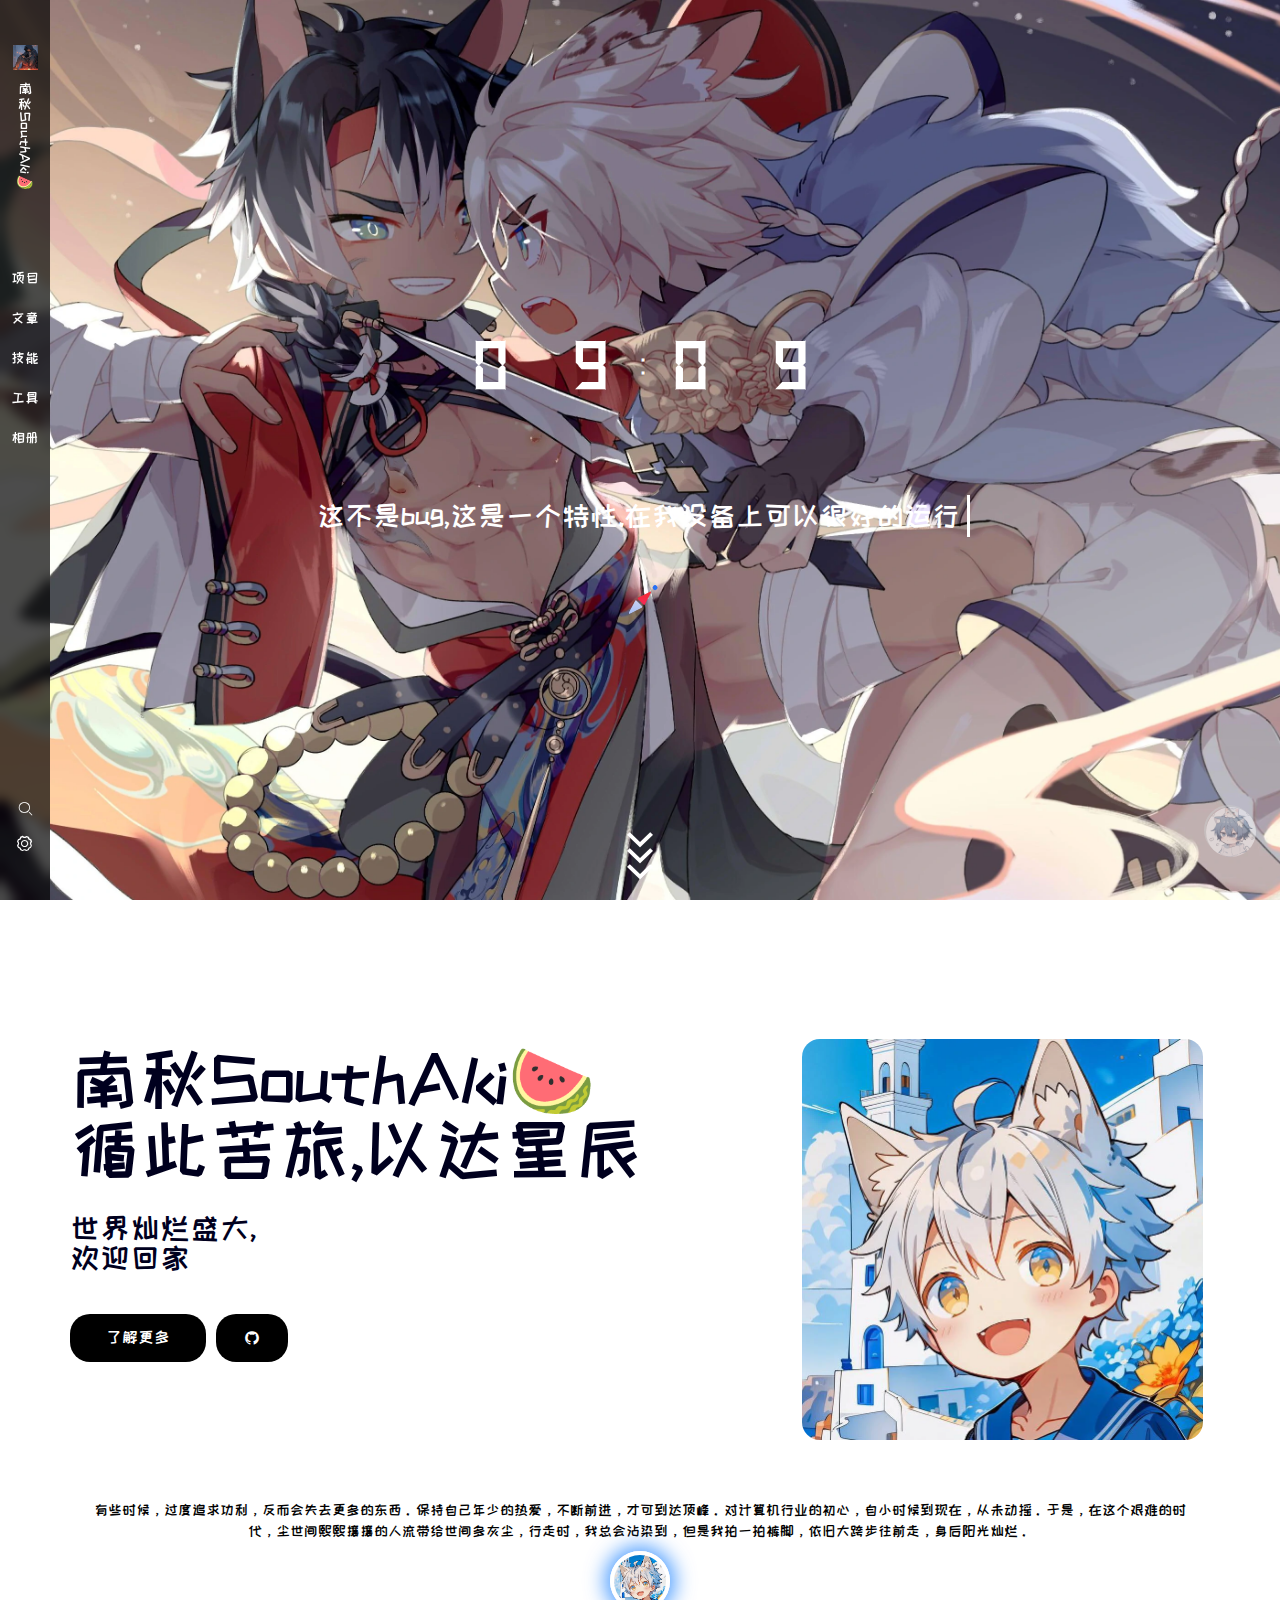
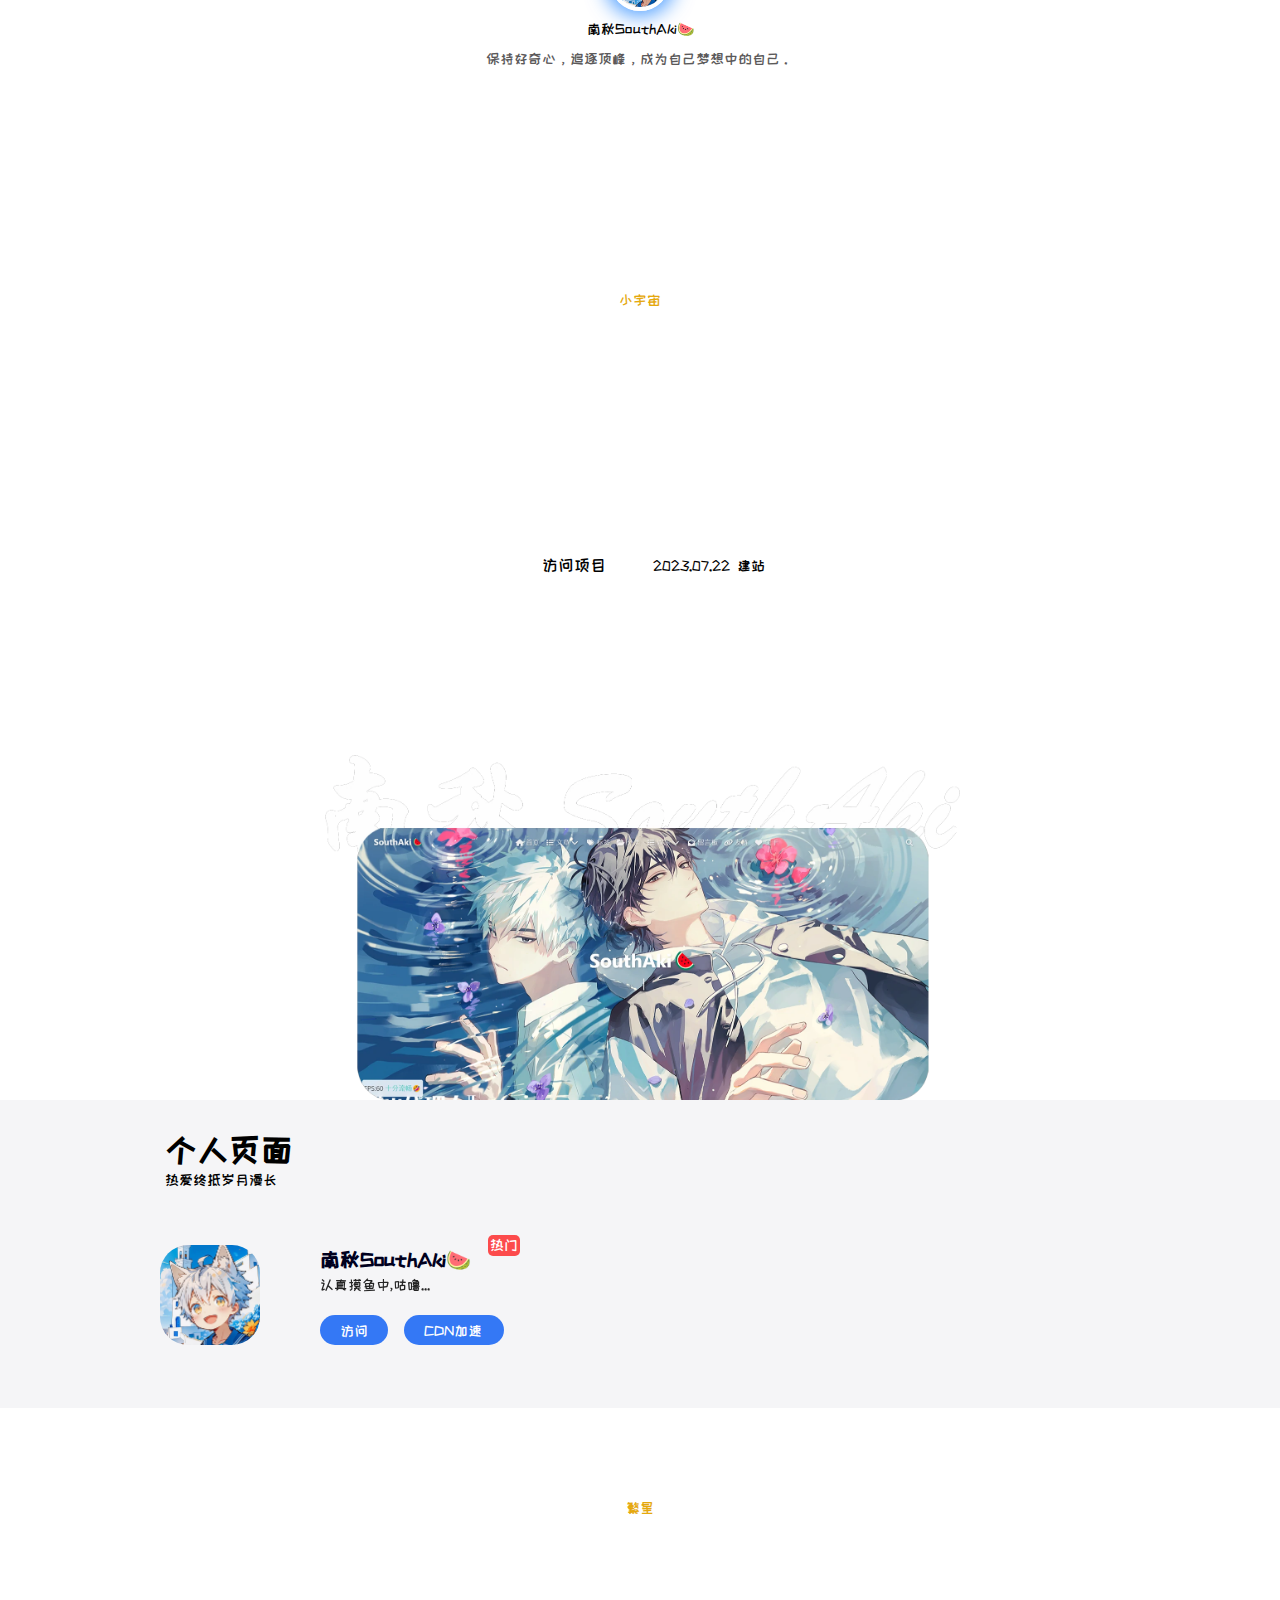
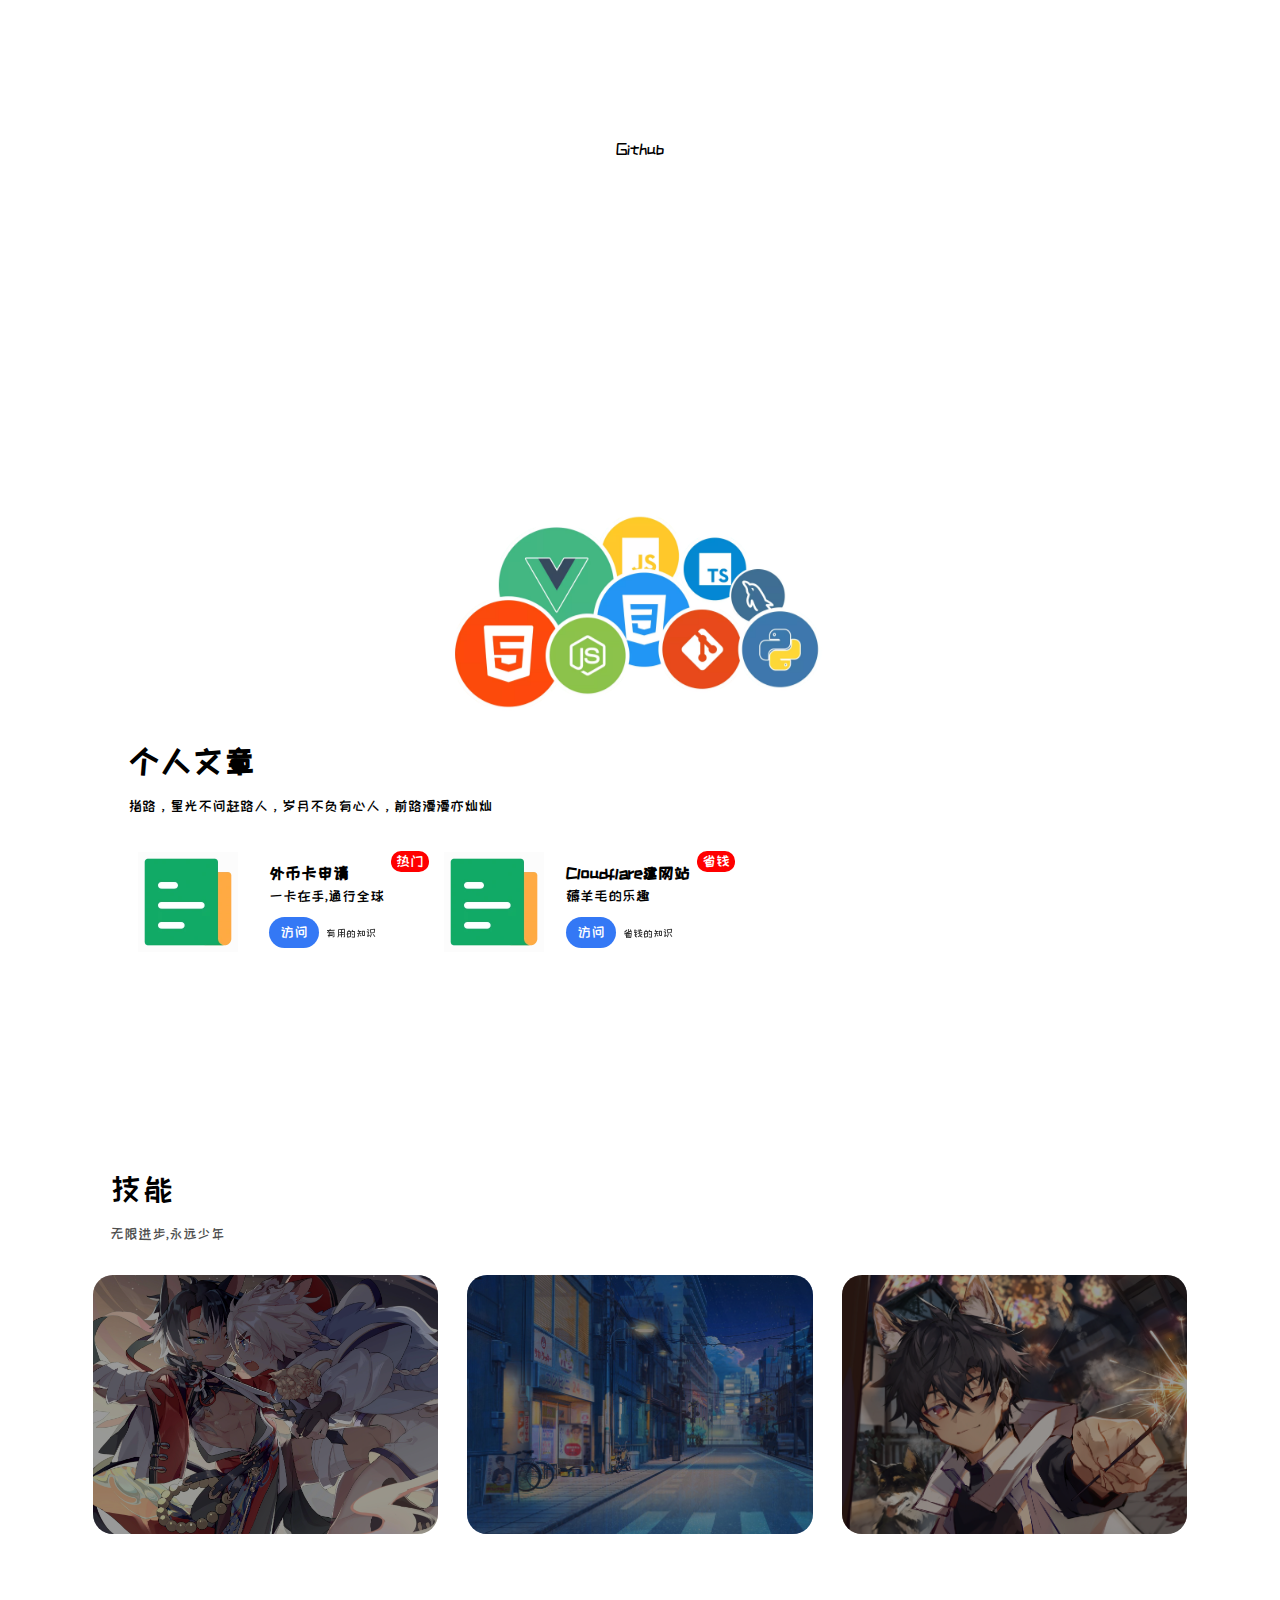
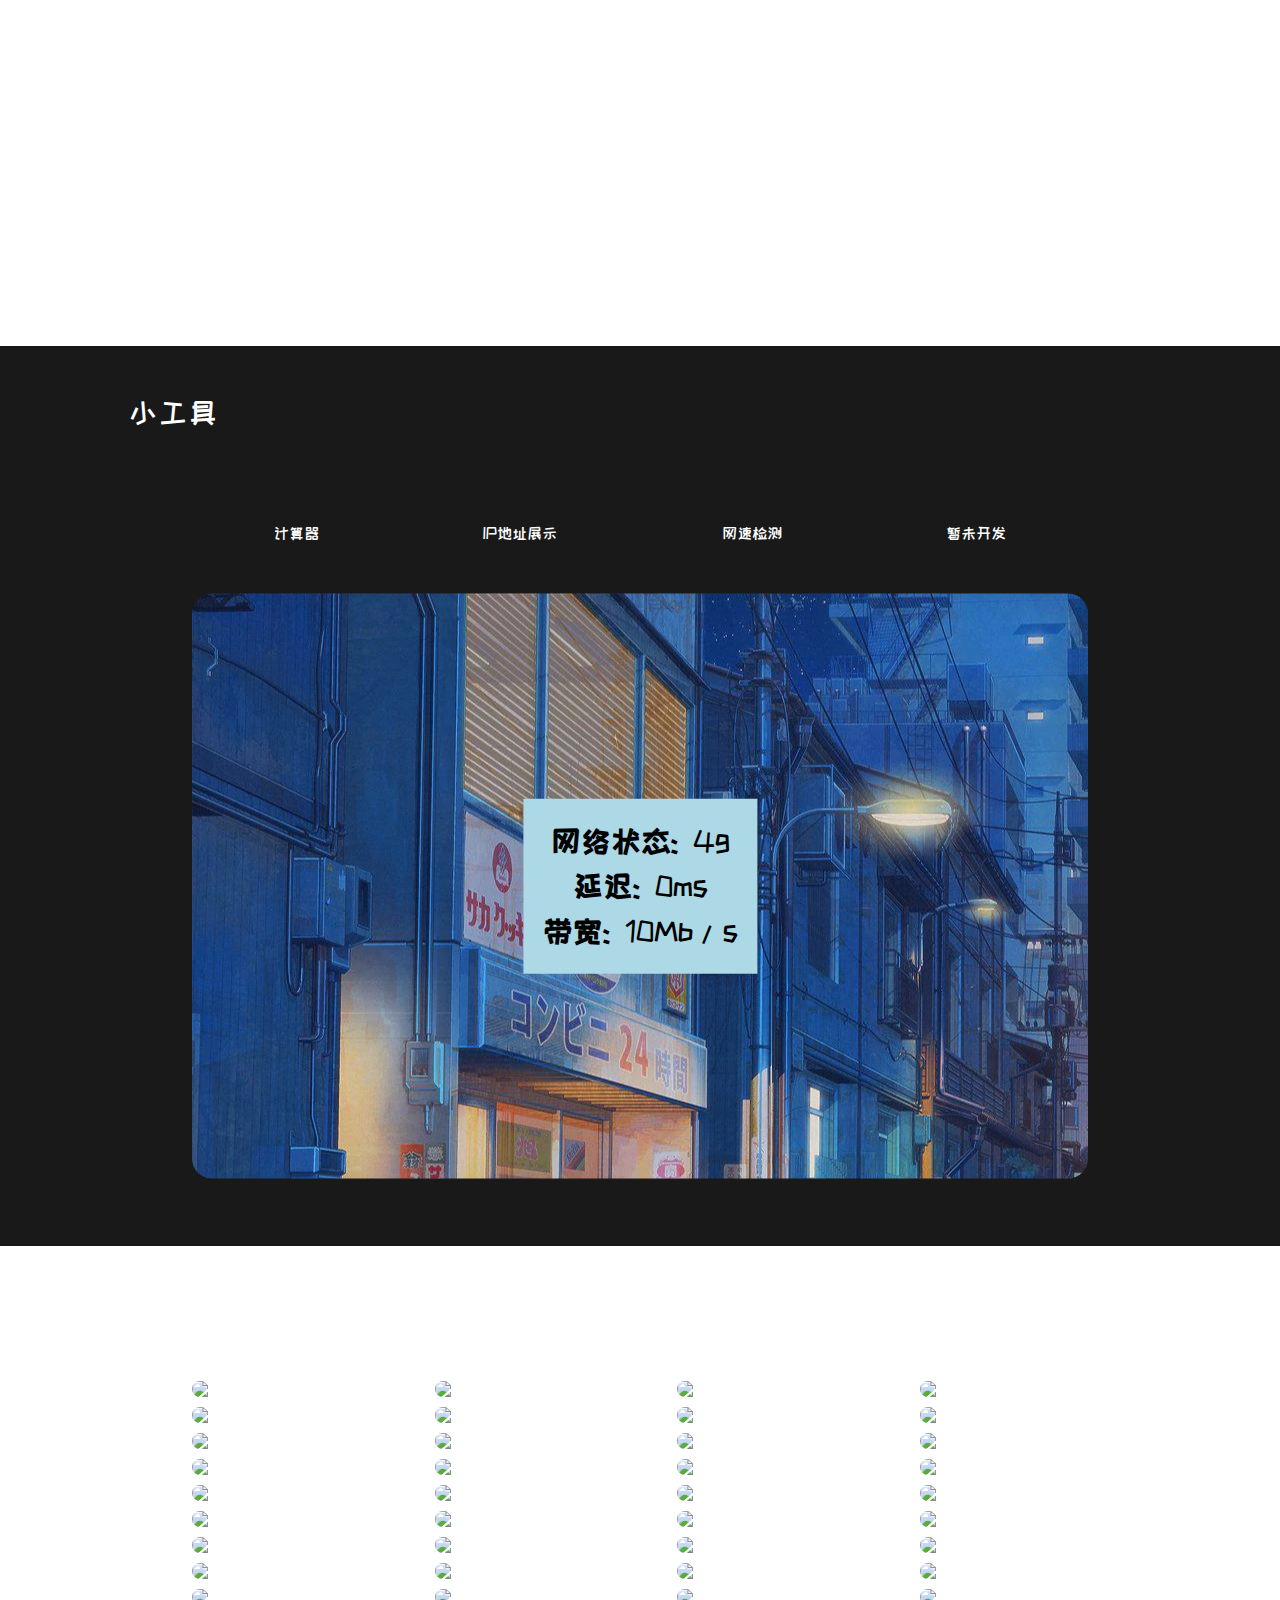
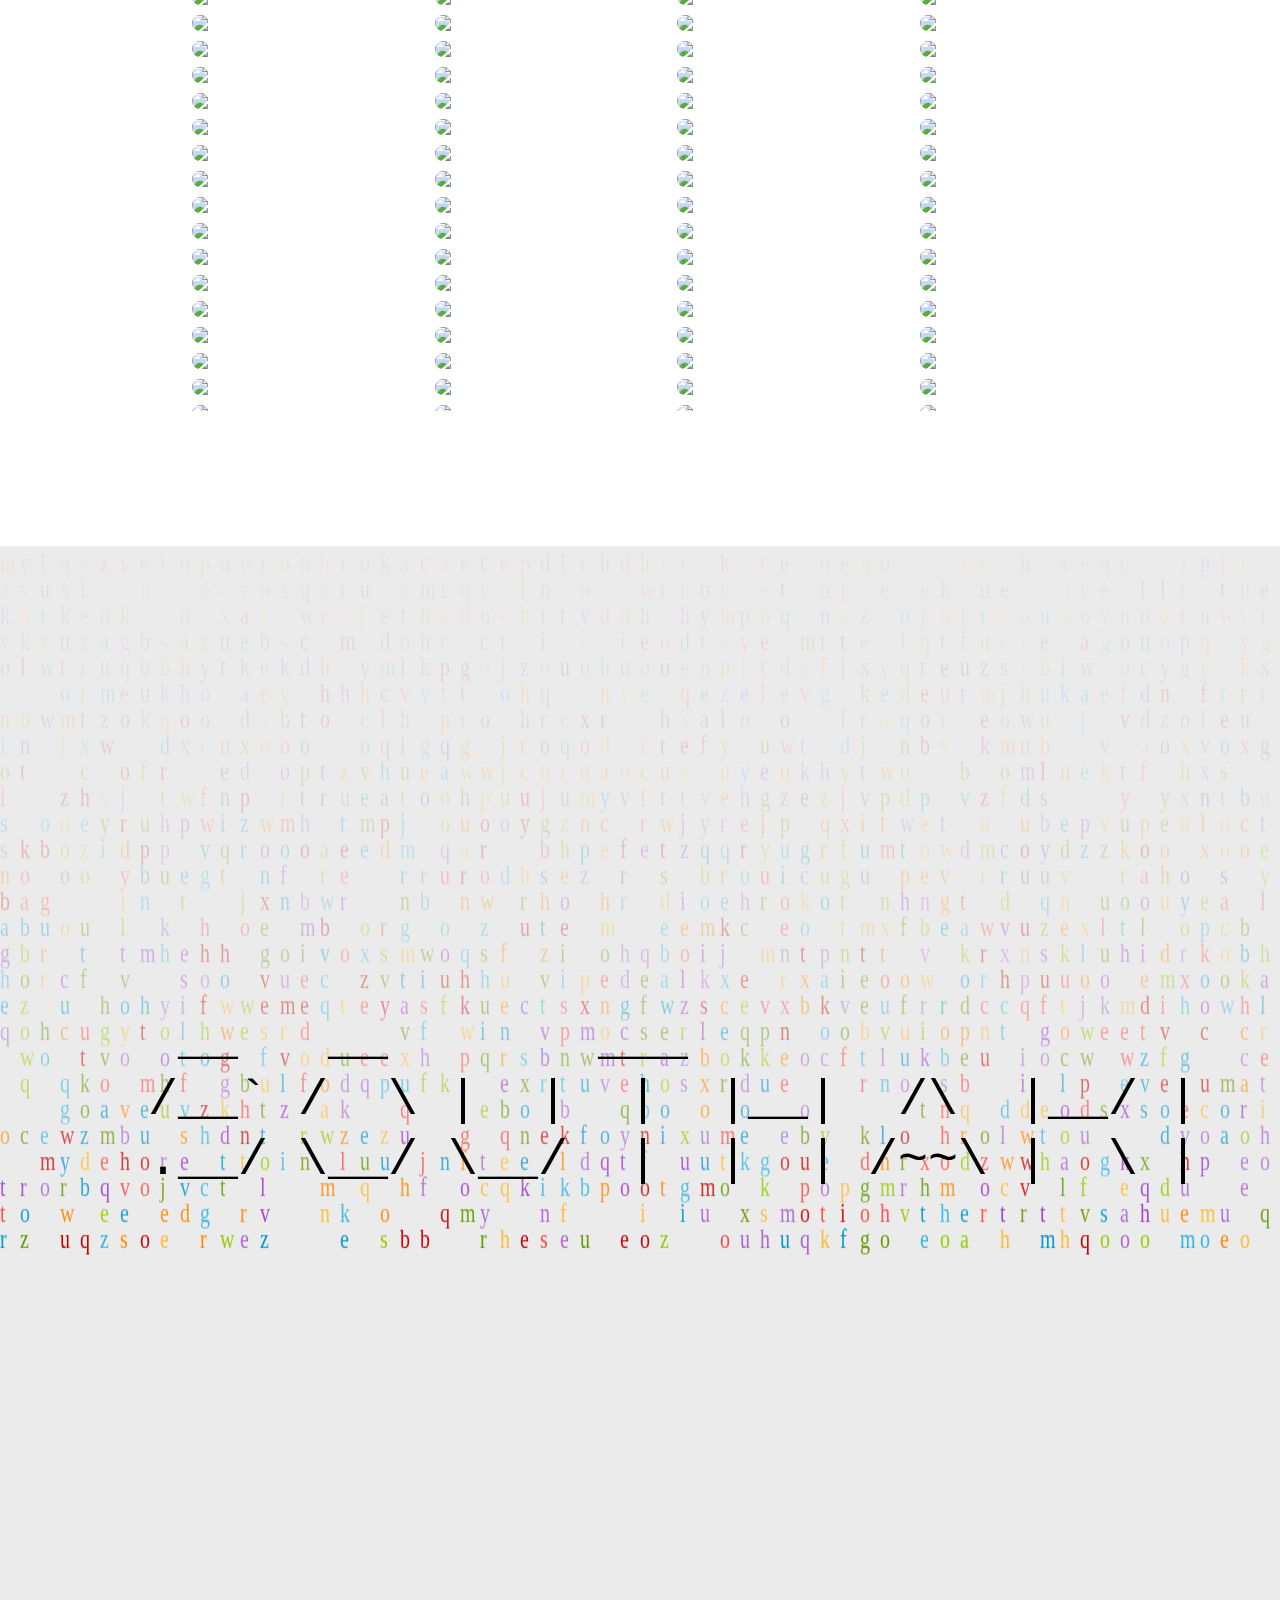
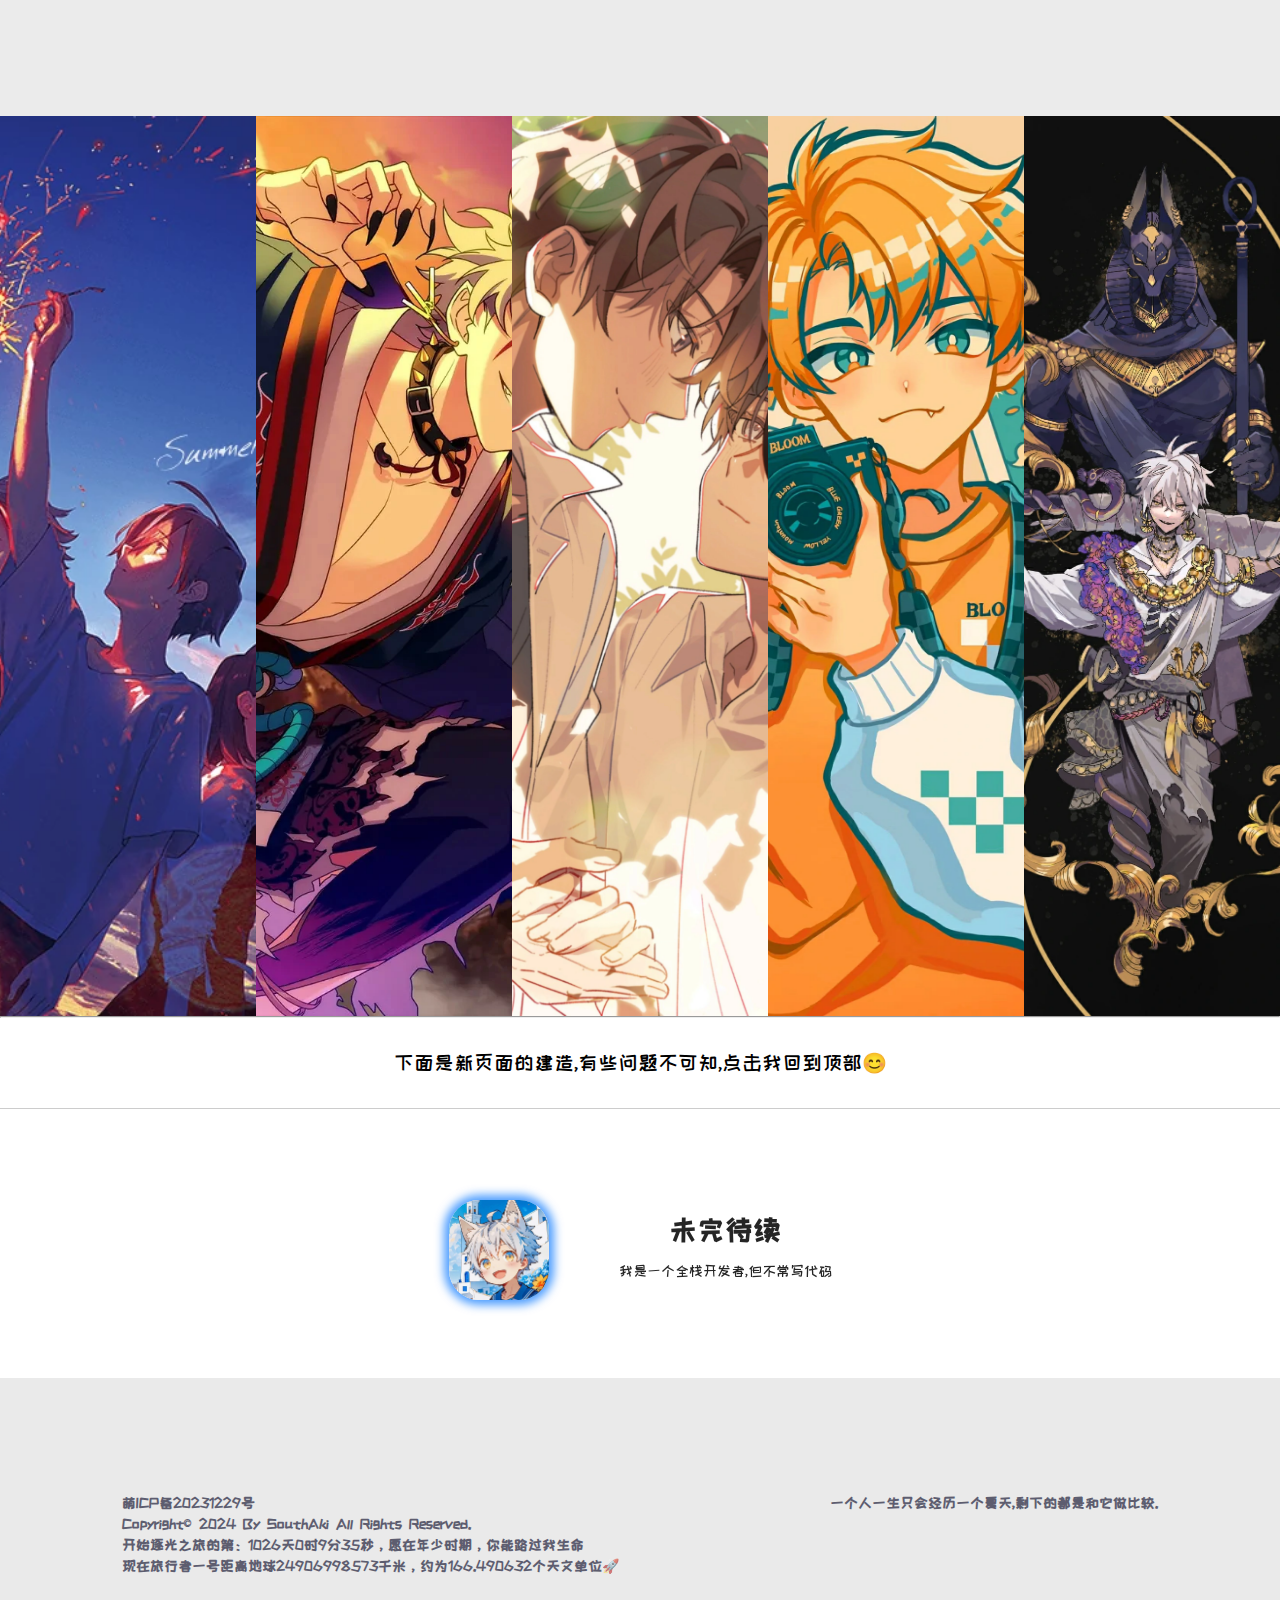
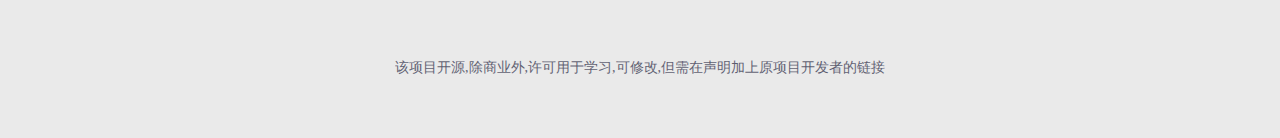
==== commit 9761b7df: "Update index.html" ====
--- a/index.html
+++ b/index.html
@@ -19,6 +19,7 @@
     <meta name="apple-mobile-web-app-title" content="南秋SouthAki">
     <link rel="bookmark" href="/images/icon.webp">
     <link rel="apple-touch-icon-precomposed" sizes="180x180" href="/images/icon.webp">
+    <script src="https://challenges.cloudflare.com/turnstile/v0/api.js" async defer></script>
     <meta name="description" content="此刻人间骄阳正烈，风吹过长街，献吻梧桐叶。">
 </head>
 
@@ -738,4 +739,4 @@
 <!-- 百叶窗效果 -->
 <script src="./js/blinds.js"></script>
 
-</html>+</html>
